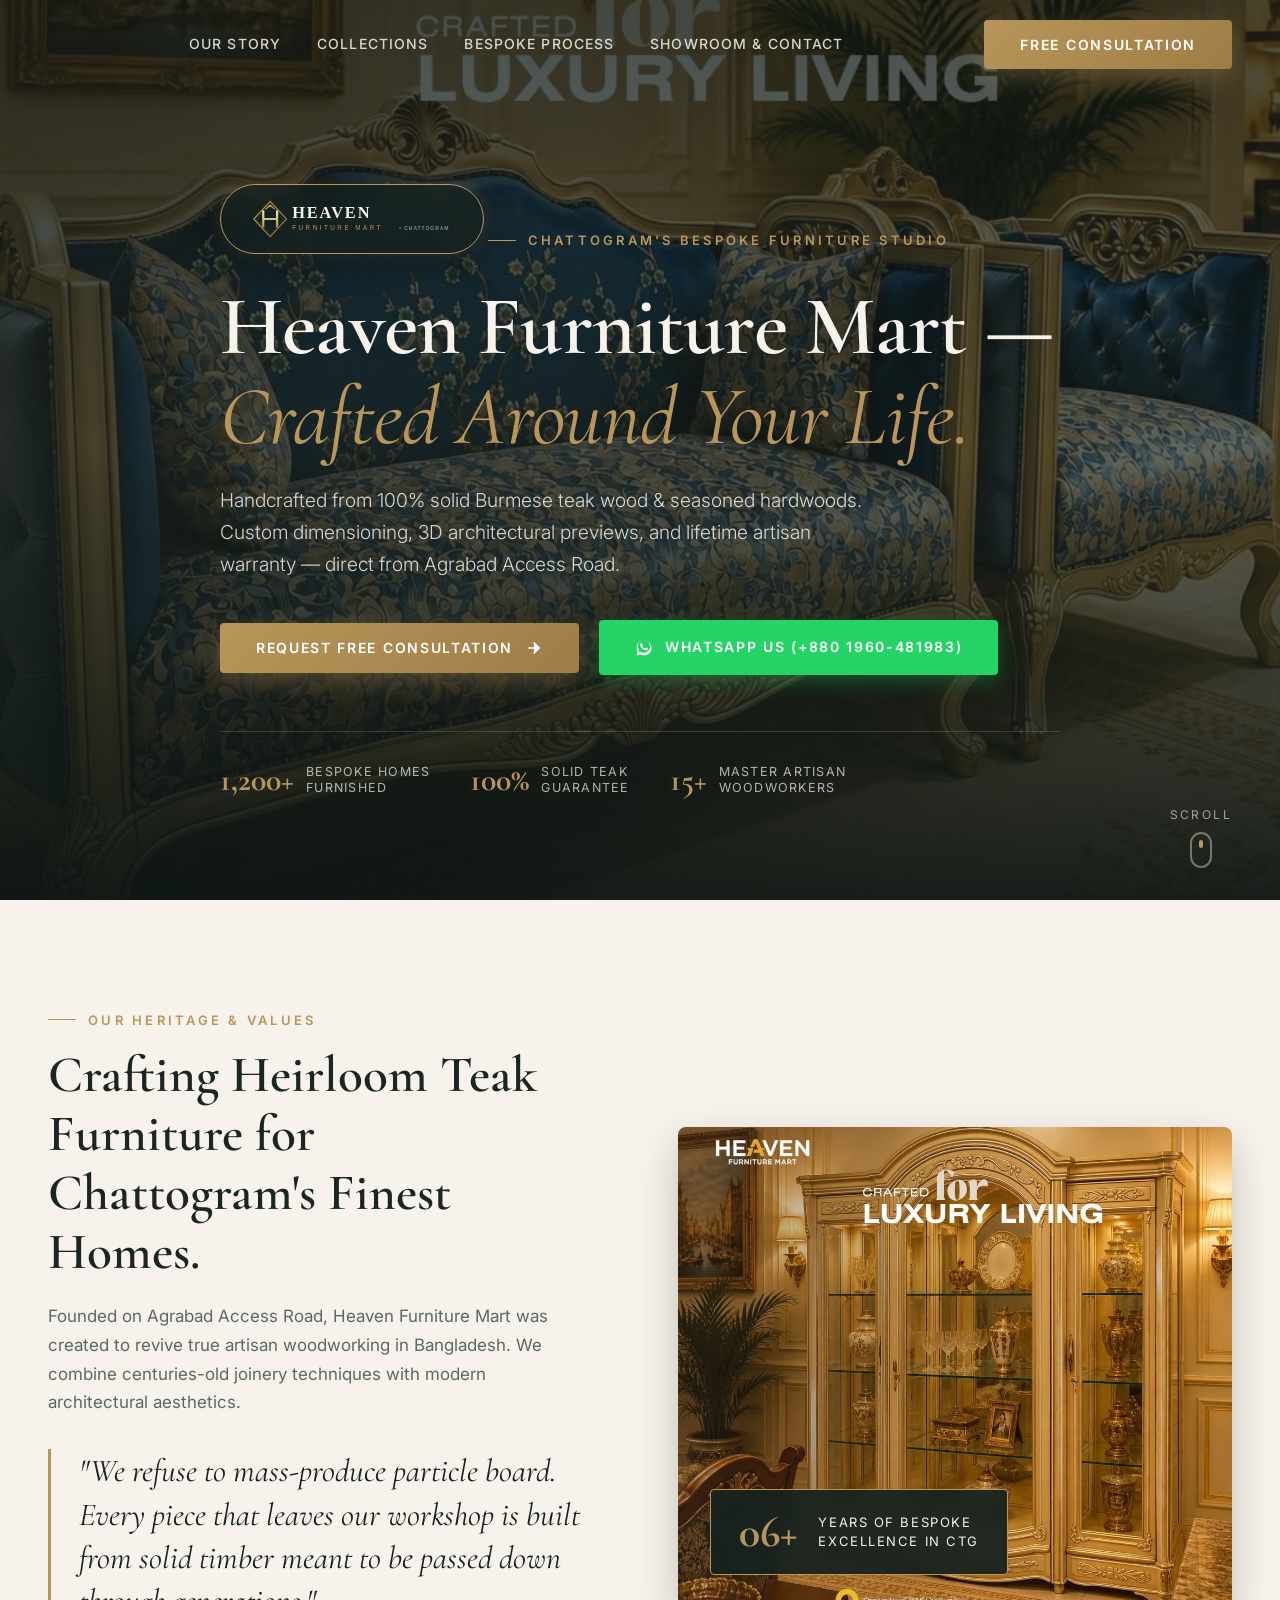
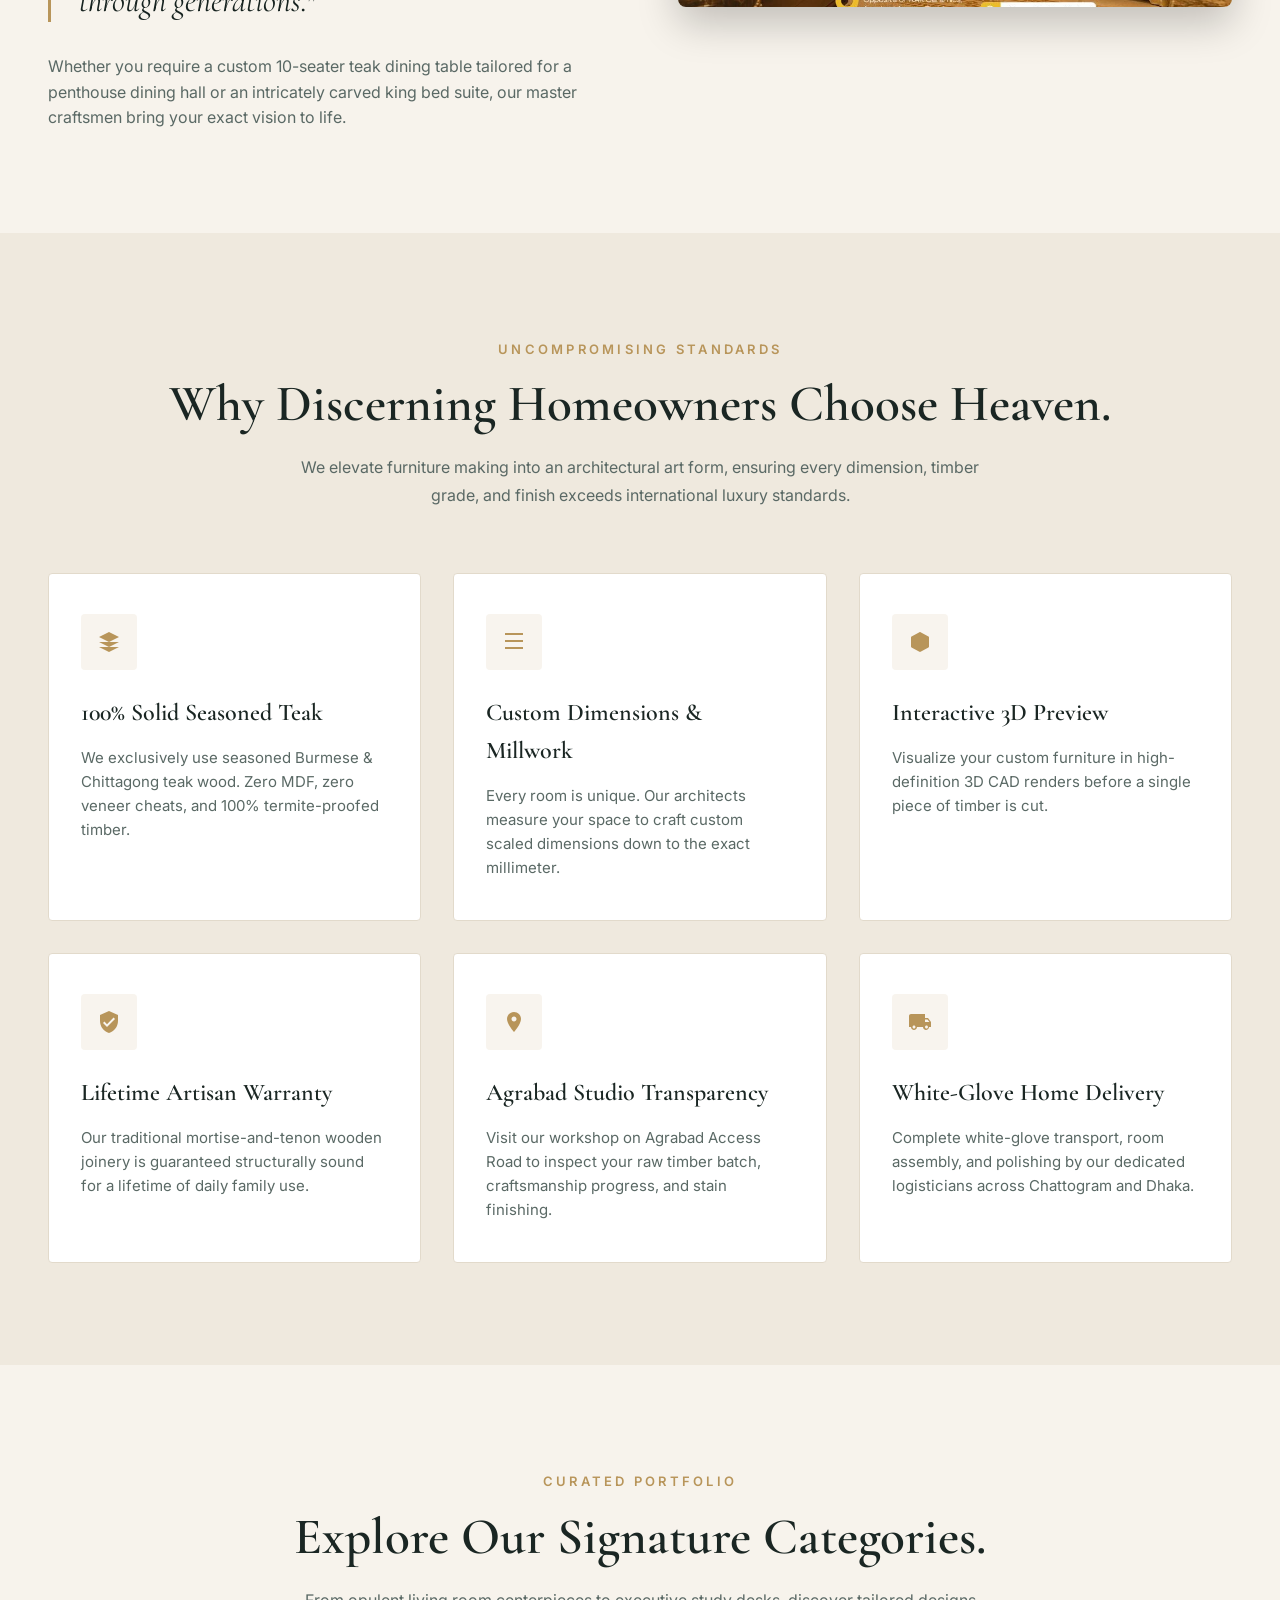
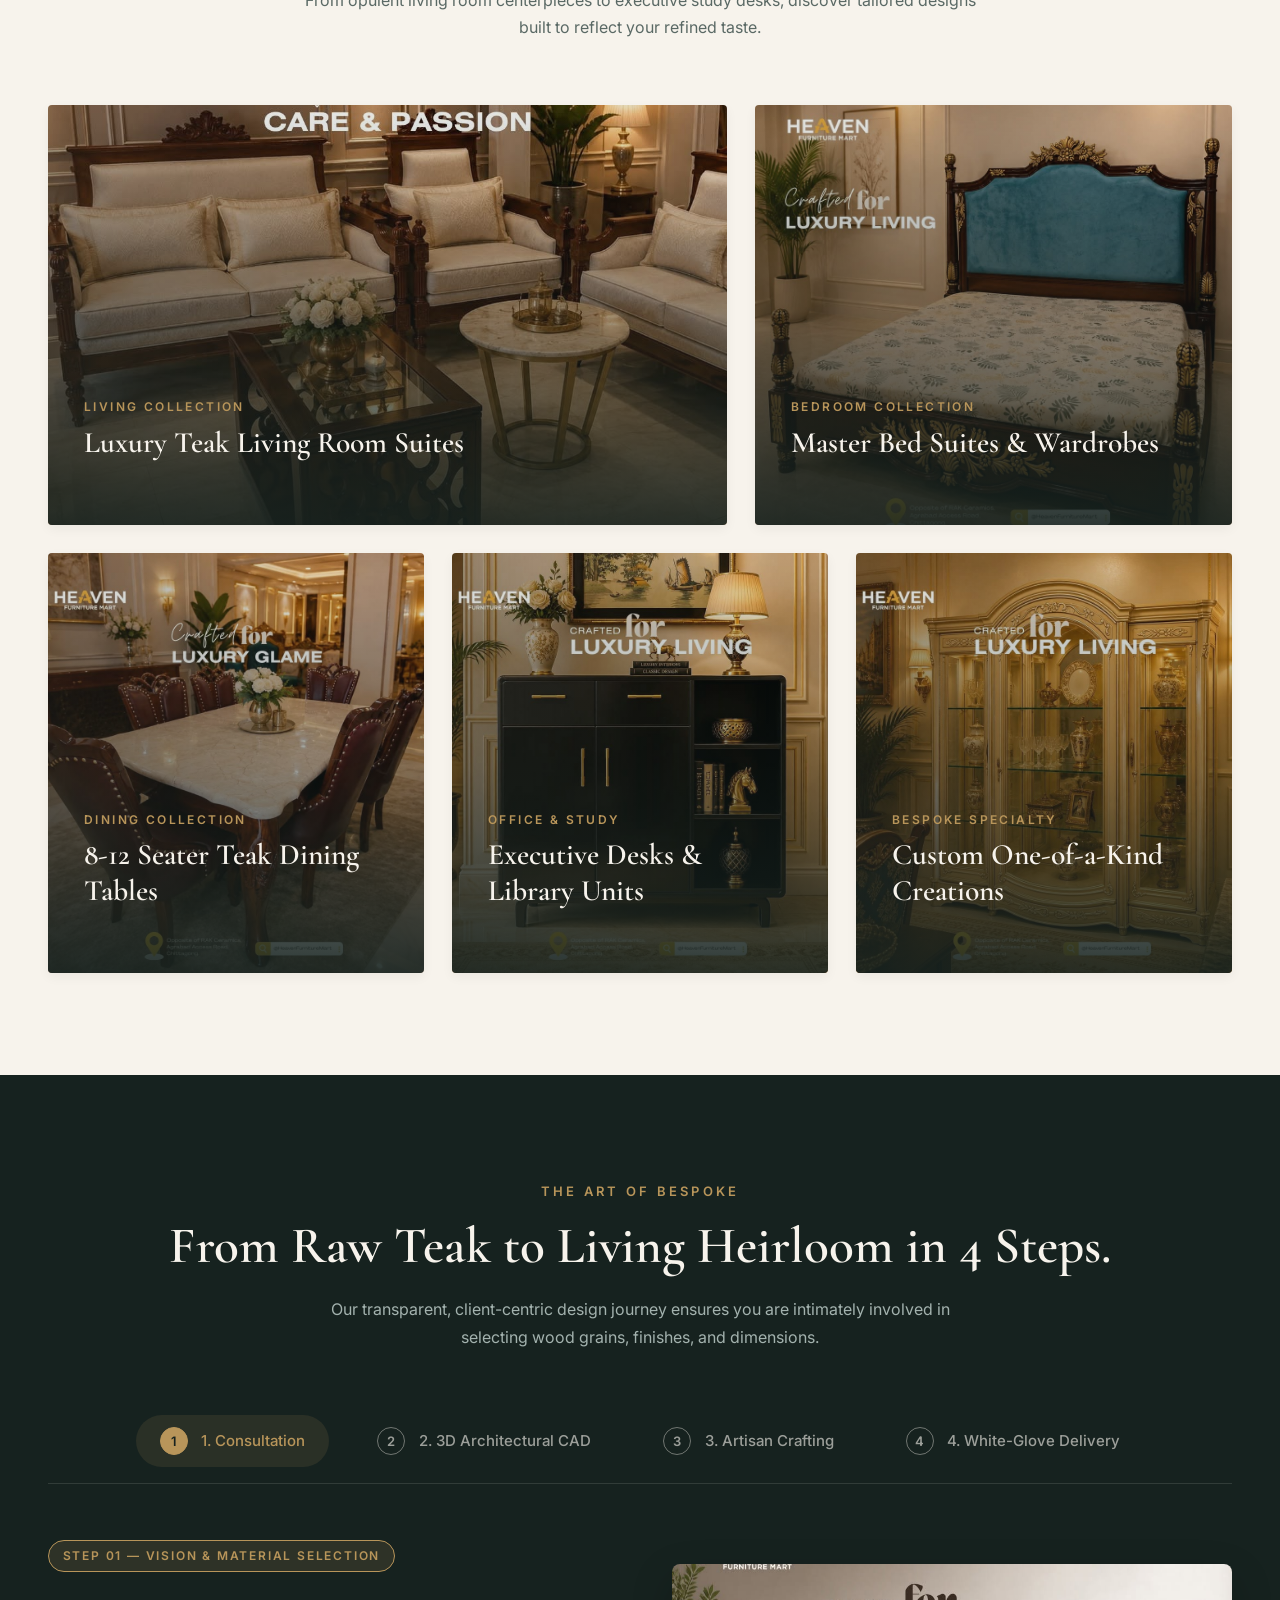
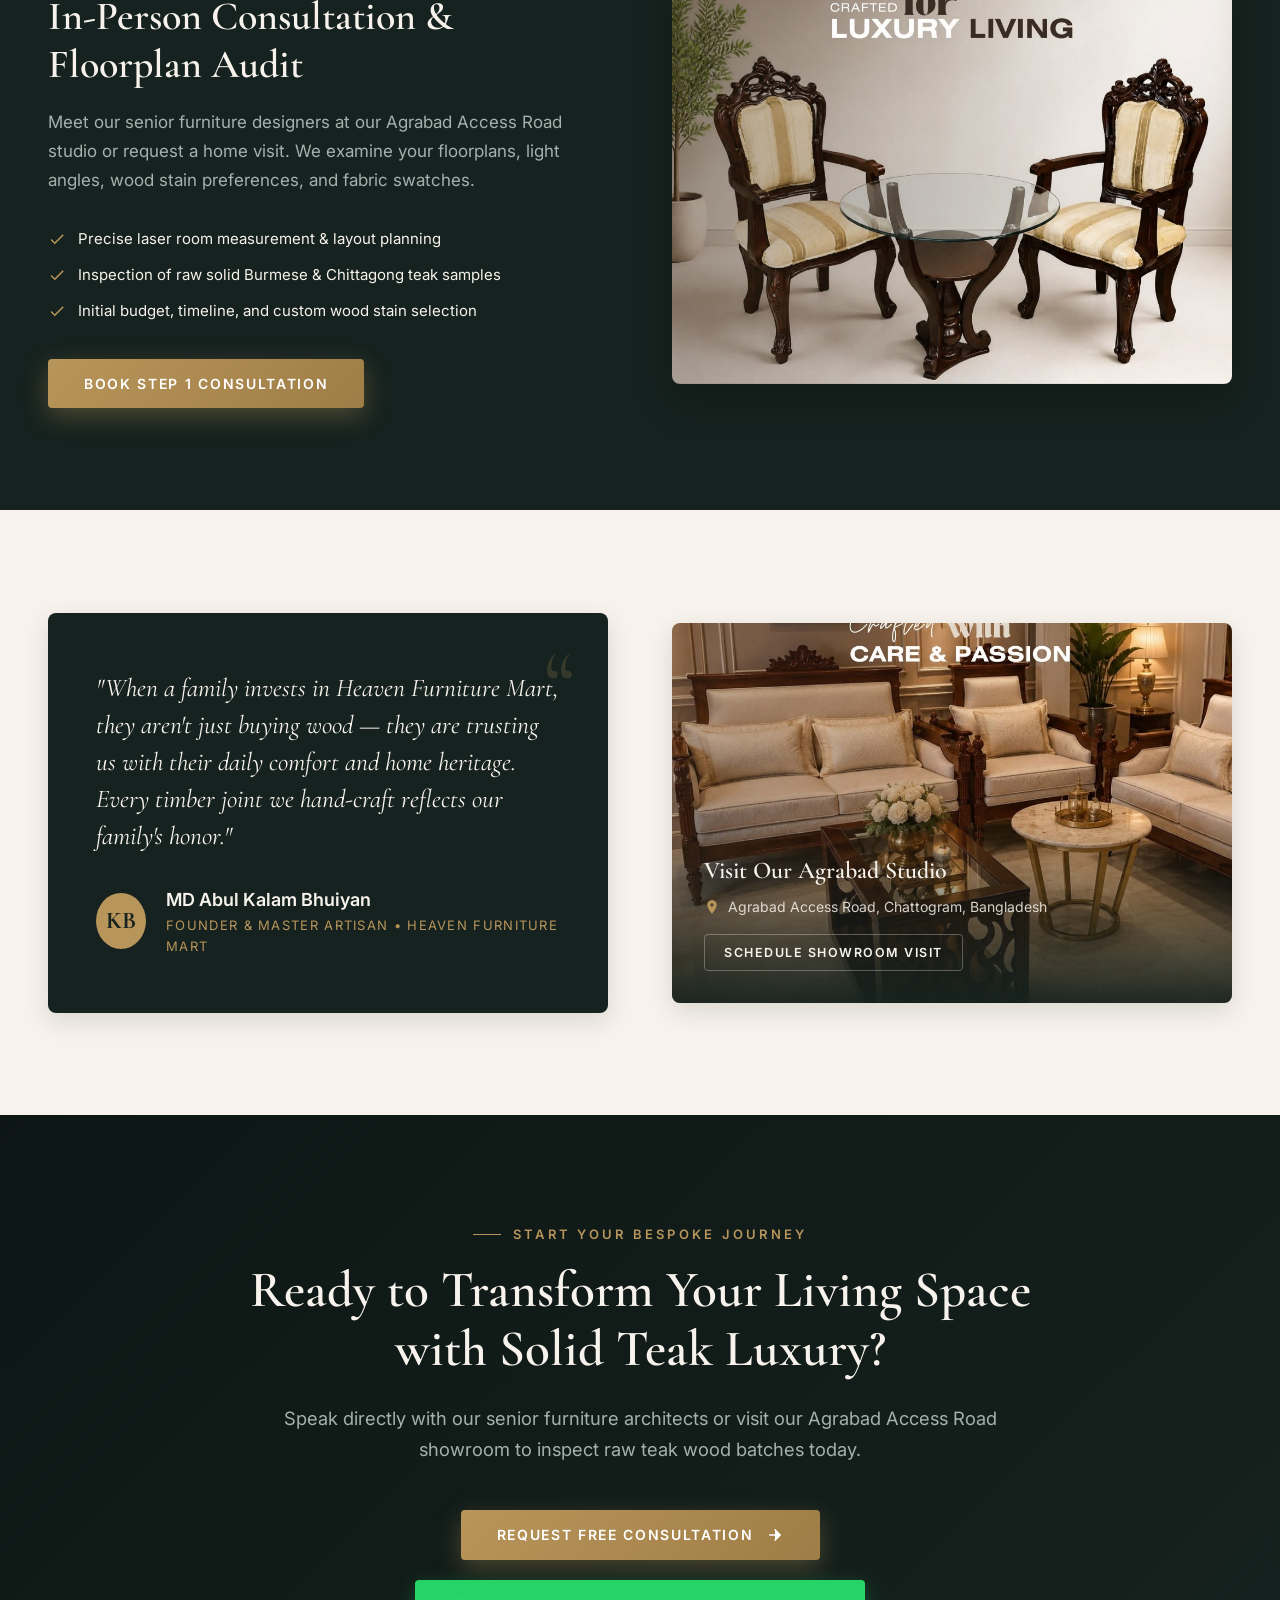
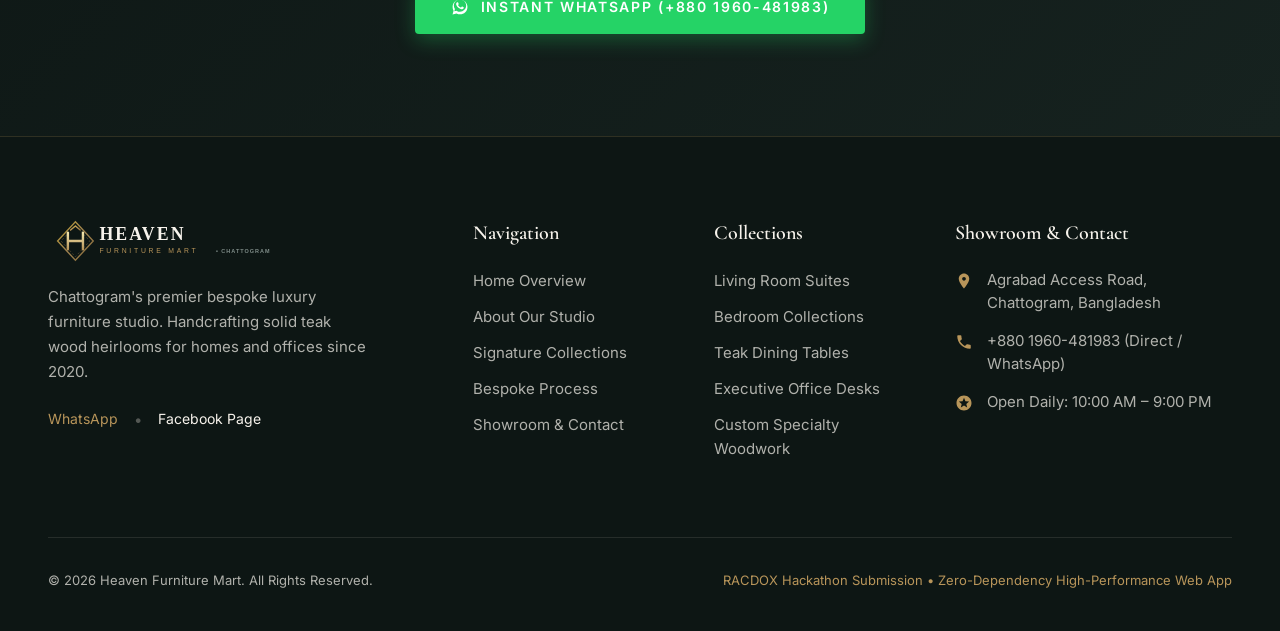
==== index.html @ f179ff38 "Initial commit: Heaven Furniture Mart luxury landing page" ====
<!DOCTYPE html>
<html lang="en">
<head>
  <meta charset="UTF-8">
  <meta name="viewport" content="width=device-width, initial-scale=1.0">
  <meta name="description" content="Heaven Furniture Mart - Chattogram's premier bespoke luxury furniture studio. Handcrafted Burmese solid teak wood furniture, custom 3D design, and lifetime warranty on Agrabad Access Road.">
  <meta name="keywords" content="Heaven Furniture Mart, Chattogram furniture, teak wood furniture, bespoke furniture Agrabad, luxury furniture Bangladesh">
  <meta name="author" content="Heaven Furniture Mart">
  
  <title>Heaven Furniture Mart | Bespoke Teak Luxury Studio Chattogram</title>

  <!-- Favicon -->
  <link rel="icon" href="data:image/svg+xml,<svg xmlns=%22http://www.w3.org/2000/svg%22 viewBox=%220 0 100 100%22><text y=%22.9em%22 font-size=%2290%22>🪑</text></svg>">

  <!-- Stylesheet -->
  <link rel="stylesheet" href="css/style.css">
</head>
<body>

  <!-- ==========================================================================
       Header & Sticky Navigation
       ========================================================================== -->
  <header class="header">
    <div class="container header-container">
      <!-- Logo -->
      <a href="#" class="header-logo" aria-label="Heaven Furniture Mart Home">
        <img src="assets/logo/heaven-furniture-mart-logo.svg" alt="Heaven Furniture Mart Logo">
      </a>

      <!-- Desktop Navigation Links -->
      <nav class="nav-desktop" aria-label="Main Navigation">
        <a href="#about" class="nav-link">Our Story</a>
        <a href="#collections" class="nav-link">Collections</a>
        <a href="#bespoke" class="nav-link">Bespoke Process</a>
        <a href="#contact" class="nav-link">Showroom & Contact</a>
      </nav>

      <!-- Header CTA Buttons -->
      <div class="nav-actions">
        <button class="btn btn-gold header-cta" data-modal-open>
          <span>Free Consultation</span>
        </button>

        <!-- Mobile Hamburger Toggle -->
        <div class="mobile-toggle" aria-label="Toggle Mobile Menu">
          <span></span>
          <span></span>
          <span></span>
        </div>
      </div>
    </div>
  </header>

  <!-- Mobile Menu Drawer Overlay -->
  <div class="mobile-drawer" aria-label="Mobile Drawer Navigation">
    <a href="#about" class="mobile-nav-link">Our Story</a>
    <a href="#collections" class="mobile-nav-link">Collections</a>
    <a href="#bespoke" class="mobile-nav-link">Bespoke Process</a>
    <a href="#contact" class="mobile-nav-link">Showroom & Contact</a>
    <button class="btn btn-gold" data-modal-open style="margin-top: 1rem;">
      Request Consultation
    </button>
  </div>

  <main>
    <!-- ==========================================================================
         Hero Section
         ========================================================================== -->
    <section class="hero" id="hero">
      <div class="hero-bg-wrapper">
        <img src="assets/images/hero/hero-bg.jpg" alt="Luxury bespoke teak living room interior by Heaven Furniture Mart" class="hero-bg-img">
        <div class="hero-overlay"></div>
      </div>

      <div class="container hero-content">
        <!-- Prominent Brand Logo Badge -->
        <div class="hero-brand-badge-box reveal">
          <img src="assets/logo/heaven-furniture-mart-logo.svg" alt="Heaven Furniture Mart Official Logo" class="hero-brand-logo">
        </div>

        <div class="eyebrow hero-eyebrow reveal">
          <span>CHATTOGRAM'S BESPOKE FURNITURE STUDIO</span>
        </div>

        <h1 class="hero-title reveal delay-1">
          Heaven Furniture Mart — <span>Crafted Around Your Life.</span>
        </h1>

        <p class="hero-subline reveal delay-2">
          Handcrafted from 100% solid Burmese teak wood &amp; seasoned hardwoods. Custom dimensioning, 3D architectural previews, and lifetime artisan warranty — direct from Agrabad Access Road.
        </p>

        <div class="hero-ctas reveal delay-3">
          <button class="btn btn-gold" data-modal-open>
            <span>Request Free Consultation</span>
            <svg class="btn-icon" viewBox="0 0 24 24"><path d="M5 12h14M12 5l7 7-7 7" stroke="currentColor" stroke-width="2" stroke-linecap="round" stroke-linejoin="round"/></svg>
          </button>
          
          <a href="https://wa.me/8801960481983" target="_blank" rel="noopener" class="btn btn-whatsapp">
            <svg class="btn-icon" viewBox="0 0 24 24" fill="currentColor"><path d="M12.04 2c-5.46 0-9.91 4.45-9.91 9.91 0 1.75.46 3.45 1.32 4.95L2.05 22l5.25-1.38c1.45.79 3.08 1.21 4.74 1.21 5.46 0 9.91-4.45 9.91-9.91 0-2.65-1.03-5.14-2.9-7.01A9.84 9.84 0 0 0 12.04 2zm0 16.34c-1.48 0-2.93-.4-4.2-1.15l-.3-.18-3.12.82.83-3.04-.2-.32a8.17 8.17 0 0 1-1.26-4.38c0-4.52 3.68-8.2 8.2-8.2 2.19 0 4.25.85 5.8 2.4 1.55 1.55 2.4 3.61 2.4 5.8 0 4.52-3.68 8.2-8.2 8.2zm4.49-6.14c-.25-.12-1.47-.72-1.7-.8-.23-.08-.39-.12-.56.12-.17.25-.66.8-.81.97-.15.17-.3.2-.55.07-.25-.12-1.05-.39-2.01-1.24-.74-.66-1.24-1.48-1.39-1.73-.15-.25-.02-.38.11-.5.11-.11.25-.29.37-.43.12-.14.17-.25.25-.42.08-.17.04-.31-.02-.43s-.56-1.35-.77-1.85c-.2-.48-.41-.42-.56-.43h-.48c-.17 0-.44.06-.67.31-.23.25-.88.86-.88 2.1 0 1.24.9 2.44 1.03 2.61.12.17 1.77 2.71 4.3 3.8.6.26 1.07.41 1.44.53.61.19 1.16.16 1.6.1.49-.07 1.47-.6 1.68-1.18.21-.58.21-1.07.15-1.18-.06-.11-.22-.18-.47-.3z"/></svg>
            <span>WhatsApp Us (+880 1960-481983)</span>
          </a>
        </div>

        <div class="hero-trust-bar reveal delay-4">
          <div class="trust-item">
            <div class="trust-number">1,200+</div>
            <div class="trust-label">Bespoke Homes<br>Furnished</div>
          </div>
          <div class="trust-item">
            <div class="trust-number">100%</div>
            <div class="trust-label">Solid Teak<br>Guarantee</div>
          </div>
          <div class="trust-item">
            <div class="trust-number">15+</div>
            <div class="trust-label">Master Artisan<br>Woodworkers</div>
          </div>
        </div>
      </div>

      <div class="hero-scroll-indicator">
        <span>Scroll</span>
        <div class="scroll-mouse">
          <div class="scroll-wheel"></div>
        </div>
      </div>
    </section>

    <!-- ==========================================================================
         Brand Story Section
         ========================================================================== -->
    <section class="brand-intro section-padding" id="about">
      <div class="container">
        <div class="brand-grid">
          <div class="brand-story-text reveal">
            <div class="eyebrow">OUR HERITAGE &amp; VALUES</div>
            <h2 class="section-title">Crafting Heirloom Teak Furniture for Chattogram's Finest Homes.</h2>
            <p style="color: var(--color-text-muted); font-size: 1.0625rem; line-height: 1.7;">
              Founded on Agrabad Access Road, Heaven Furniture Mart was created to revive true artisan woodworking in Bangladesh. We combine centuries-old joinery techniques with modern architectural aesthetics.
            </p>
            
            <blockquote class="brand-highlight-quote">
              "We refuse to mass-produce particle board. Every piece that leaves our workshop is built from solid timber meant to be passed down through generations."
            </blockquote>

            <p style="color: var(--color-text-muted); font-size: 1rem;">
              Whether you require a custom 10-seater teak dining table tailored for a penthouse dining hall or an intricately carved king bed suite, our master craftsmen bring your exact vision to life.
            </p>
          </div>

          <div class="brand-image-wrapper reveal delay-2">
            <img src="assets/images/collections/bespoke.jpg" alt="Artisan craftsman carving solid teak wood at Heaven Furniture Mart workshop">
            <div class="brand-experience-badge">
              <div class="badge-year">06+</div>
              <div class="badge-text">Years of Bespoke<br>Excellence in CTG</div>
            </div>
          </div>
        </div>
      </div>
    </section>

    <!-- ==========================================================================
         Why Choose Us Pillars
         ========================================================================== -->
    <section class="why-us section-padding">
      <div class="container">
        <div class="section-header-center reveal">
          <div class="eyebrow">UNCOMPROMISING STANDARDS</div>
          <h2 class="section-title">Why Discerning Homeowners Choose Heaven.</h2>
          <p class="section-lead" style="margin: 0 auto;">
            We elevate furniture making into an architectural art form, ensuring every dimension, timber grade, and finish exceeds international luxury standards.
          </p>
        </div>

        <div class="pillars-grid">
          <!-- Pillar 1 -->
          <div class="pillar-card reveal delay-1">
            <div class="pillar-icon-box">
              <svg width="24" height="24" viewBox="0 0 24 24" fill="currentColor"><path d="M12 2L2 7l10 5 10-5-10-5zM2 17l10 5 10-5M2 12l10 5 10-5"/></svg>
            </div>
            <h3 class="pillar-title">100% Solid Seasoned Teak</h3>
            <p class="pillar-desc">
              We exclusively use seasoned Burmese &amp; Chittagong teak wood. Zero MDF, zero veneer cheats, and 100% termite-proofed timber.
            </p>
          </div>

          <!-- Pillar 2 -->
          <div class="pillar-card reveal delay-2">
            <div class="pillar-icon-box">
              <svg width="24" height="24" viewBox="0 0 24 24" fill="currentColor"><path d="M3 17h18v2H3zm0-7h18v2H3zm0-7h18v2H3z"/></svg>
            </div>
            <h3 class="pillar-title">Custom Dimensions &amp; Millwork</h3>
            <p class="pillar-desc">
              Every room is unique. Our architects measure your space to craft custom scaled dimensions down to the exact millimeter.
            </p>
          </div>

          <!-- Pillar 3 -->
          <div class="pillar-card reveal delay-3">
            <div class="pillar-icon-box">
              <svg width="24" height="24" viewBox="0 0 24 24" fill="currentColor"><path d="M21 16.5C21 16.88 20.79 17.21 20.47 17.38L12.57 21.82C12.4 21.92 12.2 21.97 12 21.97C11.8 21.97 11.6 21.92 11.43 21.82L3.53 17.38C3.21 17.21 3 16.88 3 16.5V7.5C3 7.12 3.21 6.79 3.53 6.62L11.43 2.18C11.77 1.99 12.23 1.99 12.57 2.18L20.47 6.62C20.79 6.79 21 7.12 21 7.5V16.5Z"/></svg>
            </div>
            <h3 class="pillar-title">Interactive 3D Preview</h3>
            <p class="pillar-desc">
              Visualize your custom furniture in high-definition 3D CAD renders before a single piece of timber is cut.
            </p>
          </div>

          <!-- Pillar 4 -->
          <div class="pillar-card reveal delay-1">
            <div class="pillar-icon-box">
              <svg width="24" height="24" viewBox="0 0 24 24" fill="currentColor"><path d="M12 1L3 5v6c0 5.55 3.84 10.74 9 12 5.16-1.26 9-6.45 9-12V5l-9-4zm-2 16l-4-4 1.41-1.41L10 14.17l6.59-6.59L18 9l-8 8z"/></svg>
            </div>
            <h3 class="pillar-title">Lifetime Artisan Warranty</h3>
            <p class="pillar-desc">
              Our traditional mortise-and-tenon wooden joinery is guaranteed structurally sound for a lifetime of daily family use.
            </p>
          </div>

          <!-- Pillar 5 -->
          <div class="pillar-card reveal delay-2">
            <div class="pillar-icon-box">
              <svg width="24" height="24" viewBox="0 0 24 24" fill="currentColor"><path d="M12 2C8.13 2 5 5.13 5 9c0 5.25 7 13 7 13s7-7.75 7-13c0-3.87-3.13-7-7-7zm0 9.5c-1.38 0-2.5-1.12-2.5-2.5s1.12-2.5 2.5-2.5 2.5 1.12 2.5 2.5-1.12 2.5-2.5 2.5z"/></svg>
            </div>
            <h3 class="pillar-title">Agrabad Studio Transparency</h3>
            <p class="pillar-desc">
              Visit our workshop on Agrabad Access Road to inspect your raw timber batch, craftsmanship progress, and stain finishing.
            </p>
          </div>

          <!-- Pillar 6 -->
          <div class="pillar-card reveal delay-3">
            <div class="pillar-icon-box">
              <svg width="24" height="24" viewBox="0 0 24 24" fill="currentColor"><path d="M20 8h-3V4H3c-1.1 0-2 .9-2 2v11h2c0 1.66 1.34 3 3 3s3-1.34 3-3h6c0 1.66 1.34 3 3 3s3-1.34 3-3h2v-5l-3-4zM6 18.5c-.83 0-1.5-.67-1.5-1.5s.67-1.5 1.5-1.5 1.5.67 1.5 1.5-.67 1.5-1.5 1.5zm13.5-9l1.96 2.5H17V9.5h2.5zm-1 9c-.83 0-1.5-.67-1.5-1.5s.67-1.5 1.5-1.5 1.5.67 1.5 1.5-.67 1.5-1.5 1.5z"/></svg>
            </div>
            <h3 class="pillar-title">White-Glove Home Delivery</h3>
            <p class="pillar-desc">
              Complete white-glove transport, room assembly, and polishing by our dedicated logisticians across Chattogram and Dhaka.
            </p>
          </div>
        </div>
      </div>
    </section>

    <!-- ==========================================================================
         Collections Showcase
         ========================================================================== -->
    <section class="collections section-padding" id="collections">
      <div class="container">
        <div class="section-header-center reveal">
          <div class="eyebrow">CURATED PORTFOLIO</div>
          <h2 class="section-title">Explore Our Signature Categories.</h2>
          <p class="section-lead" style="margin: 0 auto;">
            From opulent living room centerpieces to executive study desks, discover tailored designs built to reflect your refined taste.
          </p>
        </div>

        <div class="collections-grid">
          <!-- Card 1: Living Room -->
          <div class="collection-card large reveal delay-1" data-modal-open>
            <img src="assets/images/collections/living.jpg" alt="Bespoke Teak Living Room Sofa Collection" class="collection-img">
            <div class="collection-overlay">
              <span class="collection-tag">LIVING COLLECTION</span>
              <h3 class="collection-name">Luxury Teak Living Room Suites</h3>
              <div class="collection-action">
                <span>Enquire Custom Dimensions</span> &rarr;
              </div>
            </div>
          </div>

          <!-- Card 2: Bedroom -->
          <div class="collection-card medium reveal delay-2" data-modal-open>
            <img src="assets/images/collections/bedroom.jpg" alt="Master Bedroom Solid Teak King Suite" class="collection-img">
            <div class="collection-overlay">
              <span class="collection-tag">BEDROOM COLLECTION</span>
              <h3 class="collection-name">Master Bed Suites &amp; Wardrobes</h3>
              <div class="collection-action">
                <span>Enquire Custom Dimensions</span> &rarr;
              </div>
            </div>
          </div>

          <!-- Card 3: Dining -->
          <div class="collection-card third reveal delay-1" data-modal-open>
            <img src="assets/images/collections/dining.jpg" alt="Executive Teak Dining Table Set" class="collection-img">
            <div class="collection-overlay">
              <span class="collection-tag">DINING COLLECTION</span>
              <h3 class="collection-name">8-12 Seater Teak Dining Tables</h3>
              <div class="collection-action">
                <span>Enquire Custom Dimensions</span> &rarr;
              </div>
            </div>
          </div>

          <!-- Card 4: Office -->
          <div class="collection-card third reveal delay-2" data-modal-open>
            <img src="assets/images/collections/office.jpg" alt="Executive Solid Wood Study Desk" class="collection-img">
            <div class="collection-overlay">
              <span class="collection-tag">OFFICE &amp; STUDY</span>
              <h3 class="collection-name">Executive Desks &amp; Library Units</h3>
              <div class="collection-action">
                <span>Enquire Custom Dimensions</span> &rarr;
              </div>
            </div>
          </div>

          <!-- Card 5: Bespoke Custom -->
          <div class="collection-card third reveal delay-3" data-modal-open>
            <img src="assets/images/collections/bespoke.jpg" alt="Custom Bespoke Artisan Furniture Piece" class="collection-img">
            <div class="collection-overlay">
              <span class="collection-tag">BESPOKE SPECIALTY</span>
              <h3 class="collection-name">Custom One-of-a-Kind Creations</h3>
              <div class="collection-action">
                <span>Start Custom Project</span> &rarr;
              </div>
            </div>
          </div>
        </div>
      </div>
    </section>

    <!-- ==========================================================================
         Interactive Bespoke Craftsmanship Section
         ========================================================================== -->
    <section class="bespoke-section section-padding" id="bespoke">
      <div class="container">
        <div class="section-header-center reveal">
          <div class="eyebrow">THE ART OF BESPOKE</div>
          <h2 class="section-title light">From Raw Teak to Living Heirloom in 4 Steps.</h2>
          <p class="section-lead light" style="margin: 0 auto;">
            Our transparent, client-centric design journey ensures you are intimately involved in selecting wood grains, finishes, and dimensions.
          </p>
        </div>

        <!-- Interactive Step Navigation Tabs -->
        <div class="bespoke-nav reveal">
          <button class="bespoke-tab active" data-step="1">
            <span class="bespoke-tab-num">1</span>
            <span>1. Consultation</span>
          </button>
          <button class="bespoke-tab" data-step="2">
            <span class="bespoke-tab-num">2</span>
            <span>2. 3D Architectural CAD</span>
          </button>
          <button class="bespoke-tab" data-step="3">
            <span class="bespoke-tab-num">3</span>
            <span>3. Artisan Crafting</span>
          </button>
          <button class="bespoke-tab" data-step="4">
            <span class="bespoke-tab-num">4</span>
            <span>4. White-Glove Delivery</span>
          </button>
        </div>

        <!-- Interactive Content Panels -->
        <div class="bespoke-display">
          <!-- Text Info Column -->
          <div>
            <!-- Step 1 Panel -->
            <div class="bespoke-info active" data-step="1">
              <span class="step-badge">STEP 01 — VISION &amp; MATERIAL SELECTION</span>
              <h3 class="step-title">In-Person Consultation &amp; Floorplan Audit</h3>
              <p class="step-body">
                Meet our senior furniture designers at our Agrabad Access Road studio or request a home visit. We examine your floorplans, light angles, wood stain preferences, and fabric swatches.
              </p>
              <ul class="step-bullets">
                <li><svg class="bullet-icon" viewBox="0 0 24 24"><path d="M9 16.17L4.83 12l-1.42 1.41L9 19 21 7l-1.41-1.41z"/></svg> Precise laser room measurement &amp; layout planning</li>
                <li><svg class="bullet-icon" viewBox="0 0 24 24"><path d="M9 16.17L4.83 12l-1.42 1.41L9 19 21 7l-1.41-1.41z"/></svg> Inspection of raw solid Burmese &amp; Chittagong teak samples</li>
                <li><svg class="bullet-icon" viewBox="0 0 24 24"><path d="M9 16.17L4.83 12l-1.42 1.41L9 19 21 7l-1.41-1.41z"/></svg> Initial budget, timeline, and custom wood stain selection</li>
              </ul>
              <button class="btn btn-gold" data-modal-open>Book Step 1 Consultation</button>
            </div>

            <!-- Step 2 Panel -->
            <div class="bespoke-info" data-step="2">
              <span class="step-badge">STEP 02 — ARCHITECTURAL PREVIEW</span>
              <h3 class="step-title">High-Definition 3D Renders &amp; Wood Selection</h3>
              <p class="step-body">
                Our CAD architects render photorealistic 3D models showing your proposed furniture inside your actual room dimensions. Make changes to armrest curves, drawer handles, or polish sheen before production begins.
              </p>
              <ul class="step-bullets">
                <li><svg class="bullet-icon" viewBox="0 0 24 24"><path d="M9 16.17L4.83 12l-1.42 1.41L9 19 21 7l-1.41-1.41z"/></svg> Millimeter-accurate 3D CAD visualization</li>
                <li><svg class="bullet-icon" viewBox="0 0 24 24"><path d="M9 16.17L4.83 12l-1.42 1.41L9 19 21 7l-1.41-1.41z"/></svg> Timber grain matching and seasoning verification</li>
                <li><svg class="bullet-icon" viewBox="0 0 24 24"><path d="M9 16.17L4.83 12l-1.42 1.41L9 19 21 7l-1.41-1.41z"/></svg> 100% fixed transparent pricing prior to crafting</li>
              </ul>
              <button class="btn btn-gold" data-modal-open>Request 3D Design Preview</button>
            </div>

            <!-- Step 3 Panel -->
            <div class="bespoke-info" data-step="3">
              <span class="step-badge">STEP 03 — ARTISAN WOODWORKING</span>
              <h3 class="step-title">Master Hand-Carving &amp; Hand-Lapped Finishes</h3>
              <p class="step-body">
                Our master woodworkers cut, shape, and hand-join your furniture using ancient mortise-and-tenon techniques. We invite you to visit our Agrabad Access Road studio during production to touch the raw timber.
              </p>
              <ul class="step-bullets">
                <li><svg class="bullet-icon" viewBox="0 0 24 24"><path d="M9 16.17L4.83 12l-1.42 1.41L9 19 21 7l-1.41-1.41z"/></svg> Traditional screwless wooden joinery for extreme longevity</li>
                <li><svg class="bullet-icon" viewBox="0 0 24 24"><path d="M9 16.17L4.83 12l-1.42 1.41L9 19 21 7l-1.41-1.41z"/></svg> Multi-coat organic lacquer finish (matte, satin, or gloss)</li>
                <li><svg class="bullet-icon" viewBox="0 0 24 24"><path d="M9 16.17L4.83 12l-1.42 1.41L9 19 21 7l-1.41-1.41z"/></svg> Open-door workshop inspection policy for clients</li>
              </ul>
              <button class="btn btn-gold" data-modal-open>Visit Agrabad Workshop</button>
            </div>

            <!-- Step 4 Panel -->
            <div class="bespoke-info" data-step="4">
              <span class="step-badge">STEP 04 — INSTALLATION &amp; WARRANTY</span>
              <h3 class="step-title">White-Glove Delivery &amp; Lifetime Certificate</h3>
              <p class="step-body">
                Our logistics team carefully transports, positions, and hand-polishes your furniture in your home. Receive your official Heaven Furniture Mart Lifetime Structural Warranty certificate.
              </p>
              <ul class="step-bullets">
                <li><svg class="bullet-icon" viewBox="0 0 24 24"><path d="M9 16.17L4.83 12l-1.42 1.41L9 19 21 7l-1.41-1.41z"/></svg> Protective padded white-glove home transport</li>
                <li><svg class="bullet-icon" viewBox="0 0 24 24"><path d="M9 16.17L4.83 12l-1.42 1.41L9 19 21 7l-1.41-1.41z"/></svg> Final in-home inspection &amp; surface buffing</li>
                <li><svg class="bullet-icon" viewBox="0 0 24 24"><path d="M9 16.17L4.83 12l-1.42 1.41L9 19 21 7l-1.41-1.41z"/></svg> Lifetime structural guarantee card issuance</li>
              </ul>
              <button class="btn btn-gold" data-modal-open>Get Your Bespoke Quote</button>
            </div>
          </div>

          <!-- Image Preview Column -->
          <div class="bespoke-image-container">
            <img src="assets/images/bespoke/step1.jpg" alt="Step 1 Design Consultation" class="bespoke-img active" data-step="1">
            <img src="assets/images/bespoke/step2.jpg" alt="Step 2 3D Architectural Render" class="bespoke-img" data-step="2">
            <img src="assets/images/bespoke/step3.jpg" alt="Step 3 Master Woodworking" class="bespoke-img" data-step="3">
            <img src="assets/images/bespoke/step4.jpg" alt="Step 4 White-Glove Installation" class="bespoke-img" data-step="4">
          </div>
        </div>
      </div>
    </section>

    <!-- ==========================================================================
         Social Proof & Showroom Showcase
         ========================================================================== -->
    <section class="social-proof section-padding">
      <div class="container">
        <div class="proof-grid">
          <!-- Founder Quote Card -->
          <div class="founder-card reveal">
            <div class="founder-quote-mark">&ldquo;</div>
            <p class="quote-text">
              "When a family invests in Heaven Furniture Mart, they aren't just buying wood — they are trusting us with their daily comfort and home heritage. Every timber joint we hand-craft reflects our family's honor."
            </p>
            <div class="founder-meta">
              <div class="founder-avatar">KB</div>
              <div>
                <div class="founder-name">MD Abul Kalam Bhuiyan</div>
                <div class="founder-role">Founder &amp; Master Artisan • Heaven Furniture Mart</div>
              </div>
            </div>
          </div>

          <!-- Showroom Location Callout -->
          <div class="showroom-preview reveal delay-2">
            <img src="assets/images/showroom/showroom.jpg" alt="Heaven Furniture Mart Showroom Agrabad Access Road Chattogram">
            <div class="showroom-badge">
              <div style="font-family: var(--font-serif); font-size: 1.5rem; font-weight: 600;">Visit Our Agrabad Studio</div>
              <div class="showroom-address">
                <svg width="16" height="16" viewBox="0 0 24 24" fill="var(--color-gold)"><path d="M12 2C8.13 2 5 5.13 5 9c0 5.25 7 13 7 13s7-7.75 7-13c0-3.87-3.13-7-7-7zm0 9.5c-1.38 0-2.5-1.12-2.5-2.5s1.12-2.5 2.5-2.5 2.5 1.12 2.5 2.5-1.12 2.5-2.5 2.5z"/></svg>
                <span>Agrabad Access Road, Chattogram, Bangladesh</span>
              </div>
              <div style="margin-top: 1rem;">
                <button class="btn btn-outline-light" data-modal-open style="padding: 0.6rem 1.2rem; font-size: 0.78125rem;">
                  Schedule Showroom Visit
                </button>
              </div>
            </div>
          </div>
        </div>
      </div>
    </section>

    <!-- ==========================================================================
         Final CTA Section
         ========================================================================== -->
    <section class="final-cta section-padding" id="contact">
      <div class="container">
        <div class="final-cta-box reveal">
          <div class="eyebrow" style="color: var(--color-gold);">START YOUR BESPOKE JOURNEY</div>
          <h2 class="section-title">Ready to Transform Your Living Space with Solid Teak Luxury?</h2>
          <p class="final-cta-lead">
            Speak directly with our senior furniture architects or visit our Agrabad Access Road showroom to inspect raw teak wood batches today.
          </p>

          <div class="cta-flex-buttons">
            <button class="btn btn-gold" data-modal-open>
              <span>Request Free Consultation</span>
              <svg class="btn-icon" viewBox="0 0 24 24"><path d="M5 12h14M12 5l7 7-7 7" stroke="currentColor" stroke-width="2" stroke-linecap="round" stroke-linejoin="round"/></svg>
            </button>

            <a href="https://wa.me/8801960481983" target="_blank" rel="noopener" class="btn btn-whatsapp">
              <svg class="btn-icon" viewBox="0 0 24 24" fill="currentColor"><path d="M12.04 2c-5.46 0-9.91 4.45-9.91 9.91 0 1.75.46 3.45 1.32 4.95L2.05 22l5.25-1.38c1.45.79 3.08 1.21 4.74 1.21 5.46 0 9.91-4.45 9.91-9.91 0-2.65-1.03-5.14-2.9-7.01A9.84 9.84 0 0 0 12.04 2zm0 16.34c-1.48 0-2.93-.4-4.2-1.15l-.3-.18-3.12.82.83-3.04-.2-.32a8.17 8.17 0 0 1-1.26-4.38c0-4.52 3.68-8.2 8.2-8.2 2.19 0 4.25.85 5.8 2.4 1.55 1.55 2.4 3.61 2.4 5.8 0 4.52-3.68 8.2-8.2 8.2zm4.49-6.14c-.25-.12-1.47-.72-1.7-.8-.23-.08-.39-.12-.56.12-.17.25-.66.8-.81.97-.15.17-.3.2-.55.07-.25-.12-1.05-.39-2.01-1.24-.74-.66-1.24-1.48-1.39-1.73-.15-.25-.02-.38.11-.5.11-.11.25-.29.37-.43.12-.14.17-.25.25-.42.08-.17.04-.31-.02-.43s-.56-1.35-.77-1.85c-.2-.48-.41-.42-.56-.43h-.48c-.17 0-.44.06-.67.31-.23.25-.88.86-.88 2.1 0 1.24.9 2.44 1.03 2.61.12.17 1.77 2.71 4.3 3.8.6.26 1.07.41 1.44.53.61.19 1.16.16 1.6.1.49-.07 1.47-.6 1.68-1.18.21-.58.21-1.07.15-1.18-.06-.11-.22-.18-.47-.3z"/></svg>
              <span>Instant WhatsApp (+880 1960-481983)</span>
            </a>
          </div>
        </div>
      </div>
    </section>
  </main>

  <!-- ==========================================================================
       Footer
       ========================================================================== -->
  <footer class="footer">
    <div class="container">
      <div class="footer-grid">
        <!-- Col 1: Brand Info -->
        <div>
          <img src="assets/logo/heaven-furniture-mart-logo.svg" alt="Heaven Furniture Mart" class="footer-brand-logo">
          <p class="footer-brand-desc">
            Chattogram's premier bespoke luxury furniture studio. Handcrafting solid teak wood heirlooms for homes and offices since 2020.
          </p>
          <div style="display: flex; gap: 1rem;">
            <a href="https://wa.me/8801960481983" target="_blank" rel="noopener" style="color: var(--color-gold); font-size: 0.875rem;">WhatsApp</a>
            <span style="color: rgba(247, 243, 236, 0.3);">•</span>
            <a href="#" style="color: var(--color-ivory); font-size: 0.875rem;">Facebook Page</a>
          </div>
        </div>

        <!-- Col 2: Navigation -->
        <div>
          <h4 class="footer-title">Navigation</h4>
          <ul class="footer-links">
            <li><a href="#hero">Home Overview</a></li>
            <li><a href="#about">About Our Studio</a></li>
            <li><a href="#collections">Signature Collections</a></li>
            <li><a href="#bespoke">Bespoke Process</a></li>
            <li><a href="#contact">Showroom &amp; Contact</a></li>
          </ul>
        </div>

        <!-- Col 3: Collections -->
        <div>
          <h4 class="footer-title">Collections</h4>
          <ul class="footer-links">
            <li><a href="#collections" data-modal-open>Living Room Suites</a></li>
            <li><a href="#collections" data-modal-open>Bedroom Collections</a></li>
            <li><a href="#collections" data-modal-open>Teak Dining Tables</a></li>
            <li><a href="#collections" data-modal-open>Executive Office Desks</a></li>
            <li><a href="#collections" data-modal-open>Custom Specialty Woodwork</a></li>
          </ul>
        </div>

        <!-- Col 4: Contact & Showroom -->
        <div>
          <h4 class="footer-title">Showroom &amp; Contact</h4>
          <div class="footer-contact-item">
            <svg class="footer-icon" viewBox="0 0 24 24"><path d="M12 2C8.13 2 5 5.13 5 9c0 5.25 7 13 7 13s7-7.75 7-13c0-3.87-3.13-7-7-7zm0 9.5c-1.38 0-2.5-1.12-2.5-2.5s1.12-2.5 2.5-2.5 2.5 1.12 2.5 2.5-1.12 2.5-2.5 2.5z"/></svg>
            <div>Agrabad Access Road, Chattogram, Bangladesh</div>
          </div>

          <div class="footer-contact-item">
            <svg class="footer-icon" viewBox="0 0 24 24"><path d="M6.62 10.79c1.44 2.83 3.76 5.14 6.59 6.59l2.2-2.2c.27-.27.67-.36 1.02-.24 1.12.37 2.33.57 3.57.57.55 0 1 .45 1 1V20c0 .55-.45 1-1 1-9.39 0-17-7.61-17-17 0-.55.45-1 1-1h3.5c.55 0 1 .45 1 1 0 1.25.2 2.45.57 3.57.11.35.03.74-.25 1.02l-2.2 2.2z"/></svg>
            <div>+880 1960-481983 (Direct / WhatsApp)</div>
          </div>

          <div class="footer-contact-item">
            <svg class="footer-icon" viewBox="0 0 24 24"><path d="M11.99 2C6.47 2 2 6.48 2 12s4.47 10 9.99 10C17.52 22 22 17.52 22 12S17.52 2 11.99 2zm4.24 16L12 15.45 7.77 18l1.12-4.81-3.73-3.23 4.92-.42L12 5l1.92 4.53 4.92.42-3.73 3.23L16.23 18z"/></svg>
            <div>Open Daily: 10:00 AM – 9:00 PM</div>
          </div>
        </div>
      </div>

      <div class="footer-bottom">
        <div>&copy; 2026 Heaven Furniture Mart. All Rights Reserved.</div>
        <div style="color: var(--color-gold);">RACDOX Hackathon Submission • Zero-Dependency High-Performance Web App</div>
      </div>
    </div>
  </footer>

  <!-- ==========================================================================
       Interactive Consultation Lead Modal
       ========================================================================== -->
  <div class="modal-overlay" id="consultationModal" aria-hidden="true" role="dialog">
    <div class="modal-card">
      <button class="modal-close" data-modal-close aria-label="Close modal">&times;</button>
      <h3 class="modal-title">Request a Free Consultation</h3>
      <p class="modal-subline">Fill in your details below to speak directly with our senior teak furniture designer.</p>

      <form id="leadConsultationForm">
        <div class="form-group">
          <label for="modalName" class="form-label">Full Name</label>
          <input type="text" id="modalName" class="form-input" placeholder="e.g. Tanvir Ahmed" required>
        </div>

        <div class="form-group">
          <label for="modalPhone" class="form-label">Phone / WhatsApp Number</label>
          <input type="tel" id="modalPhone" class="form-input" placeholder="+880 1712-345678" required>
        </div>

        <div class="form-group">
          <label for="modalRoom" class="form-label">Furniture Category</label>
          <select id="modalRoom" class="form-select">
            <option value="Living Room Suite">Living Room Suite</option>
            <option value="Master Bedroom Bed">Master Bedroom &amp; Bed</option>
            <option value="Dining Room Set">Teak Dining Table &amp; Chairs</option>
            <option value="Executive Office Desk">Executive Office Desk &amp; Library</option>
            <option value="Bespoke Specialty Custom">Custom Specialty Woodwork</option>
          </select>
        </div>

        <div class="form-group">
          <label for="modalNotes" class="form-label">Custom Requirements / Dimensions (Optional)</label>
          <textarea id="modalNotes" class="form-textarea" rows="3" placeholder="Tell us about your room size, preferred timber finish, or specific design ideas..."></textarea>
        </div>

        <button type="submit" class="btn btn-gold" style="width: 100%; margin-top: 1rem;">
          <span>Submit &amp; Connect via WhatsApp</span>
          <svg class="btn-icon" viewBox="0 0 24 24"><path d="M5 12h14M12 5l7 7-7 7" stroke="currentColor" stroke-width="2" stroke-linecap="round" stroke-linejoin="round"/></svg>
        </button>
      </form>
    </div>
  </div>

  <!-- ==========================================================================
       Sticky Mobile Action Bar
       ========================================================================== -->
  <div class="mobile-sticky-bar" aria-label="Mobile Sticky Action Bar">
    <div class="mobile-bar-inner">
      <div style="line-height: 1.2;">
        <div style="font-size: 0.75rem; color: var(--color-gold); font-weight: 600; letter-spacing: 0.05em; text-transform: uppercase;">Agrabad Studio</div>
        <div style="font-size: 0.875rem; color: var(--color-ivory); font-weight: 600;">Heaven Furniture</div>
      </div>

      <div style="display: flex; gap: 0.5rem;">
        <button class="btn btn-gold" data-modal-open style="padding: 0.6rem 1rem; font-size: 0.75rem;">
          Book Free Call
        </button>
        <a href="https://wa.me/8801960481983" target="_blank" rel="noopener" class="btn btn-whatsapp" style="padding: 0.6rem 0.8rem;">
          <svg class="btn-icon" viewBox="0 0 24 24" fill="currentColor" style="margin: 0;"><path d="M12.04 2c-5.46 0-9.91 4.45-9.91 9.91 0 1.75.46 3.45 1.32 4.95L2.05 22l5.25-1.38c1.45.79 3.08 1.21 4.74 1.21 5.46 0 9.91-4.45 9.91-9.91 0-2.65-1.03-5.14-2.9-7.01A9.84 9.84 0 0 0 12.04 2zm0 16.34c-1.48 0-2.93-.4-4.2-1.15l-.3-.18-3.12.82.83-3.04-.2-.32a8.17 8.17 0 0 1-1.26-4.38c0-4.52 3.68-8.2 8.2-8.2 2.19 0 4.25.85 5.8 2.4 1.55 1.55 2.4 3.61 2.4 5.8 0 4.52-3.68 8.2-8.2 8.2zm4.49-6.14c-.25-.12-1.47-.72-1.7-.8-.23-.08-.39-.12-.56.12-.17.25-.66.8-.81.97-.15.17-.3.2-.55.07-.25-.12-1.05-.39-2.01-1.24-.74-.66-1.24-1.48-1.39-1.73-.15-.25-.02-.38.11-.5.11-.11.25-.29.37-.43.12-.14.17-.25.25-.42.08-.17.04-.31-.02-.43s-.56-1.35-.77-1.85c-.2-.48-.41-.42-.56-.43h-.48c-.17 0-.44.06-.67.31-.23.25-.88.86-.88 2.1 0 1.24.9 2.44 1.03 2.61.12.17 1.77 2.71 4.3 3.8.6.26 1.07.41 1.44.53.61.19 1.16.16 1.6.1.49-.07 1.47-.6 1.68-1.18.21-.58.21-1.07.15-1.18-.06-.11-.22-.18-.47-.3z"/></svg>
        </a>
      </div>
    </div>
  </div>

  <!-- Main JavaScript Engine -->
  <script src="js/script.js"></script>
</body>
</html>
---- css/style.css ----
/* ==========================================================================
   Heaven Furniture Mart - Ultra Luxury Landing Page Design System
   Stack: Pure Vanilla HTML5 / CSS3 / ES6+
   Theme: Luxury Charcoal-Teal (#16221F), Gold (#B8955A), Warm Ivory (#F7F3EC)
   ========================================================================== */

/* --------------------------------------------------------------------------
   1. Design Tokens & Root Variables
   -------------------------------------------------------------------------- */
@import url('https://fonts.googleapis.com/css2?family=Cormorant+Garamond:ital,wght@0,400;0,500;0,600;0,700;1,400;1,600&family=Inter:wght@300;400;500;600;700&display=swap');

:root {
  /* Color Palette */
  --color-charcoal-teal: #16221F;
  --color-charcoal-dark: #0D1614;
  --color-charcoal-card: #1E2D29;
  
  --color-gold: #B8955A;
  --color-gold-light: #D4AF37;
  --color-gold-hover: #9E7D46;
  --color-gold-glow: rgba(184, 149, 90, 0.25);
  
  --color-ivory: #F7F3EC;
  --color-ivory-card: #FFFFFF;
  --color-ivory-muted: #EDE7DA;
  --color-ivory-border: #E2DACB;
  
  --color-wood-dark: #3B2A20;
  --color-wood-tan: #C9A278;
  
  --color-text-dark: #1A2623;
  --color-text-muted: #5A6965;
  --color-text-light: #F7F3EC;
  --color-text-light-muted: #A3B2AE;
  
  --color-whatsapp: #25D366;
  --color-whatsapp-hover: #1EBE5A;

  /* Typography */
  --font-serif: 'Cormorant Garamond', 'Georgia', serif;
  --font-sans: 'Inter', -apple-system, BlinkMacSystemFont, 'Segoe UI', Roboto, sans-serif;

  /* Elevation & Shadows */
  --shadow-sm: 0 4px 12px rgba(0, 0, 0, 0.05);
  --shadow-md: 0 8px 24px rgba(0, 0, 0, 0.12);
  --shadow-lg: 0 16px 40px rgba(0, 0, 0, 0.22);
  --shadow-gold: 0 8px 25px rgba(184, 149, 90, 0.35);

  /* Transitions */
  --ease-out-cubic: cubic-bezier(0.215, 0.61, 0.355, 1);
  --transition-fast: 0.2s var(--ease-out-cubic);
  --transition-normal: 0.35s var(--ease-out-cubic);
  --transition-slow: 0.6s var(--ease-out-cubic);

  /* Geometry & Spacing */
  --radius-sm: 4px;
  --radius-md: 8px;
  --radius-lg: 16px;
  --radius-full: 9999px;
  --container-max: 1280px;
}

/* --------------------------------------------------------------------------
   2. Reset & Universal Styles
   -------------------------------------------------------------------------- */
*, *::before, *::after {
  box-sizing: border-box;
  margin: 0;
  padding: 0;
}

html {
  scroll-behavior: smooth;
  font-size: 16px;
  -webkit-text-size-adjust: 100%;
}

body {
  font-family: var(--font-sans);
  background-color: var(--color-ivory);
  color: var(--color-text-dark);
  line-height: 1.6;
  overflow-x: hidden;
  -webkit-font-smoothing: antialiased;
}

img, svg {
  display: block;
  max-width: 100%;
  height: auto;
}

a {
  color: inherit;
  text-decoration: none;
}

button {
  cursor: pointer;
  border: none;
  background: none;
  font-family: inherit;
}

/* Scrollbar Styling */
::-webkit-scrollbar {
  width: 10px;
}
::-webkit-scrollbar-track {
  background: var(--color-charcoal-dark);
}
::-webkit-scrollbar-thumb {
  background: var(--color-gold);
  border-radius: var(--radius-sm);
}
::-webkit-scrollbar-thumb:hover {
  background: var(--color-gold-light);
}

/* --------------------------------------------------------------------------
   3. Layout Components & Grid Systems
   -------------------------------------------------------------------------- */
.container {
  width: 100%;
  max-width: var(--container-max);
  margin-left: auto;
  margin-right: auto;
  padding-left: clamp(1.25rem, 4vw, 3rem);
  padding-right: clamp(1.25rem, 4vw, 3rem);
}

.section-padding {
  padding-top: clamp(4.5rem, 8vw, 7.5rem);
  padding-bottom: clamp(4.5rem, 8vw, 7.5rem);
}

/* Eyebrow / Section Subtitles */
.eyebrow {
  display: inline-flex;
  align-items: center;
  gap: 0.75rem;
  font-family: var(--font-sans);
  font-size: 0.8125rem;
  font-weight: 600;
  letter-spacing: 0.25em;
  text-transform: uppercase;
  color: var(--color-gold);
  margin-bottom: 1rem;
}

.eyebrow::before {
  content: '';
  display: inline-block;
  width: 28px;
  height: 1px;
  background-color: var(--color-gold);
}

.section-title {
  font-family: var(--font-serif);
  font-size: clamp(2.25rem, 4vw, 3.5rem);
  font-weight: 600;
  line-height: 1.15;
  color: var(--color-text-dark);
  margin-bottom: 1.25rem;
}

.section-title.light {
  color: var(--color-text-light);
}

.section-lead {
  font-size: clamp(1rem, 1.2vw, 1.15rem);
  color: var(--color-text-muted);
  max-width: 680px;
  line-height: 1.7;
}

.section-lead.light {
  color: var(--color-text-light-muted);
}

/* Section Header Alignment Helpers */
.section-header-center {
  text-align: center;
  margin-bottom: clamp(3rem, 5vw, 4.5rem);
}

.section-header-center .eyebrow::before {
  display: none;
}

/* --------------------------------------------------------------------------
   4. Buttons & CTAs Design System
   -------------------------------------------------------------------------- */
.btn {
  display: inline-flex;
  align-items: center;
  justify-content: center;
  gap: 0.75rem;
  padding: 1rem 2.25rem;
  font-size: 0.875rem;
  font-weight: 600;
  letter-spacing: 0.12em;
  text-transform: uppercase;
  border-radius: var(--radius-sm);
  transition: all var(--transition-normal);
  position: relative;
  overflow: hidden;
  white-space: nowrap;
}

.btn-gold {
  background: linear-gradient(135deg, var(--color-gold) 0%, #9E7D46 100%);
  color: #FFFFFF;
  box-shadow: var(--shadow-gold);
}

.btn-gold:hover {
  background: linear-gradient(135deg, var(--color-gold-light) 0%, var(--color-gold) 100%);
  transform: translateY(-2px);
  box-shadow: 0 12px 30px rgba(184, 149, 90, 0.45);
}

.btn-gold::after {
  content: '';
  position: absolute;
  top: 0; left: -100%;
  width: 50%;
  height: 100%;
  background: linear-gradient(90deg, transparent, rgba(255, 255, 255, 0.3), transparent);
  transition: 0.6s;
}

.btn-gold:hover::after {
  left: 120%;
}

.btn-outline-gold {
  background: transparent;
  color: var(--color-gold);
  border: 1px solid var(--color-gold);
}

.btn-outline-gold:hover {
  background: var(--color-gold);
  color: #FFFFFF;
  transform: translateY(-2px);
}

.btn-outline-light {
  background: transparent;
  color: var(--color-text-light);
  border: 1px solid rgba(247, 243, 236, 0.3);
}

.btn-outline-light:hover {
  border-color: var(--color-gold);
  color: var(--color-gold);
  background: rgba(184, 149, 90, 0.08);
}

.btn-whatsapp {
  background-color: var(--color-whatsapp);
  color: #FFFFFF;
  font-weight: 600;
  box-shadow: 0 6px 20px rgba(37, 211, 102, 0.3);
}

.btn-whatsapp:hover {
  background-color: var(--color-whatsapp-hover);
  transform: translateY(-2px);
  box-shadow: 0 10px 25px rgba(37, 211, 102, 0.4);
}

.btn-icon {
  width: 18px;
  height: 18px;
  fill: currentColor;
}

/* --------------------------------------------------------------------------
   5. Header & Navigation (Sticky & Glassmorphism)
   -------------------------------------------------------------------------- */
.header {
  position: fixed;
  top: 0;
  left: 0;
  width: 100%;
  z-index: 1000;
  padding: 1.25rem 0;
  transition: all var(--transition-normal);
}

.header.scrolled {
  background: rgba(22, 34, 31, 0.94);
  backdrop-filter: blur(12px);
  -webkit-backdrop-filter: blur(12px);
  padding: 0.85rem 0;
  border-bottom: 1px solid rgba(184, 149, 90, 0.2);
  box-shadow: 0 8px 32px rgba(0, 0, 0, 0.3);
}

.header-container {
  display: flex;
  align-items: center;
  justify-content: space-between;
}

.header-logo {
  height: 48px;
  width: auto;
  display: flex;
  align-items: center;
}

.header-logo svg {
  height: 100%;
  width: auto;
}

.nav-desktop {
  display: flex;
  align-items: center;
  gap: 2.25rem;
}

.nav-link {
  font-size: 0.875rem;
  font-weight: 500;
  letter-spacing: 0.08em;
  text-transform: uppercase;
  color: rgba(247, 243, 236, 0.85);
  transition: color var(--transition-fast);
  position: relative;
  padding: 0.35rem 0;
}

.nav-link::after {
  content: '';
  position: absolute;
  bottom: 0;
  left: 0;
  width: 0%;
  height: 2px;
  background-color: var(--color-gold);
  transition: width var(--transition-normal);
}

.nav-link:hover {
  color: var(--color-gold);
}

.nav-link:hover::after {
  width: 100%;
}

.nav-actions {
  display: flex;
  align-items: center;
  gap: 1.25rem;
}

/* Mobile Hamburger Menu Toggle */
.mobile-toggle {
  display: none;
  flex-direction: column;
  justify-content: space-between;
  width: 30px;
  height: 20px;
  cursor: pointer;
  z-index: 1002;
}

.mobile-toggle span {
  display: block;
  width: 100%;
  height: 2px;
  background-color: var(--color-ivory);
  transition: all var(--transition-fast);
}

.mobile-toggle.active span:nth-child(1) {
  transform: translateY(9px) rotate(45deg);
}

.mobile-toggle.active span:nth-child(2) {
  opacity: 0;
}

.mobile-toggle.active span:nth-child(3) {
  transform: translateY(-9px) rotate(-45deg);
}

/* Mobile Drawer Overlay */
.mobile-drawer {
  position: fixed;
  top: 0;
  left: 0;
  width: 100%;
  height: 100vh;
  background-color: var(--color-charcoal-teal);
  z-index: 1001;
  display: flex;
  flex-direction: column;
  justify-content: center;
  align-items: center;
  gap: 2rem;
  opacity: 0;
  visibility: hidden;
  transition: all var(--transition-normal);
  padding: 2rem;
}

.mobile-drawer.active {
  opacity: 1;
  visibility: visible;
}

.mobile-nav-link {
  font-family: var(--font-serif);
  font-size: 2rem;
  color: var(--color-ivory);
  text-align: center;
  transition: color var(--transition-fast);
}

.mobile-nav-link:hover {
  color: var(--color-gold);
}

/* --------------------------------------------------------------------------
   6. Hero Section
   -------------------------------------------------------------------------- */
.hero {
  position: relative;
  min-height: 100vh;
  display: flex;
  align-items: center;
  background: var(--color-charcoal-dark);
  color: var(--color-text-light);
  overflow: hidden;
  padding-top: 5rem;
}

.hero-bg-wrapper {
  position: absolute;
  top: 0;
  left: 0;
  width: 100%;
  height: 100%;
  z-index: 1;
}

.hero-bg-img {
  width: 100%;
  height: 100%;
  object-fit: cover;
  object-position: center;
  transform: scale(1.05);
  animation: heroZoom 20s infinite alternate ease-in-out;
}

@keyframes heroZoom {
  0% { transform: scale(1); }
  100% { transform: scale(1.08); }
}

.hero-overlay {
  position: absolute;
  top: 0;
  left: 0;
  width: 100%;
  height: 100%;
  background: linear-gradient(
    180deg,
    rgba(13, 22, 20, 0.75) 0%,
    rgba(22, 34, 31, 0.65) 50%,
    rgba(13, 22, 20, 0.95) 100%
  );
  z-index: 2;
}

.hero-content {
  position: relative;
  z-index: 3;
  max-width: 840px;
  padding: 3rem 0;
}

.hero-brand-badge-box {
  display: inline-flex;
  align-items: center;
  gap: 1rem;
  background: rgba(22, 34, 31, 0.75);
  backdrop-filter: blur(12px);
  -webkit-backdrop-filter: blur(12px);
  border: 1px solid var(--color-gold);
  padding: 0.75rem 1.5rem;
  border-radius: var(--radius-full);
  margin-bottom: 1.75rem;
  box-shadow: 0 8px 32px rgba(0, 0, 0, 0.4), 0 0 20px rgba(184, 149, 90, 0.25);
}

.hero-brand-logo {
  height: 44px;
  width: auto;
}

.hero-eyebrow {
  color: var(--color-gold);
  margin-bottom: 1.25rem;
  display: inline-flex;
  align-items: center;
  gap: 0.75rem;
}

.hero-title {
  font-family: var(--font-serif);
  font-size: clamp(3rem, 6.5vw, 5.25rem);
  font-weight: 600;
  line-height: 1.08;
  letter-spacing: -0.01em;
  margin-bottom: 1.5rem;
  color: var(--color-ivory);
}

.hero-title span {
  font-style: italic;
  font-weight: 400;
  color: var(--color-gold);
}

.hero-subline {
  font-size: clamp(1.05rem, 1.5vw, 1.3rem);
  line-height: 1.65;
  color: rgba(247, 243, 236, 0.85);
  margin-bottom: 2.5rem;
  max-width: 660px;
  font-weight: 300;
}

.hero-ctas {
  display: flex;
  align-items: center;
  gap: 1.25rem;
  flex-wrap: wrap;
}

.hero-trust-bar {
  margin-top: 3.5rem;
  padding-top: 2rem;
  border-top: 1px solid rgba(247, 243, 236, 0.15);
  display: flex;
  align-items: center;
  gap: 2.5rem;
  flex-wrap: wrap;
}

.trust-item {
  display: flex;
  align-items: center;
  gap: 0.75rem;
}

.trust-number {
  font-family: var(--font-serif);
  font-size: 2rem;
  font-weight: 700;
  color: var(--color-gold);
  line-height: 1;
}

.trust-label {
  font-size: 0.78125rem;
  text-transform: uppercase;
  letter-spacing: 0.1em;
  color: rgba(247, 243, 236, 0.7);
  line-height: 1.3;
}

/* Ambient Scroll Indicator */
.hero-scroll-indicator {
  position: absolute;
  bottom: 2rem;
  right: clamp(1.25rem, 4vw, 3rem);
  z-index: 3;
  display: flex;
  flex-direction: column;
  align-items: center;
  gap: 0.5rem;
  color: rgba(247, 243, 236, 0.6);
  font-size: 0.75rem;
  letter-spacing: 0.2em;
  text-transform: uppercase;
}

.scroll-mouse {
  width: 22px;
  height: 36px;
  border: 2px solid rgba(247, 243, 236, 0.4);
  border-radius: 12px;
  position: relative;
}

.scroll-wheel {
  width: 4px;
  height: 8px;
  background-color: var(--color-gold);
  border-radius: 2px;
  position: absolute;
  top: 6px;
  left: 50%;
  transform: translateX(-50%);
  animation: scrollWheel 1.8s infinite;
}

@keyframes scrollWheel {
  0% { opacity: 1; top: 6px; }
  100% { opacity: 0; top: 20px; }
}

/* --------------------------------------------------------------------------
   7. Brand Story & Intro Section
   -------------------------------------------------------------------------- */
.brand-intro {
  background-color: var(--color-ivory);
  position: relative;
}

.brand-grid {
  display: grid;
  grid-template-columns: 1fr 1fr;
  gap: clamp(2.5rem, 6vw, 5rem);
  align-items: center;
}

.brand-story-text {
  padding-right: 1rem;
}

.brand-highlight-quote {
  font-family: var(--font-serif);
  font-size: clamp(1.5rem, 2.5vw, 2.25rem);
  font-style: italic;
  line-height: 1.35;
  color: var(--color-charcoal-teal);
  border-left: 3px solid var(--color-gold);
  padding-left: 1.75rem;
  margin: 2rem 0;
}

.brand-image-wrapper {
  position: relative;
  border-radius: var(--radius-md);
  overflow: hidden;
  box-shadow: var(--shadow-lg);
}

.brand-image-wrapper img {
  width: 100%;
  height: 480px;
  object-fit: cover;
  transition: transform var(--transition-slow);
}

.brand-image-wrapper:hover img {
  transform: scale(1.04);
}

.brand-experience-badge {
  position: absolute;
  bottom: 2rem;
  left: 2rem;
  background: rgba(22, 34, 31, 0.92);
  backdrop-filter: blur(8px);
  border: 1px solid var(--color-gold);
  padding: 1.25rem 1.75rem;
  border-radius: var(--radius-sm);
  color: var(--color-ivory);
  display: flex;
  align-items: center;
  gap: 1.25rem;
}

.badge-year {
  font-family: var(--font-serif);
  font-size: 2.75rem;
  font-weight: 700;
  color: var(--color-gold);
  line-height: 1;
}

.badge-text {
  font-size: 0.8125rem;
  text-transform: uppercase;
  letter-spacing: 0.12em;
  line-height: 1.4;
}

/* --------------------------------------------------------------------------
   8. Why Choose Us (Pillars Grid)
   -------------------------------------------------------------------------- */
.why-us {
  background-color: #EFE9DE;
  position: relative;
}

.pillars-grid {
  display: grid;
  grid-template-columns: repeat(3, 1fr);
  gap: 2rem;
}

.pillar-card {
  background: var(--color-ivory-card);
  padding: 2.5rem 2rem;
  border-radius: var(--radius-sm);
  border: 1px solid var(--color-ivory-border);
  transition: all var(--transition-normal);
  position: relative;
  display: flex;
  flex-direction: column;
}

.pillar-card::before {
  content: '';
  position: absolute;
  top: 0;
  left: 0;
  width: 100%;
  height: 3px;
  background: var(--color-gold);
  opacity: 0;
  transition: opacity var(--transition-normal);
}

.pillar-card:hover {
  transform: translateY(-6px);
  box-shadow: var(--shadow-md);
  border-color: transparent;
}

.pillar-card:hover::before {
  opacity: 1;
}

.pillar-icon-box {
  width: 56px;
  height: 56px;
  background-color: rgba(184, 149, 90, 0.1);
  border-radius: var(--radius-sm);
  display: flex;
  align-items: center;
  justify-content: center;
  color: var(--color-gold);
  margin-bottom: 1.5rem;
  transition: background-color var(--transition-fast);
}

.pillar-card:hover .pillar-icon-box {
  background-color: var(--color-gold);
  color: #FFFFFF;
}

.pillar-title {
  font-family: var(--font-serif);
  font-size: 1.5rem;
  font-weight: 600;
  margin-bottom: 0.85rem;
  color: var(--color-text-dark);
}

.pillar-desc {
  font-size: 0.9375rem;
  color: var(--color-text-muted);
  line-height: 1.6;
}

/* --------------------------------------------------------------------------
   9. Collections Showcase Section
   -------------------------------------------------------------------------- */
.collections {
  background-color: var(--color-ivory);
}

.collections-grid {
  display: grid;
  grid-template-columns: repeat(12, 1fr);
  gap: 1.75rem;
}

.collection-card {
  position: relative;
  border-radius: var(--radius-sm);
  overflow: hidden;
  height: 420px;
  box-shadow: var(--shadow-sm);
  cursor: pointer;
}

.collection-card.large {
  grid-column: span 7;
}

.collection-card.medium {
  grid-column: span 5;
}

.collection-card.third {
  grid-column: span 4;
}

.collection-img {
  width: 100%;
  height: 100%;
  object-fit: cover;
  transition: transform var(--transition-slow);
}

.collection-card:hover .collection-img {
  transform: scale(1.06);
}

.collection-overlay {
  position: absolute;
  top: 0;
  left: 0;
  width: 100%;
  height: 100%;
  background: linear-gradient(
    180deg,
    rgba(22, 34, 31, 0.1) 0%,
    rgba(22, 34, 31, 0.4) 50%,
    rgba(22, 34, 31, 0.9) 100%
  );
  display: flex;
  flex-direction: column;
  justify-content: flex-end;
  padding: 2.25rem;
  color: var(--color-text-light);
  transition: background var(--transition-normal);
}

.collection-tag {
  font-size: 0.75rem;
  font-weight: 600;
  letter-spacing: 0.2em;
  text-transform: uppercase;
  color: var(--color-gold);
  margin-bottom: 0.5rem;
}

.collection-name {
  font-family: var(--font-serif);
  font-size: 1.85rem;
  font-weight: 600;
  line-height: 1.2;
  margin-bottom: 0.5rem;
}

.collection-action {
  display: inline-flex;
  align-items: center;
  gap: 0.5rem;
  font-size: 0.8125rem;
  font-weight: 600;
  letter-spacing: 0.1em;
  text-transform: uppercase;
  color: var(--color-ivory);
  opacity: 0;
  transform: translateY(10px);
  transition: all var(--transition-normal);
}

.collection-card:hover .collection-action {
  opacity: 1;
  transform: translateY(0);
  color: var(--color-gold);
}

/* --------------------------------------------------------------------------
   10. Bespoke Craftsmanship Section (Interactive 4-Step Timeline)
   -------------------------------------------------------------------------- */
.bespoke-section {
  background-color: var(--color-charcoal-teal);
  color: var(--color-text-light);
  position: relative;
}

.bespoke-nav {
  display: flex;
  justify-content: center;
  gap: 1.5rem;
  margin-bottom: 3.5rem;
  border-bottom: 1px solid rgba(247, 243, 236, 0.12);
  padding-bottom: 1rem;
  flex-wrap: wrap;
}

.bespoke-tab {
  display: flex;
  align-items: center;
  gap: 0.85rem;
  padding: 0.75rem 1.5rem;
  font-family: var(--font-sans);
  font-size: 0.9375rem;
  font-weight: 500;
  color: rgba(247, 243, 236, 0.6);
  border-radius: var(--radius-full);
  transition: all var(--transition-normal);
}

.bespoke-tab-num {
  width: 28px;
  height: 28px;
  border-radius: 50%;
  border: 1px solid rgba(247, 243, 236, 0.4);
  display: flex;
  align-items: center;
  justify-content: center;
  font-size: 0.8125rem;
  font-weight: 600;
  transition: all var(--transition-fast);
}

.bespoke-tab.active {
  color: var(--color-gold);
  background-color: rgba(184, 149, 90, 0.12);
}

.bespoke-tab.active .bespoke-tab-num {
  background-color: var(--color-gold);
  border-color: var(--color-gold);
  color: var(--color-charcoal-teal);
}

/* Interactive Content Panel */
.bespoke-display {
  display: grid;
  grid-template-columns: 1fr 1fr;
  gap: 4rem;
  align-items: center;
  min-height: 440px;
}

.bespoke-info {
  display: none;
  animation: fadeIn 0.5s ease forwards;
}

.bespoke-info.active {
  display: block;
}

@keyframes fadeIn {
  from { opacity: 0; transform: translateY(12px); }
  to { opacity: 1; transform: translateY(0); }
}

.step-badge {
  display: inline-block;
  padding: 0.35rem 0.85rem;
  background-color: rgba(184, 149, 90, 0.15);
  border: 1px solid var(--color-gold);
  border-radius: var(--radius-full);
  font-size: 0.75rem;
  font-weight: 600;
  letter-spacing: 0.15em;
  text-transform: uppercase;
  color: var(--color-gold);
  margin-bottom: 1.25rem;
}

.step-title {
  font-family: var(--font-serif);
  font-size: 2.5rem;
  font-weight: 600;
  line-height: 1.2;
  margin-bottom: 1.25rem;
  color: var(--color-ivory);
}

.step-body {
  font-size: 1.0625rem;
  color: var(--color-text-light-muted);
  line-height: 1.7;
  margin-bottom: 2rem;
}

.step-bullets {
  list-style: none;
  margin-bottom: 2.25rem;
}

.step-bullets li {
  display: flex;
  align-items: center;
  gap: 0.75rem;
  font-size: 0.9375rem;
  color: var(--color-ivory);
  margin-bottom: 0.75rem;
}

.bullet-icon {
  width: 18px;
  height: 18px;
  fill: var(--color-gold);
  flex-shrink: 0;
}

.bespoke-image-container {
  position: relative;
  border-radius: var(--radius-md);
  overflow: hidden;
  box-shadow: var(--shadow-lg);
  height: 420px;
}

.bespoke-img {
  width: 100%;
  height: 100%;
  object-fit: cover;
  display: none;
  animation: fadeIn 0.5s ease forwards;
}

.bespoke-img.active {
  display: block;
}

/* --------------------------------------------------------------------------
   11. Social Proof, Founder Quote & Showroom Section
   -------------------------------------------------------------------------- */
.social-proof {
  background-color: var(--color-ivory);
}

.proof-grid {
  display: grid;
  grid-template-columns: 1fr 1fr;
  gap: 4rem;
  align-items: center;
}

.founder-card {
  background-color: var(--color-charcoal-teal);
  color: var(--color-text-light);
  padding: 3.5rem clamp(2rem, 4vw, 3rem);
  border-radius: var(--radius-md);
  position: relative;
  box-shadow: var(--shadow-md);
}

.founder-quote-mark {
  font-family: var(--font-serif);
  font-size: 6rem;
  color: var(--color-gold);
  line-height: 1;
  position: absolute;
  top: 1.5rem;
  right: 2rem;
  opacity: 0.2;
}

.quote-text {
  font-family: var(--font-serif);
  font-size: clamp(1.25rem, 2vw, 1.65rem);
  font-style: italic;
  line-height: 1.45;
  margin-bottom: 2rem;
  color: var(--color-ivory);
  position: relative;
  z-index: 2;
}

.founder-meta {
  display: flex;
  align-items: center;
  gap: 1.25rem;
}

.founder-avatar {
  width: 56px;
  height: 56px;
  border-radius: 50%;
  background-color: var(--color-gold);
  display: flex;
  align-items: center;
  justify-content: center;
  font-family: var(--font-serif);
  font-size: 1.5rem;
  font-weight: 700;
  color: var(--color-charcoal-teal);
}

.founder-name {
  font-size: 1.125rem;
  font-weight: 600;
  color: var(--color-ivory);
}

.founder-role {
  font-size: 0.8125rem;
  color: var(--color-gold);
  text-transform: uppercase;
  letter-spacing: 0.1em;
}

.showroom-preview {
  position: relative;
  border-radius: var(--radius-md);
  overflow: hidden;
  box-shadow: var(--shadow-md);
}

.showroom-preview img {
  width: 100%;
  height: 380px;
  object-fit: cover;
}

.showroom-badge {
  position: absolute;
  bottom: 0;
  left: 0;
  width: 100%;
  background: linear-gradient(180deg, transparent 0%, rgba(22, 34, 31, 0.95) 100%);
  padding: 2rem;
  color: var(--color-ivory);
}

.showroom-address {
  font-size: 0.875rem;
  color: rgba(247, 243, 236, 0.85);
  display: flex;
  align-items: center;
  gap: 0.5rem;
  margin-top: 0.35rem;
}

/* --------------------------------------------------------------------------
   12. Final High-Impact CTA Banner
   -------------------------------------------------------------------------- */
.final-cta {
  background: linear-gradient(135deg, var(--color-charcoal-dark) 0%, var(--color-charcoal-teal) 100%);
  color: var(--color-text-light);
  text-align: center;
  position: relative;
  overflow: hidden;
}

.final-cta-box {
  max-width: 800px;
  margin: 0 auto;
  position: relative;
  z-index: 2;
}

.final-cta .section-title {
  color: var(--color-ivory);
  margin-bottom: 1.5rem;
}

.final-cta-lead {
  font-size: 1.15rem;
  color: var(--color-text-light-muted);
  margin-bottom: 2.75rem;
  line-height: 1.7;
}

.cta-flex-buttons {
  display: flex;
  justify-content: center;
  align-items: center;
  gap: 1.25rem;
  flex-wrap: wrap;
}

/* --------------------------------------------------------------------------
   13. Footer
   -------------------------------------------------------------------------- */
.footer {
  background-color: var(--color-charcoal-dark);
  color: rgba(247, 243, 236, 0.7);
  padding-top: 5rem;
  padding-bottom: 2.5rem;
  border-top: 1px solid rgba(184, 149, 90, 0.2);
  font-size: 0.9375rem;
}

.footer-grid {
  display: grid;
  grid-template-columns: 2fr 1fr 1fr 1.5fr;
  gap: 3.5rem;
  margin-bottom: 4rem;
}

.footer-brand-logo {
  height: 48px;
  margin-bottom: 1.25rem;
}

.footer-brand-desc {
  line-height: 1.65;
  margin-bottom: 1.5rem;
  max-width: 320px;
}

.footer-title {
  font-family: var(--font-serif);
  font-size: 1.25rem;
  font-weight: 600;
  color: var(--color-ivory);
  margin-bottom: 1.25rem;
  position: relative;
}

.footer-links {
  list-style: none;
}

.footer-links li {
  margin-bottom: 0.75rem;
}

.footer-links a {
  transition: color var(--transition-fast);
}

.footer-links a:hover {
  color: var(--color-gold);
}

.footer-contact-item {
  display: flex;
  align-items: flex-start;
  gap: 0.85rem;
  margin-bottom: 1rem;
  line-height: 1.5;
}

.footer-icon {
  width: 18px;
  height: 18px;
  fill: var(--color-gold);
  margin-top: 3px;
  flex-shrink: 0;
}

.footer-bottom {
  padding-top: 2rem;
  border-top: 1px solid rgba(247, 243, 236, 0.1);
  display: flex;
  justify-content: space-between;
  align-items: center;
  flex-wrap: wrap;
  gap: 1rem;
  font-size: 0.8125rem;
}

/* --------------------------------------------------------------------------
   14. Interactive Lead Consultation Modal
   -------------------------------------------------------------------------- */
.modal-overlay {
  position: fixed;
  top: 0;
  left: 0;
  width: 100%;
  height: 100%;
  background: rgba(13, 22, 20, 0.85);
  backdrop-filter: blur(8px);
  z-index: 2000;
  display: flex;
  align-items: center;
  justify-content: center;
  padding: 1.5rem;
  opacity: 0;
  visibility: hidden;
  transition: all var(--transition-normal);
}

.modal-overlay.active {
  opacity: 1;
  visibility: visible;
}

.modal-card {
  background: var(--color-charcoal-teal);
  border: 1px solid var(--color-gold);
  border-radius: var(--radius-md);
  width: 100%;
  max-width: 580px;
  padding: 2.75rem;
  color: var(--color-ivory);
  position: relative;
  transform: translateY(20px) scale(0.96);
  transition: all var(--transition-normal);
  box-shadow: var(--shadow-lg);
}

.modal-overlay.active .modal-card {
  transform: translateY(0) scale(1);
}

.modal-close {
  position: absolute;
  top: 1.25rem;
  right: 1.25rem;
  width: 36px;
  height: 36px;
  border-radius: 50%;
  background: rgba(247, 243, 236, 0.1);
  color: var(--color-ivory);
  display: flex;
  align-items: center;
  justify-content: center;
  font-size: 1.25rem;
  transition: background var(--transition-fast);
}

.modal-close:hover {
  background: var(--color-gold);
}

.modal-title {
  font-family: var(--font-serif);
  font-size: 2rem;
  font-weight: 600;
  color: var(--color-ivory);
  margin-bottom: 0.5rem;
}

.modal-subline {
  font-size: 0.9375rem;
  color: var(--color-text-light-muted);
  margin-bottom: 2rem;
}

.form-group {
  margin-bottom: 1.25rem;
}

.form-label {
  display: block;
  font-size: 0.8125rem;
  font-weight: 600;
  letter-spacing: 0.08em;
  text-transform: uppercase;
  color: var(--color-gold);
  margin-bottom: 0.5rem;
}

.form-input, .form-select, .form-textarea {
  width: 100%;
  padding: 0.85rem 1.15rem;
  background: rgba(247, 243, 236, 0.06);
  border: 1px solid rgba(247, 243, 236, 0.2);
  border-radius: var(--radius-sm);
  color: var(--color-ivory);
  font-family: var(--font-sans);
  font-size: 0.9375rem;
  transition: border-color var(--transition-fast);
}

.form-input:focus, .form-select:focus, .form-textarea:focus {
  outline: none;
  border-color: var(--color-gold);
  background: rgba(247, 243, 236, 0.1);
}

.form-select option {
  background: var(--color-charcoal-teal);
  color: var(--color-ivory);
}

/* --------------------------------------------------------------------------
   15. Sticky Mobile Action Bar
   -------------------------------------------------------------------------- */
.mobile-sticky-bar {
  display: none;
  position: fixed;
  bottom: 0;
  left: 0;
  width: 100%;
  background: rgba(22, 34, 31, 0.96);
  backdrop-filter: blur(10px);
  padding: 0.85rem 1.25rem;
  border-top: 1px solid rgba(184, 149, 90, 0.3);
  z-index: 999;
  transform: translateY(0);
  transition: transform var(--transition-normal);
  box-shadow: 0 -8px 24px rgba(0, 0, 0, 0.3);
}

.mobile-sticky-bar.hide {
  transform: translateY(100%);
}

.mobile-bar-inner {
  display: flex;
  align-items: center;
  justify-content: space-between;
  gap: 0.85rem;
}

/* --------------------------------------------------------------------------
   16. Scroll Reveal Animations (IntersectionObserver Class)
   -------------------------------------------------------------------------- */
.reveal {
  opacity: 0;
  transform: translateY(24px);
  transition: opacity 0.7s var(--ease-out-cubic), transform 0.7s var(--ease-out-cubic);
}

.reveal.revealed {
  opacity: 1;
  transform: translateY(0);
}

/* Stagger delay helpers */
.delay-1 { transition-delay: 0.1s; }
.delay-2 { transition-delay: 0.2s; }
.delay-3 { transition-delay: 0.3s; }
.delay-4 { transition-delay: 0.4s; }

/* --------------------------------------------------------------------------
   17. Responsive Media Queries
   -------------------------------------------------------------------------- */
@media (max-width: 1024px) {
  .brand-grid, .proof-grid, .bespoke-display {
    grid-template-columns: 1fr;
    gap: 3rem;
  }
  
  .pillars-grid {
    grid-template-columns: repeat(2, 1fr);
  }
  
  .collections-grid {
    grid-template-columns: repeat(2, 1fr);
  }
  
  .collection-card.large, .collection-card.medium, .collection-card.third {
    grid-column: span 1;
  }

  .footer-grid {
    grid-template-columns: 1fr 1fr;
    gap: 2.5rem;
  }
}

@media (max-width: 768px) {
  .nav-desktop, .header-cta {
    display: none;
  }
  
  .mobile-toggle {
    display: flex;
  }
  
  .hero-trust-bar {
    gap: 1.5rem;
  }
  
  .pillars-grid {
    grid-template-columns: 1fr;
  }
  
  .collections-grid {
    grid-template-columns: 1fr;
  }

  .footer-grid {
    grid-template-columns: 1fr;
    gap: 2rem;
  }

  .mobile-sticky-bar {
    display: block;
  }
  
  .footer {
    padding-bottom: 5.5rem; /* space for mobile sticky bar */
  }
}

@media (prefers-reduced-motion: reduce) {
  *, *::before, *::after {
    animation-duration: 0.01ms !important;
    animation-iteration-count: 1 !important;
    transition-duration: 0.01ms !important;
    scroll-behavior: auto !important;
  }
}
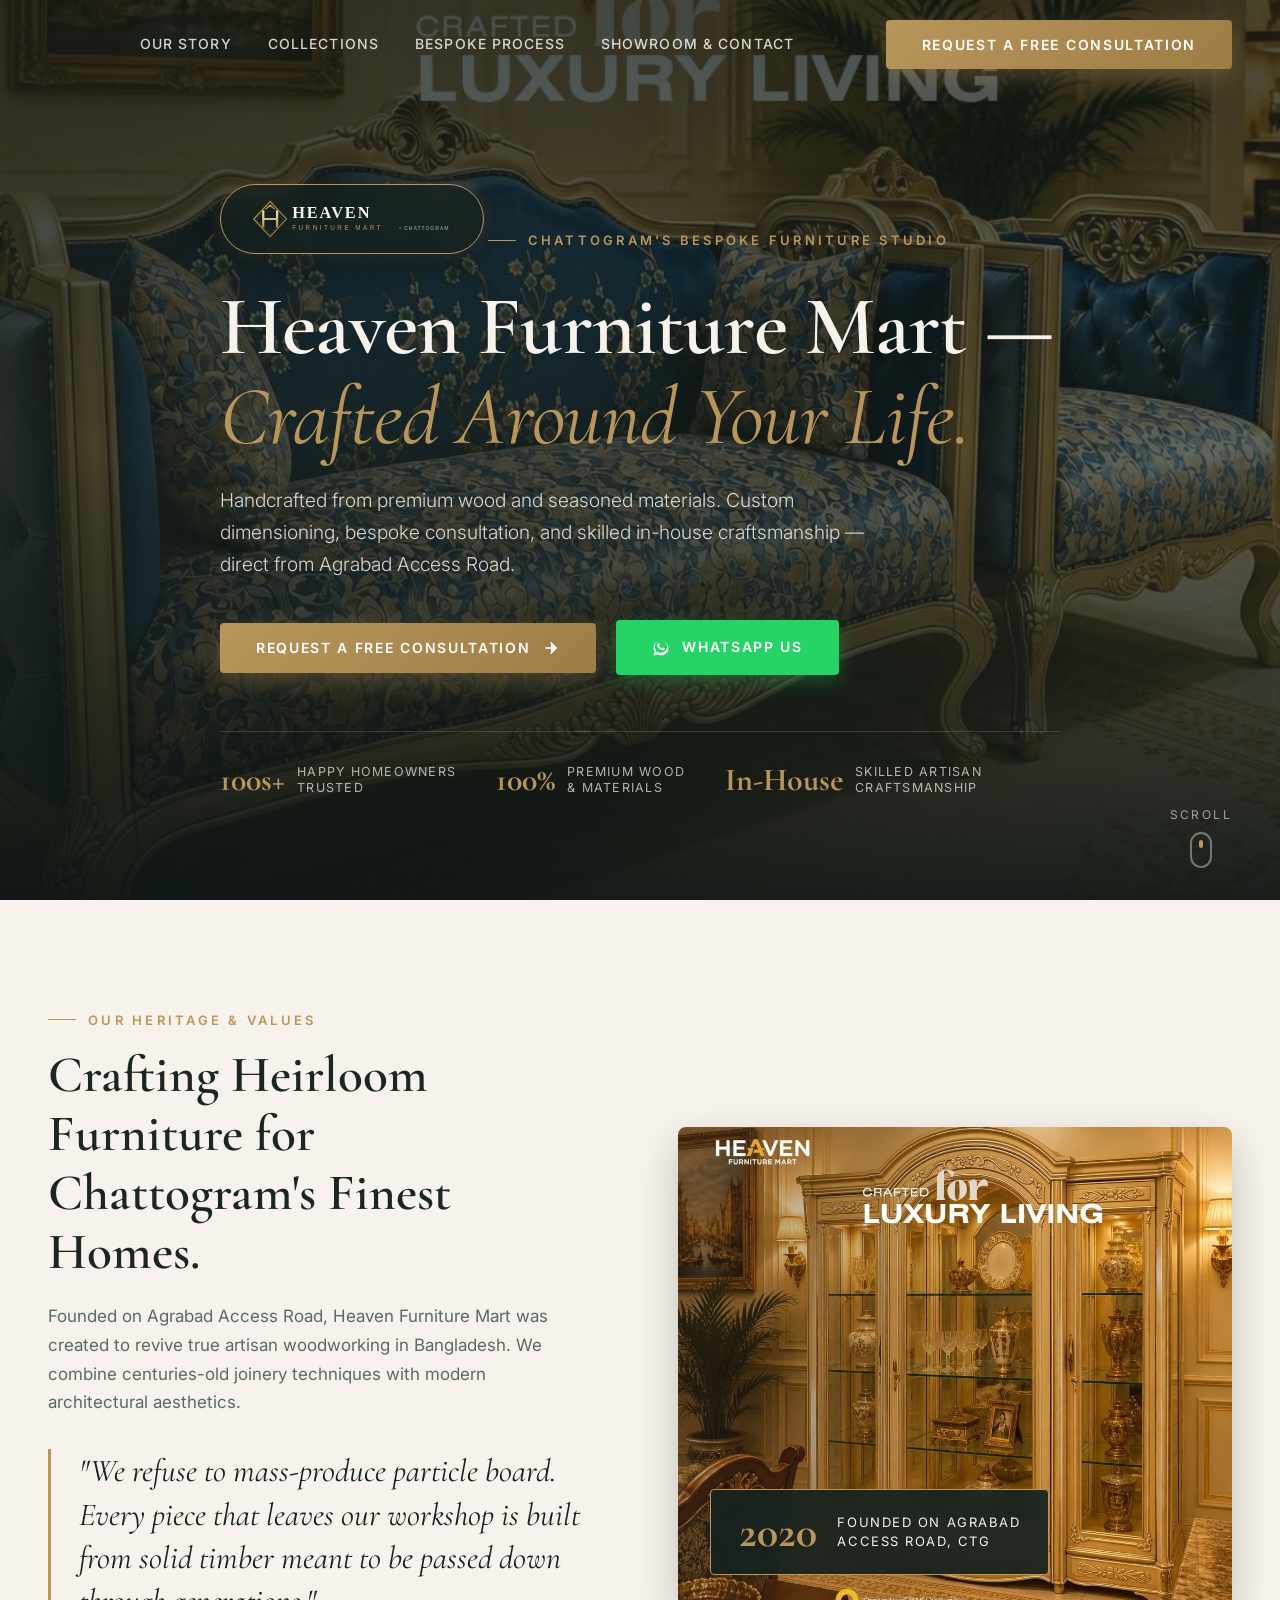
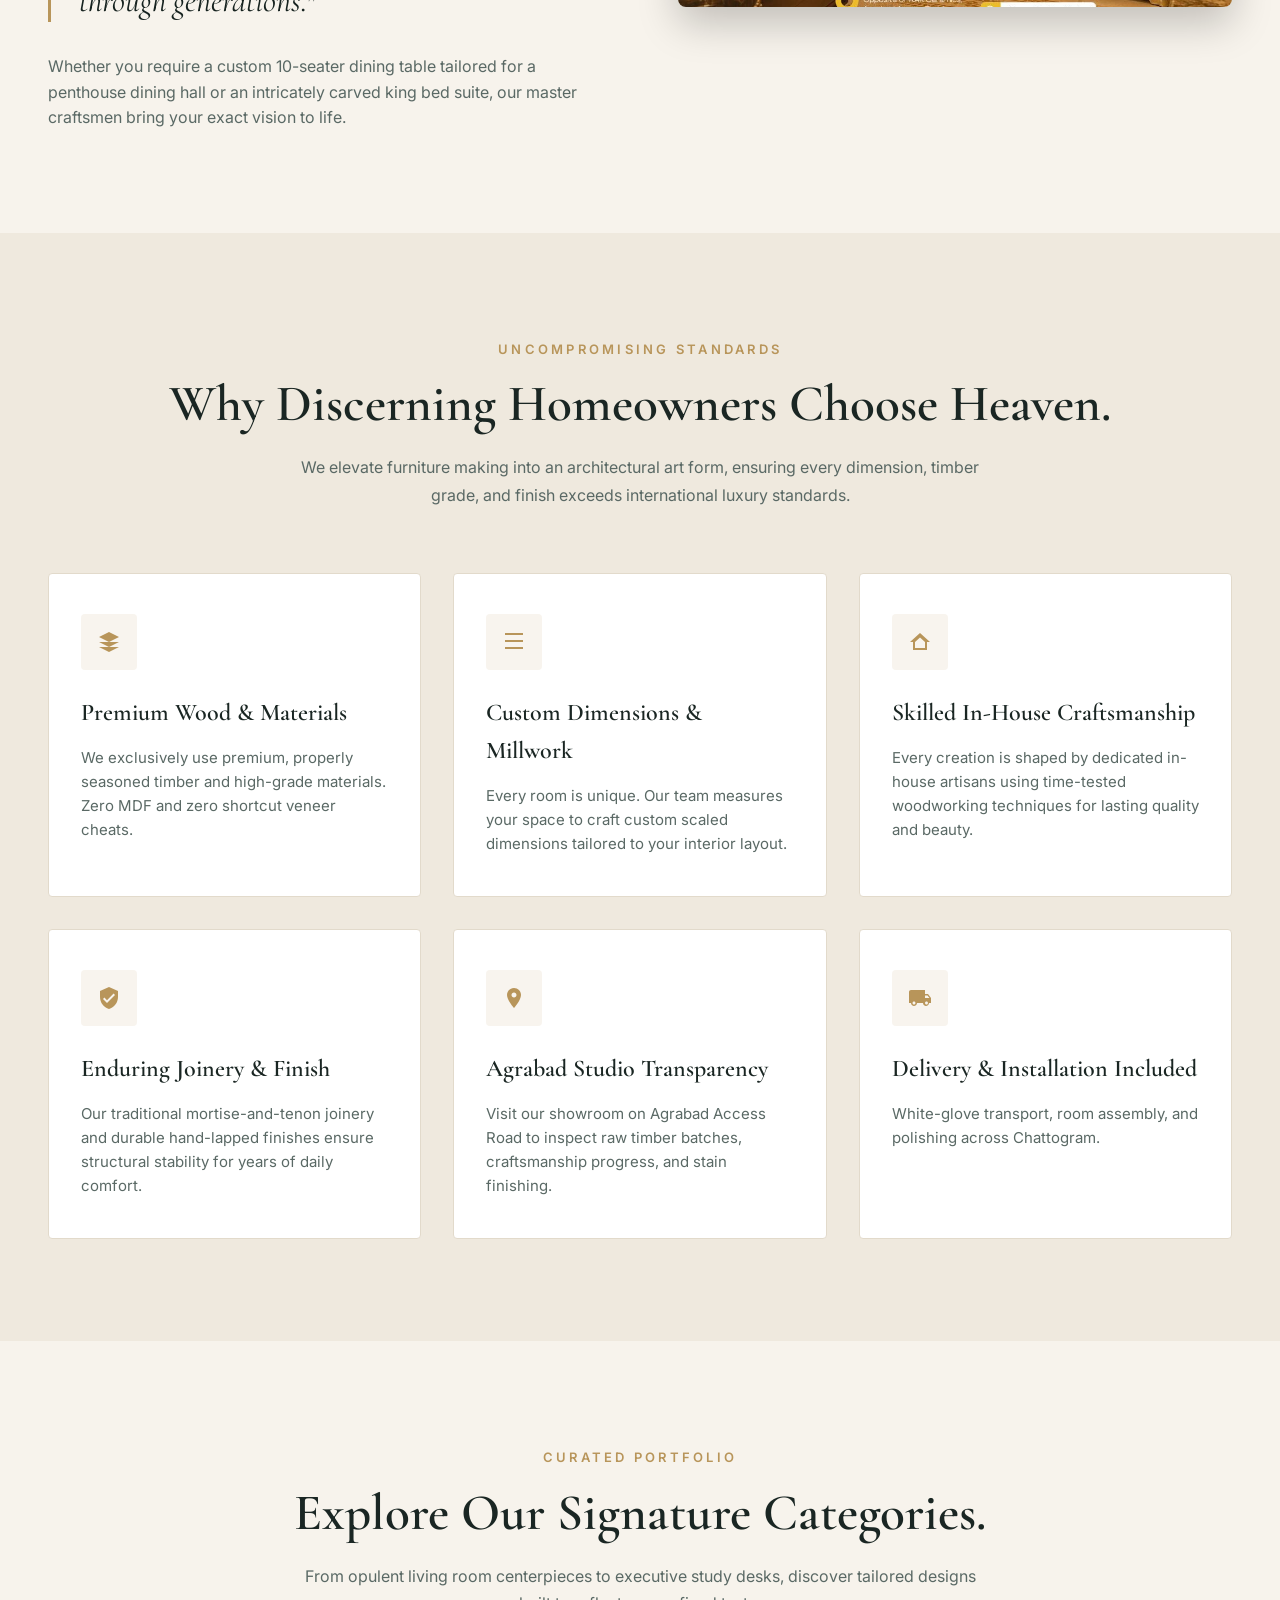
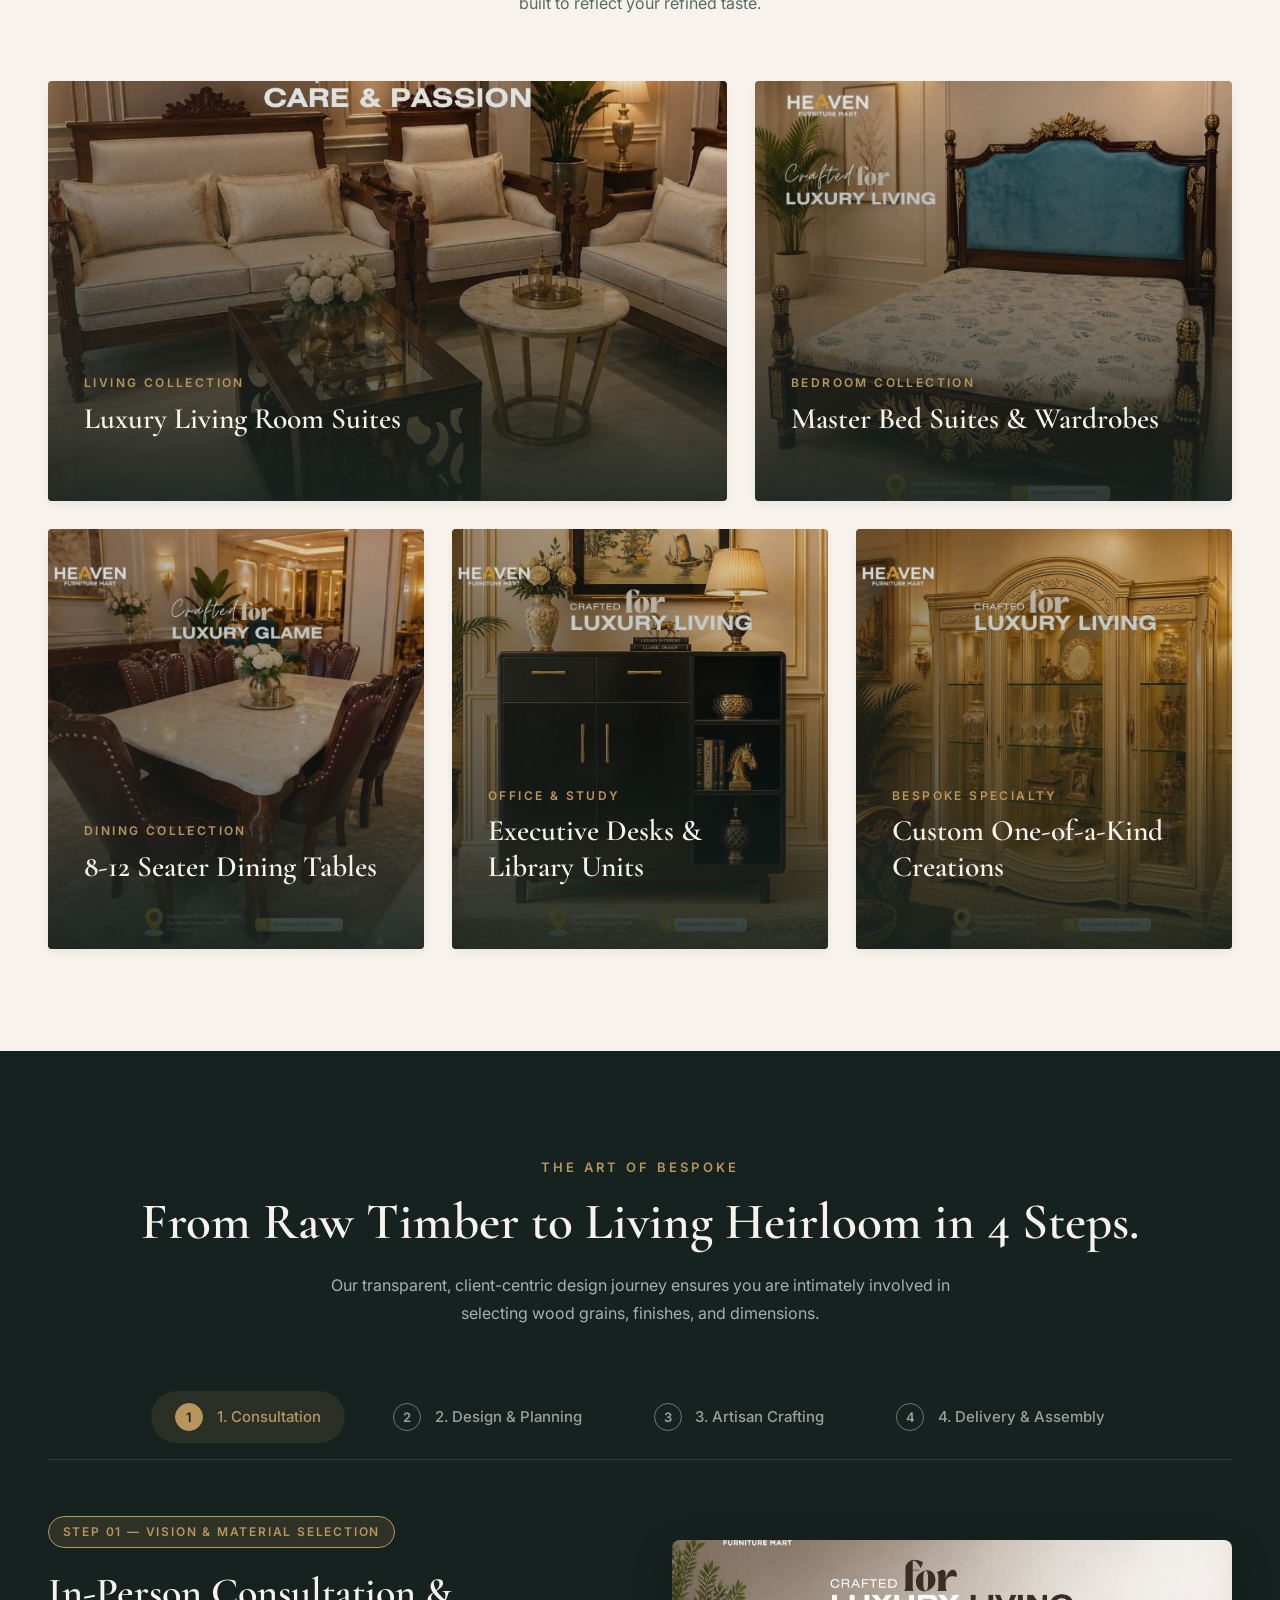
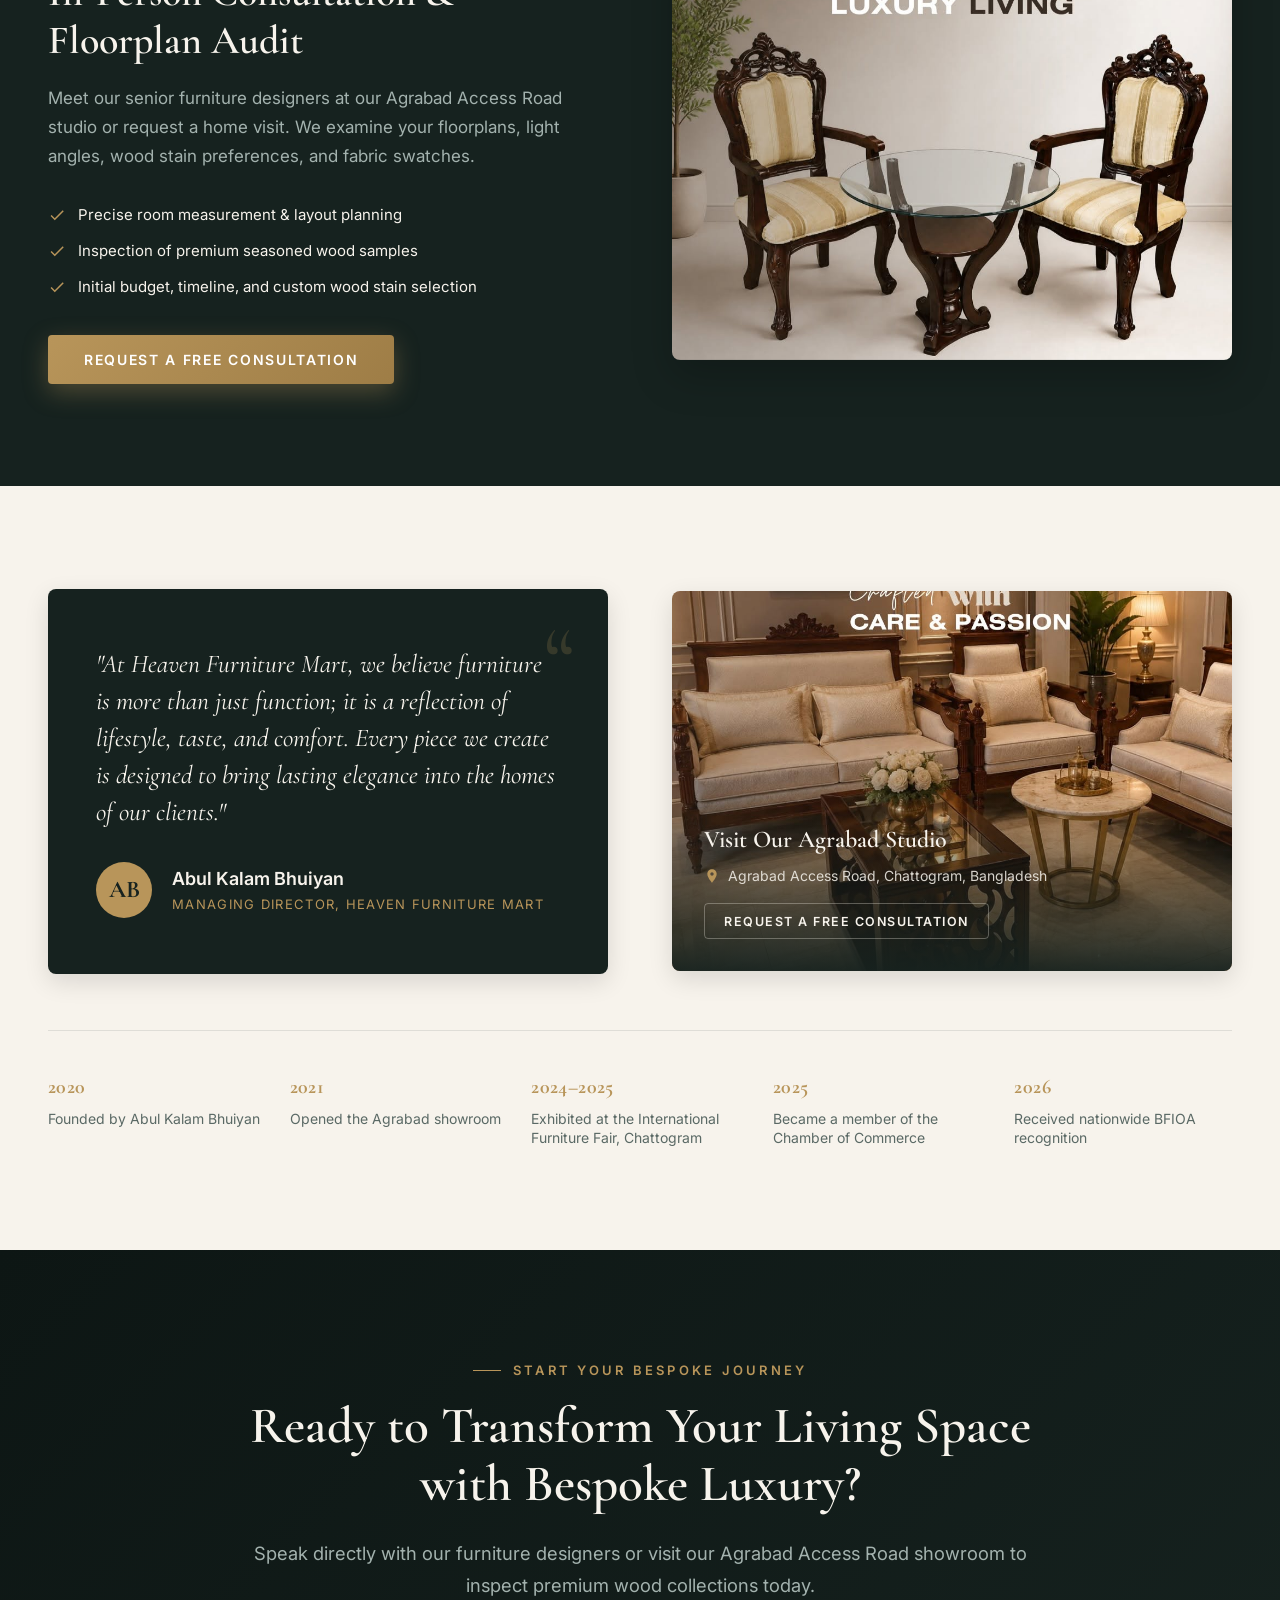
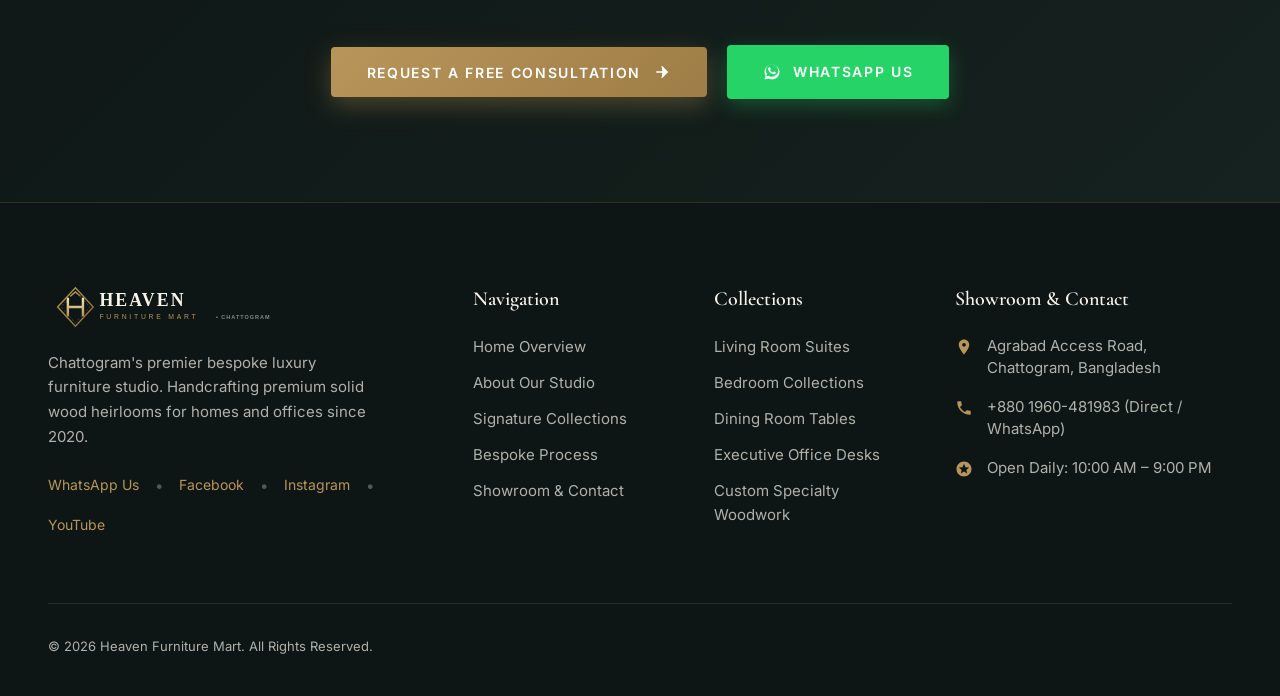
==== commit 5d789eb9: "Fix copy, milestone timeline, CTAs, and verified brief content" ====
--- a/index.html
+++ b/index.html
@@ -3,11 +3,11 @@
 <head>
   <meta charset="UTF-8">
   <meta name="viewport" content="width=device-width, initial-scale=1.0">
-  <meta name="description" content="Heaven Furniture Mart - Chattogram's premier bespoke luxury furniture studio. Handcrafted Burmese solid teak wood furniture, custom 3D design, and lifetime warranty on Agrabad Access Road.">
-  <meta name="keywords" content="Heaven Furniture Mart, Chattogram furniture, teak wood furniture, bespoke furniture Agrabad, luxury furniture Bangladesh">
+  <meta name="description" content="Heaven Furniture Mart - Chattogram's premier bespoke luxury furniture studio. Handcrafted bespoke wood furniture, custom design, and skilled in-house craftsmanship on Agrabad Access Road.">
+  <meta name="keywords" content="Heaven Furniture Mart, Chattogram furniture, bespoke furniture Agrabad, luxury furniture Bangladesh">
   <meta name="author" content="Heaven Furniture Mart">
   
-  <title>Heaven Furniture Mart | Bespoke Teak Luxury Studio Chattogram</title>
+  <title>Heaven Furniture Mart | Bespoke Luxury Furniture Studio Chattogram</title>
 
   <!-- Favicon -->
   <link rel="icon" href="data:image/svg+xml,<svg xmlns=%22http://www.w3.org/2000/svg%22 viewBox=%220 0 100 100%22><text y=%22.9em%22 font-size=%2290%22>🪑</text></svg>">
@@ -38,7 +38,7 @@
       <!-- Header CTA Buttons -->
       <div class="nav-actions">
         <button class="btn btn-gold header-cta" data-modal-open>
-          <span>Free Consultation</span>
+          <span>Request a Free Consultation</span>
         </button>
 
         <!-- Mobile Hamburger Toggle -->
@@ -58,7 +58,7 @@
     <a href="#bespoke" class="mobile-nav-link">Bespoke Process</a>
     <a href="#contact" class="mobile-nav-link">Showroom & Contact</a>
     <button class="btn btn-gold" data-modal-open style="margin-top: 1rem;">
-      Request Consultation
+      Request a Free Consultation
     </button>
   </div>
 
@@ -68,7 +68,7 @@
          ========================================================================== -->
     <section class="hero" id="hero">
       <div class="hero-bg-wrapper">
-        <img src="assets/images/hero/hero-bg.jpg" alt="Luxury bespoke teak living room interior by Heaven Furniture Mart" class="hero-bg-img">
+        <img src="assets/images/hero/hero-bg.jpg" alt="Luxury bespoke living room interior by Heaven Furniture Mart" class="hero-bg-img">
         <div class="hero-overlay"></div>
       </div>
 
@@ -87,33 +87,33 @@
         </h1>
 
         <p class="hero-subline reveal delay-2">
-          Handcrafted from 100% solid Burmese teak wood &amp; seasoned hardwoods. Custom dimensioning, 3D architectural previews, and lifetime artisan warranty — direct from Agrabad Access Road.
+          Handcrafted from premium wood and seasoned materials. Custom dimensioning, bespoke consultation, and skilled in-house craftsmanship — direct from Agrabad Access Road.
         </p>
 
         <div class="hero-ctas reveal delay-3">
           <button class="btn btn-gold" data-modal-open>
-            <span>Request Free Consultation</span>
+            <span>Request a Free Consultation</span>
             <svg class="btn-icon" viewBox="0 0 24 24"><path d="M5 12h14M12 5l7 7-7 7" stroke="currentColor" stroke-width="2" stroke-linecap="round" stroke-linejoin="round"/></svg>
           </button>
           
           <a href="https://wa.me/8801960481983" target="_blank" rel="noopener" class="btn btn-whatsapp">
             <svg class="btn-icon" viewBox="0 0 24 24" fill="currentColor"><path d="M12.04 2c-5.46 0-9.91 4.45-9.91 9.91 0 1.75.46 3.45 1.32 4.95L2.05 22l5.25-1.38c1.45.79 3.08 1.21 4.74 1.21 5.46 0 9.91-4.45 9.91-9.91 0-2.65-1.03-5.14-2.9-7.01A9.84 9.84 0 0 0 12.04 2zm0 16.34c-1.48 0-2.93-.4-4.2-1.15l-.3-.18-3.12.82.83-3.04-.2-.32a8.17 8.17 0 0 1-1.26-4.38c0-4.52 3.68-8.2 8.2-8.2 2.19 0 4.25.85 5.8 2.4 1.55 1.55 2.4 3.61 2.4 5.8 0 4.52-3.68 8.2-8.2 8.2zm4.49-6.14c-.25-.12-1.47-.72-1.7-.8-.23-.08-.39-.12-.56.12-.17.25-.66.8-.81.97-.15.17-.3.2-.55.07-.25-.12-1.05-.39-2.01-1.24-.74-.66-1.24-1.48-1.39-1.73-.15-.25-.02-.38.11-.5.11-.11.25-.29.37-.43.12-.14.17-.25.25-.42.08-.17.04-.31-.02-.43s-.56-1.35-.77-1.85c-.2-.48-.41-.42-.56-.43h-.48c-.17 0-.44.06-.67.31-.23.25-.88.86-.88 2.1 0 1.24.9 2.44 1.03 2.61.12.17 1.77 2.71 4.3 3.8.6.26 1.07.41 1.44.53.61.19 1.16.16 1.6.1.49-.07 1.47-.6 1.68-1.18.21-.58.21-1.07.15-1.18-.06-.11-.22-.18-.47-.3z"/></svg>
-            <span>WhatsApp Us (+880 1960-481983)</span>
+            <span>WhatsApp Us</span>
           </a>
         </div>
 
         <div class="hero-trust-bar reveal delay-4">
           <div class="trust-item">
-            <div class="trust-number">1,200+</div>
-            <div class="trust-label">Bespoke Homes<br>Furnished</div>
+            <div class="trust-number">100s+</div>
+            <div class="trust-label">Happy Homeowners<br>Trusted</div>
           </div>
           <div class="trust-item">
             <div class="trust-number">100%</div>
-            <div class="trust-label">Solid Teak<br>Guarantee</div>
+            <div class="trust-label">Premium Wood<br>&amp; Materials</div>
           </div>
           <div class="trust-item">
-            <div class="trust-number">15+</div>
-            <div class="trust-label">Master Artisan<br>Woodworkers</div>
+            <div class="trust-number">In-House</div>
+            <div class="trust-label">Skilled Artisan<br>Craftsmanship</div>
           </div>
         </div>
       </div>
@@ -134,7 +134,7 @@
         <div class="brand-grid">
           <div class="brand-story-text reveal">
             <div class="eyebrow">OUR HERITAGE &amp; VALUES</div>
-            <h2 class="section-title">Crafting Heirloom Teak Furniture for Chattogram's Finest Homes.</h2>
+            <h2 class="section-title">Crafting Heirloom Furniture for Chattogram's Finest Homes.</h2>
             <p style="color: var(--color-text-muted); font-size: 1.0625rem; line-height: 1.7;">
               Founded on Agrabad Access Road, Heaven Furniture Mart was created to revive true artisan woodworking in Bangladesh. We combine centuries-old joinery techniques with modern architectural aesthetics.
             </p>
@@ -144,15 +144,15 @@
             </blockquote>
 
             <p style="color: var(--color-text-muted); font-size: 1rem;">
-              Whether you require a custom 10-seater teak dining table tailored for a penthouse dining hall or an intricately carved king bed suite, our master craftsmen bring your exact vision to life.
+              Whether you require a custom 10-seater dining table tailored for a penthouse dining hall or an intricately carved king bed suite, our master craftsmen bring your exact vision to life.
             </p>
           </div>
 
           <div class="brand-image-wrapper reveal delay-2">
-            <img src="assets/images/collections/bespoke.jpg" alt="Artisan craftsman carving solid teak wood at Heaven Furniture Mart workshop">
+            <img src="assets/images/collections/bespoke.jpg" alt="Artisan craftsman carving solid wood at Heaven Furniture Mart workshop">
             <div class="brand-experience-badge">
-              <div class="badge-year">06+</div>
-              <div class="badge-text">Years of Bespoke<br>Excellence in CTG</div>
+              <div class="badge-year">2020</div>
+              <div class="badge-text">Founded on Agrabad<br>Access Road, CTG</div>
             </div>
           </div>
         </div>
@@ -178,9 +178,9 @@
             <div class="pillar-icon-box">
               <svg width="24" height="24" viewBox="0 0 24 24" fill="currentColor"><path d="M12 2L2 7l10 5 10-5-10-5zM2 17l10 5 10-5M2 12l10 5 10-5"/></svg>
             </div>
-            <h3 class="pillar-title">100% Solid Seasoned Teak</h3>
+            <h3 class="pillar-title">Premium Wood &amp; Materials</h3>
             <p class="pillar-desc">
-              We exclusively use seasoned Burmese &amp; Chittagong teak wood. Zero MDF, zero veneer cheats, and 100% termite-proofed timber.
+              We exclusively use premium, properly seasoned timber and high-grade materials. Zero MDF and zero shortcut veneer cheats.
             </p>
           </div>
 
@@ -191,18 +191,18 @@
             </div>
             <h3 class="pillar-title">Custom Dimensions &amp; Millwork</h3>
             <p class="pillar-desc">
-              Every room is unique. Our architects measure your space to craft custom scaled dimensions down to the exact millimeter.
+              Every room is unique. Our team measures your space to craft custom scaled dimensions tailored to your interior layout.
             </p>
           </div>
 
           <!-- Pillar 3 -->
           <div class="pillar-card reveal delay-3">
             <div class="pillar-icon-box">
-              <svg width="24" height="24" viewBox="0 0 24 24" fill="currentColor"><path d="M21 16.5C21 16.88 20.79 17.21 20.47 17.38L12.57 21.82C12.4 21.92 12.2 21.97 12 21.97C11.8 21.97 11.6 21.92 11.43 21.82L3.53 17.38C3.21 17.21 3 16.88 3 16.5V7.5C3 7.12 3.21 6.79 3.53 6.62L11.43 2.18C11.77 1.99 12.23 1.99 12.57 2.18L20.47 6.62C20.79 6.79 21 7.12 21 7.5V16.5Z"/></svg>
-            </div>
-            <h3 class="pillar-title">Interactive 3D Preview</h3>
+              <svg width="24" height="24" viewBox="0 0 24 24" fill="currentColor"><path d="M12 3L2 12h3v8h14v-8h3L12 3zm0 4.5l5 4.5v6H7v-6l5-4.5z"/></svg>
+            </div>
+            <h3 class="pillar-title">Skilled In-House Craftsmanship</h3>
             <p class="pillar-desc">
-              Visualize your custom furniture in high-definition 3D CAD renders before a single piece of timber is cut.
+              Every creation is shaped by dedicated in-house artisans using time-tested woodworking techniques for lasting quality and beauty.
             </p>
           </div>
 
@@ -211,9 +211,9 @@
             <div class="pillar-icon-box">
               <svg width="24" height="24" viewBox="0 0 24 24" fill="currentColor"><path d="M12 1L3 5v6c0 5.55 3.84 10.74 9 12 5.16-1.26 9-6.45 9-12V5l-9-4zm-2 16l-4-4 1.41-1.41L10 14.17l6.59-6.59L18 9l-8 8z"/></svg>
             </div>
-            <h3 class="pillar-title">Lifetime Artisan Warranty</h3>
+            <h3 class="pillar-title">Enduring Joinery &amp; Finish</h3>
             <p class="pillar-desc">
-              Our traditional mortise-and-tenon wooden joinery is guaranteed structurally sound for a lifetime of daily family use.
+              Our traditional mortise-and-tenon joinery and durable hand-lapped finishes ensure structural stability for years of daily comfort.
             </p>
           </div>
 
@@ -224,7 +224,7 @@
             </div>
             <h3 class="pillar-title">Agrabad Studio Transparency</h3>
             <p class="pillar-desc">
-              Visit our workshop on Agrabad Access Road to inspect your raw timber batch, craftsmanship progress, and stain finishing.
+              Visit our showroom on Agrabad Access Road to inspect raw timber batches, craftsmanship progress, and stain finishing.
             </p>
           </div>
 
@@ -233,9 +233,9 @@
             <div class="pillar-icon-box">
               <svg width="24" height="24" viewBox="0 0 24 24" fill="currentColor"><path d="M20 8h-3V4H3c-1.1 0-2 .9-2 2v11h2c0 1.66 1.34 3 3 3s3-1.34 3-3h6c0 1.66 1.34 3 3 3s3-1.34 3-3h2v-5l-3-4zM6 18.5c-.83 0-1.5-.67-1.5-1.5s.67-1.5 1.5-1.5 1.5.67 1.5 1.5-.67 1.5-1.5 1.5zm13.5-9l1.96 2.5H17V9.5h2.5zm-1 9c-.83 0-1.5-.67-1.5-1.5s.67-1.5 1.5-1.5 1.5.67 1.5 1.5-.67 1.5-1.5 1.5z"/></svg>
             </div>
-            <h3 class="pillar-title">White-Glove Home Delivery</h3>
+            <h3 class="pillar-title">Delivery &amp; Installation Included</h3>
             <p class="pillar-desc">
-              Complete white-glove transport, room assembly, and polishing by our dedicated logisticians across Chattogram and Dhaka.
+              White-glove transport, room assembly, and polishing across Chattogram.
             </p>
           </div>
         </div>
@@ -258,36 +258,36 @@
         <div class="collections-grid">
           <!-- Card 1: Living Room -->
           <div class="collection-card large reveal delay-1" data-modal-open>
-            <img src="assets/images/collections/living.jpg" alt="Bespoke Teak Living Room Sofa Collection" class="collection-img">
+            <img src="assets/images/collections/living.jpg" alt="Bespoke Living Room Sofa Collection" class="collection-img">
             <div class="collection-overlay">
               <span class="collection-tag">LIVING COLLECTION</span>
-              <h3 class="collection-name">Luxury Teak Living Room Suites</h3>
+              <h3 class="collection-name">Luxury Living Room Suites</h3>
               <div class="collection-action">
-                <span>Enquire Custom Dimensions</span> &rarr;
+                <span>Request a Free Consultation</span> &rarr;
               </div>
             </div>
           </div>
 
           <!-- Card 2: Bedroom -->
           <div class="collection-card medium reveal delay-2" data-modal-open>
-            <img src="assets/images/collections/bedroom.jpg" alt="Master Bedroom Solid Teak King Suite" class="collection-img">
+            <img src="assets/images/collections/bedroom.jpg" alt="Master Bedroom Solid Wood King Suite" class="collection-img">
             <div class="collection-overlay">
               <span class="collection-tag">BEDROOM COLLECTION</span>
               <h3 class="collection-name">Master Bed Suites &amp; Wardrobes</h3>
               <div class="collection-action">
-                <span>Enquire Custom Dimensions</span> &rarr;
+                <span>Request a Free Consultation</span> &rarr;
               </div>
             </div>
           </div>
 
           <!-- Card 3: Dining -->
           <div class="collection-card third reveal delay-1" data-modal-open>
-            <img src="assets/images/collections/dining.jpg" alt="Executive Teak Dining Table Set" class="collection-img">
+            <img src="assets/images/collections/dining.jpg" alt="Executive Dining Table Set" class="collection-img">
             <div class="collection-overlay">
               <span class="collection-tag">DINING COLLECTION</span>
-              <h3 class="collection-name">8-12 Seater Teak Dining Tables</h3>
+              <h3 class="collection-name">8-12 Seater Dining Tables</h3>
               <div class="collection-action">
-                <span>Enquire Custom Dimensions</span> &rarr;
+                <span>Request a Free Consultation</span> &rarr;
               </div>
             </div>
           </div>
@@ -299,7 +299,7 @@
               <span class="collection-tag">OFFICE &amp; STUDY</span>
               <h3 class="collection-name">Executive Desks &amp; Library Units</h3>
               <div class="collection-action">
-                <span>Enquire Custom Dimensions</span> &rarr;
+                <span>Request a Free Consultation</span> &rarr;
               </div>
             </div>
           </div>
@@ -311,7 +311,7 @@
               <span class="collection-tag">BESPOKE SPECIALTY</span>
               <h3 class="collection-name">Custom One-of-a-Kind Creations</h3>
               <div class="collection-action">
-                <span>Start Custom Project</span> &rarr;
+                <span>Request a Free Consultation</span> &rarr;
               </div>
             </div>
           </div>
@@ -326,7 +326,7 @@
       <div class="container">
         <div class="section-header-center reveal">
           <div class="eyebrow">THE ART OF BESPOKE</div>
-          <h2 class="section-title light">From Raw Teak to Living Heirloom in 4 Steps.</h2>
+          <h2 class="section-title light">From Raw Timber to Living Heirloom in 4 Steps.</h2>
           <p class="section-lead light" style="margin: 0 auto;">
             Our transparent, client-centric design journey ensures you are intimately involved in selecting wood grains, finishes, and dimensions.
           </p>
@@ -340,7 +340,7 @@
           </button>
           <button class="bespoke-tab" data-step="2">
             <span class="bespoke-tab-num">2</span>
-            <span>2. 3D Architectural CAD</span>
+            <span>2. Design &amp; Planning</span>
           </button>
           <button class="bespoke-tab" data-step="3">
             <span class="bespoke-tab-num">3</span>
@@ -348,7 +348,7 @@
           </button>
           <button class="bespoke-tab" data-step="4">
             <span class="bespoke-tab-num">4</span>
-            <span>4. White-Glove Delivery</span>
+            <span>4. Delivery &amp; Assembly</span>
           </button>
         </div>
 
@@ -364,26 +364,26 @@
                 Meet our senior furniture designers at our Agrabad Access Road studio or request a home visit. We examine your floorplans, light angles, wood stain preferences, and fabric swatches.
               </p>
               <ul class="step-bullets">
-                <li><svg class="bullet-icon" viewBox="0 0 24 24"><path d="M9 16.17L4.83 12l-1.42 1.41L9 19 21 7l-1.41-1.41z"/></svg> Precise laser room measurement &amp; layout planning</li>
-                <li><svg class="bullet-icon" viewBox="0 0 24 24"><path d="M9 16.17L4.83 12l-1.42 1.41L9 19 21 7l-1.41-1.41z"/></svg> Inspection of raw solid Burmese &amp; Chittagong teak samples</li>
+                <li><svg class="bullet-icon" viewBox="0 0 24 24"><path d="M9 16.17L4.83 12l-1.42 1.41L9 19 21 7l-1.41-1.41z"/></svg> Precise room measurement &amp; layout planning</li>
+                <li><svg class="bullet-icon" viewBox="0 0 24 24"><path d="M9 16.17L4.83 12l-1.42 1.41L9 19 21 7l-1.41-1.41z"/></svg> Inspection of premium seasoned wood samples</li>
                 <li><svg class="bullet-icon" viewBox="0 0 24 24"><path d="M9 16.17L4.83 12l-1.42 1.41L9 19 21 7l-1.41-1.41z"/></svg> Initial budget, timeline, and custom wood stain selection</li>
               </ul>
-              <button class="btn btn-gold" data-modal-open>Book Step 1 Consultation</button>
+              <button class="btn btn-gold" data-modal-open>Request a Free Consultation</button>
             </div>
 
             <!-- Step 2 Panel -->
             <div class="bespoke-info" data-step="2">
-              <span class="step-badge">STEP 02 — ARCHITECTURAL PREVIEW</span>
-              <h3 class="step-title">High-Definition 3D Renders &amp; Wood Selection</h3>
+              <span class="step-badge">STEP 02 — DESIGN &amp; PLANNING</span>
+              <h3 class="step-title">Detailed Layout &amp; Wood Selection</h3>
               <p class="step-body">
-                Our CAD architects render photorealistic 3D models showing your proposed furniture inside your actual room dimensions. Make changes to armrest curves, drawer handles, or polish sheen before production begins.
+                Our furniture designers collaborate with you on tailored layouts, proportions, and wood grain matching to ensure each piece fits your home architecture seamlessly.
               </p>
               <ul class="step-bullets">
-                <li><svg class="bullet-icon" viewBox="0 0 24 24"><path d="M9 16.17L4.83 12l-1.42 1.41L9 19 21 7l-1.41-1.41z"/></svg> Millimeter-accurate 3D CAD visualization</li>
+                <li><svg class="bullet-icon" viewBox="0 0 24 24"><path d="M9 16.17L4.83 12l-1.42 1.41L9 19 21 7l-1.41-1.41z"/></svg> Tailored dimensioning and proportional space planning</li>
                 <li><svg class="bullet-icon" viewBox="0 0 24 24"><path d="M9 16.17L4.83 12l-1.42 1.41L9 19 21 7l-1.41-1.41z"/></svg> Timber grain matching and seasoning verification</li>
                 <li><svg class="bullet-icon" viewBox="0 0 24 24"><path d="M9 16.17L4.83 12l-1.42 1.41L9 19 21 7l-1.41-1.41z"/></svg> 100% fixed transparent pricing prior to crafting</li>
               </ul>
-              <button class="btn btn-gold" data-modal-open>Request 3D Design Preview</button>
+              <button class="btn btn-gold" data-modal-open>Request a Free Consultation</button>
             </div>
 
             <!-- Step 3 Panel -->
@@ -391,36 +391,36 @@
               <span class="step-badge">STEP 03 — ARTISAN WOODWORKING</span>
               <h3 class="step-title">Master Hand-Carving &amp; Hand-Lapped Finishes</h3>
               <p class="step-body">
-                Our master woodworkers cut, shape, and hand-join your furniture using ancient mortise-and-tenon techniques. We invite you to visit our Agrabad Access Road studio during production to touch the raw timber.
+                Our master woodworkers cut, shape, and hand-join your furniture using ancient mortise-and-tenon techniques. We invite you to visit our Agrabad Access Road studio during production to inspect the craftsmanship.
               </p>
               <ul class="step-bullets">
-                <li><svg class="bullet-icon" viewBox="0 0 24 24"><path d="M9 16.17L4.83 12l-1.42 1.41L9 19 21 7l-1.41-1.41z"/></svg> Traditional screwless wooden joinery for extreme longevity</li>
+                <li><svg class="bullet-icon" viewBox="0 0 24 24"><path d="M9 16.17L4.83 12l-1.42 1.41L9 19 21 7l-1.41-1.41z"/></svg> Traditional wooden joinery for enduring longevity</li>
                 <li><svg class="bullet-icon" viewBox="0 0 24 24"><path d="M9 16.17L4.83 12l-1.42 1.41L9 19 21 7l-1.41-1.41z"/></svg> Multi-coat organic lacquer finish (matte, satin, or gloss)</li>
-                <li><svg class="bullet-icon" viewBox="0 0 24 24"><path d="M9 16.17L4.83 12l-1.42 1.41L9 19 21 7l-1.41-1.41z"/></svg> Open-door workshop inspection policy for clients</li>
+                <li><svg class="bullet-icon" viewBox="0 0 24 24"><path d="M9 16.17L4.83 12l-1.42 1.41L9 19 21 7l-1.41-1.41z"/></svg> Open-door showroom &amp; workshop inspection policy</li>
               </ul>
-              <button class="btn btn-gold" data-modal-open>Visit Agrabad Workshop</button>
+              <button class="btn btn-gold" data-modal-open>Request a Free Consultation</button>
             </div>
 
             <!-- Step 4 Panel -->
             <div class="bespoke-info" data-step="4">
-              <span class="step-badge">STEP 04 — INSTALLATION &amp; WARRANTY</span>
-              <h3 class="step-title">White-Glove Delivery &amp; Lifetime Certificate</h3>
+              <span class="step-badge">STEP 04 — DELIVERY &amp; INSTALLATION</span>
+              <h3 class="step-title">White-Glove Delivery &amp; Setup</h3>
               <p class="step-body">
-                Our logistics team carefully transports, positions, and hand-polishes your furniture in your home. Receive your official Heaven Furniture Mart Lifetime Structural Warranty certificate.
+                Our logistics team carefully transports, positions, and hand-polishes your furniture in your home across Chattogram.
               </p>
               <ul class="step-bullets">
                 <li><svg class="bullet-icon" viewBox="0 0 24 24"><path d="M9 16.17L4.83 12l-1.42 1.41L9 19 21 7l-1.41-1.41z"/></svg> Protective padded white-glove home transport</li>
                 <li><svg class="bullet-icon" viewBox="0 0 24 24"><path d="M9 16.17L4.83 12l-1.42 1.41L9 19 21 7l-1.41-1.41z"/></svg> Final in-home inspection &amp; surface buffing</li>
-                <li><svg class="bullet-icon" viewBox="0 0 24 24"><path d="M9 16.17L4.83 12l-1.42 1.41L9 19 21 7l-1.41-1.41z"/></svg> Lifetime structural guarantee card issuance</li>
+                <li><svg class="bullet-icon" viewBox="0 0 24 24"><path d="M9 16.17L4.83 12l-1.42 1.41L9 19 21 7l-1.41-1.41z"/></svg> Complete setup and care guidance provided</li>
               </ul>
-              <button class="btn btn-gold" data-modal-open>Get Your Bespoke Quote</button>
+              <button class="btn btn-gold" data-modal-open>Request a Free Consultation</button>
             </div>
           </div>
 
           <!-- Image Preview Column -->
           <div class="bespoke-image-container">
             <img src="assets/images/bespoke/step1.jpg" alt="Step 1 Design Consultation" class="bespoke-img active" data-step="1">
-            <img src="assets/images/bespoke/step2.jpg" alt="Step 2 3D Architectural Render" class="bespoke-img" data-step="2">
+            <img src="assets/images/bespoke/step2.jpg" alt="Step 2 Custom Design and Planning" class="bespoke-img" data-step="2">
             <img src="assets/images/bespoke/step3.jpg" alt="Step 3 Master Woodworking" class="bespoke-img" data-step="3">
             <img src="assets/images/bespoke/step4.jpg" alt="Step 4 White-Glove Installation" class="bespoke-img" data-step="4">
           </div>
@@ -438,13 +438,13 @@
           <div class="founder-card reveal">
             <div class="founder-quote-mark">&ldquo;</div>
             <p class="quote-text">
-              "When a family invests in Heaven Furniture Mart, they aren't just buying wood — they are trusting us with their daily comfort and home heritage. Every timber joint we hand-craft reflects our family's honor."
+              "At Heaven Furniture Mart, we believe furniture is more than just function; it is a reflection of lifestyle, taste, and comfort. Every piece we create is designed to bring lasting elegance into the homes of our clients."
             </p>
             <div class="founder-meta">
-              <div class="founder-avatar">KB</div>
+              <div class="founder-avatar">AB</div>
               <div>
-                <div class="founder-name">MD Abul Kalam Bhuiyan</div>
-                <div class="founder-role">Founder &amp; Master Artisan • Heaven Furniture Mart</div>
+                <div class="founder-name">Abul Kalam Bhuiyan</div>
+                <div class="founder-role">Managing Director, Heaven Furniture Mart</div>
               </div>
             </div>
           </div>
@@ -460,10 +460,34 @@
               </div>
               <div style="margin-top: 1rem;">
                 <button class="btn btn-outline-light" data-modal-open style="padding: 0.6rem 1.2rem; font-size: 0.78125rem;">
-                  Schedule Showroom Visit
+                  Request a Free Consultation
                 </button>
               </div>
             </div>
+          </div>
+        </div>
+
+        <!-- Milestone Timeline Strip (FIX 3) -->
+        <div class="milestones-strip reveal delay-1">
+          <div class="milestone-item">
+            <span class="milestone-year">2020</span>
+            <p class="milestone-text">Founded by Abul Kalam Bhuiyan</p>
+          </div>
+          <div class="milestone-item">
+            <span class="milestone-year">2021</span>
+            <p class="milestone-text">Opened the Agrabad showroom</p>
+          </div>
+          <div class="milestone-item">
+            <span class="milestone-year">2024–2025</span>
+            <p class="milestone-text">Exhibited at the International Furniture Fair, Chattogram</p>
+          </div>
+          <div class="milestone-item">
+            <span class="milestone-year">2025</span>
+            <p class="milestone-text">Became a member of the Chamber of Commerce</p>
+          </div>
+          <div class="milestone-item">
+            <span class="milestone-year">2026</span>
+            <p class="milestone-text">Received nationwide BFIOA recognition</p>
           </div>
         </div>
       </div>
@@ -476,20 +500,20 @@
       <div class="container">
         <div class="final-cta-box reveal">
           <div class="eyebrow" style="color: var(--color-gold);">START YOUR BESPOKE JOURNEY</div>
-          <h2 class="section-title">Ready to Transform Your Living Space with Solid Teak Luxury?</h2>
+          <h2 class="section-title">Ready to Transform Your Living Space with Bespoke Luxury?</h2>
           <p class="final-cta-lead">
-            Speak directly with our senior furniture architects or visit our Agrabad Access Road showroom to inspect raw teak wood batches today.
+            Speak directly with our furniture designers or visit our Agrabad Access Road showroom to inspect premium wood collections today.
           </p>
 
           <div class="cta-flex-buttons">
             <button class="btn btn-gold" data-modal-open>
-              <span>Request Free Consultation</span>
+              <span>Request a Free Consultation</span>
               <svg class="btn-icon" viewBox="0 0 24 24"><path d="M5 12h14M12 5l7 7-7 7" stroke="currentColor" stroke-width="2" stroke-linecap="round" stroke-linejoin="round"/></svg>
             </button>
 
             <a href="https://wa.me/8801960481983" target="_blank" rel="noopener" class="btn btn-whatsapp">
               <svg class="btn-icon" viewBox="0 0 24 24" fill="currentColor"><path d="M12.04 2c-5.46 0-9.91 4.45-9.91 9.91 0 1.75.46 3.45 1.32 4.95L2.05 22l5.25-1.38c1.45.79 3.08 1.21 4.74 1.21 5.46 0 9.91-4.45 9.91-9.91 0-2.65-1.03-5.14-2.9-7.01A9.84 9.84 0 0 0 12.04 2zm0 16.34c-1.48 0-2.93-.4-4.2-1.15l-.3-.18-3.12.82.83-3.04-.2-.32a8.17 8.17 0 0 1-1.26-4.38c0-4.52 3.68-8.2 8.2-8.2 2.19 0 4.25.85 5.8 2.4 1.55 1.55 2.4 3.61 2.4 5.8 0 4.52-3.68 8.2-8.2 8.2zm4.49-6.14c-.25-.12-1.47-.72-1.7-.8-.23-.08-.39-.12-.56.12-.17.25-.66.8-.81.97-.15.17-.3.2-.55.07-.25-.12-1.05-.39-2.01-1.24-.74-.66-1.24-1.48-1.39-1.73-.15-.25-.02-.38.11-.5.11-.11.25-.29.37-.43.12-.14.17-.25.25-.42.08-.17.04-.31-.02-.43s-.56-1.35-.77-1.85c-.2-.48-.41-.42-.56-.43h-.48c-.17 0-.44.06-.67.31-.23.25-.88.86-.88 2.1 0 1.24.9 2.44 1.03 2.61.12.17 1.77 2.71 4.3 3.8.6.26 1.07.41 1.44.53.61.19 1.16.16 1.6.1.49-.07 1.47-.6 1.68-1.18.21-.58.21-1.07.15-1.18-.06-.11-.22-.18-.47-.3z"/></svg>
-              <span>Instant WhatsApp (+880 1960-481983)</span>
+              <span>WhatsApp Us</span>
             </a>
           </div>
         </div>
@@ -507,12 +531,16 @@
         <div>
           <img src="assets/logo/heaven-furniture-mart-logo.svg" alt="Heaven Furniture Mart" class="footer-brand-logo">
           <p class="footer-brand-desc">
-            Chattogram's premier bespoke luxury furniture studio. Handcrafting solid teak wood heirlooms for homes and offices since 2020.
+            Chattogram's premier bespoke luxury furniture studio. Handcrafting premium solid wood heirlooms for homes and offices since 2020.
           </p>
-          <div style="display: flex; gap: 1rem;">
-            <a href="https://wa.me/8801960481983" target="_blank" rel="noopener" style="color: var(--color-gold); font-size: 0.875rem;">WhatsApp</a>
+          <div style="display: flex; gap: 1rem; margin-top: 1rem; flex-wrap: wrap;">
+            <a href="https://wa.me/8801960481983" target="_blank" rel="noopener noreferrer" style="color: var(--color-gold); font-size: 0.875rem;">WhatsApp Us</a>
             <span style="color: rgba(247, 243, 236, 0.3);">•</span>
-            <a href="#" style="color: var(--color-ivory); font-size: 0.875rem;">Facebook Page</a>
+            <a href="https://facebook.com/HeavenFurnitureMart" target="_blank" rel="noopener noreferrer" style="color: var(--color-gold); font-size: 0.875rem;">Facebook</a>
+            <span style="color: rgba(247, 243, 236, 0.3);">•</span>
+            <a href="https://instagram.com/heaven_furniture_ltd" target="_blank" rel="noopener noreferrer" style="color: var(--color-gold); font-size: 0.875rem;">Instagram</a>
+            <span style="color: rgba(247, 243, 236, 0.3);">•</span>
+            <a href="https://youtube.com/@HeavenFurnitureMart" target="_blank" rel="noopener noreferrer" style="color: var(--color-gold); font-size: 0.875rem;">YouTube</a>
           </div>
         </div>
 
@@ -534,7 +562,7 @@
           <ul class="footer-links">
             <li><a href="#collections" data-modal-open>Living Room Suites</a></li>
             <li><a href="#collections" data-modal-open>Bedroom Collections</a></li>
-            <li><a href="#collections" data-modal-open>Teak Dining Tables</a></li>
+            <li><a href="#collections" data-modal-open>Dining Room Tables</a></li>
             <li><a href="#collections" data-modal-open>Executive Office Desks</a></li>
             <li><a href="#collections" data-modal-open>Custom Specialty Woodwork</a></li>
           </ul>
@@ -562,7 +590,7 @@
 
       <div class="footer-bottom">
         <div>&copy; 2026 Heaven Furniture Mart. All Rights Reserved.</div>
-        <div style="color: var(--color-gold);">RACDOX Hackathon Submission • Zero-Dependency High-Performance Web App</div>
+        <!-- RACDOX Hackathon Submission — Zero-Dependency Build -->
       </div>
     </div>
   </footer>
@@ -574,7 +602,7 @@
     <div class="modal-card">
       <button class="modal-close" data-modal-close aria-label="Close modal">&times;</button>
       <h3 class="modal-title">Request a Free Consultation</h3>
-      <p class="modal-subline">Fill in your details below to speak directly with our senior teak furniture designer.</p>
+      <p class="modal-subline">Fill in your details below to speak directly with our senior furniture designer.</p>
 
       <form id="leadConsultationForm">
         <div class="form-group">
@@ -592,7 +620,7 @@
           <select id="modalRoom" class="form-select">
             <option value="Living Room Suite">Living Room Suite</option>
             <option value="Master Bedroom Bed">Master Bedroom &amp; Bed</option>
-            <option value="Dining Room Set">Teak Dining Table &amp; Chairs</option>
+            <option value="Dining Room Set">Dining Table &amp; Chairs</option>
             <option value="Executive Office Desk">Executive Office Desk &amp; Library</option>
             <option value="Bespoke Specialty Custom">Custom Specialty Woodwork</option>
           </select>
@@ -604,7 +632,7 @@
         </div>
 
         <button type="submit" class="btn btn-gold" style="width: 100%; margin-top: 1rem;">
-          <span>Submit &amp; Connect via WhatsApp</span>
+          <span>Request a Free Consultation</span>
           <svg class="btn-icon" viewBox="0 0 24 24"><path d="M5 12h14M12 5l7 7-7 7" stroke="currentColor" stroke-width="2" stroke-linecap="round" stroke-linejoin="round"/></svg>
         </button>
       </form>
@@ -623,9 +651,9 @@
 
       <div style="display: flex; gap: 0.5rem;">
         <button class="btn btn-gold" data-modal-open style="padding: 0.6rem 1rem; font-size: 0.75rem;">
-          Book Free Call
+          Request a Free Consultation
         </button>
-        <a href="https://wa.me/8801960481983" target="_blank" rel="noopener" class="btn btn-whatsapp" style="padding: 0.6rem 0.8rem;">
+        <a href="https://wa.me/8801960481983" target="_blank" rel="noopener" class="btn btn-whatsapp" style="padding: 0.6rem 0.8rem;" aria-label="WhatsApp Us">
           <svg class="btn-icon" viewBox="0 0 24 24" fill="currentColor" style="margin: 0;"><path d="M12.04 2c-5.46 0-9.91 4.45-9.91 9.91 0 1.75.46 3.45 1.32 4.95L2.05 22l5.25-1.38c1.45.79 3.08 1.21 4.74 1.21 5.46 0 9.91-4.45 9.91-9.91 0-2.65-1.03-5.14-2.9-7.01A9.84 9.84 0 0 0 12.04 2zm0 16.34c-1.48 0-2.93-.4-4.2-1.15l-.3-.18-3.12.82.83-3.04-.2-.32a8.17 8.17 0 0 1-1.26-4.38c0-4.52 3.68-8.2 8.2-8.2 2.19 0 4.25.85 5.8 2.4 1.55 1.55 2.4 3.61 2.4 5.8 0 4.52-3.68 8.2-8.2 8.2zm4.49-6.14c-.25-.12-1.47-.72-1.7-.8-.23-.08-.39-.12-.56.12-.17.25-.66.8-.81.97-.15.17-.3.2-.55.07-.25-.12-1.05-.39-2.01-1.24-.74-.66-1.24-1.48-1.39-1.73-.15-.25-.02-.38.11-.5.11-.11.25-.29.37-.43.12-.14.17-.25.25-.42.08-.17.04-.31-.02-.43s-.56-1.35-.77-1.85c-.2-.48-.41-.42-.56-.43h-.48c-.17 0-.44.06-.67.31-.23.25-.88.86-.88 2.1 0 1.24.9 2.44 1.03 2.61.12.17 1.77 2.71 4.3 3.8.6.26 1.07.41 1.44.53.61.19 1.16.16 1.6.1.49-.07 1.47-.6 1.68-1.18.21-.58.21-1.07.15-1.18-.06-.11-.22-.18-.47-.3z"/></svg>
         </a>
       </div>
--- a/css/style.css
+++ b/css/style.css
@@ -1139,6 +1139,37 @@
   margin-top: 0.35rem;
 }
 
+/* Milestone Timeline Strip */
+.milestones-strip {
+  display: grid;
+  grid-template-columns: repeat(auto-fit, minmax(180px, 1fr));
+  gap: 1.5rem;
+  margin-top: 3.5rem;
+  padding-top: 2.5rem;
+  border-top: 1px solid rgba(22, 34, 31, 0.1);
+}
+
+.milestone-item {
+  display: flex;
+  flex-direction: column;
+  gap: 0.35rem;
+}
+
+.milestone-year {
+  font-family: var(--font-serif);
+  font-size: 1.25rem;
+  font-weight: 700;
+  color: var(--color-gold);
+  letter-spacing: 0.02em;
+}
+
+.milestone-text {
+  font-size: 0.875rem;
+  color: var(--color-text-muted);
+  line-height: 1.4;
+  margin: 0;
+}
+
 /* --------------------------------------------------------------------------
    12. Final High-Impact CTA Banner
    -------------------------------------------------------------------------- */
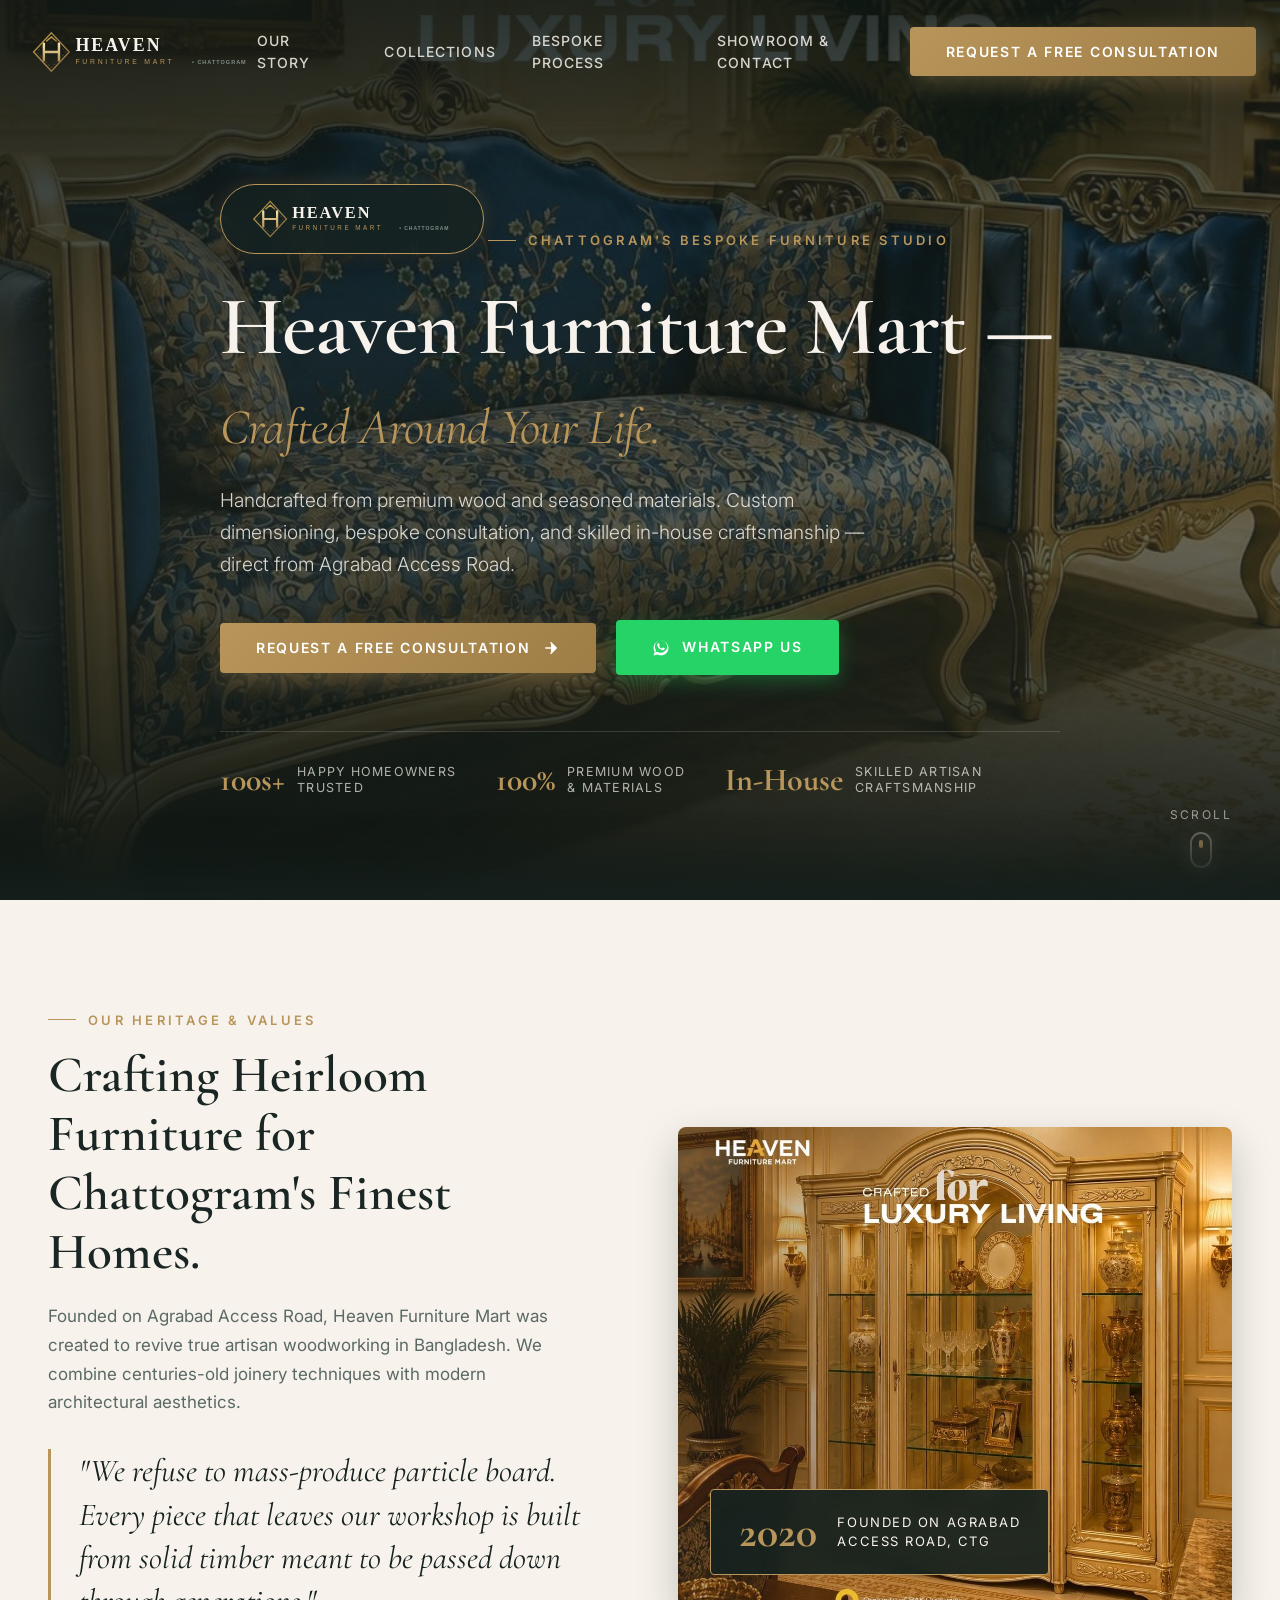
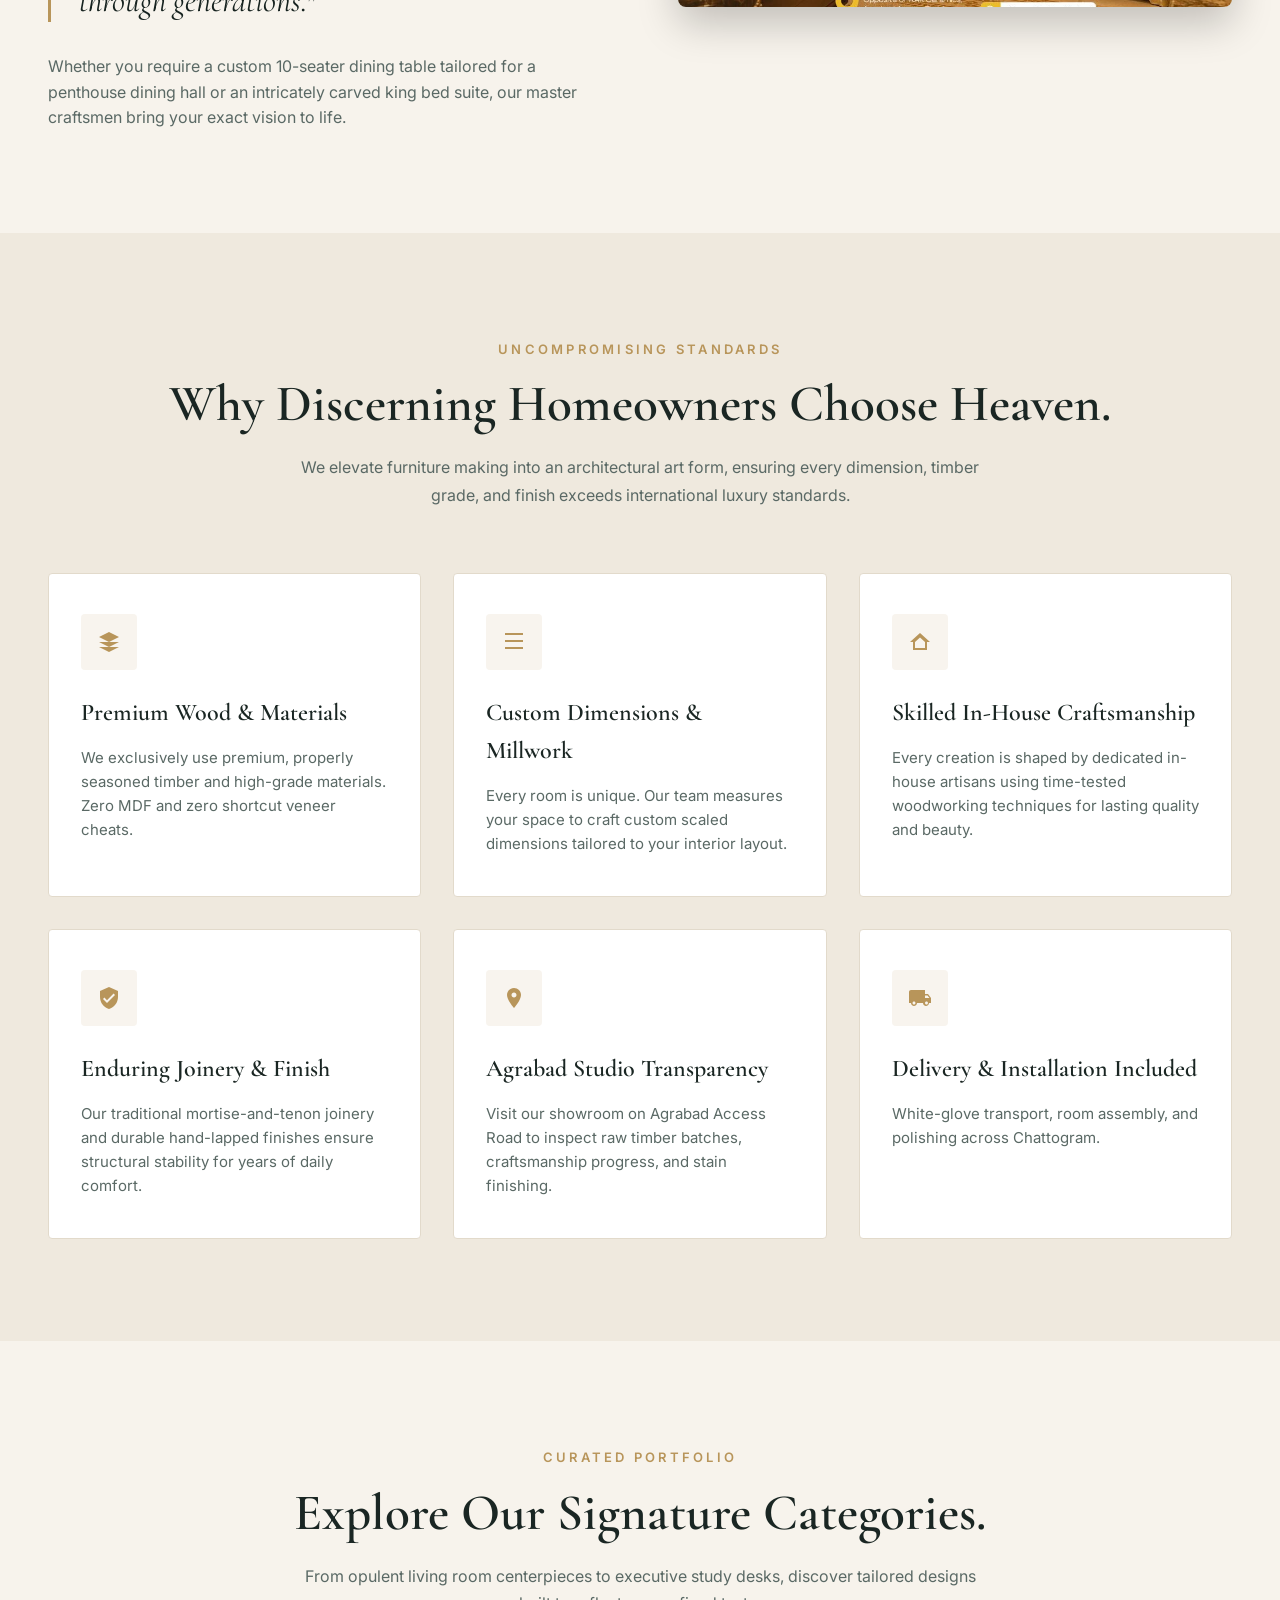
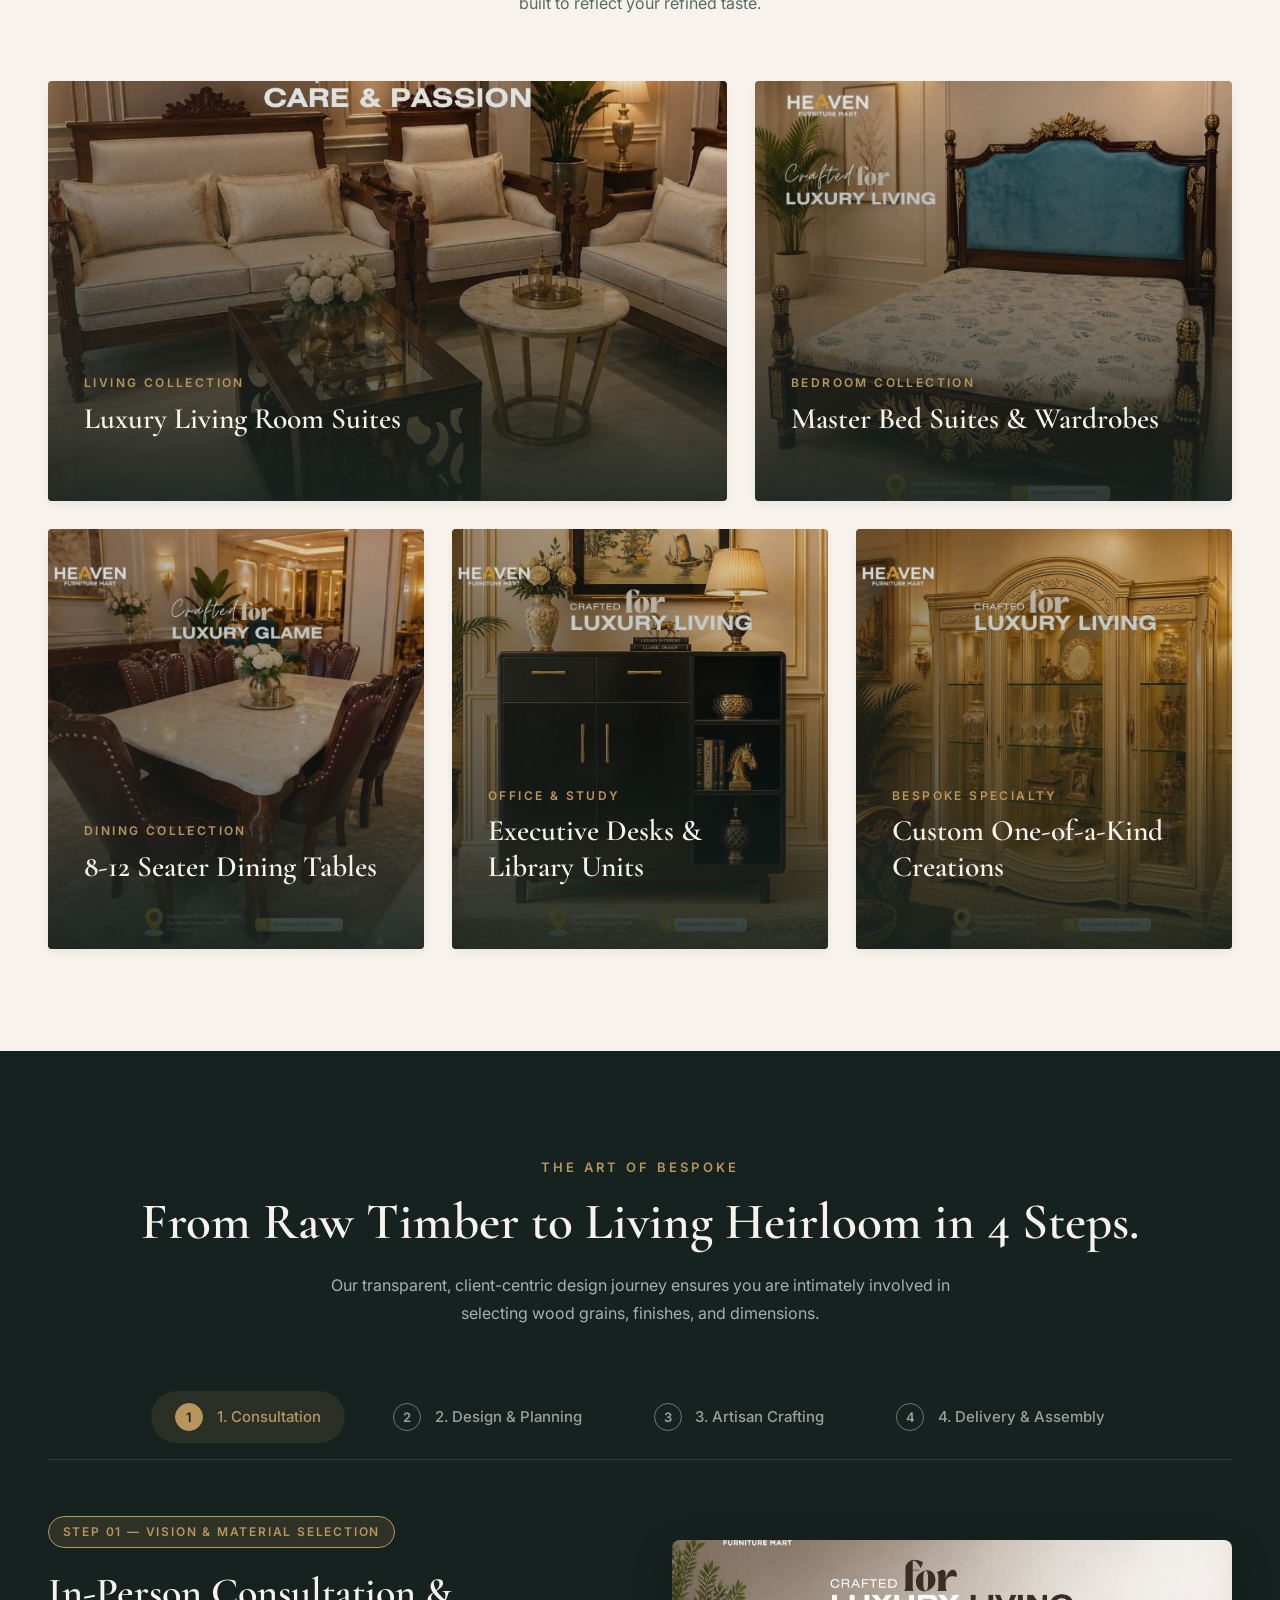
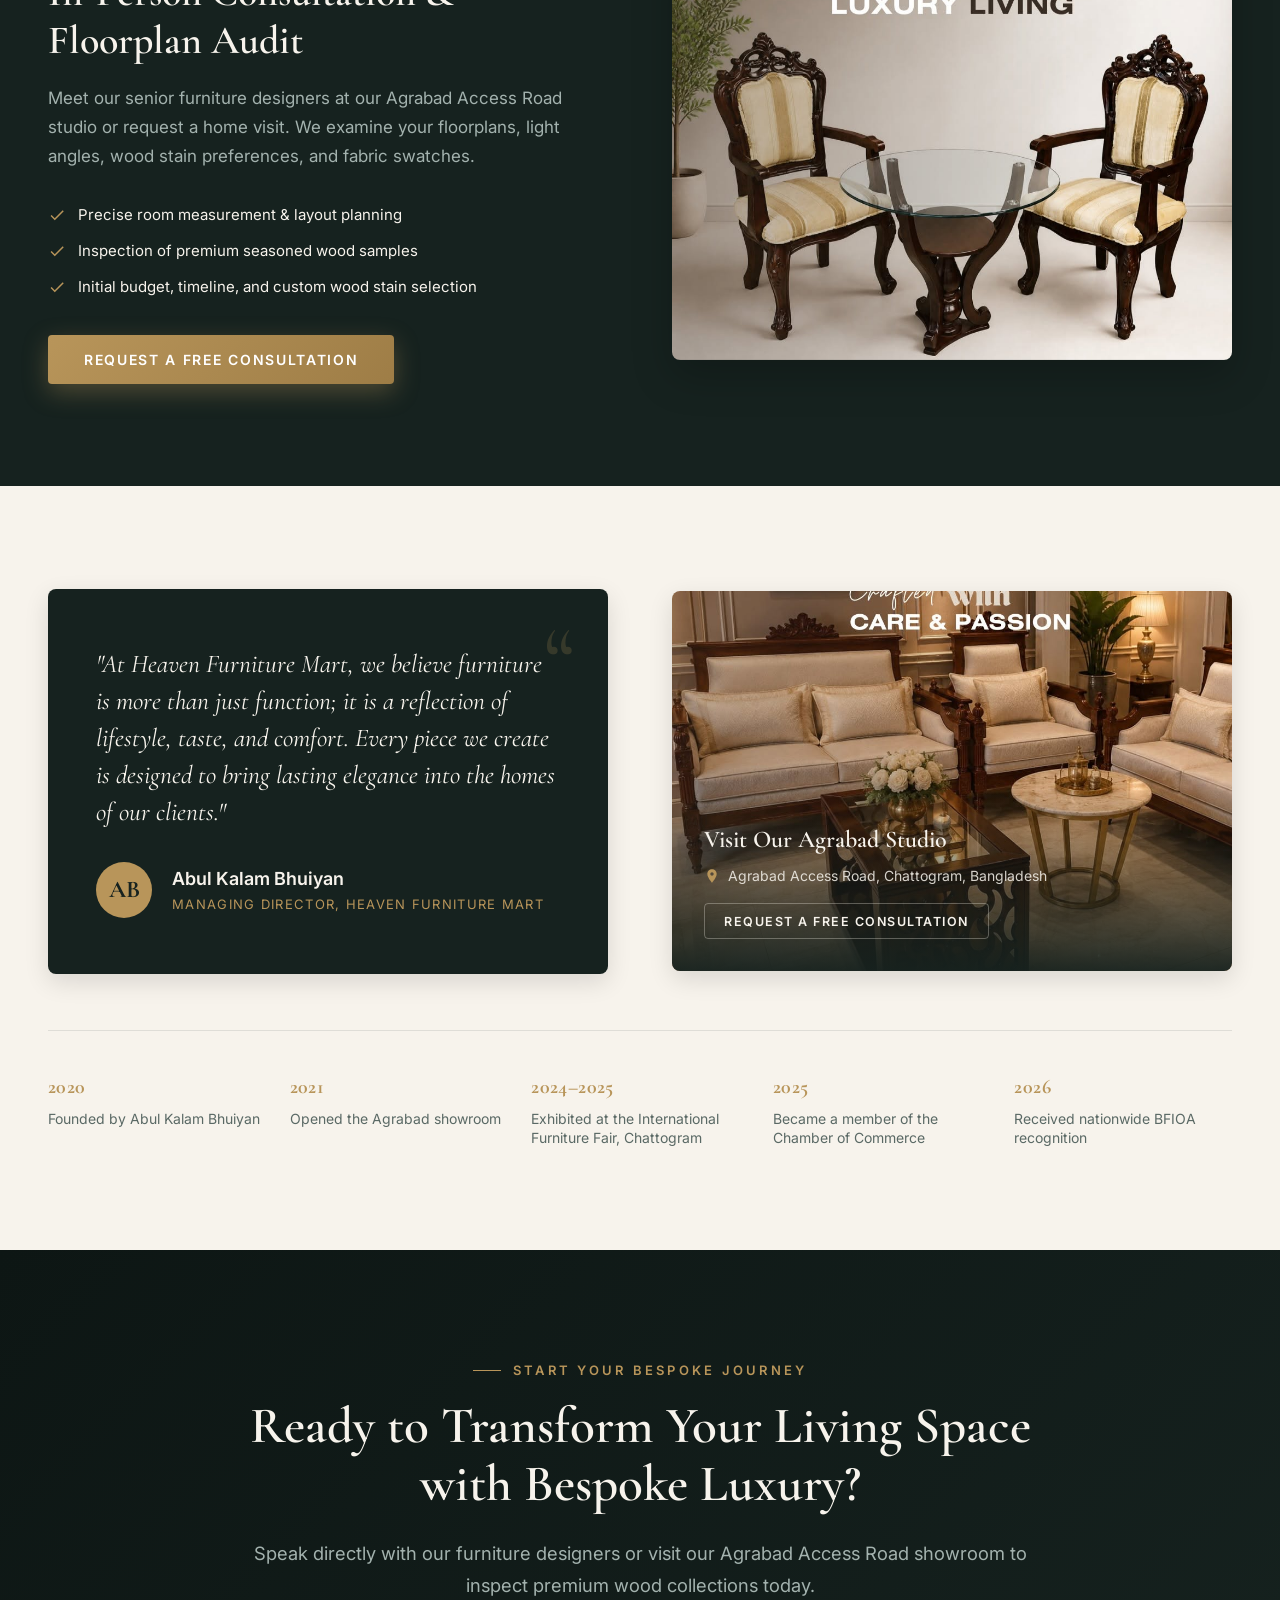
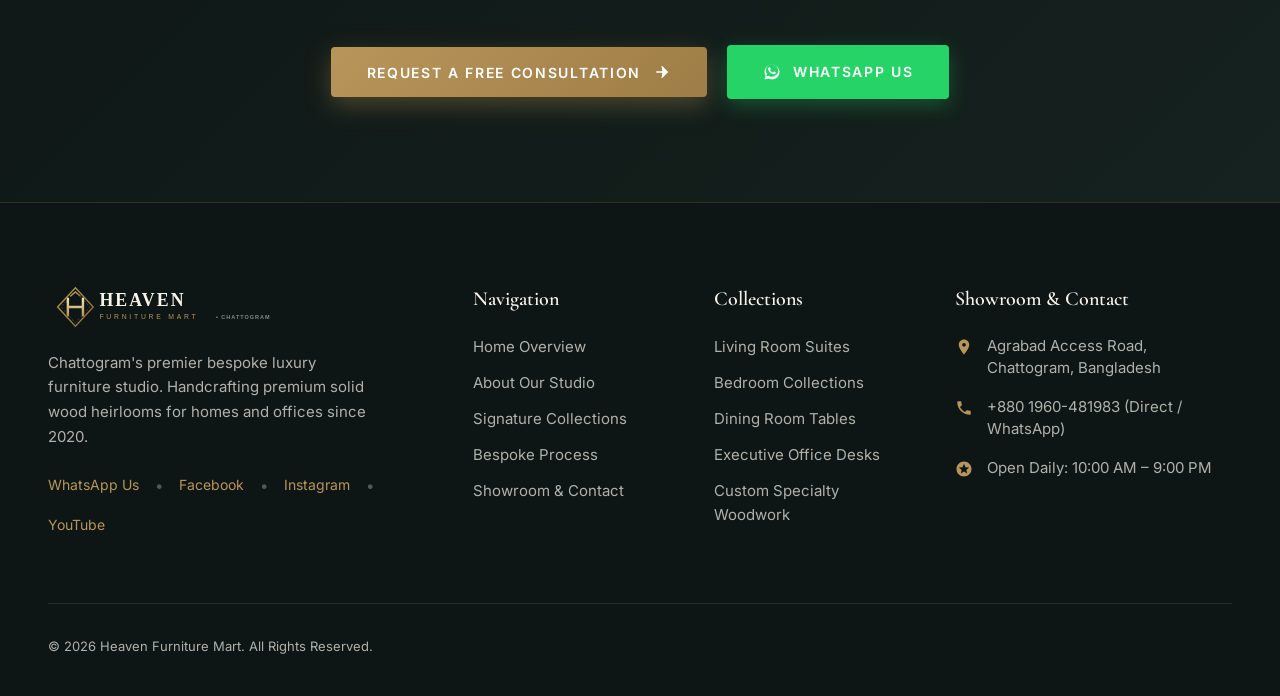
==== commit 279fe281: "Add RacDox-style ambient bottom viewport frosted blur fade overlay" ====
--- a/index.html
+++ b/index.html
@@ -3,11 +3,11 @@
 <head>
   <meta charset="UTF-8">
   <meta name="viewport" content="width=device-width, initial-scale=1.0">
-  <meta name="description" content="Heaven Furniture Mart - Chattogram's premier bespoke luxury furniture studio. Handcrafted bespoke wood furniture, custom design, and skilled in-house craftsmanship on Agrabad Access Road.">
-  <meta name="keywords" content="Heaven Furniture Mart, Chattogram furniture, bespoke furniture Agrabad, luxury furniture Bangladesh">
+  <meta name="description" content="Heaven Furniture Mart - Chattogram's premier bespoke luxury furniture and interior styling studio. Designed, crafted, and customized furniture for living, bedroom, dining, and office spaces at Agrabad Access Road.">
+  <meta name="keywords" content="Heaven Furniture Mart, Chattogram furniture, bespoke furniture Agrabad, custom furniture Bangladesh, luxury interior styling">
   <meta name="author" content="Heaven Furniture Mart">
   
-  <title>Heaven Furniture Mart | Bespoke Luxury Furniture Studio Chattogram</title>
+  <title>Heaven Furniture Mart | Bespoke Luxury Furniture Studio, Chattogram</title>
 
   <!-- Favicon -->
   <link rel="icon" href="data:image/svg+xml,<svg xmlns=%22http://www.w3.org/2000/svg%22 viewBox=%220 0 100 100%22><text y=%22.9em%22 font-size=%2290%22>🪑</text></svg>">
@@ -660,6 +660,9 @@
     </div>
   </div>
 
+  <!-- Ambient Bottom Viewport Frosted Blur Fade (RacDox Style) -->
+  <div class="viewport-bottom-fade" aria-hidden="true"></div>
+
   <!-- Main JavaScript Engine -->
   <script src="js/script.js"></script>
 </body>
--- a/css/style.css
+++ b/css/style.css
@@ -14,25 +14,25 @@
   --color-charcoal-teal: #16221F;
   --color-charcoal-dark: #0D1614;
   --color-charcoal-card: #1E2D29;
-  
+
   --color-gold: #B8955A;
   --color-gold-light: #D4AF37;
   --color-gold-hover: #9E7D46;
   --color-gold-glow: rgba(184, 149, 90, 0.25);
-  
+
   --color-ivory: #F7F3EC;
   --color-ivory-card: #FFFFFF;
   --color-ivory-muted: #EDE7DA;
   --color-ivory-border: #E2DACB;
-  
+
   --color-wood-dark: #3B2A20;
   --color-wood-tan: #C9A278;
-  
+
   --color-text-dark: #1A2623;
   --color-text-muted: #5A6965;
   --color-text-light: #F7F3EC;
   --color-text-light-muted: #A3B2AE;
-  
+
   --color-whatsapp: #25D366;
   --color-whatsapp-hover: #1EBE5A;
 
@@ -63,7 +63,9 @@
 /* --------------------------------------------------------------------------
    2. Reset & Universal Styles
    -------------------------------------------------------------------------- */
-*, *::before, *::after {
+*,
+*::before,
+*::after {
   box-sizing: border-box;
   margin: 0;
   padding: 0;
@@ -84,7 +86,8 @@
   -webkit-font-smoothing: antialiased;
 }
 
-img, svg {
+img,
+svg {
   display: block;
   max-width: 100%;
   height: auto;
@@ -106,13 +109,16 @@
 ::-webkit-scrollbar {
   width: 10px;
 }
+
 ::-webkit-scrollbar-track {
   background: var(--color-charcoal-dark);
 }
+
 ::-webkit-scrollbar-thumb {
   background: var(--color-gold);
   border-radius: var(--radius-sm);
 }
+
 ::-webkit-scrollbar-thumb:hover {
   background: var(--color-gold-light);
 }
@@ -225,7 +231,8 @@
 .btn-gold::after {
   content: '';
   position: absolute;
-  top: 0; left: -100%;
+  top: 0;
+  left: -100%;
   width: 50%;
   height: 100%;
   background: linear-gradient(90deg, transparent, rgba(255, 255, 255, 0.3), transparent);
@@ -280,7 +287,7 @@
 }
 
 /* --------------------------------------------------------------------------
-   5. Header & Navigation (Sticky & Glassmorphism)
+   5. Header & Navigation (Floating Dynamic Island Sticky Bar)
    -------------------------------------------------------------------------- */
 .header {
   position: fixed;
@@ -288,23 +295,60 @@
   left: 0;
   width: 100%;
   z-index: 1000;
-  padding: 1.25rem 0;
-  transition: all var(--transition-normal);
-}
-
+  padding: 1.5rem 0;
+  transition: all 0.4s cubic-bezier(0.16, 1, 0.3, 1);
+  pointer-events: none;
+}
+
+.header-container {
+  pointer-events: auto;
+  display: flex;
+  align-items: center;
+  justify-content: space-between;
+  width: 100%;
+  max-width: var(--container-max);
+  margin: 0 auto;
+  padding: 0 1.5rem;
+  transition: all 0.4s cubic-bezier(0.16, 1, 0.3, 1);
+}
+
+/* Floating Island Scrolled State */
 .header.scrolled {
-  background: rgba(22, 34, 31, 0.94);
-  backdrop-filter: blur(12px);
-  -webkit-backdrop-filter: blur(12px);
-  padding: 0.85rem 0;
-  border-bottom: 1px solid rgba(184, 149, 90, 0.2);
-  box-shadow: 0 8px 32px rgba(0, 0, 0, 0.3);
-}
-
-.header-container {
-  display: flex;
-  align-items: center;
-  justify-content: space-between;
+  top: 1rem;
+  padding: 0;
+  animation: navDropIn 0.45s cubic-bezier(0.16, 1, 0.3, 1) forwards;
+}
+
+@keyframes navDropIn {
+  0% {
+    opacity: 0;
+    transform: translateY(-25px) scale(0.96);
+  }
+  100% {
+    opacity: 1;
+    transform: translateY(0) scale(1);
+  }
+}
+
+.header.scrolled .header-container {
+  background: rgba(22, 34, 31, 0.90);
+  backdrop-filter: blur(16px);
+  -webkit-backdrop-filter: blur(16px);
+  border: 1px solid rgba(184, 149, 90, 0.35);
+  border-radius: var(--radius-full);
+  padding: 0.65rem 1.75rem;
+  max-width: 1100px;
+  width: calc(100% - 2rem);
+  box-shadow: 0 15px 35px -5px rgba(0, 0, 0, 0.5), 0 0 25px rgba(184, 149, 90, 0.15);
+}
+
+.header.scrolled .header-logo {
+  height: 40px;
+}
+
+.header.scrolled .header-cta {
+  padding: 0.65rem 1.4rem;
+  font-size: 0.78125rem;
 }
 
 .header-logo {
@@ -312,9 +356,10 @@
   width: auto;
   display: flex;
   align-items: center;
-}
-
-.header-logo svg {
+  transition: height var(--transition-normal);
+}
+
+.header-logo img {
   height: 100%;
   width: auto;
 }
@@ -456,14 +501,19 @@
   width: 100%;
   height: 100%;
   object-fit: cover;
-  object-position: center;
+  object-position: center 60%;
   transform: scale(1.05);
-  animation: heroZoom 20s infinite alternate ease-in-out;
+  animation: heroZoom 10s infinite alternate ease-in-out;
 }
 
 @keyframes heroZoom {
-  0% { transform: scale(1); }
-  100% { transform: scale(1.08); }
+  0% {
+    transform: scale(1.02);
+  }
+
+  100% {
+    transform: scale(1.10);
+  }
 }
 
 .hero-overlay {
@@ -474,8 +524,9 @@
   height: 100%;
   background: linear-gradient(
     180deg,
-    rgba(13, 22, 20, 0.75) 0%,
-    rgba(22, 34, 31, 0.65) 50%,
+    rgba(13, 22, 20, 0.88) 0%,
+    rgba(22, 34, 31, 0.60) 40%,
+    rgba(22, 34, 31, 0.65) 60%,
     rgba(13, 22, 20, 0.95) 100%
   );
   z-index: 2;
@@ -526,6 +577,7 @@
 }
 
 .hero-title span {
+  font-size: 0.60em;
   font-style: italic;
   font-weight: 400;
   color: var(--color-gold);
@@ -616,8 +668,15 @@
 }
 
 @keyframes scrollWheel {
-  0% { opacity: 1; top: 6px; }
-  100% { opacity: 0; top: 20px; }
+  0% {
+    opacity: 1;
+    top: 6px;
+  }
+
+  100% {
+    opacity: 0;
+    top: 20px;
+  }
 }
 
 /* --------------------------------------------------------------------------
@@ -828,12 +887,10 @@
   left: 0;
   width: 100%;
   height: 100%;
-  background: linear-gradient(
-    180deg,
-    rgba(22, 34, 31, 0.1) 0%,
-    rgba(22, 34, 31, 0.4) 50%,
-    rgba(22, 34, 31, 0.9) 100%
-  );
+  background: linear-gradient(180deg,
+      rgba(22, 34, 31, 0.1) 0%,
+      rgba(22, 34, 31, 0.4) 50%,
+      rgba(22, 34, 31, 0.9) 100%);
   display: flex;
   flex-direction: column;
   justify-content: flex-end;
@@ -954,8 +1011,15 @@
 }
 
 @keyframes fadeIn {
-  from { opacity: 0; transform: translateY(12px); }
-  to { opacity: 1; transform: translateY(0); }
+  from {
+    opacity: 0;
+    transform: translateY(12px);
+  }
+
+  to {
+    opacity: 1;
+    transform: translateY(0);
+  }
 }
 
 .step-badge {
@@ -1382,7 +1446,9 @@
   margin-bottom: 0.5rem;
 }
 
-.form-input, .form-select, .form-textarea {
+.form-input,
+.form-select,
+.form-textarea {
   width: 100%;
   padding: 0.85rem 1.15rem;
   background: rgba(247, 243, 236, 0.06);
@@ -1394,7 +1460,9 @@
   transition: border-color var(--transition-fast);
 }
 
-.form-input:focus, .form-select:focus, .form-textarea:focus {
+.form-input:focus,
+.form-select:focus,
+.form-textarea:focus {
   outline: none;
   border-color: var(--color-gold);
   background: rgba(247, 243, 236, 0.1);
@@ -1450,29 +1518,45 @@
 }
 
 /* Stagger delay helpers */
-.delay-1 { transition-delay: 0.1s; }
-.delay-2 { transition-delay: 0.2s; }
-.delay-3 { transition-delay: 0.3s; }
-.delay-4 { transition-delay: 0.4s; }
+.delay-1 {
+  transition-delay: 0.1s;
+}
+
+.delay-2 {
+  transition-delay: 0.2s;
+}
+
+.delay-3 {
+  transition-delay: 0.3s;
+}
+
+.delay-4 {
+  transition-delay: 0.4s;
+}
 
 /* --------------------------------------------------------------------------
    17. Responsive Media Queries
    -------------------------------------------------------------------------- */
 @media (max-width: 1024px) {
-  .brand-grid, .proof-grid, .bespoke-display {
+
+  .brand-grid,
+  .proof-grid,
+  .bespoke-display {
     grid-template-columns: 1fr;
     gap: 3rem;
   }
-  
+
   .pillars-grid {
     grid-template-columns: repeat(2, 1fr);
   }
-  
+
   .collections-grid {
     grid-template-columns: repeat(2, 1fr);
   }
-  
-  .collection-card.large, .collection-card.medium, .collection-card.third {
+
+  .collection-card.large,
+  .collection-card.medium,
+  .collection-card.third {
     grid-column: span 1;
   }
 
@@ -1483,22 +1567,24 @@
 }
 
 @media (max-width: 768px) {
-  .nav-desktop, .header-cta {
+
+  .nav-desktop,
+  .header-cta {
     display: none;
   }
-  
+
   .mobile-toggle {
     display: flex;
   }
-  
+
   .hero-trust-bar {
     gap: 1.5rem;
   }
-  
+
   .pillars-grid {
     grid-template-columns: 1fr;
   }
-  
+
   .collections-grid {
     grid-template-columns: 1fr;
   }
@@ -1511,17 +1597,44 @@
   .mobile-sticky-bar {
     display: block;
   }
-  
+
   .footer {
-    padding-bottom: 5.5rem; /* space for mobile sticky bar */
-  }
+    padding-bottom: 5.5rem;
+    /* space for mobile sticky bar */
+  }
+}
+
+/* --------------------------------------------------------------------------
+   18. Viewport Ambient Bottom Frosted Fade (RacDox Style)
+   -------------------------------------------------------------------------- */
+.viewport-bottom-fade {
+  position: fixed;
+  bottom: 0;
+  left: 0;
+  width: 100%;
+  height: 90px;
+  background: linear-gradient(
+    to top,
+    rgba(22, 34, 31, 0.75) 0%,
+    rgba(22, 34, 31, 0.25) 50%,
+    transparent 100%
+  );
+  backdrop-filter: blur(8px);
+  -webkit-backdrop-filter: blur(8px);
+  pointer-events: none;
+  z-index: 950;
+  -webkit-mask-image: linear-gradient(to top, rgba(0, 0, 0, 1) 0%, rgba(0, 0, 0, 0.7) 40%, rgba(0, 0, 0, 0) 100%);
+  mask-image: linear-gradient(to top, rgba(0, 0, 0, 1) 0%, rgba(0, 0, 0, 0.7) 40%, rgba(0, 0, 0, 0) 100%);
 }
 
 @media (prefers-reduced-motion: reduce) {
-  *, *::before, *::after {
+
+  *,
+  *::before,
+  *::after {
     animation-duration: 0.01ms !important;
     animation-iteration-count: 1 !important;
     transition-duration: 0.01ms !important;
     scroll-behavior: auto !important;
   }
-}
+}
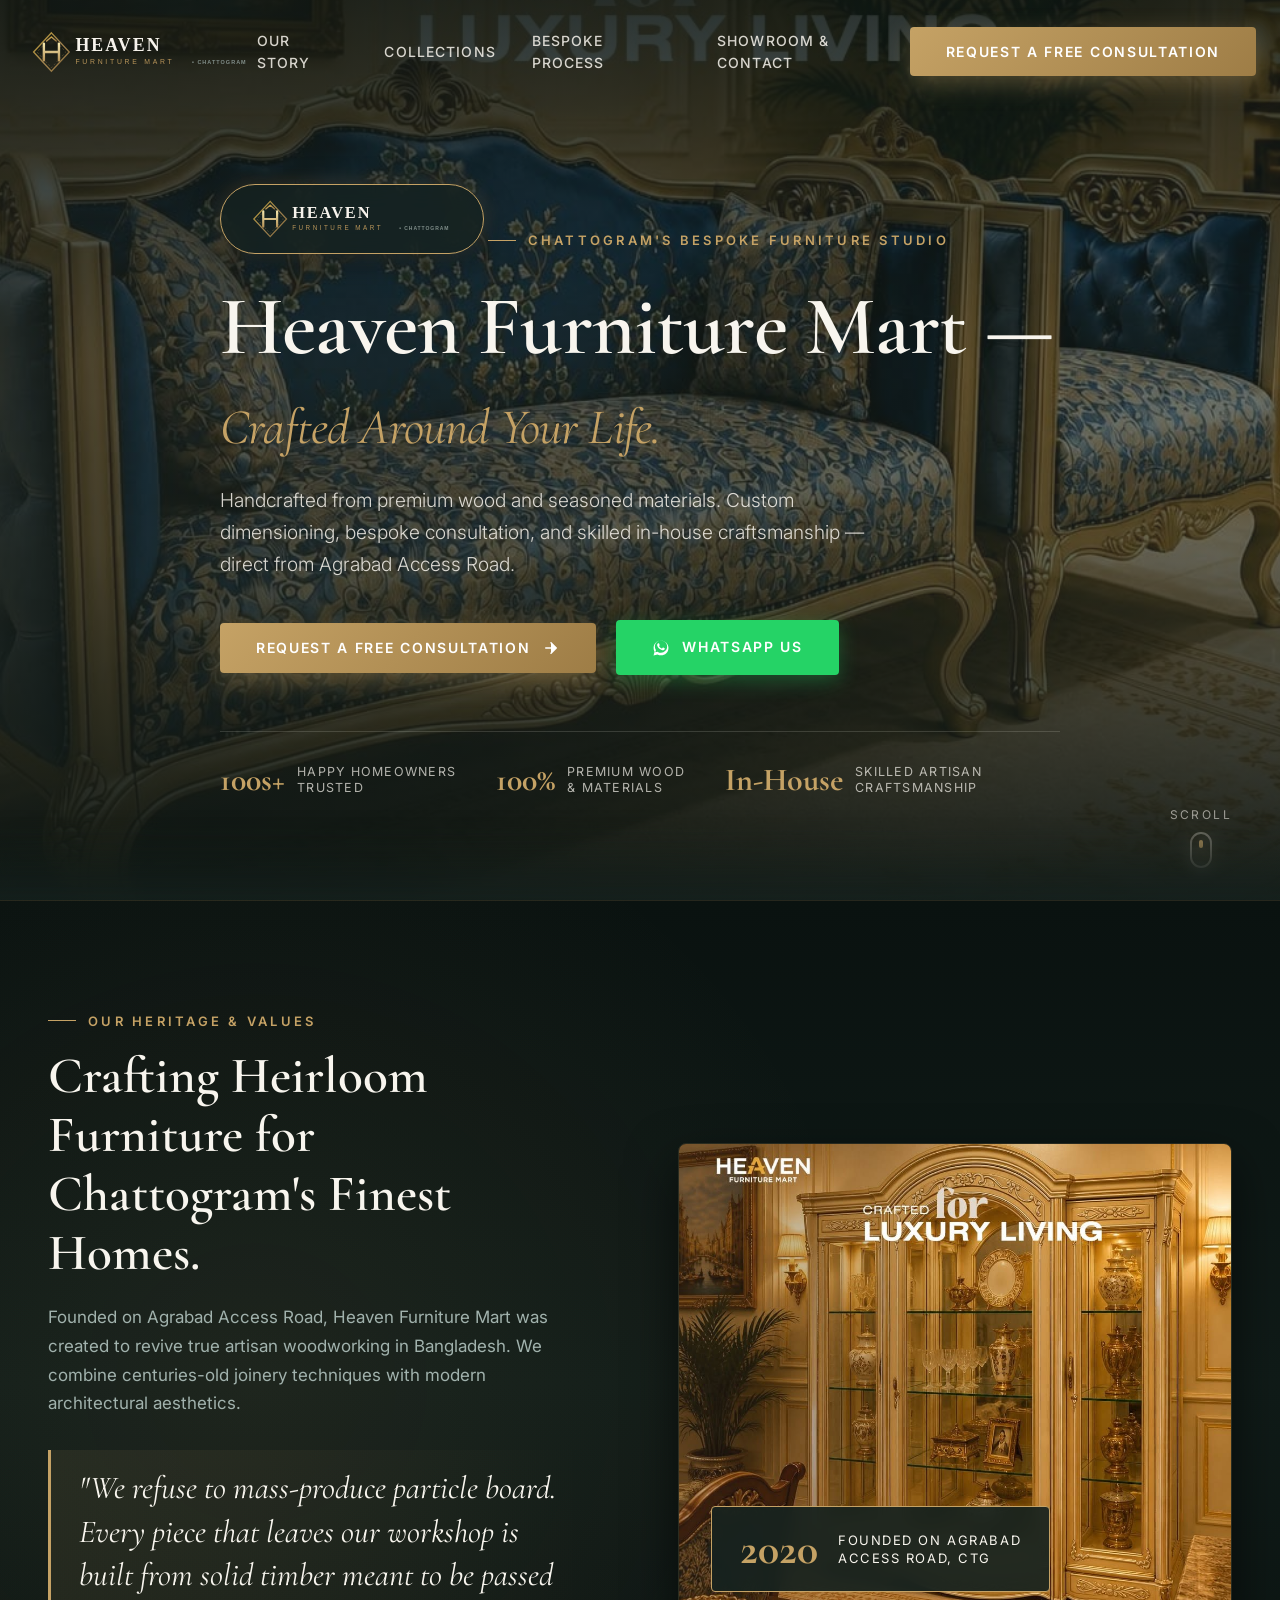
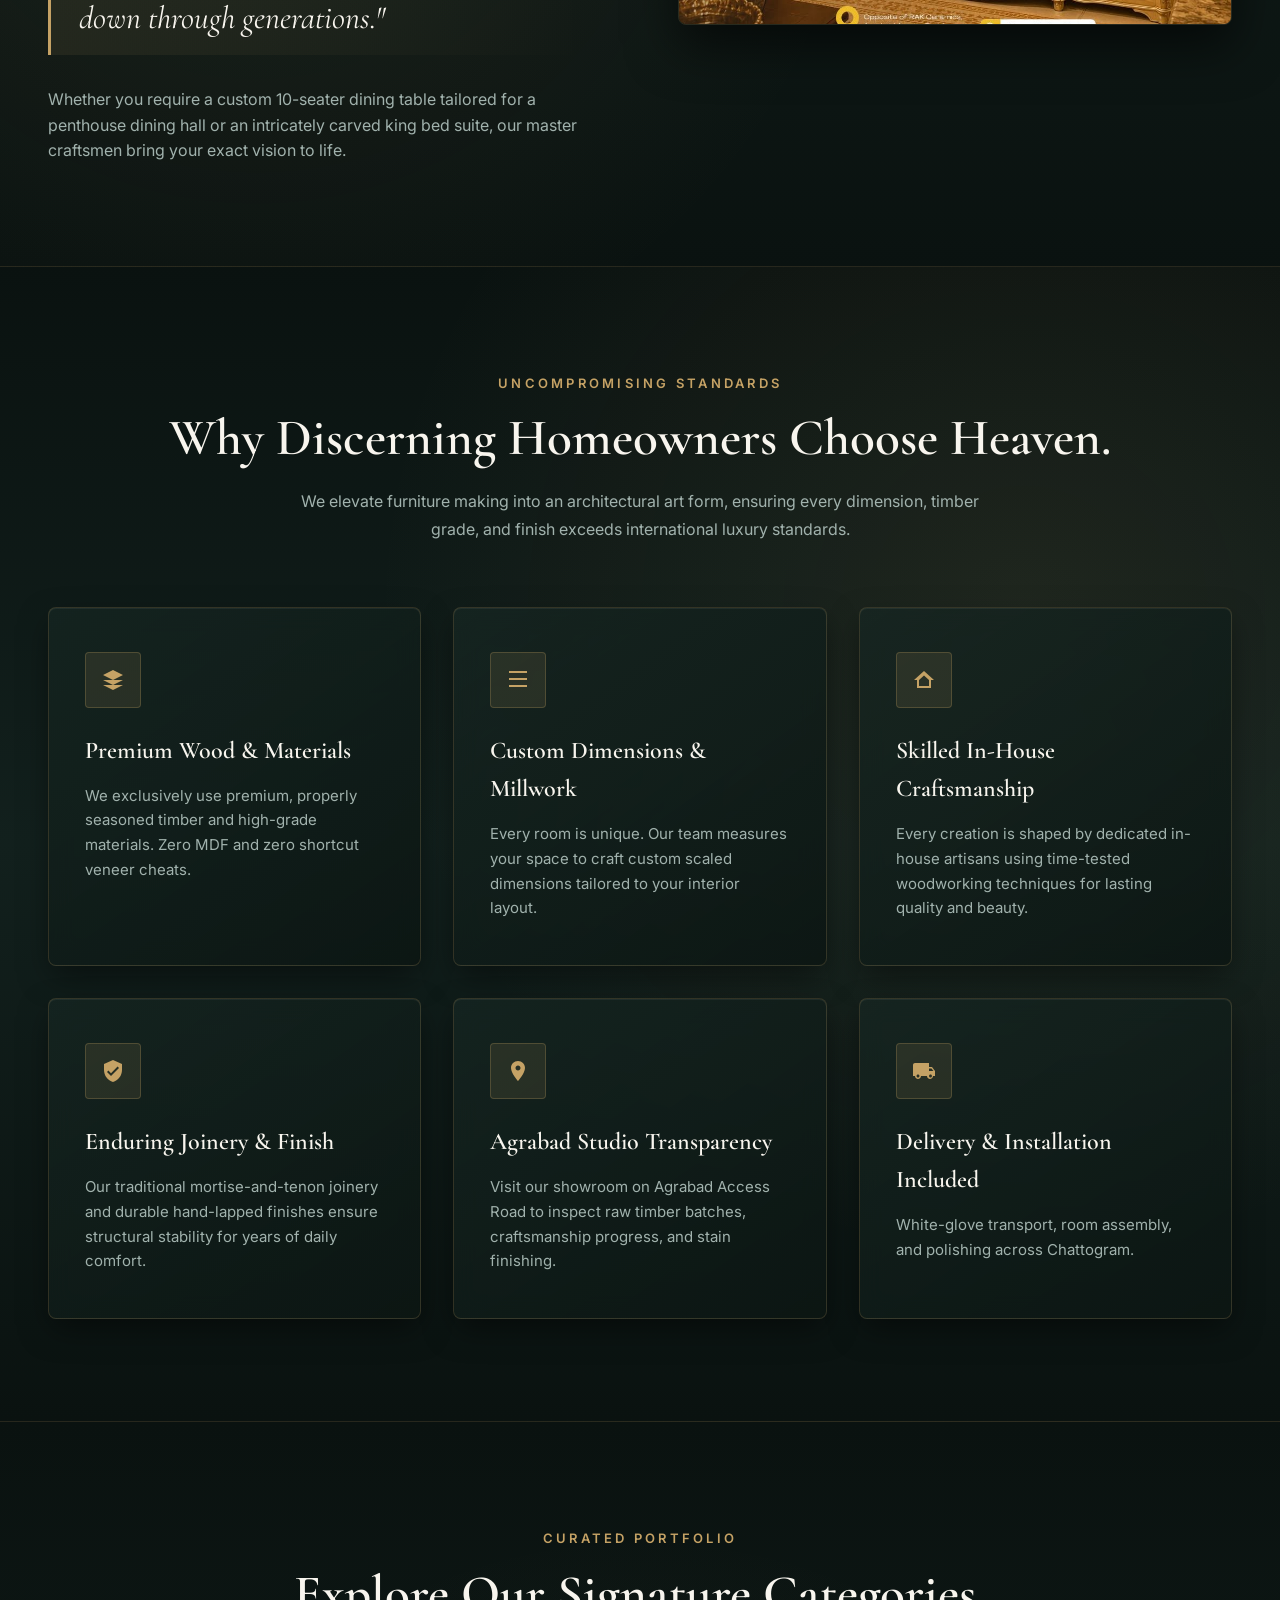
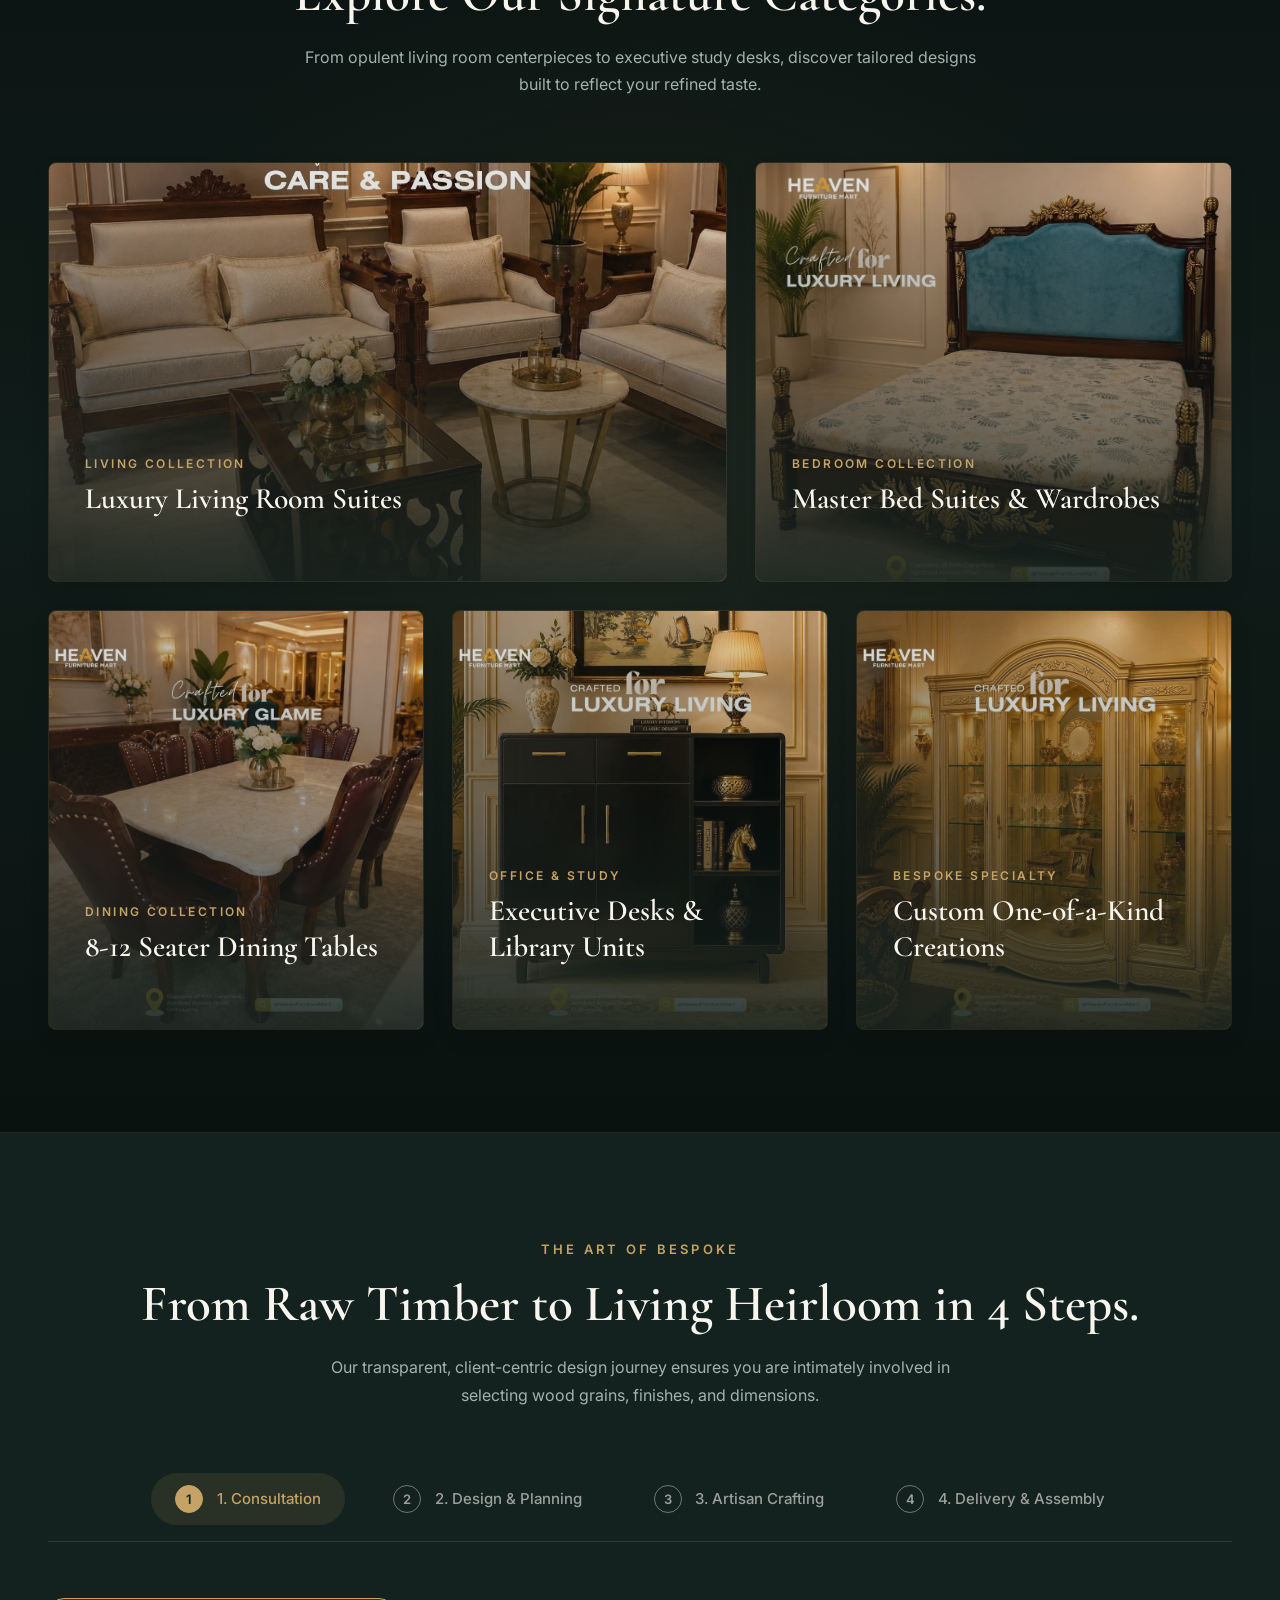
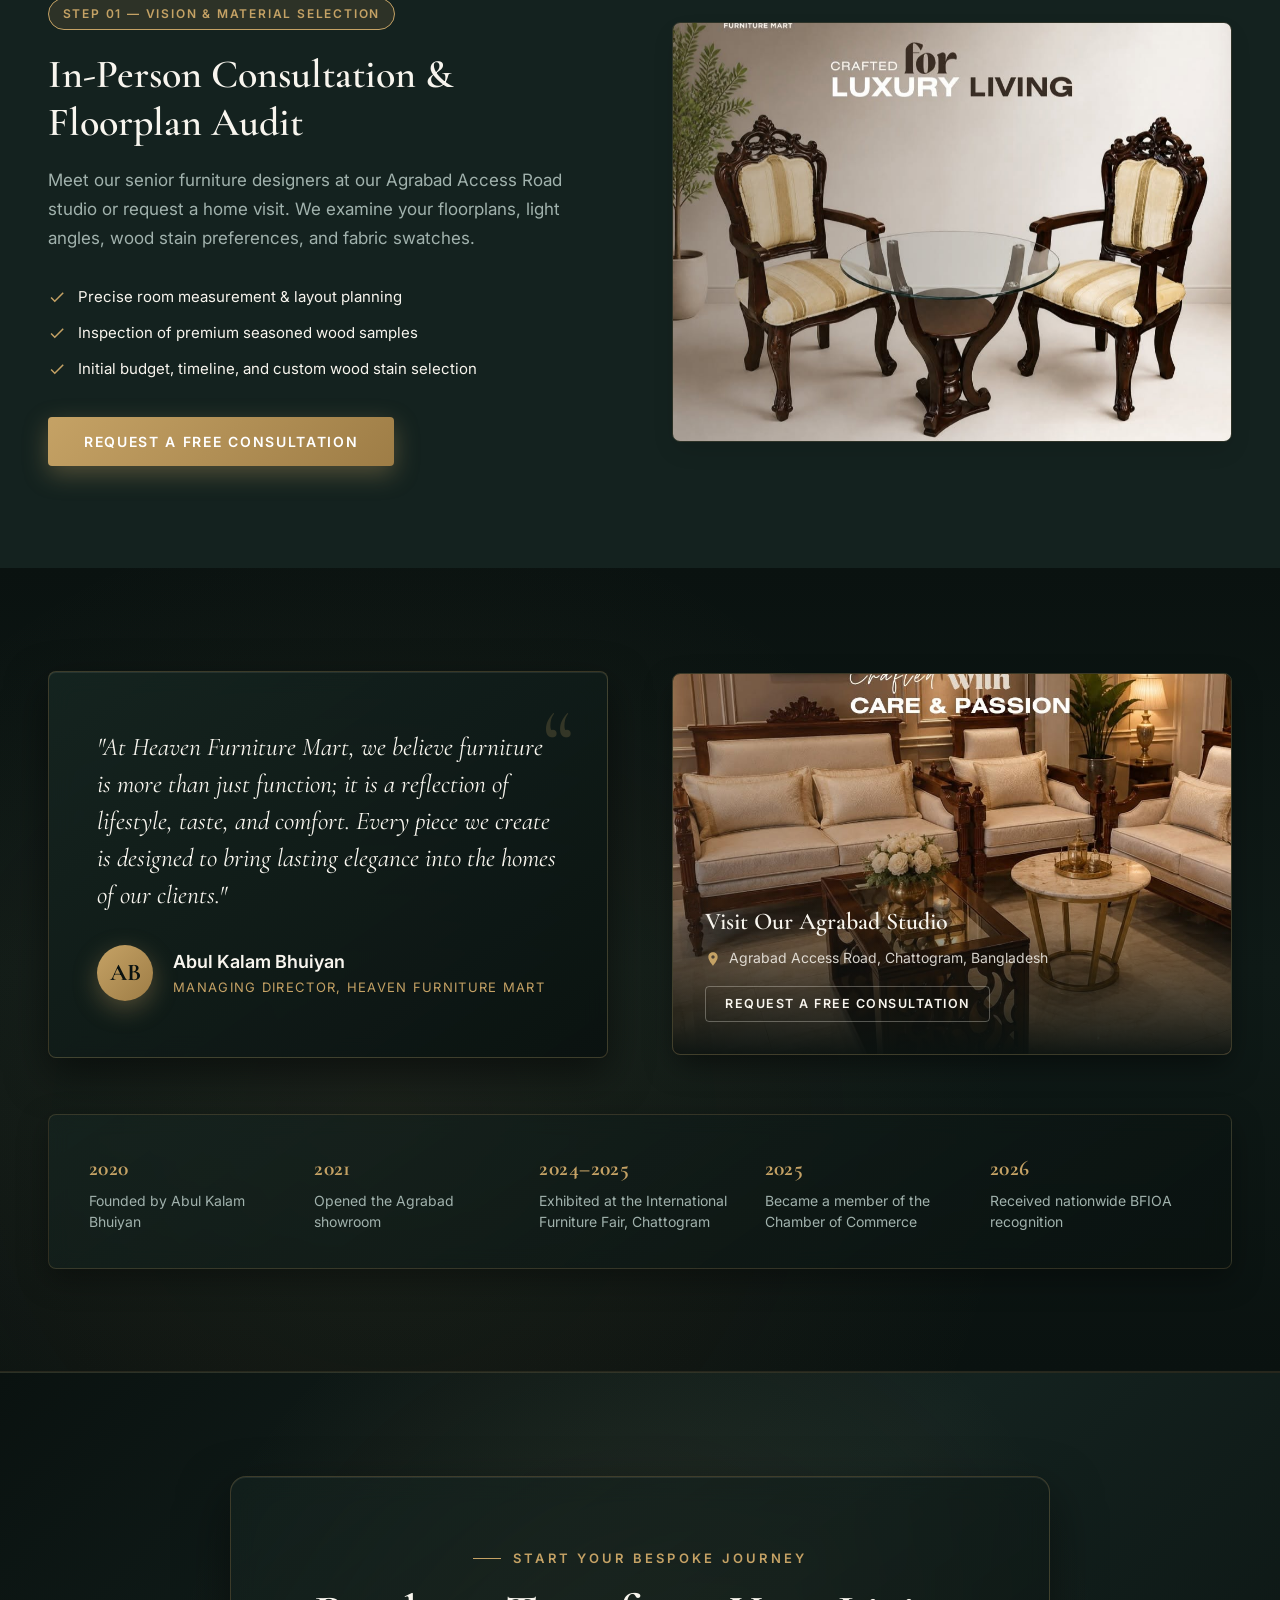
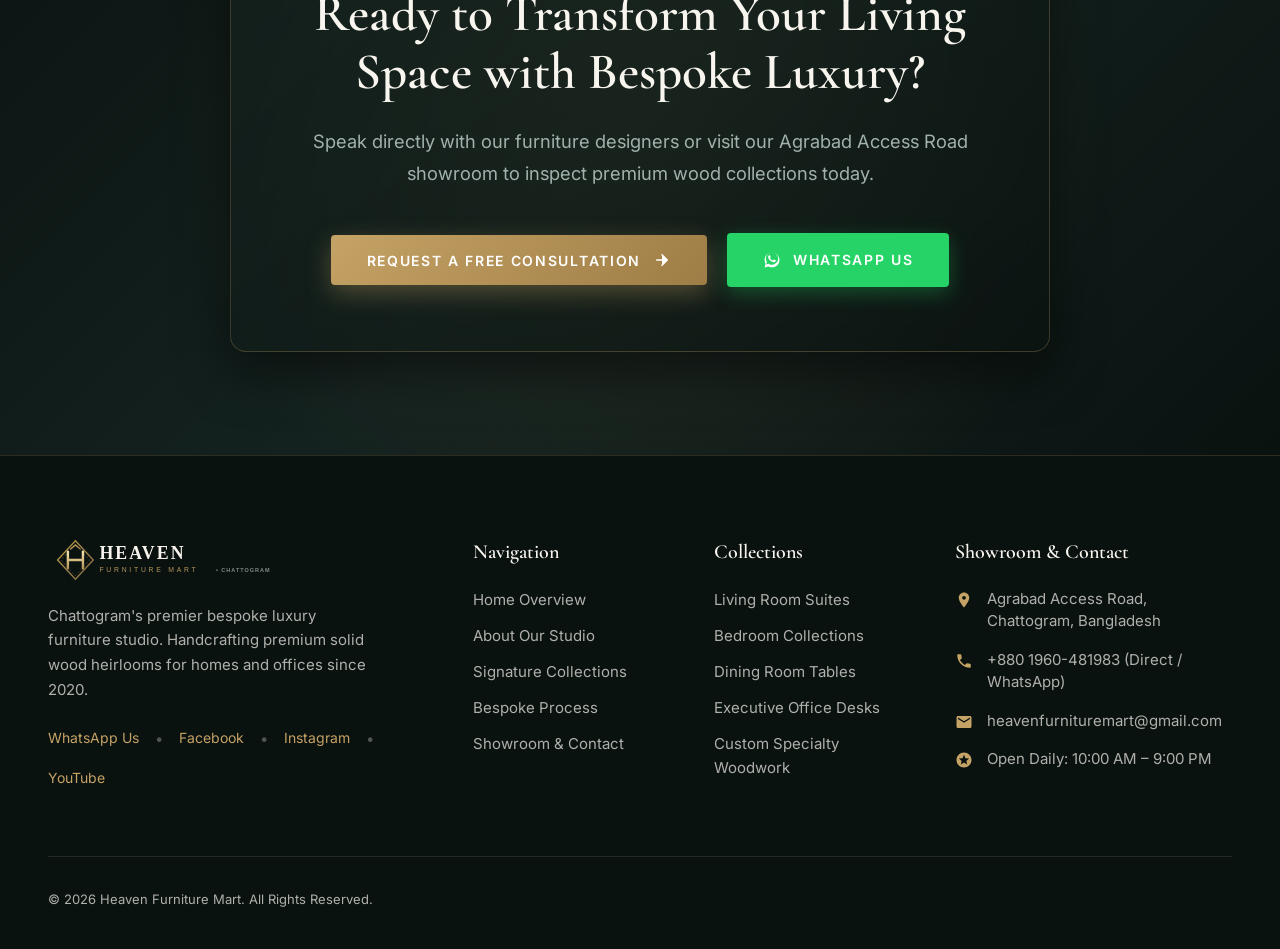
==== commit 6b031d12: "feat: upgrade to ultra-luxury dark-emerald and gold theme with clean codebase" ====
--- a/index.html
+++ b/index.html
@@ -467,7 +467,7 @@
           </div>
         </div>
 
-        <!-- Milestone Timeline Strip (FIX 3) -->
+        <!-- Milestone Timeline Strip -->
         <div class="milestones-strip reveal delay-1">
           <div class="milestone-item">
             <span class="milestone-year">2020</span>
@@ -582,6 +582,11 @@
           </div>
 
           <div class="footer-contact-item">
+            <svg class="footer-icon" viewBox="0 0 24 24"><path d="M20 4H4c-1.1 0-1.99.9-1.99 2L2 18c0 1.1.9 2 2 2h16c1.1 0 2-.9 2-2V6c0-1.1-.9-2-2-2zm0 4l-8 5-8-5V6l8 5 8-5v2z"/></svg>
+            <div>heavenfurnituremart@gmail.com</div>
+          </div>
+
+          <div class="footer-contact-item">
             <svg class="footer-icon" viewBox="0 0 24 24"><path d="M11.99 2C6.47 2 2 6.48 2 12s4.47 10 9.99 10C17.52 22 22 17.52 22 12S17.52 2 11.99 2zm4.24 16L12 15.45 7.77 18l1.12-4.81-3.73-3.23 4.92-.42L12 5l1.92 4.53 4.92.42-3.73 3.23L16.23 18z"/></svg>
             <div>Open Daily: 10:00 AM – 9:00 PM</div>
           </div>
@@ -590,7 +595,6 @@
 
       <div class="footer-bottom">
         <div>&copy; 2026 Heaven Furniture Mart. All Rights Reserved.</div>
-        <!-- RACDOX Hackathon Submission — Zero-Dependency Build -->
       </div>
     </div>
   </footer>
@@ -660,7 +664,7 @@
     </div>
   </div>
 
-  <!-- Ambient Bottom Viewport Frosted Blur Fade (RacDox Style) -->
+  <!-- Ambient Bottom Viewport Frosted Blur Fade -->
   <div class="viewport-bottom-fade" aria-hidden="true"></div>
 
   <!-- Main JavaScript Engine -->
--- a/css/style.css
+++ b/css/style.css
@@ -10,28 +10,31 @@
 @import url('https://fonts.googleapis.com/css2?family=Cormorant+Garamond:ital,wght@0,400;0,500;0,600;0,700;1,400;1,600&family=Inter:wght@300;400;500;600;700&display=swap');
 
 :root {
-  /* Color Palette */
-  --color-charcoal-teal: #16221F;
-  --color-charcoal-dark: #0D1614;
-  --color-charcoal-card: #1E2D29;
-
-  --color-gold: #B8955A;
-  --color-gold-light: #D4AF37;
-  --color-gold-hover: #9E7D46;
-  --color-gold-glow: rgba(184, 149, 90, 0.25);
-
-  --color-ivory: #F7F3EC;
-  --color-ivory-card: #FFFFFF;
-  --color-ivory-muted: #EDE7DA;
-  --color-ivory-border: #E2DACB;
-
-  --color-wood-dark: #3B2A20;
+  /* Color Palette - Ultra Luxury Midnight Emerald & Burnished Gold */
+  --color-charcoal-teal: #14221F;
+  --color-charcoal-dark: #0A1210;
+  --color-charcoal-card: #162622;
+  --color-charcoal-surface: #101B18;
+  --color-charcoal-border: rgba(197, 162, 101, 0.22);
+
+  --color-gold: #C5A265;
+  --color-gold-light: #E5C384;
+  --color-gold-hover: #A88448;
+  --color-gold-glow: rgba(197, 162, 101, 0.25);
+  --color-gold-subtle: rgba(197, 162, 101, 0.08);
+
+  --color-ivory: #F8F5EE;
+  --color-ivory-card: #162622;
+  --color-ivory-muted: #A1B2AD;
+  --color-ivory-border: rgba(197, 162, 101, 0.2);
+
+  --color-wood-dark: #2A1D16;
   --color-wood-tan: #C9A278;
 
-  --color-text-dark: #1A2623;
-  --color-text-muted: #5A6965;
-  --color-text-light: #F7F3EC;
-  --color-text-light-muted: #A3B2AE;
+  --color-text-dark: #F8F5EE;
+  --color-text-muted: #A1B2AD;
+  --color-text-light: #F8F5EE;
+  --color-text-light-muted: #A1B2AD;
 
   --color-whatsapp: #25D366;
   --color-whatsapp-hover: #1EBE5A;
@@ -41,10 +44,11 @@
   --font-sans: 'Inter', -apple-system, BlinkMacSystemFont, 'Segoe UI', Roboto, sans-serif;
 
   /* Elevation & Shadows */
-  --shadow-sm: 0 4px 12px rgba(0, 0, 0, 0.05);
-  --shadow-md: 0 8px 24px rgba(0, 0, 0, 0.12);
-  --shadow-lg: 0 16px 40px rgba(0, 0, 0, 0.22);
-  --shadow-gold: 0 8px 25px rgba(184, 149, 90, 0.35);
+  --shadow-sm: 0 4px 16px rgba(0, 0, 0, 0.25);
+  --shadow-md: 0 8px 30px rgba(0, 0, 0, 0.4);
+  --shadow-lg: 0 20px 50px rgba(0, 0, 0, 0.6);
+  --shadow-gold: 0 8px 25px rgba(197, 162, 101, 0.35);
+  --shadow-gold-glow: 0 0 35px rgba(197, 162, 101, 0.22);
 
   /* Transitions */
   --ease-out-cubic: cubic-bezier(0.215, 0.61, 0.355, 1);
@@ -79,8 +83,13 @@
 
 body {
   font-family: var(--font-sans);
-  background-color: var(--color-ivory);
-  color: var(--color-text-dark);
+  background-color: var(--color-charcoal-dark);
+  background-image: 
+    radial-gradient(circle at 15% 15%, rgba(197, 162, 101, 0.07) 0%, transparent 40%),
+    radial-gradient(circle at 85% 45%, rgba(20, 34, 31, 0.8) 0%, transparent 50%),
+    radial-gradient(circle at 50% 85%, rgba(197, 162, 101, 0.05) 0%, transparent 50%);
+  background-attachment: fixed;
+  color: var(--color-text-light);
   line-height: 1.6;
   overflow-x: hidden;
   -webkit-font-smoothing: antialiased;
@@ -324,6 +333,7 @@
     opacity: 0;
     transform: translateY(-25px) scale(0.96);
   }
+
   100% {
     opacity: 1;
     transform: translateY(0) scale(1);
@@ -522,13 +532,11 @@
   left: 0;
   width: 100%;
   height: 100%;
-  background: linear-gradient(
-    180deg,
-    rgba(13, 22, 20, 0.88) 0%,
-    rgba(22, 34, 31, 0.60) 40%,
-    rgba(22, 34, 31, 0.65) 60%,
-    rgba(13, 22, 20, 0.95) 100%
-  );
+  background: linear-gradient(180deg,
+      rgba(13, 22, 20, 0.88) 0%,
+      rgba(22, 34, 31, 0.60) 40%,
+      rgba(22, 34, 31, 0.65) 60%,
+      rgba(13, 22, 20, 0.95) 100%);
   z-index: 2;
 }
 
@@ -683,8 +691,12 @@
    7. Brand Story & Intro Section
    -------------------------------------------------------------------------- */
 .brand-intro {
-  background-color: var(--color-ivory);
-  position: relative;
+  background: 
+    radial-gradient(circle at 20% 50%, rgba(197, 162, 101, 0.08) 0%, transparent 55%),
+    linear-gradient(180deg, #0A1210 0%, #101B18 50%, #0A1210 100%);
+  position: relative;
+  border-top: 1px solid rgba(197, 162, 101, 0.15);
+  border-bottom: 1px solid rgba(197, 162, 101, 0.15);
 }
 
 .brand-grid {
@@ -703,10 +715,12 @@
   font-size: clamp(1.5rem, 2.5vw, 2.25rem);
   font-style: italic;
   line-height: 1.35;
-  color: var(--color-charcoal-teal);
+  color: var(--color-ivory);
   border-left: 3px solid var(--color-gold);
-  padding-left: 1.75rem;
+  padding: 1rem 1.75rem;
   margin: 2rem 0;
+  background: linear-gradient(90deg, rgba(197, 162, 101, 0.09) 0%, transparent 100%);
+  border-radius: 0 var(--radius-sm) var(--radius-sm) 0;
 }
 
 .brand-image-wrapper {
@@ -714,17 +728,27 @@
   border-radius: var(--radius-md);
   overflow: hidden;
   box-shadow: var(--shadow-lg);
+  border: 1px solid rgba(184, 149, 90, 0.15);
+  transition: transform 0.45s cubic-bezier(0.16, 1, 0.3, 1), box-shadow 0.45s cubic-bezier(0.16, 1, 0.3, 1), border-color 0.4s ease;
+  cursor: pointer;
+  will-change: transform, box-shadow;
+}
+
+.brand-image-wrapper:hover {
+  transform: translateY(-14px) scale(1.02);
+  border-color: rgba(184, 149, 90, 0.6);
+  box-shadow: 0 25px 50px -12px rgba(0, 0, 0, 0.35), 0 0 30px rgba(184, 149, 90, 0.25);
 }
 
 .brand-image-wrapper img {
   width: 100%;
   height: 480px;
   object-fit: cover;
-  transition: transform var(--transition-slow);
+  transition: transform 0.55s cubic-bezier(0.16, 1, 0.3, 1);
 }
 
 .brand-image-wrapper:hover img {
-  transform: scale(1.04);
+  transform: scale(1.06);
 }
 
 .brand-experience-badge {
@@ -761,8 +785,11 @@
    8. Why Choose Us (Pillars Grid)
    -------------------------------------------------------------------------- */
 .why-us {
-  background-color: #EFE9DE;
-  position: relative;
+  background: 
+    radial-gradient(circle at 80% 30%, rgba(197, 162, 101, 0.09) 0%, transparent 50%),
+    linear-gradient(180deg, #0A1210 0%, #12201D 50%, #0A1210 100%);
+  position: relative;
+  border-bottom: 1px solid rgba(197, 162, 101, 0.15);
 }
 
 .pillars-grid {
@@ -772,11 +799,14 @@
 }
 
 .pillar-card {
-  background: var(--color-ivory-card);
-  padding: 2.5rem 2rem;
-  border-radius: var(--radius-sm);
-  border: 1px solid var(--color-ivory-border);
-  transition: all var(--transition-normal);
+  background: linear-gradient(145deg, rgba(22, 38, 34, 0.75) 0%, rgba(12, 22, 19, 0.9) 100%);
+  backdrop-filter: blur(12px);
+  -webkit-backdrop-filter: blur(12px);
+  padding: 2.75rem 2.25rem;
+  border-radius: var(--radius-md);
+  border: 1px solid rgba(197, 162, 101, 0.2);
+  box-shadow: 0 12px 32px -5px rgba(0, 0, 0, 0.5), inset 0 1px 0 rgba(255, 255, 255, 0.06);
+  transition: transform 0.45s cubic-bezier(0.16, 1, 0.3, 1), box-shadow 0.45s cubic-bezier(0.16, 1, 0.3, 1), border-color 0.45s cubic-bezier(0.16, 1, 0.3, 1);
   position: relative;
   display: flex;
   flex-direction: column;
@@ -789,15 +819,15 @@
   left: 0;
   width: 100%;
   height: 3px;
-  background: var(--color-gold);
+  background: linear-gradient(90deg, transparent, var(--color-gold), transparent);
   opacity: 0;
   transition: opacity var(--transition-normal);
 }
 
 .pillar-card:hover {
-  transform: translateY(-6px);
-  box-shadow: var(--shadow-md);
-  border-color: transparent;
+  transform: translateY(-12px) scale(1.015);
+  box-shadow: 0 24px 50px -10px rgba(0, 0, 0, 0.6), 0 0 30px rgba(197, 162, 101, 0.25);
+  border-color: rgba(229, 195, 132, 0.5);
 }
 
 .pillar-card:hover::before {
@@ -807,19 +837,22 @@
 .pillar-icon-box {
   width: 56px;
   height: 56px;
-  background-color: rgba(184, 149, 90, 0.1);
+  background: rgba(197, 162, 101, 0.12);
+  border: 1px solid rgba(197, 162, 101, 0.25);
   border-radius: var(--radius-sm);
   display: flex;
   align-items: center;
   justify-content: center;
   color: var(--color-gold);
   margin-bottom: 1.5rem;
-  transition: background-color var(--transition-fast);
+  transition: all var(--transition-fast);
 }
 
 .pillar-card:hover .pillar-icon-box {
-  background-color: var(--color-gold);
+  background: linear-gradient(135deg, var(--color-gold) 0%, #9E7D46 100%);
   color: #FFFFFF;
+  box-shadow: var(--shadow-gold);
+  border-color: transparent;
 }
 
 .pillar-title {
@@ -827,20 +860,23 @@
   font-size: 1.5rem;
   font-weight: 600;
   margin-bottom: 0.85rem;
-  color: var(--color-text-dark);
+  color: var(--color-ivory);
 }
 
 .pillar-desc {
   font-size: 0.9375rem;
   color: var(--color-text-muted);
-  line-height: 1.6;
+  line-height: 1.65;
 }
 
 /* --------------------------------------------------------------------------
    9. Collections Showcase Section
    -------------------------------------------------------------------------- */
 .collections {
-  background-color: var(--color-ivory);
+  background: 
+    radial-gradient(circle at 50% 50%, rgba(197, 162, 101, 0.07) 0%, transparent 60%),
+    linear-gradient(180deg, #0A1210 0%, #101C19 50%, #0A1210 100%);
+  border-bottom: 1px solid rgba(197, 162, 101, 0.15);
 }
 
 .collections-grid {
@@ -851,11 +887,62 @@
 
 .collection-card {
   position: relative;
-  border-radius: var(--radius-sm);
+  border-radius: var(--radius-md);
   overflow: hidden;
   height: 420px;
-  box-shadow: var(--shadow-sm);
+  box-shadow: 0 10px 25px -5px rgba(0, 0, 0, 0.15);
   cursor: pointer;
+  border: 1px solid rgba(184, 149, 90, 0.15);
+  transition: transform 0.45s cubic-bezier(0.16, 1, 0.3, 1), box-shadow 0.45s cubic-bezier(0.16, 1, 0.3, 1), border-color 0.45s cubic-bezier(0.16, 1, 0.3, 1);
+  animation: bubbleFloat 6s ease-in-out infinite;
+  will-change: transform, box-shadow;
+}
+
+/* Staggered Floating / Bubble Bobbing for each card */
+.collections-grid .collection-card:nth-child(1) {
+  animation-duration: 5.5s;
+  animation-delay: 0s;
+}
+
+.collections-grid .collection-card:nth-child(2) {
+  animation-duration: 6.5s;
+  animation-delay: 0.9s;
+}
+
+.collections-grid .collection-card:nth-child(3) {
+  animation-duration: 5.8s;
+  animation-delay: 1.8s;
+}
+
+.collections-grid .collection-card:nth-child(4) {
+  animation-duration: 6.2s;
+  animation-delay: 2.5s;
+}
+
+.collections-grid .collection-card:nth-child(5) {
+  animation-duration: 5.4s;
+  animation-delay: 1.2s;
+}
+
+@keyframes bubbleFloat {
+  0% {
+    transform: translateY(0px);
+  }
+
+  50% {
+    transform: translateY(-9px);
+  }
+
+  100% {
+    transform: translateY(0px);
+  }
+}
+
+.collection-card:hover {
+  animation-play-state: paused;
+  transform: translateY(-18px) scale(1.025);
+  border-color: rgba(184, 149, 90, 0.6);
+  box-shadow: 0 30px 60px -15px rgba(0, 0, 0, 0.35), 0 0 35px rgba(184, 149, 90, 0.25);
 }
 
 .collection-card.large {
@@ -1077,8 +1164,18 @@
   position: relative;
   border-radius: var(--radius-md);
   overflow: hidden;
-  box-shadow: var(--shadow-lg);
+  box-shadow: 0 10px 25px -5px rgba(0, 0, 0, 0.15);
   height: 420px;
+  cursor: pointer;
+  border: 1px solid rgba(184, 149, 90, 0.15);
+  transition: transform 0.45s cubic-bezier(0.16, 1, 0.3, 1), box-shadow 0.45s cubic-bezier(0.16, 1, 0.3, 1), border-color 0.4s ease;
+  will-change: transform, box-shadow;
+}
+
+.bespoke-image-container:hover {
+  transform: translateY(-14px) scale(1.02);
+  border-color: rgba(184, 149, 90, 0.6);
+  box-shadow: 0 25px 50px -12px rgba(0, 0, 0, 0.35), 0 0 30px rgba(184, 149, 90, 0.25);
 }
 
 .bespoke-img {
@@ -1087,6 +1184,11 @@
   object-fit: cover;
   display: none;
   animation: fadeIn 0.5s ease forwards;
+  transition: transform 0.55s cubic-bezier(0.16, 1, 0.3, 1);
+}
+
+.bespoke-image-container:hover .bespoke-img.active {
+  transform: scale(1.06);
 }
 
 .bespoke-img.active {
@@ -1097,7 +1199,10 @@
    11. Social Proof, Founder Quote & Showroom Section
    -------------------------------------------------------------------------- */
 .social-proof {
-  background-color: var(--color-ivory);
+  background: 
+    radial-gradient(circle at 30% 70%, rgba(197, 162, 101, 0.08) 0%, transparent 60%),
+    linear-gradient(180deg, #0A1210 0%, #0F1A17 50%, #0A1210 100%);
+  border-bottom: 1px solid rgba(197, 162, 101, 0.15);
 }
 
 .proof-grid {
@@ -1108,12 +1213,22 @@
 }
 
 .founder-card {
-  background-color: var(--color-charcoal-teal);
+  background: linear-gradient(145deg, rgba(22, 38, 34, 0.85) 0%, rgba(10, 18, 16, 0.95) 100%);
+  backdrop-filter: blur(12px);
+  -webkit-backdrop-filter: blur(12px);
   color: var(--color-text-light);
   padding: 3.5rem clamp(2rem, 4vw, 3rem);
   border-radius: var(--radius-md);
   position: relative;
-  box-shadow: var(--shadow-md);
+  box-shadow: 0 16px 40px rgba(0, 0, 0, 0.5), inset 0 1px 0 rgba(255, 255, 255, 0.08);
+  border: 1px solid rgba(197, 162, 101, 0.25);
+  transition: transform 0.45s cubic-bezier(0.16, 1, 0.3, 1), box-shadow 0.45s cubic-bezier(0.16, 1, 0.3, 1), border-color 0.4s ease;
+}
+
+.founder-card:hover {
+  transform: translateY(-8px);
+  box-shadow: 0 24px 50px -10px rgba(0, 0, 0, 0.6), 0 0 30px rgba(197, 162, 101, 0.2);
+  border-color: rgba(229, 195, 132, 0.5);
 }
 
 .founder-quote-mark {
@@ -1148,14 +1263,15 @@
   width: 56px;
   height: 56px;
   border-radius: 50%;
-  background-color: var(--color-gold);
+  background: linear-gradient(135deg, var(--color-gold) 0%, #9E7D46 100%);
   display: flex;
   align-items: center;
   justify-content: center;
   font-family: var(--font-serif);
   font-size: 1.5rem;
   font-weight: 700;
-  color: var(--color-charcoal-teal);
+  color: #0A1210;
+  box-shadow: var(--shadow-gold);
 }
 
 .founder-name {
@@ -1175,13 +1291,28 @@
   position: relative;
   border-radius: var(--radius-md);
   overflow: hidden;
-  box-shadow: var(--shadow-md);
+  box-shadow: 0 12px 30px -5px rgba(0, 0, 0, 0.5);
+  cursor: pointer;
+  border: 1px solid rgba(197, 162, 101, 0.25);
+  transition: transform 0.45s cubic-bezier(0.16, 1, 0.3, 1), box-shadow 0.45s cubic-bezier(0.16, 1, 0.3, 1), border-color 0.4s ease;
+  will-change: transform, box-shadow;
+}
+
+.showroom-preview:hover {
+  transform: translateY(-14px) scale(1.02);
+  border-color: rgba(229, 195, 132, 0.6);
+  box-shadow: 0 25px 50px -12px rgba(0, 0, 0, 0.6), 0 0 30px rgba(197, 162, 101, 0.25);
 }
 
 .showroom-preview img {
   width: 100%;
   height: 380px;
   object-fit: cover;
+  transition: transform 0.55s cubic-bezier(0.16, 1, 0.3, 1);
+}
+
+.showroom-preview:hover img {
+  transform: scale(1.06);
 }
 
 .showroom-badge {
@@ -1189,7 +1320,7 @@
   bottom: 0;
   left: 0;
   width: 100%;
-  background: linear-gradient(180deg, transparent 0%, rgba(22, 34, 31, 0.95) 100%);
+  background: linear-gradient(180deg, transparent 0%, rgba(10, 18, 16, 0.96) 100%);
   padding: 2rem;
   color: var(--color-ivory);
 }
@@ -1209,8 +1340,13 @@
   grid-template-columns: repeat(auto-fit, minmax(180px, 1fr));
   gap: 1.5rem;
   margin-top: 3.5rem;
-  padding-top: 2.5rem;
-  border-top: 1px solid rgba(22, 34, 31, 0.1);
+  padding: 2.25rem 2.5rem;
+  background: linear-gradient(145deg, rgba(22, 38, 34, 0.6) 0%, rgba(10, 18, 16, 0.8) 100%);
+  backdrop-filter: blur(10px);
+  -webkit-backdrop-filter: blur(10px);
+  border: 1px solid rgba(197, 162, 101, 0.2);
+  border-radius: var(--radius-md);
+  box-shadow: 0 10px 30px rgba(0, 0, 0, 0.35);
 }
 
 .milestone-item {
@@ -1221,7 +1357,7 @@
 
 .milestone-year {
   font-family: var(--font-serif);
-  font-size: 1.25rem;
+  font-size: 1.35rem;
   font-weight: 700;
   color: var(--color-gold);
   letter-spacing: 0.02em;
@@ -1230,7 +1366,7 @@
 .milestone-text {
   font-size: 0.875rem;
   color: var(--color-text-muted);
-  line-height: 1.4;
+  line-height: 1.45;
   margin: 0;
 }
 
@@ -1238,18 +1374,28 @@
    12. Final High-Impact CTA Banner
    -------------------------------------------------------------------------- */
 .final-cta {
-  background: linear-gradient(135deg, var(--color-charcoal-dark) 0%, var(--color-charcoal-teal) 100%);
+  background: 
+    radial-gradient(circle at 50% 50%, rgba(197, 162, 101, 0.12) 0%, transparent 65%),
+    linear-gradient(135deg, #0A1210 0%, #14221F 50%, #0A1210 100%);
   color: var(--color-text-light);
   text-align: center;
   position: relative;
   overflow: hidden;
+  border-top: 1px solid rgba(197, 162, 101, 0.15);
 }
 
 .final-cta-box {
-  max-width: 800px;
+  max-width: 820px;
   margin: 0 auto;
   position: relative;
   z-index: 2;
+  background: linear-gradient(145deg, rgba(22, 38, 34, 0.5) 0%, rgba(10, 18, 16, 0.7) 100%);
+  border: 1px solid rgba(197, 162, 101, 0.25);
+  border-radius: var(--radius-lg);
+  padding: clamp(2.5rem, 5vw, 4rem) clamp(1.5rem, 4vw, 3rem);
+  box-shadow: 0 20px 50px rgba(0, 0, 0, 0.5), inset 0 1px 0 rgba(255, 255, 255, 0.08);
+  backdrop-filter: blur(12px);
+  -webkit-backdrop-filter: blur(12px);
 }
 
 .final-cta .section-title {
@@ -1382,16 +1528,18 @@
 
 .modal-card {
   background: var(--color-charcoal-teal);
-  border: 1px solid var(--color-gold);
+  border: 1px solid rgba(184, 149, 90, 0.4);
   border-radius: var(--radius-md);
   width: 100%;
-  max-width: 580px;
-  padding: 2.75rem;
+  max-width: 480px;
+  max-height: calc(100vh - 2.5rem);
+  overflow-y: auto;
+  padding: 1.75rem 2rem;
   color: var(--color-ivory);
   position: relative;
   transform: translateY(20px) scale(0.96);
   transition: all var(--transition-normal);
-  box-shadow: var(--shadow-lg);
+  box-shadow: 0 25px 60px -10px rgba(0, 0, 0, 0.6), 0 0 30px rgba(184, 149, 90, 0.2);
 }
 
 .modal-overlay.active .modal-card {
@@ -1400,17 +1548,17 @@
 
 .modal-close {
   position: absolute;
-  top: 1.25rem;
-  right: 1.25rem;
-  width: 36px;
-  height: 36px;
+  top: 1rem;
+  right: 1rem;
+  width: 32px;
+  height: 32px;
   border-radius: 50%;
   background: rgba(247, 243, 236, 0.1);
   color: var(--color-ivory);
   display: flex;
   align-items: center;
   justify-content: center;
-  font-size: 1.25rem;
+  font-size: 1.15rem;
   transition: background var(--transition-fast);
 }
 
@@ -1420,43 +1568,45 @@
 
 .modal-title {
   font-family: var(--font-serif);
-  font-size: 2rem;
+  font-size: 1.5rem;
   font-weight: 600;
   color: var(--color-ivory);
-  margin-bottom: 0.5rem;
+  margin-bottom: 0.35rem;
+  padding-right: 1.5rem;
 }
 
 .modal-subline {
-  font-size: 0.9375rem;
-  color: var(--color-text-light-muted);
-  margin-bottom: 2rem;
+  font-size: 0.84375rem;
+  color: rgba(247, 243, 236, 0.75);
+  margin-bottom: 1.25rem;
+  line-height: 1.45;
 }
 
 .form-group {
-  margin-bottom: 1.25rem;
+  margin-bottom: 0.85rem;
 }
 
 .form-label {
   display: block;
-  font-size: 0.8125rem;
+  font-size: 0.75rem;
   font-weight: 600;
-  letter-spacing: 0.08em;
+  letter-spacing: 0.06em;
   text-transform: uppercase;
   color: var(--color-gold);
-  margin-bottom: 0.5rem;
+  margin-bottom: 0.3rem;
 }
 
 .form-input,
 .form-select,
 .form-textarea {
   width: 100%;
-  padding: 0.85rem 1.15rem;
+  padding: 0.65rem 0.95rem;
   background: rgba(247, 243, 236, 0.06);
-  border: 1px solid rgba(247, 243, 236, 0.2);
+  border: 1px solid rgba(247, 243, 236, 0.18);
   border-radius: var(--radius-sm);
   color: var(--color-ivory);
   font-family: var(--font-sans);
-  font-size: 0.9375rem;
+  font-size: 0.875rem;
   transition: border-color var(--transition-fast);
 }
 
@@ -1605,7 +1755,7 @@
 }
 
 /* --------------------------------------------------------------------------
-   18. Viewport Ambient Bottom Frosted Fade (RacDox Style)
+   18. Viewport Ambient Bottom Frosted Fade
    -------------------------------------------------------------------------- */
 .viewport-bottom-fade {
   position: fixed;
@@ -1613,12 +1763,10 @@
   left: 0;
   width: 100%;
   height: 90px;
-  background: linear-gradient(
-    to top,
-    rgba(22, 34, 31, 0.75) 0%,
-    rgba(22, 34, 31, 0.25) 50%,
-    transparent 100%
-  );
+  background: linear-gradient(to top,
+      rgba(22, 34, 31, 0.75) 0%,
+      rgba(22, 34, 31, 0.25) 50%,
+      transparent 100%);
   backdrop-filter: blur(8px);
   -webkit-backdrop-filter: blur(8px);
   pointer-events: none;
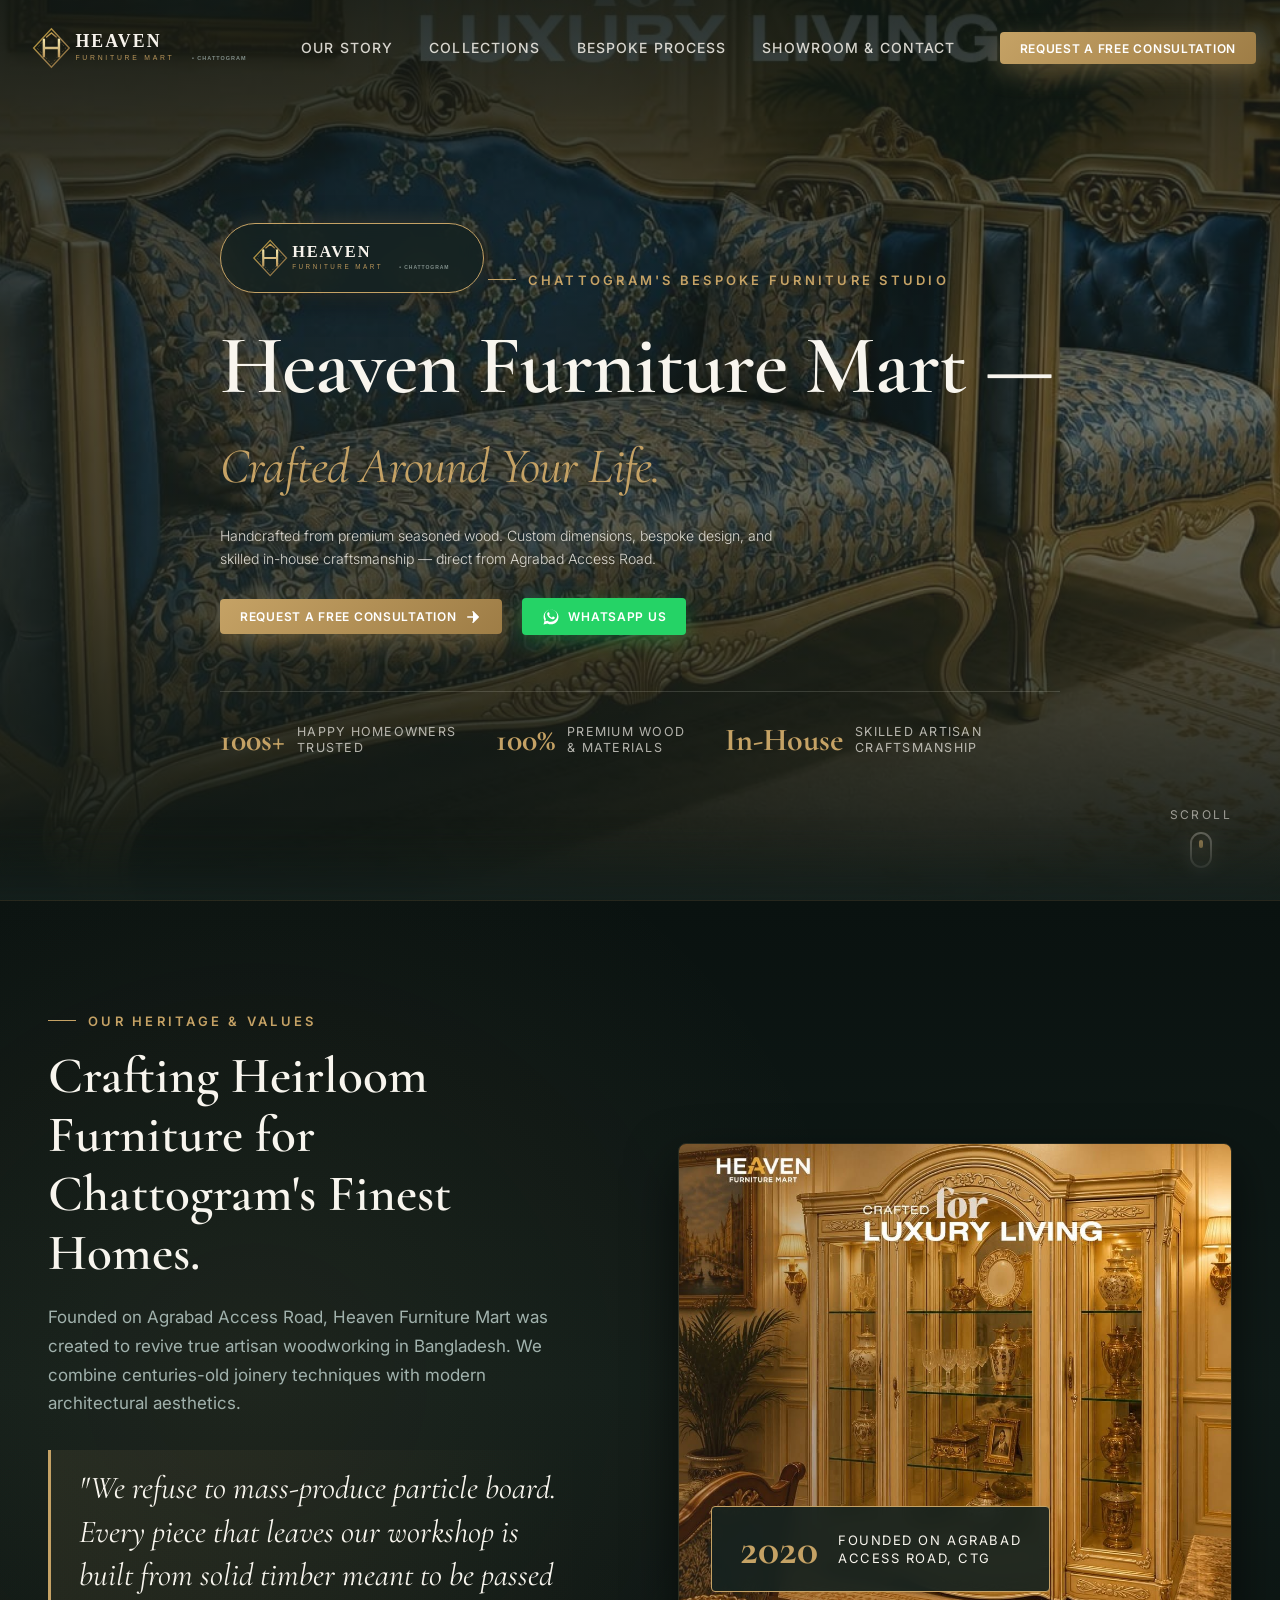
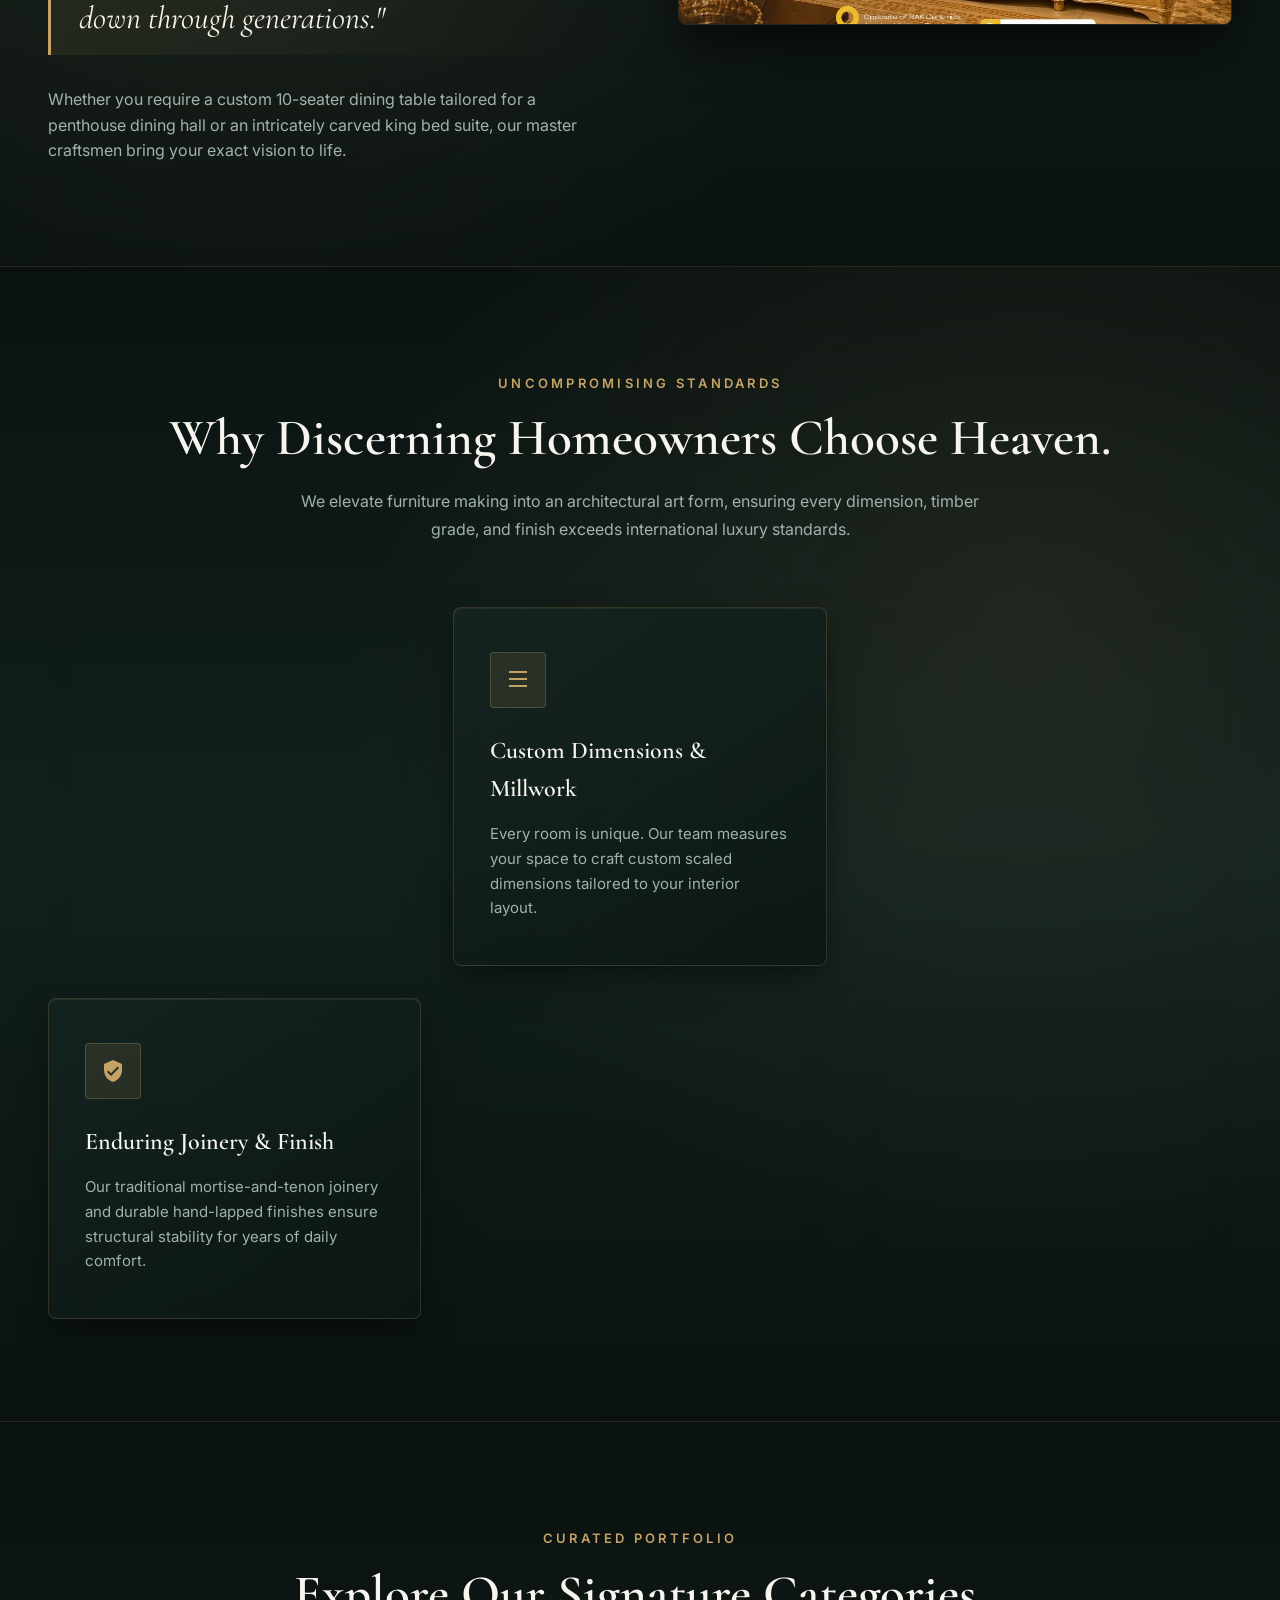
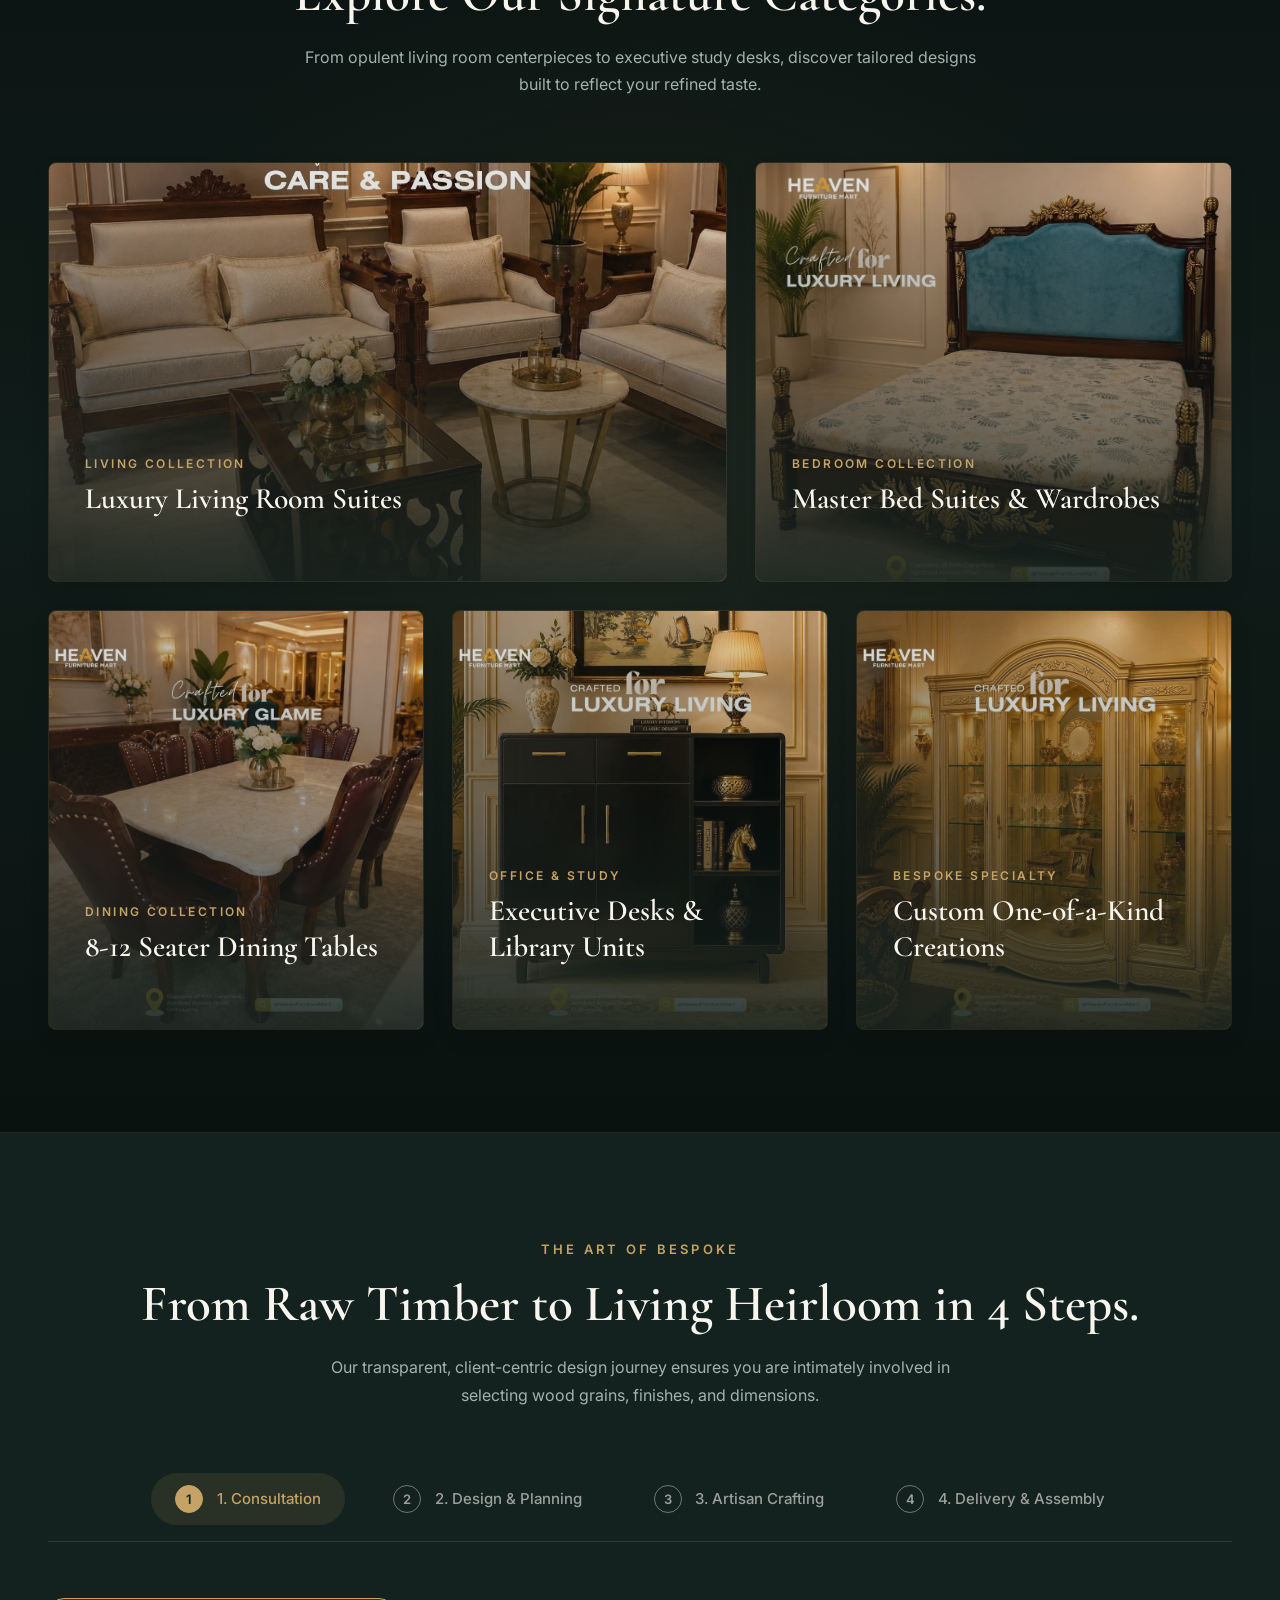
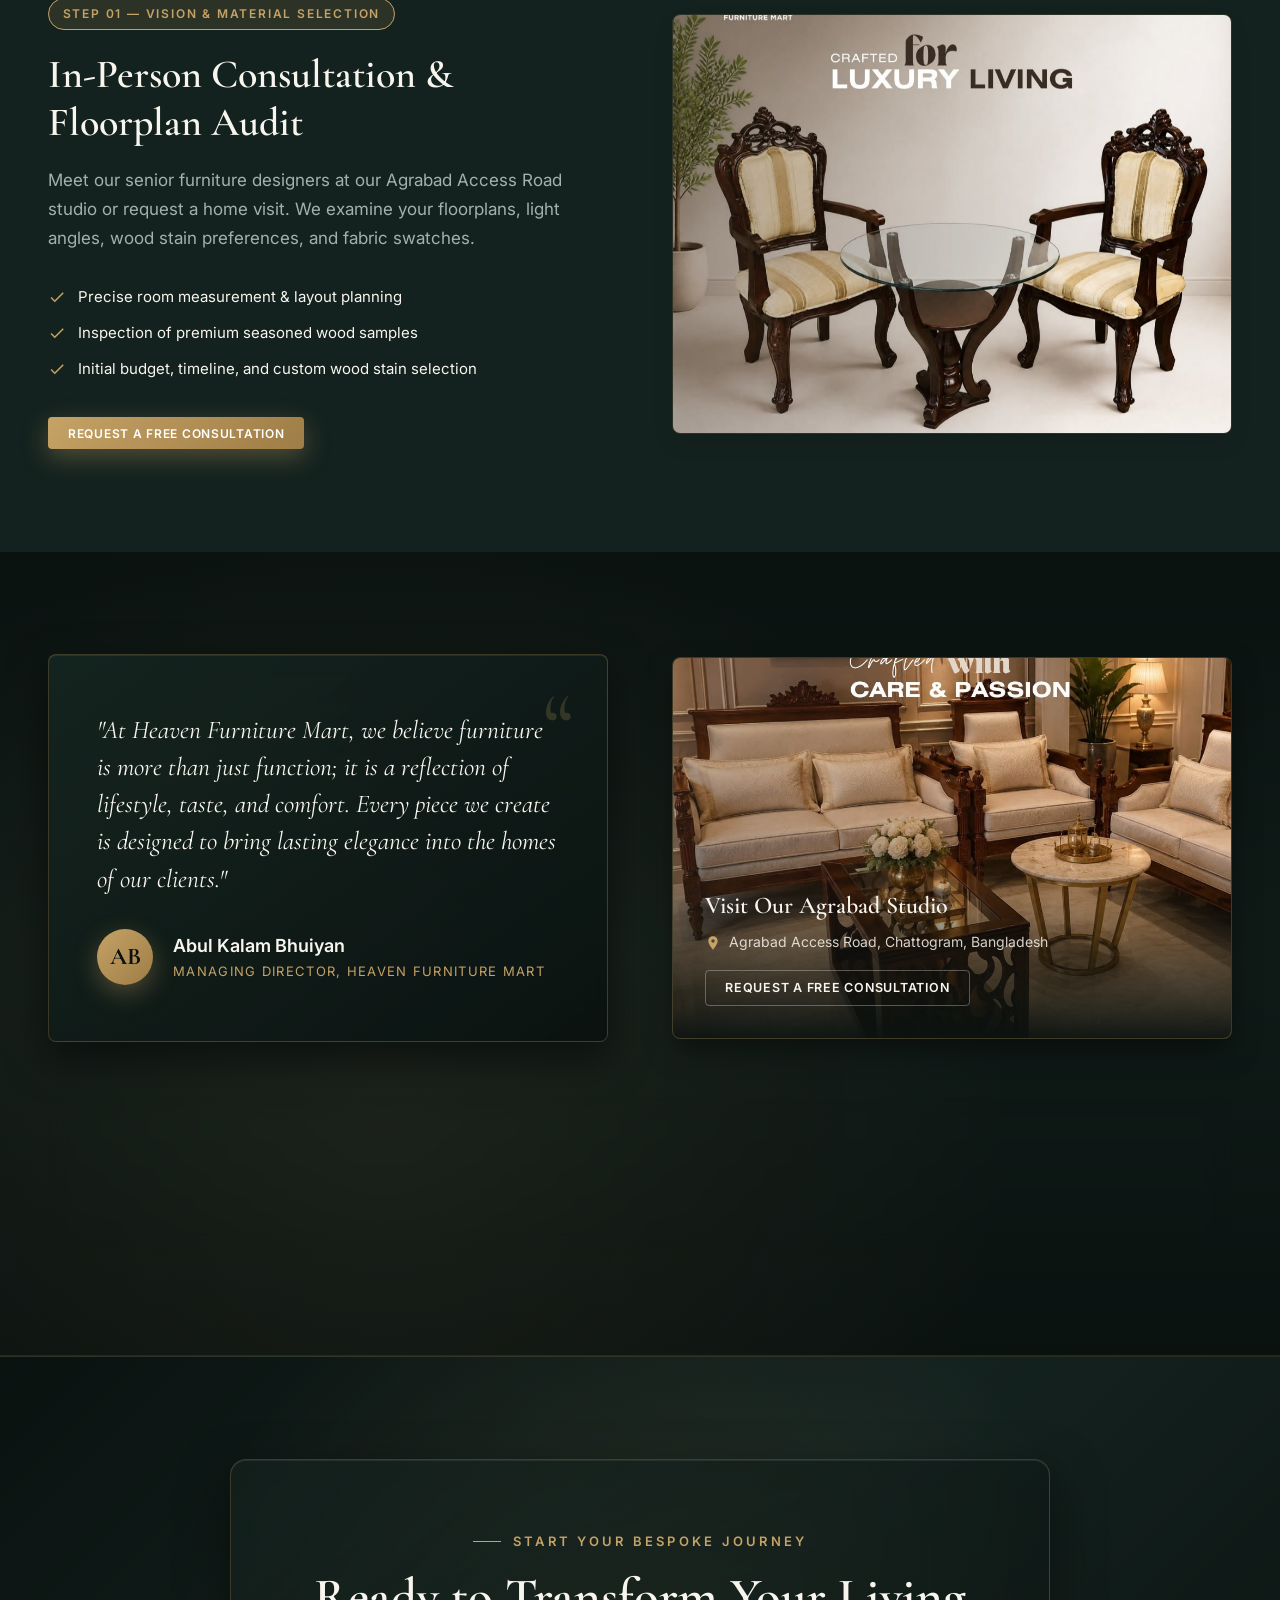
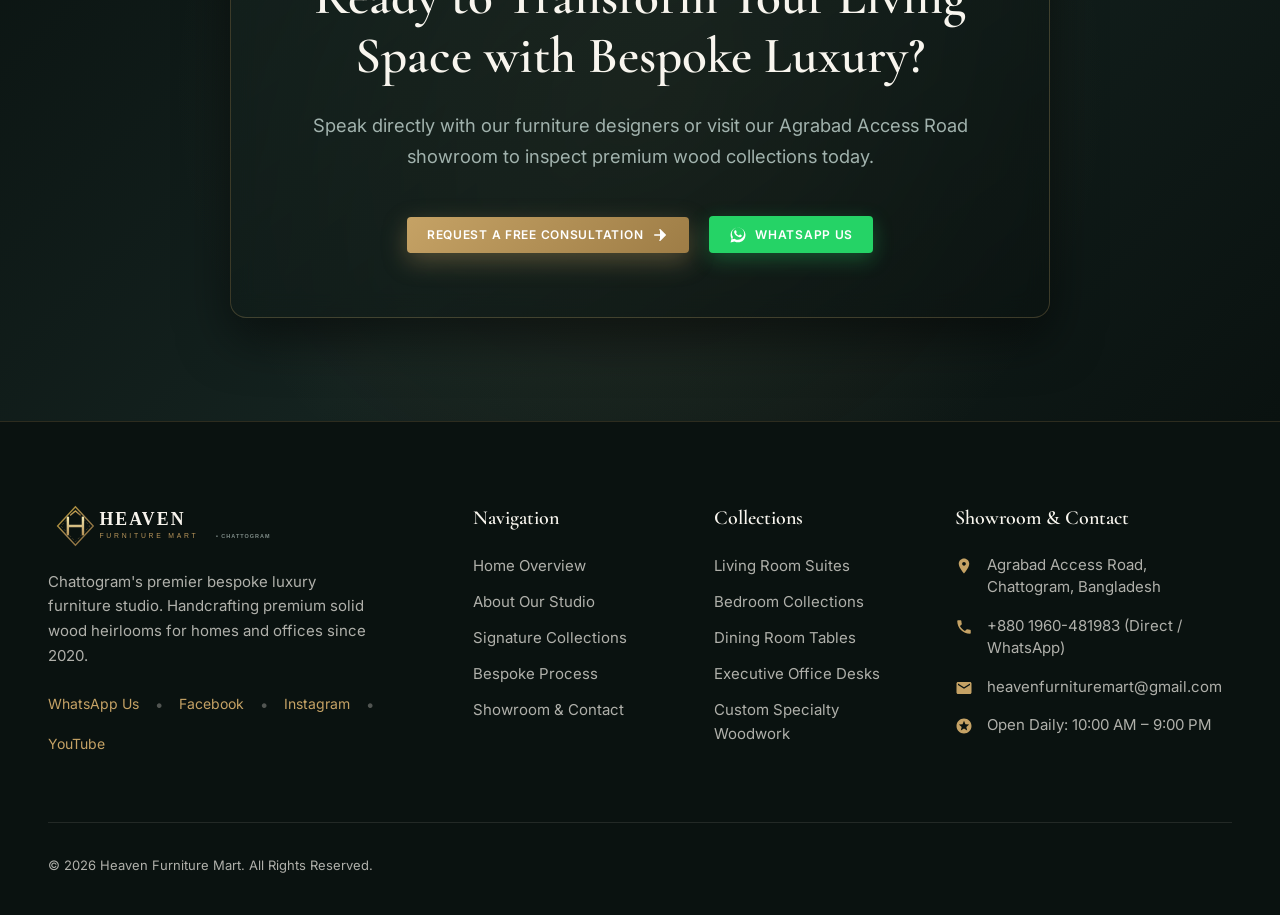
==== commit 249344e4: "style: refine hero subline text and font size for clean visual balance" ====
--- a/index.html
+++ b/index.html
@@ -87,7 +87,7 @@
         </h1>
 
         <p class="hero-subline reveal delay-2">
-          Handcrafted from premium wood and seasoned materials. Custom dimensioning, bespoke consultation, and skilled in-house craftsmanship — direct from Agrabad Access Road.
+          Handcrafted from premium seasoned wood. Custom dimensions, bespoke design, and skilled in-house craftsmanship — direct from Agrabad Access Road.
         </p>
 
         <div class="hero-ctas reveal delay-3">
--- a/css/style.css
+++ b/css/style.css
@@ -212,17 +212,24 @@
   display: inline-flex;
   align-items: center;
   justify-content: center;
-  gap: 0.75rem;
-  padding: 1rem 2.25rem;
-  font-size: 0.875rem;
+  gap: 0.5rem;
+  padding: 0.55rem 1.25rem;
+  font-size: 0.75rem;
   font-weight: 600;
-  letter-spacing: 0.12em;
+  letter-spacing: 0.06em;
   text-transform: uppercase;
   border-radius: var(--radius-sm);
   transition: all var(--transition-normal);
   position: relative;
   overflow: hidden;
   white-space: nowrap;
+}
+
+.btn-icon {
+  width: 14px;
+  height: 14px;
+  fill: currentColor;
+  flex-shrink: 0;
 }
 
 .btn-gold {
@@ -592,11 +599,11 @@
 }
 
 .hero-subline {
-  font-size: clamp(1.05rem, 1.5vw, 1.3rem);
-  line-height: 1.65;
+  font-size: clamp(0.875rem, 1.1vw, 1.05rem);
+  line-height: 1.6;
   color: rgba(247, 243, 236, 0.85);
-  margin-bottom: 2.5rem;
-  max-width: 660px;
+  margin-bottom: 1.75rem;
+  max-width: 580px;
   font-weight: 300;
 }
 
@@ -1717,6 +1724,31 @@
 }
 
 @media (max-width: 768px) {
+  .hero-subline {
+    font-size: 0.8125rem;
+    line-height: 1.5;
+    margin-bottom: 1.25rem;
+  }
+
+  .btn {
+    padding: 0.45rem 0.95rem;
+    font-size: 0.6875rem;
+    letter-spacing: 0.04em;
+    gap: 0.35rem;
+  }
+
+  .btn-icon {
+    width: 12px;
+    height: 12px;
+  }
+
+  .hero-ctas {
+    gap: 0.5rem;
+  }
+
+  .cta-flex-buttons {
+    gap: 0.5rem;
+  }
 
   .nav-desktop,
   .header-cta {
@@ -1751,6 +1783,42 @@
   .footer {
     padding-bottom: 5.5rem;
     /* space for mobile sticky bar */
+  }
+}
+
+@media (max-width: 480px) {
+  .btn {
+    padding: 0.4rem 0.75rem;
+    font-size: 0.625rem;
+    letter-spacing: 0.02em;
+    gap: 0.3rem;
+  }
+
+  .btn-icon {
+    width: 11px;
+    height: 11px;
+  }
+
+  .hero-ctas {
+    flex-direction: row;
+    flex-wrap: wrap;
+    gap: 0.5rem;
+    justify-content: flex-start;
+  }
+
+  .hero-ctas .btn {
+    flex: 1 1 auto;
+  }
+
+  .cta-flex-buttons {
+    flex-direction: row;
+    flex-wrap: wrap;
+    gap: 0.5rem;
+    justify-content: center;
+  }
+
+  .cta-flex-buttons .btn {
+    flex: 1 1 auto;
   }
 }
 
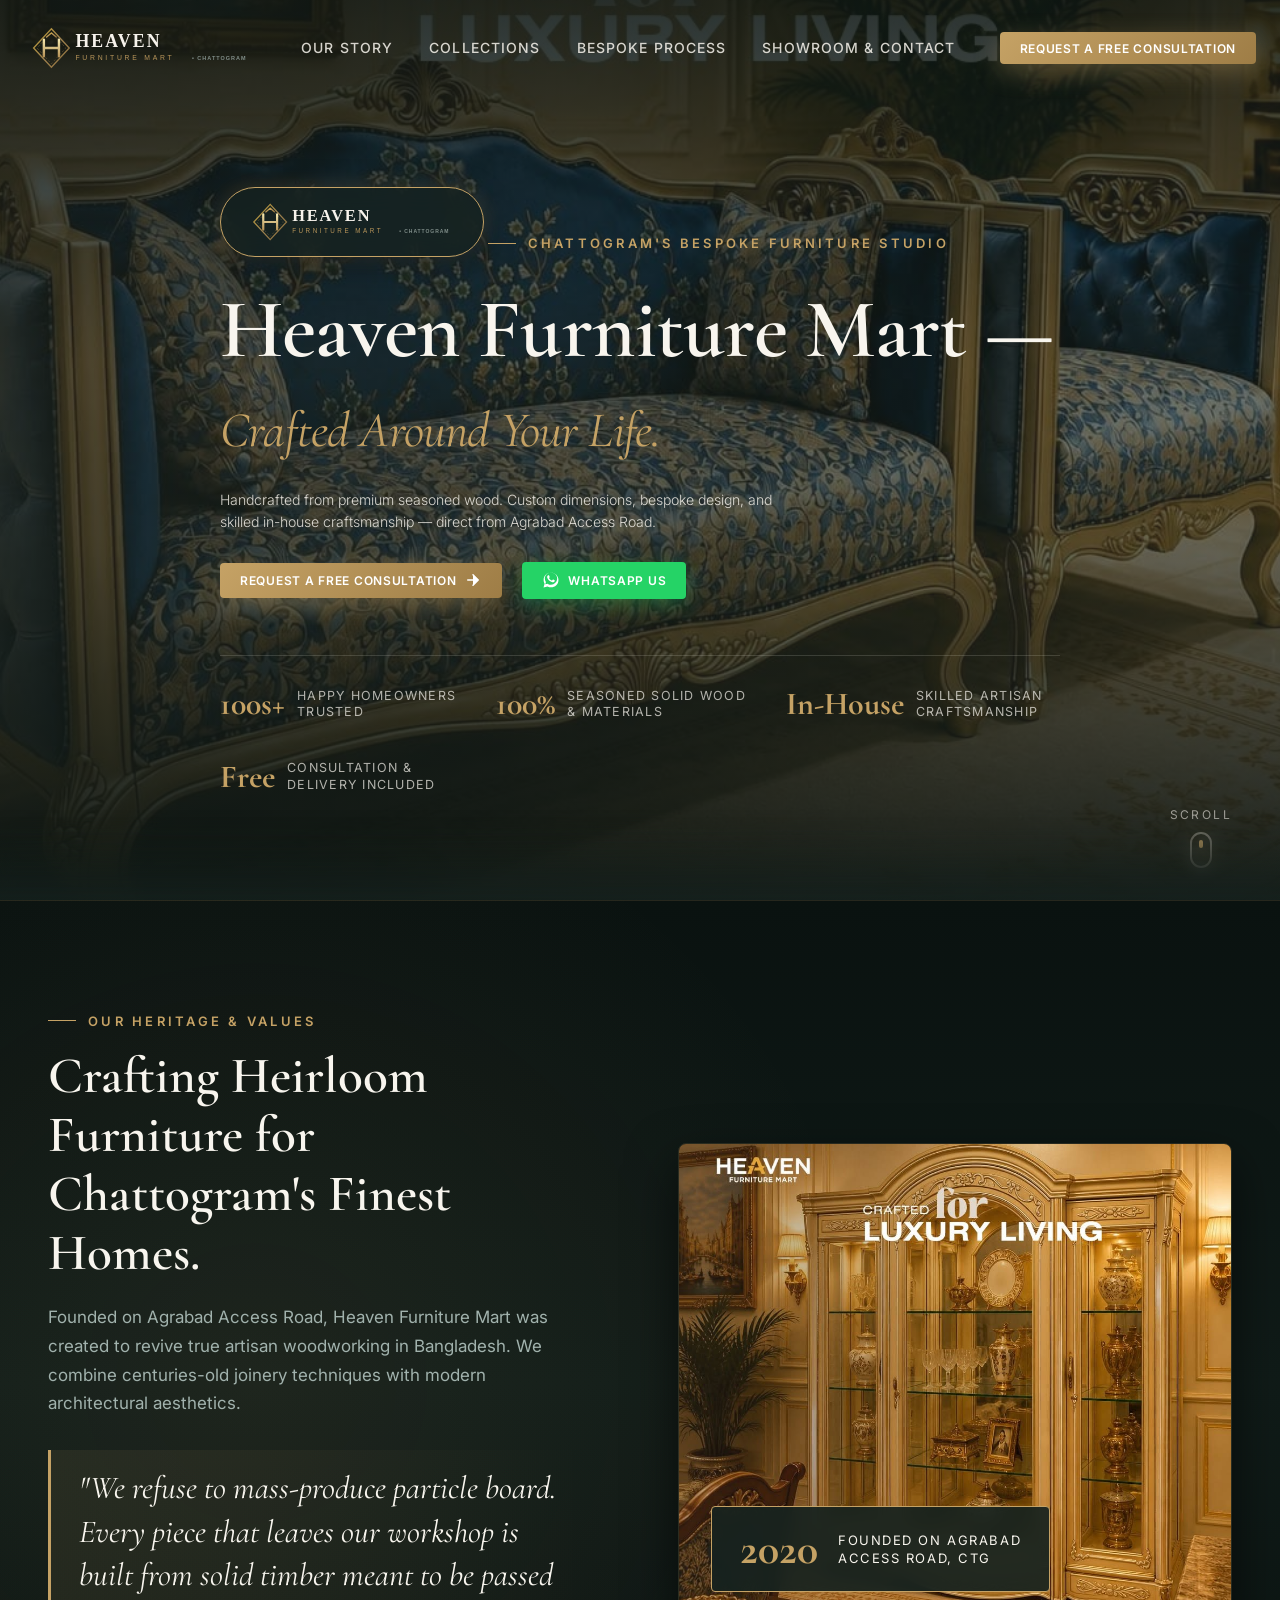
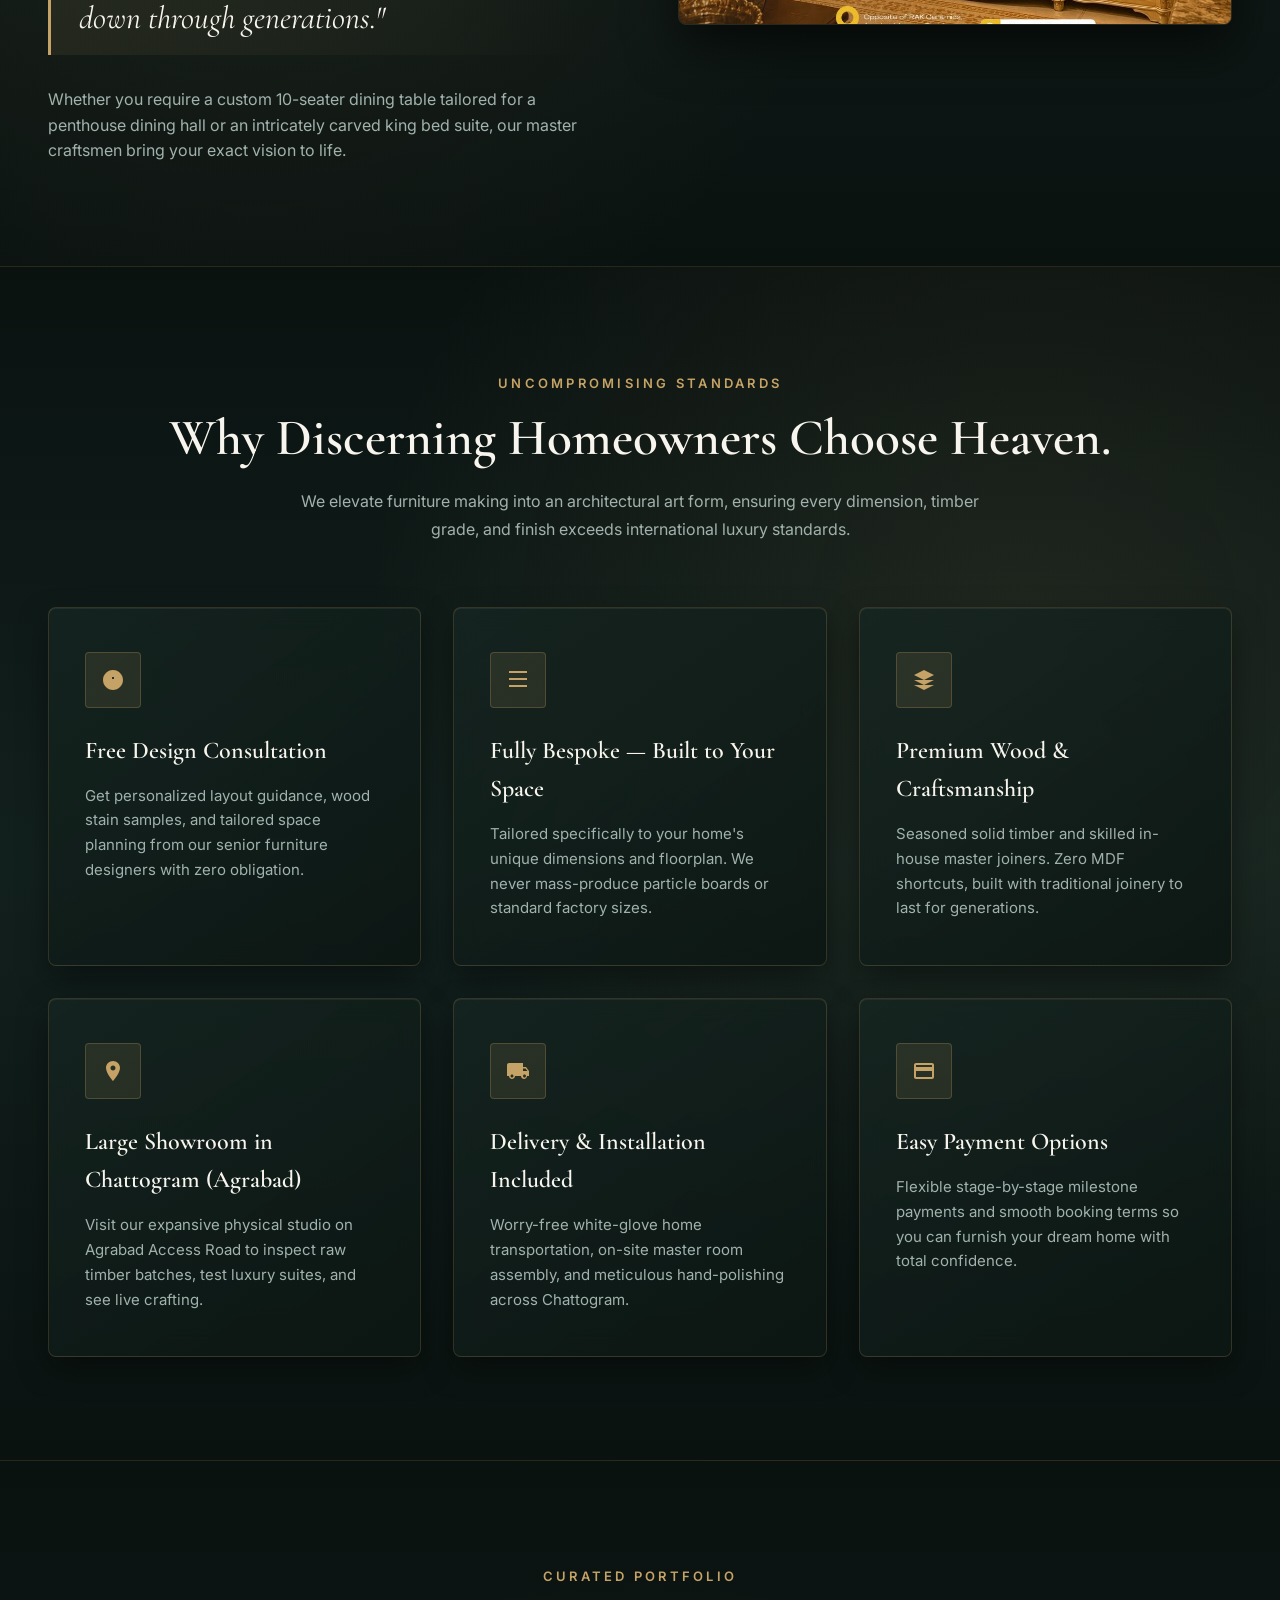
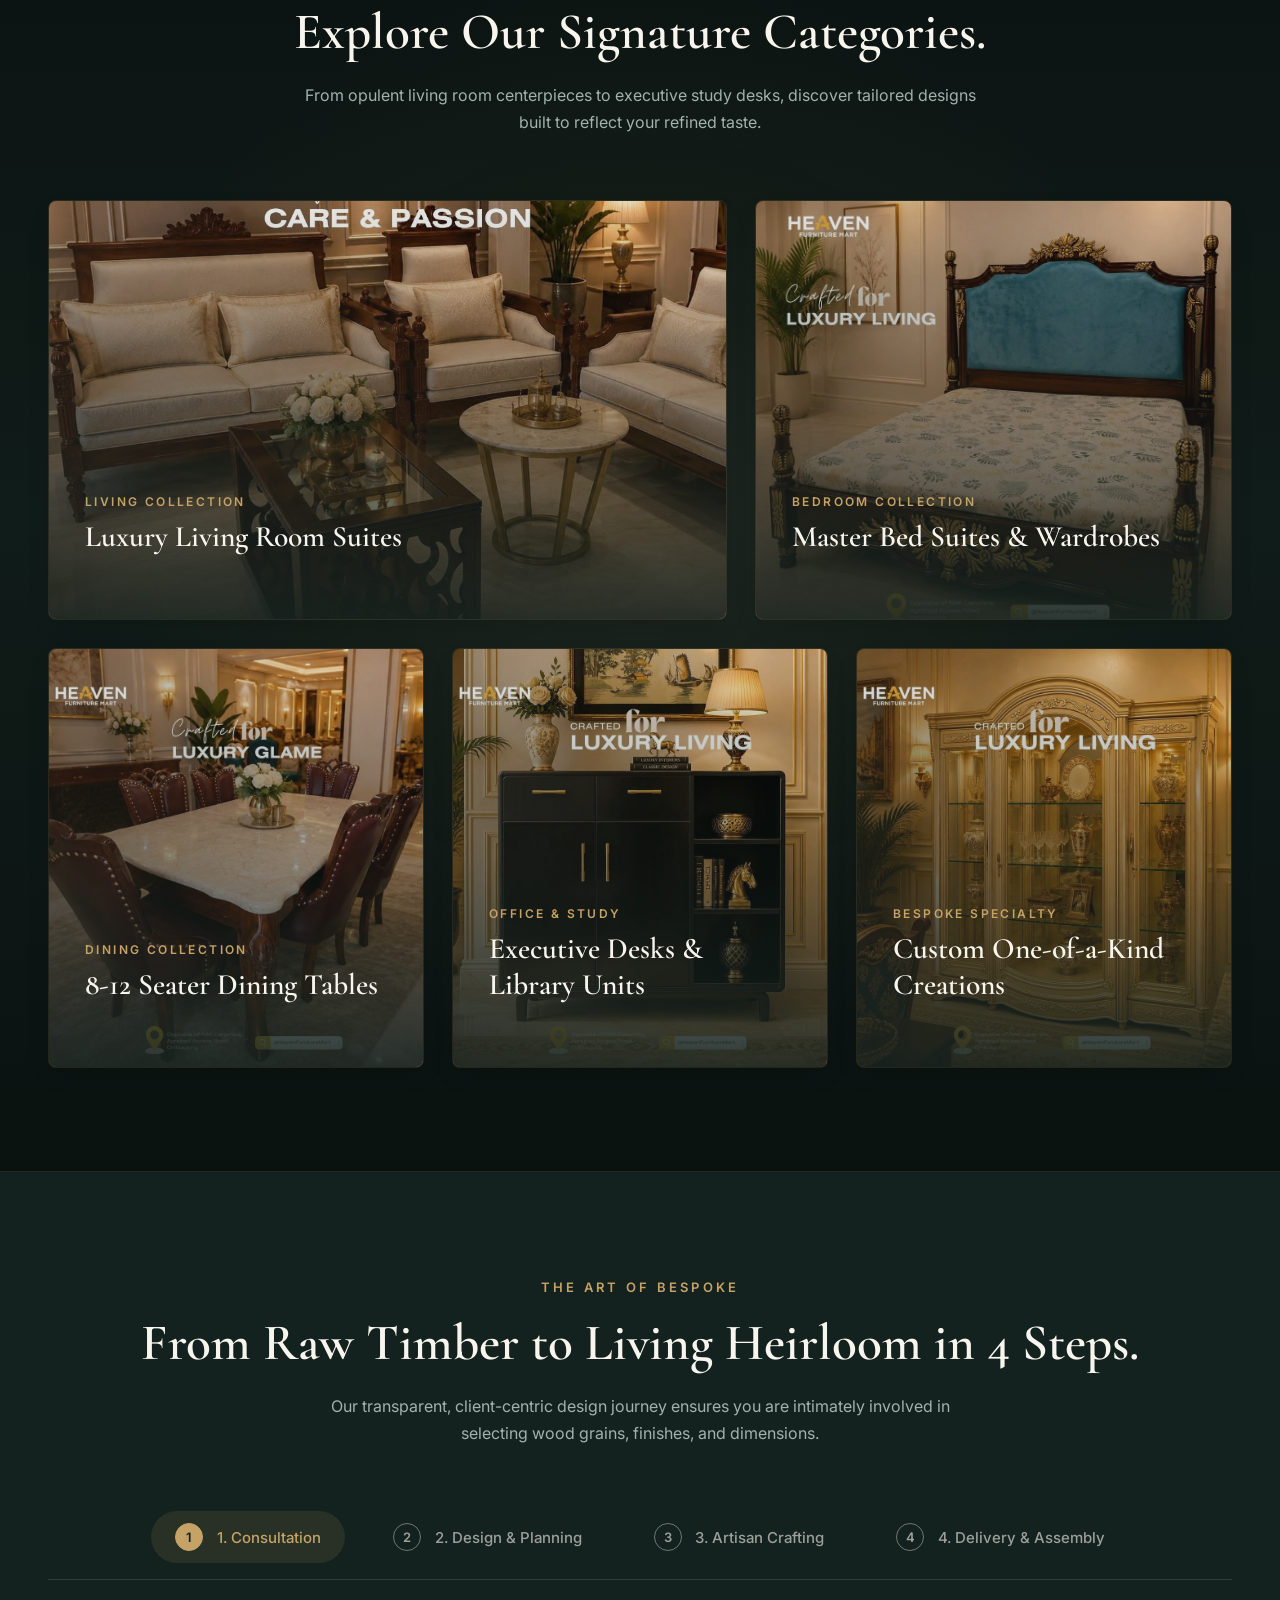
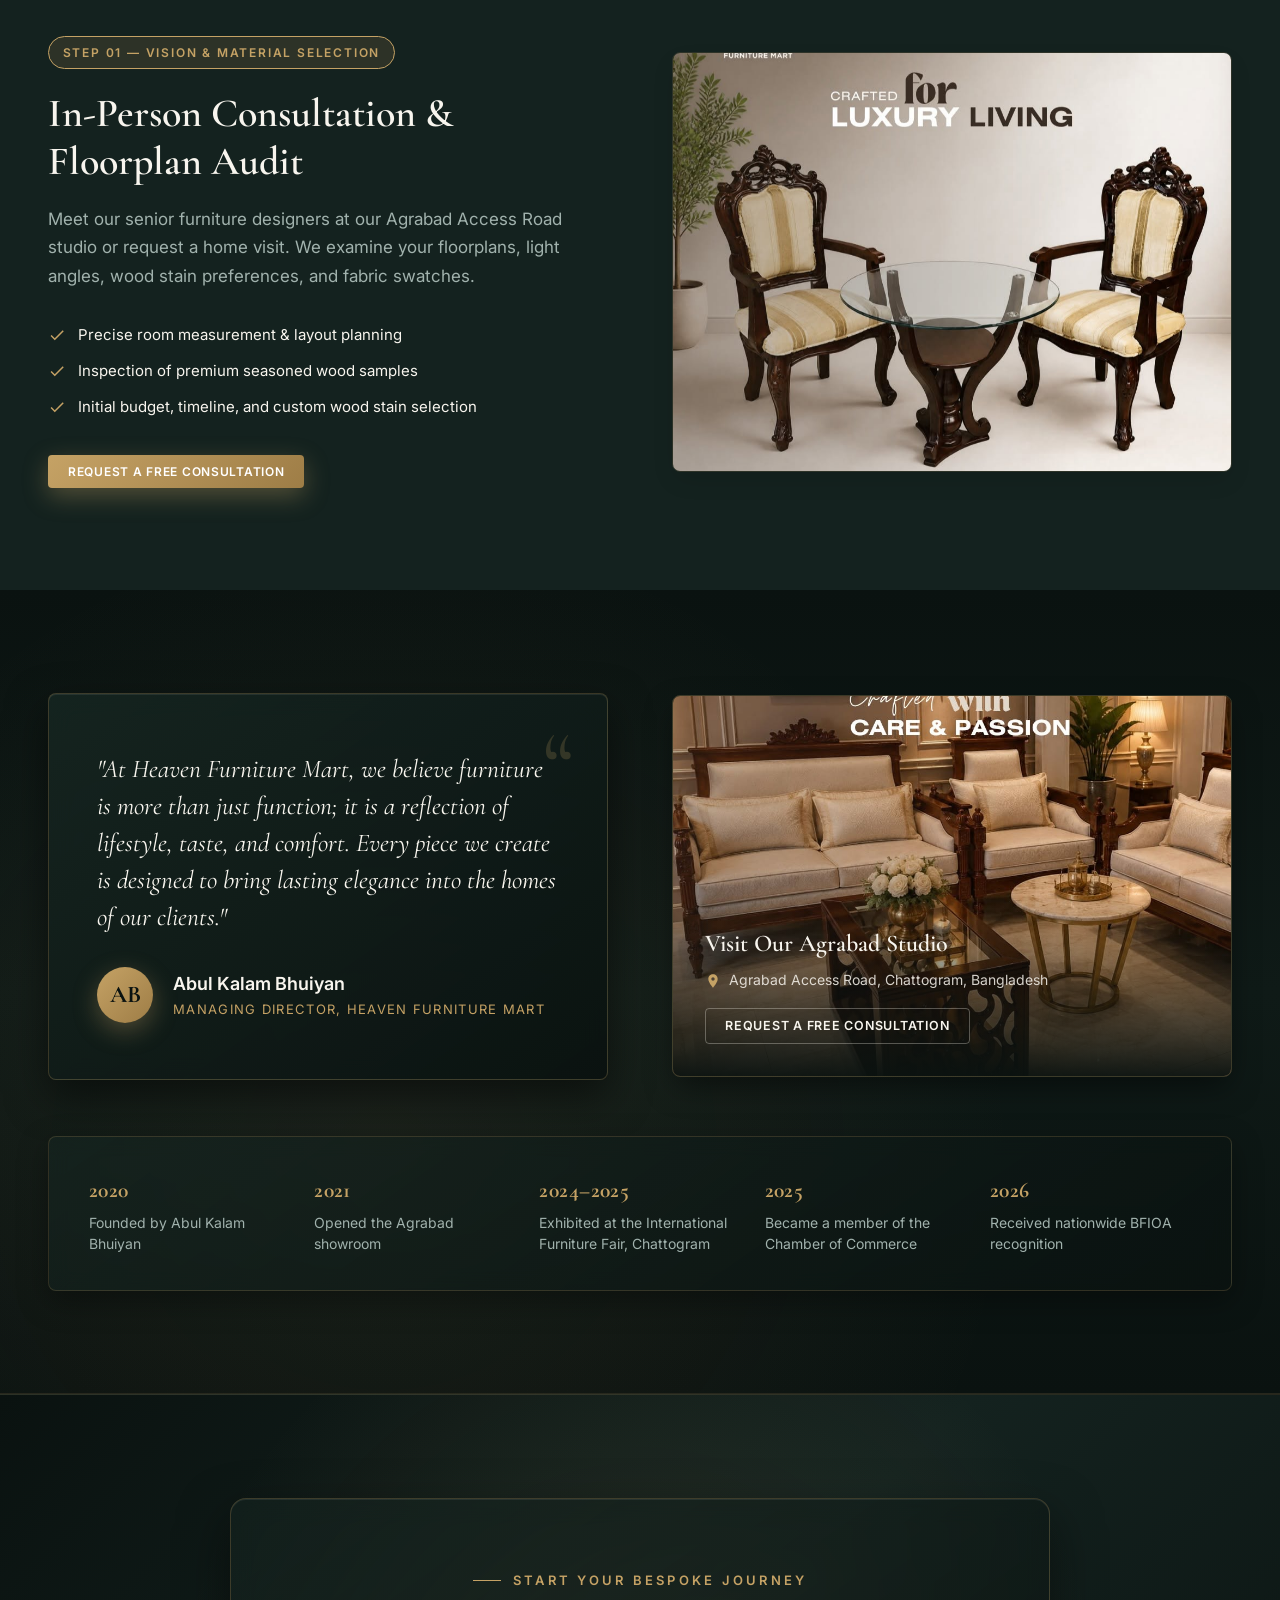
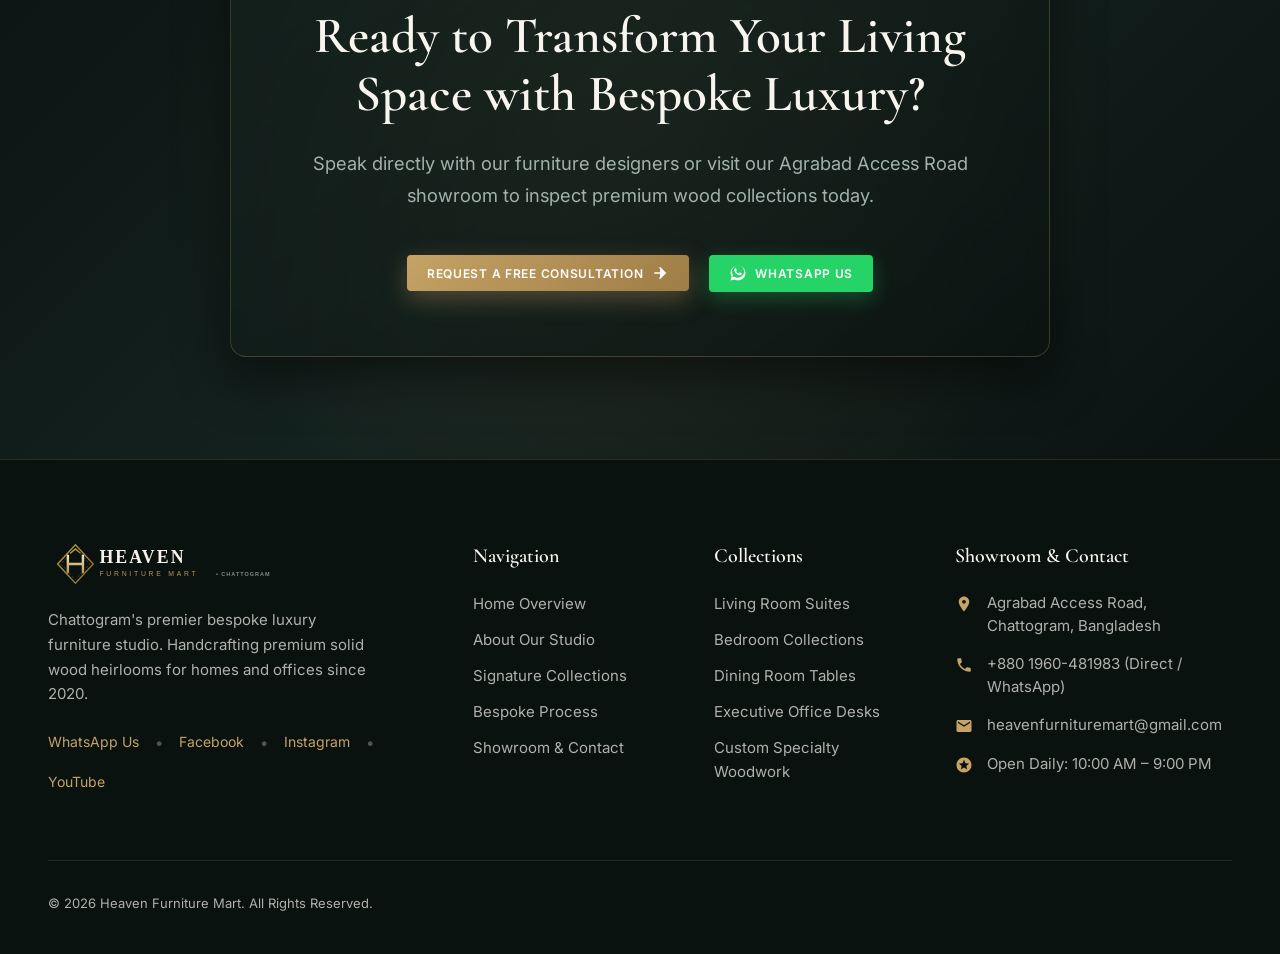
==== commit ea3a69eb: "Update trust points: add easy payment options, free design consultation, and enhanced hero trust bad" ====
--- a/index.html
+++ b/index.html
@@ -109,11 +109,15 @@
           </div>
           <div class="trust-item">
             <div class="trust-number">100%</div>
-            <div class="trust-label">Premium Wood<br>&amp; Materials</div>
+            <div class="trust-label">Seasoned Solid Wood<br>&amp; Materials</div>
           </div>
           <div class="trust-item">
             <div class="trust-number">In-House</div>
             <div class="trust-label">Skilled Artisan<br>Craftsmanship</div>
+          </div>
+          <div class="trust-item">
+            <div class="trust-number">Free</div>
+            <div class="trust-label">Consultation &amp;<br>Delivery Included</div>
           </div>
         </div>
       </div>
@@ -173,69 +177,69 @@
         </div>
 
         <div class="pillars-grid">
-          <!-- Pillar 1 -->
+          <!-- Pillar 1: Free Design Consultation -->
           <div class="pillar-card reveal delay-1">
             <div class="pillar-icon-box">
-              <svg width="24" height="24" viewBox="0 0 24 24" fill="currentColor"><path d="M12 2L2 7l10 5 10-5-10-5zM2 17l10 5 10-5M2 12l10 5 10-5"/></svg>
-            </div>
-            <h3 class="pillar-title">Premium Wood &amp; Materials</h3>
+              <svg width="24" height="24" viewBox="0 0 24 24" fill="currentColor"><path d="M12 2C6.48 2 2 6.48 2 12s4.48 10 10 10 10-4.48 10-10S17.52 2 12 2zm1 15h-2v-2h2v2zm0-4h-2V7h2v6z"/><path d="M19.07 4.93a10 10 0 0 0-14.14 0l1.41 1.41a8 8 0 0 1 11.32 0l1.41-1.41z" opacity="0.3"/><path d="M9 11h6v2H9zM11 7h2v2h-2zM11 15h2v2h-2z"/></svg>
+            </div>
+            <h3 class="pillar-title">Free Design Consultation</h3>
             <p class="pillar-desc">
-              We exclusively use premium, properly seasoned timber and high-grade materials. Zero MDF and zero shortcut veneer cheats.
-            </p>
-          </div>
-
-          <!-- Pillar 2 -->
+              Get personalized layout guidance, wood stain samples, and tailored space planning from our senior furniture designers with zero obligation.
+            </p>
+          </div>
+
+          <!-- Pillar 2: Fully Bespoke — Not Mass-Produced -->
           <div class="pillar-card reveal delay-2">
             <div class="pillar-icon-box">
               <svg width="24" height="24" viewBox="0 0 24 24" fill="currentColor"><path d="M3 17h18v2H3zm0-7h18v2H3zm0-7h18v2H3z"/></svg>
             </div>
-            <h3 class="pillar-title">Custom Dimensions &amp; Millwork</h3>
+            <h3 class="pillar-title">Fully Bespoke — Built to Your Space</h3>
             <p class="pillar-desc">
-              Every room is unique. Our team measures your space to craft custom scaled dimensions tailored to your interior layout.
-            </p>
-          </div>
-
-          <!-- Pillar 3 -->
+              Tailored specifically to your home's unique dimensions and floorplan. We never mass-produce particle boards or standard factory sizes.
+            </p>
+          </div>
+
+          <!-- Pillar 3: Premium Wood & Materials + Craftsmanship -->
           <div class="pillar-card reveal delay-3">
             <div class="pillar-icon-box">
-              <svg width="24" height="24" viewBox="0 0 24 24" fill="currentColor"><path d="M12 3L2 12h3v8h14v-8h3L12 3zm0 4.5l5 4.5v6H7v-6l5-4.5z"/></svg>
-            </div>
-            <h3 class="pillar-title">Skilled In-House Craftsmanship</h3>
+              <svg width="24" height="24" viewBox="0 0 24 24" fill="currentColor"><path d="M12 2L2 7l10 5 10-5-10-5zM2 17l10 5 10-5M2 12l10 5 10-5"/></svg>
+            </div>
+            <h3 class="pillar-title">Premium Wood &amp; Craftsmanship</h3>
             <p class="pillar-desc">
-              Every creation is shaped by dedicated in-house artisans using time-tested woodworking techniques for lasting quality and beauty.
-            </p>
-          </div>
-
-          <!-- Pillar 4 -->
+              Seasoned solid timber and skilled in-house master joiners. Zero MDF shortcuts, built with traditional joinery to last for generations.
+            </p>
+          </div>
+
+          <!-- Pillar 4: Large Physical Showroom in Chattogram -->
           <div class="pillar-card reveal delay-1">
             <div class="pillar-icon-box">
-              <svg width="24" height="24" viewBox="0 0 24 24" fill="currentColor"><path d="M12 1L3 5v6c0 5.55 3.84 10.74 9 12 5.16-1.26 9-6.45 9-12V5l-9-4zm-2 16l-4-4 1.41-1.41L10 14.17l6.59-6.59L18 9l-8 8z"/></svg>
-            </div>
-            <h3 class="pillar-title">Enduring Joinery &amp; Finish</h3>
+              <svg width="24" height="24" viewBox="0 0 24 24" fill="currentColor"><path d="M12 2C8.13 2 5 5.13 5 9c0 5.25 7 13 7 13s7-7.75 7-13c0-3.87-3.13-7-7-7zm0 9.5c-1.38 0-2.5-1.12-2.5-2.5s1.12-2.5 2.5-2.5 2.5 1.12 2.5 2.5-1.12 2.5-2.5 2.5z"/></svg>
+            </div>
+            <h3 class="pillar-title">Large Showroom in Chattogram (Agrabad)</h3>
             <p class="pillar-desc">
-              Our traditional mortise-and-tenon joinery and durable hand-lapped finishes ensure structural stability for years of daily comfort.
-            </p>
-          </div>
-
-          <!-- Pillar 5 -->
+              Visit our expansive physical studio on Agrabad Access Road to inspect raw timber batches, test luxury suites, and see live crafting.
+            </p>
+          </div>
+
+          <!-- Pillar 5: Delivery & Installation Included -->
           <div class="pillar-card reveal delay-2">
             <div class="pillar-icon-box">
-              <svg width="24" height="24" viewBox="0 0 24 24" fill="currentColor"><path d="M12 2C8.13 2 5 5.13 5 9c0 5.25 7 13 7 13s7-7.75 7-13c0-3.87-3.13-7-7-7zm0 9.5c-1.38 0-2.5-1.12-2.5-2.5s1.12-2.5 2.5-2.5 2.5 1.12 2.5 2.5-1.12 2.5-2.5 2.5z"/></svg>
-            </div>
-            <h3 class="pillar-title">Agrabad Studio Transparency</h3>
+              <svg width="24" height="24" viewBox="0 0 24 24" fill="currentColor"><path d="M20 8h-3V4H3c-1.1 0-2 .9-2 2v11h2c0 1.66 1.34 3 3 3s3-1.34 3-3h6c0 1.66 1.34 3 3 3s3-1.34 3-3h2v-5l-3-4zM6 18.5c-.83 0-1.5-.67-1.5-1.5s.67-1.5 1.5-1.5 1.5.67 1.5 1.5-.67 1.5-1.5 1.5zm13.5-9l1.96 2.5H17V9.5h2.5zm-1 9c-.83 0-1.5-.67-1.5-1.5s.67-1.5 1.5-1.5 1.5.67 1.5 1.5-.67 1.5-1.5 1.5z"/></svg>
+            </div>
+            <h3 class="pillar-title">Delivery &amp; Installation Included</h3>
             <p class="pillar-desc">
-              Visit our showroom on Agrabad Access Road to inspect raw timber batches, craftsmanship progress, and stain finishing.
-            </p>
-          </div>
-
-          <!-- Pillar 6 -->
+              Worry-free white-glove home transportation, on-site master room assembly, and meticulous hand-polishing across Chattogram.
+            </p>
+          </div>
+
+          <!-- Pillar 6: Easy Payment Options -->
           <div class="pillar-card reveal delay-3">
             <div class="pillar-icon-box">
-              <svg width="24" height="24" viewBox="0 0 24 24" fill="currentColor"><path d="M20 8h-3V4H3c-1.1 0-2 .9-2 2v11h2c0 1.66 1.34 3 3 3s3-1.34 3-3h6c0 1.66 1.34 3 3 3s3-1.34 3-3h2v-5l-3-4zM6 18.5c-.83 0-1.5-.67-1.5-1.5s.67-1.5 1.5-1.5 1.5.67 1.5 1.5-.67 1.5-1.5 1.5zm13.5-9l1.96 2.5H17V9.5h2.5zm-1 9c-.83 0-1.5-.67-1.5-1.5s.67-1.5 1.5-1.5 1.5.67 1.5 1.5-.67 1.5-1.5 1.5z"/></svg>
-            </div>
-            <h3 class="pillar-title">Delivery &amp; Installation Included</h3>
+              <svg width="24" height="24" viewBox="0 0 24 24" fill="currentColor"><path d="M20 4H4c-1.11 0-1.99.89-1.99 2L2 18c0 1.11.89 2 2 2h16c1.11 0 2-.89 2-2V6c0-1.11-.89-2-2-2zm0 14H4v-6h16v6zm0-10H4V6h16v2z"/></svg>
+            </div>
+            <h3 class="pillar-title">Easy Payment Options</h3>
             <p class="pillar-desc">
-              White-glove transport, room assembly, and polishing across Chattogram.
+              Flexible stage-by-stage milestone payments and smooth booking terms so you can furnish your dream home with total confidence.
             </p>
           </div>
         </div>
@@ -639,6 +643,11 @@
           <span>Request a Free Consultation</span>
           <svg class="btn-icon" viewBox="0 0 24 24"><path d="M5 12h14M12 5l7 7-7 7" stroke="currentColor" stroke-width="2" stroke-linecap="round" stroke-linejoin="round"/></svg>
         </button>
+        <div style="margin-top: 0.85rem; font-size: 0.75rem; color: var(--color-gold); text-align: center; display: flex; justify-content: center; gap: 0.75rem; flex-wrap: wrap;">
+          <span>✓ Free Design Consultation</span>
+          <span>✓ Easy Payment Options</span>
+          <span>✓ Delivery &amp; Setup Included</span>
+        </div>
       </form>
     </div>
   </div>
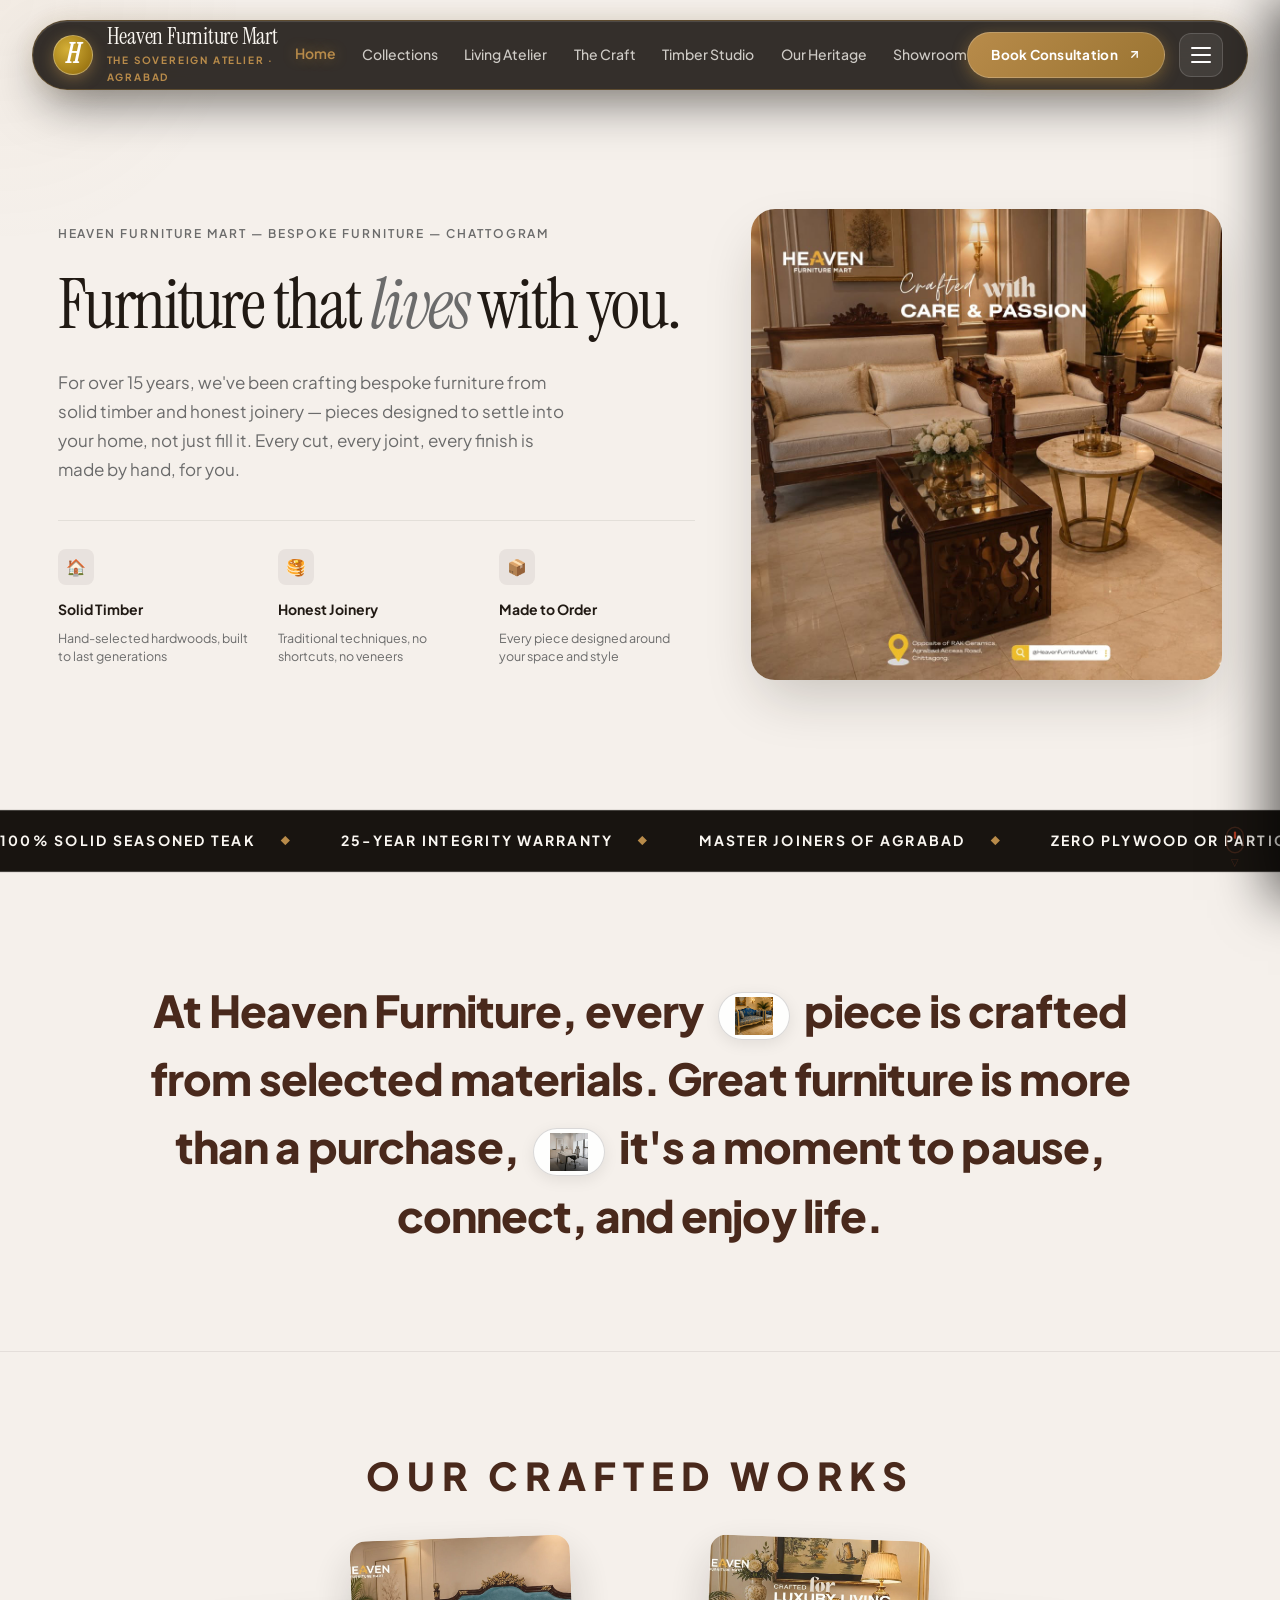
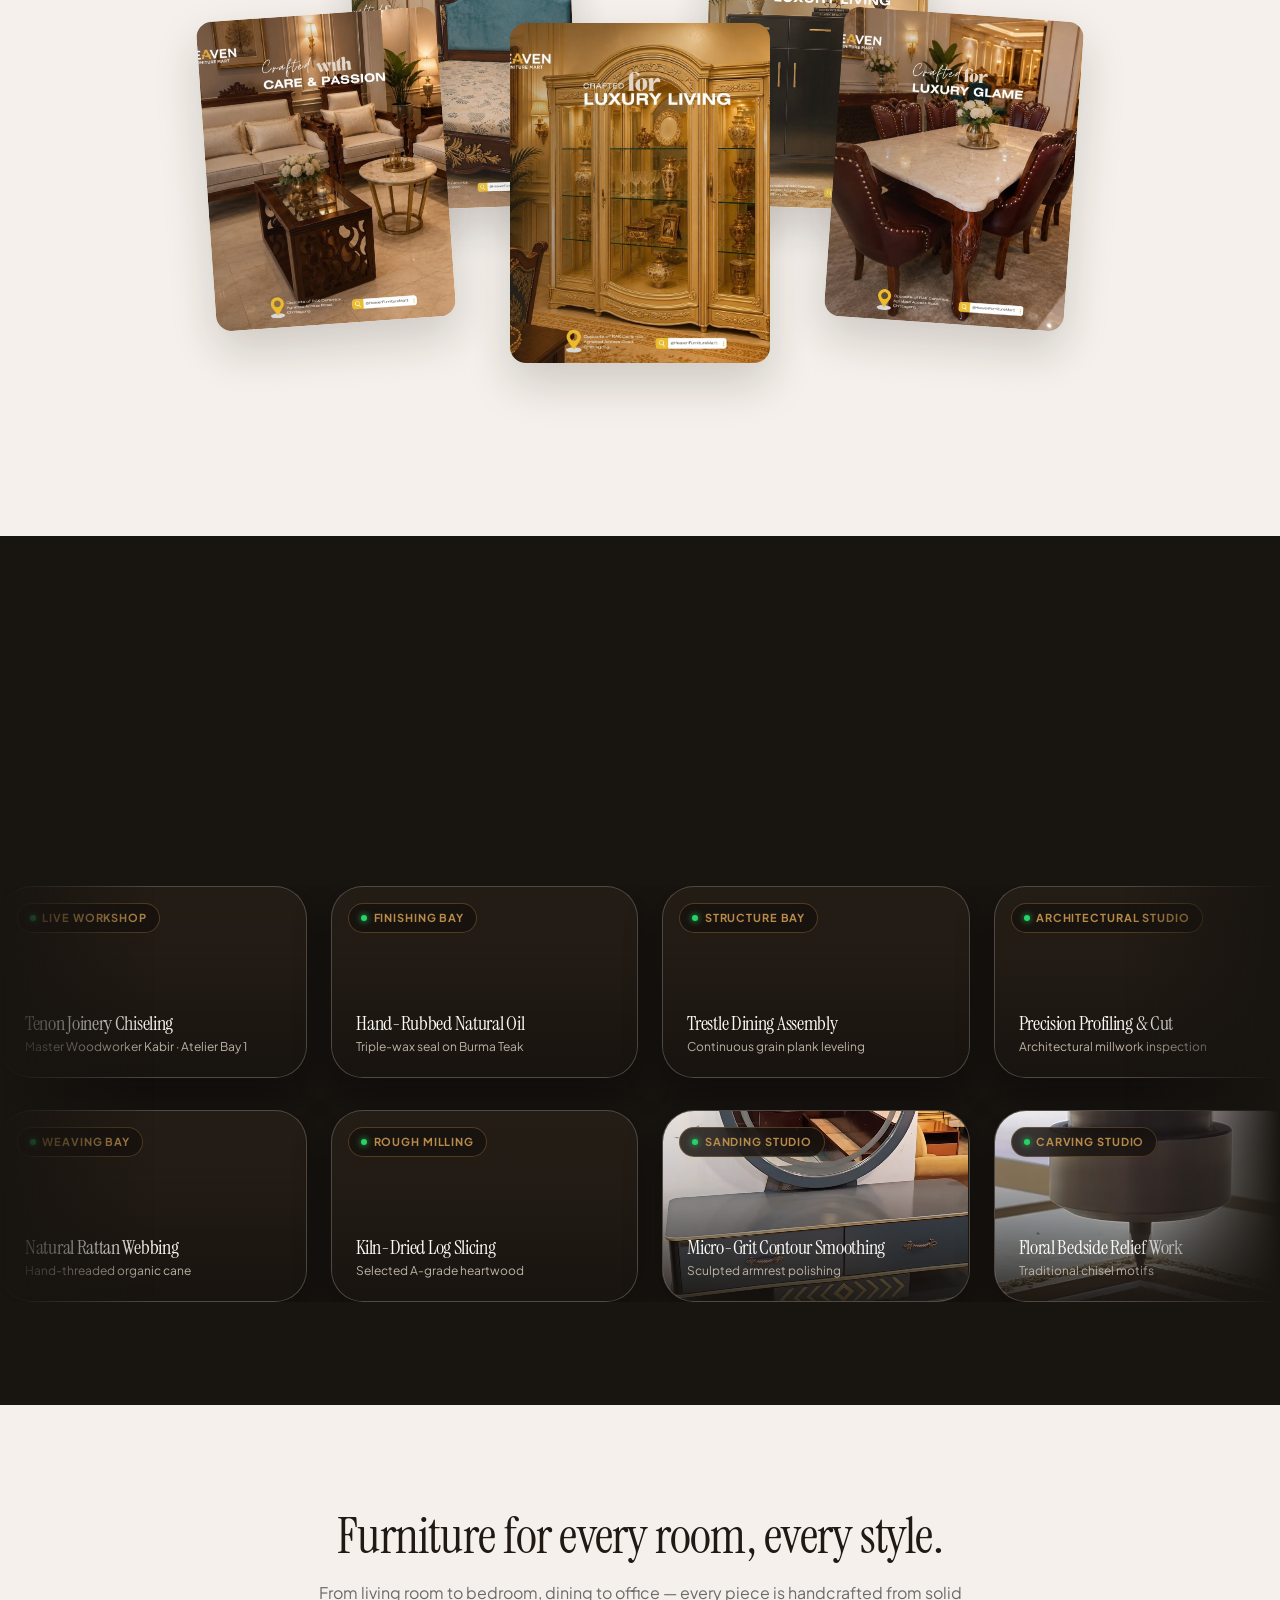
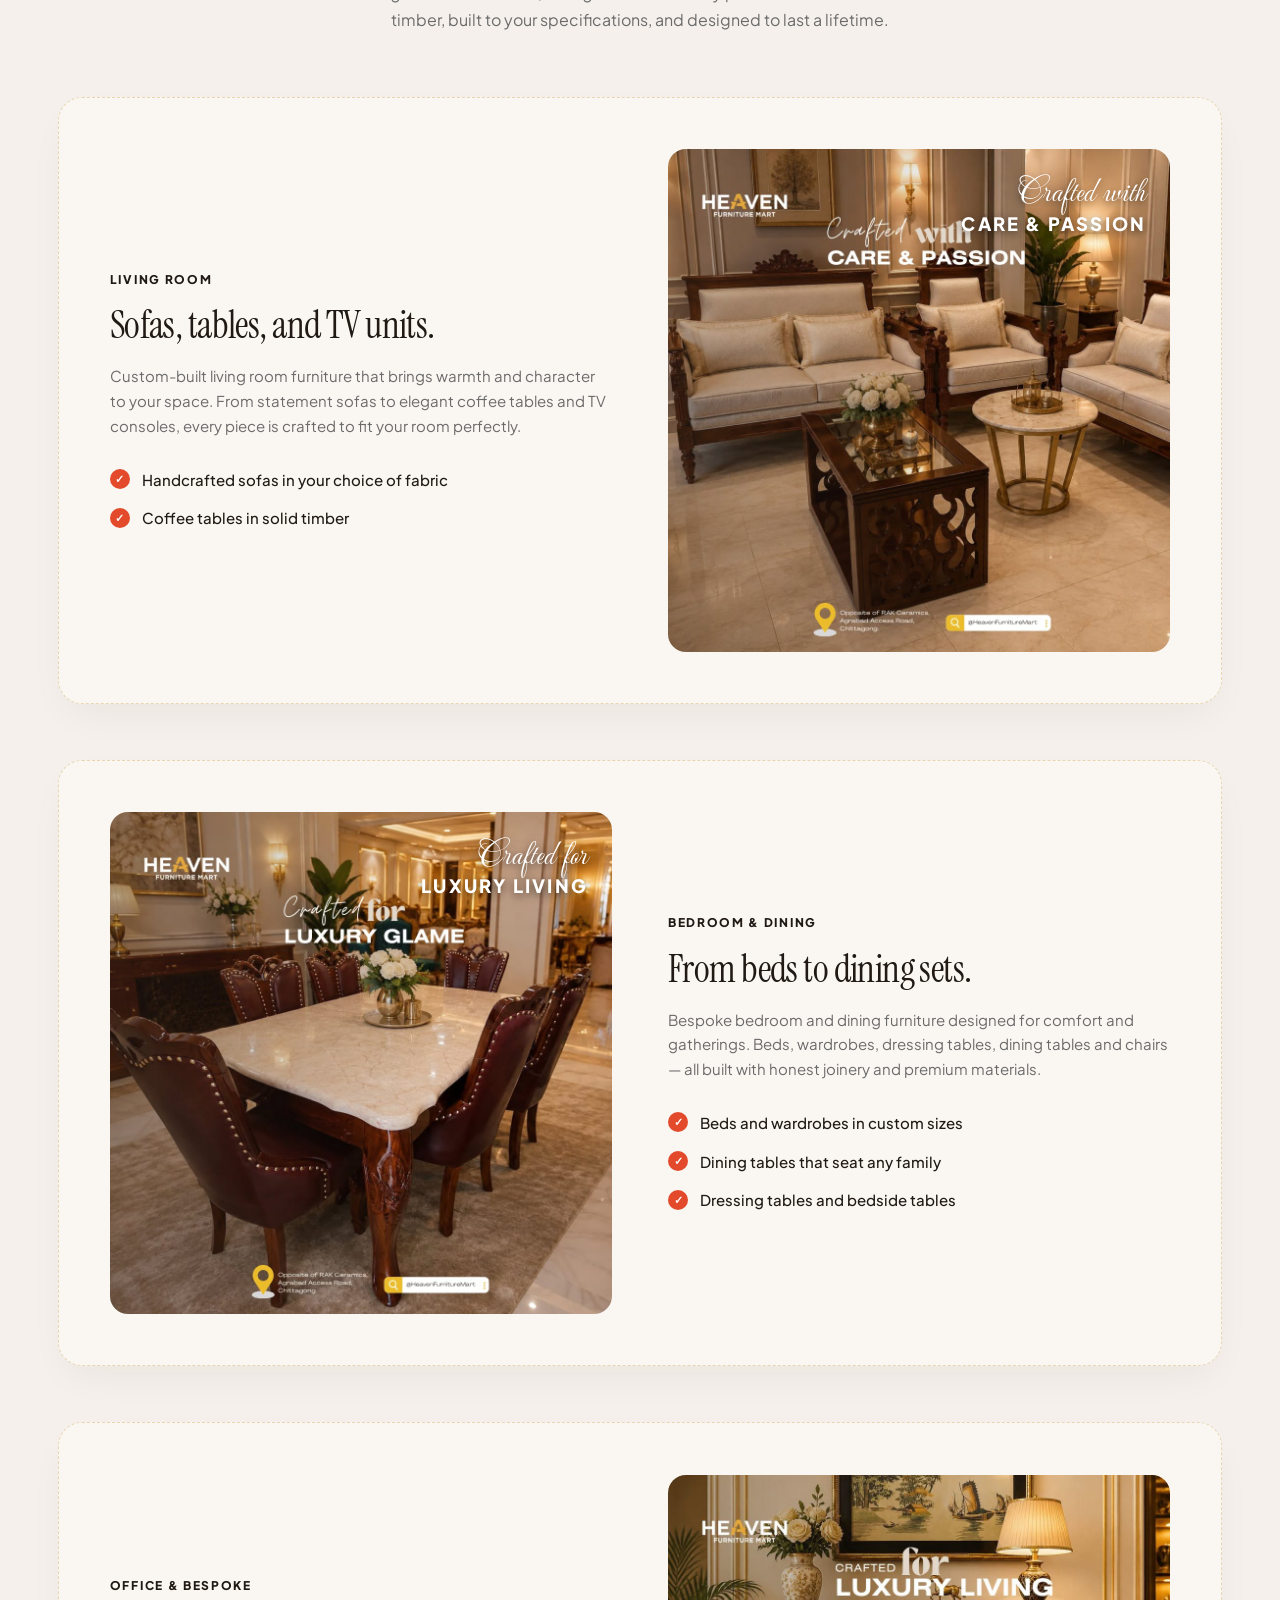
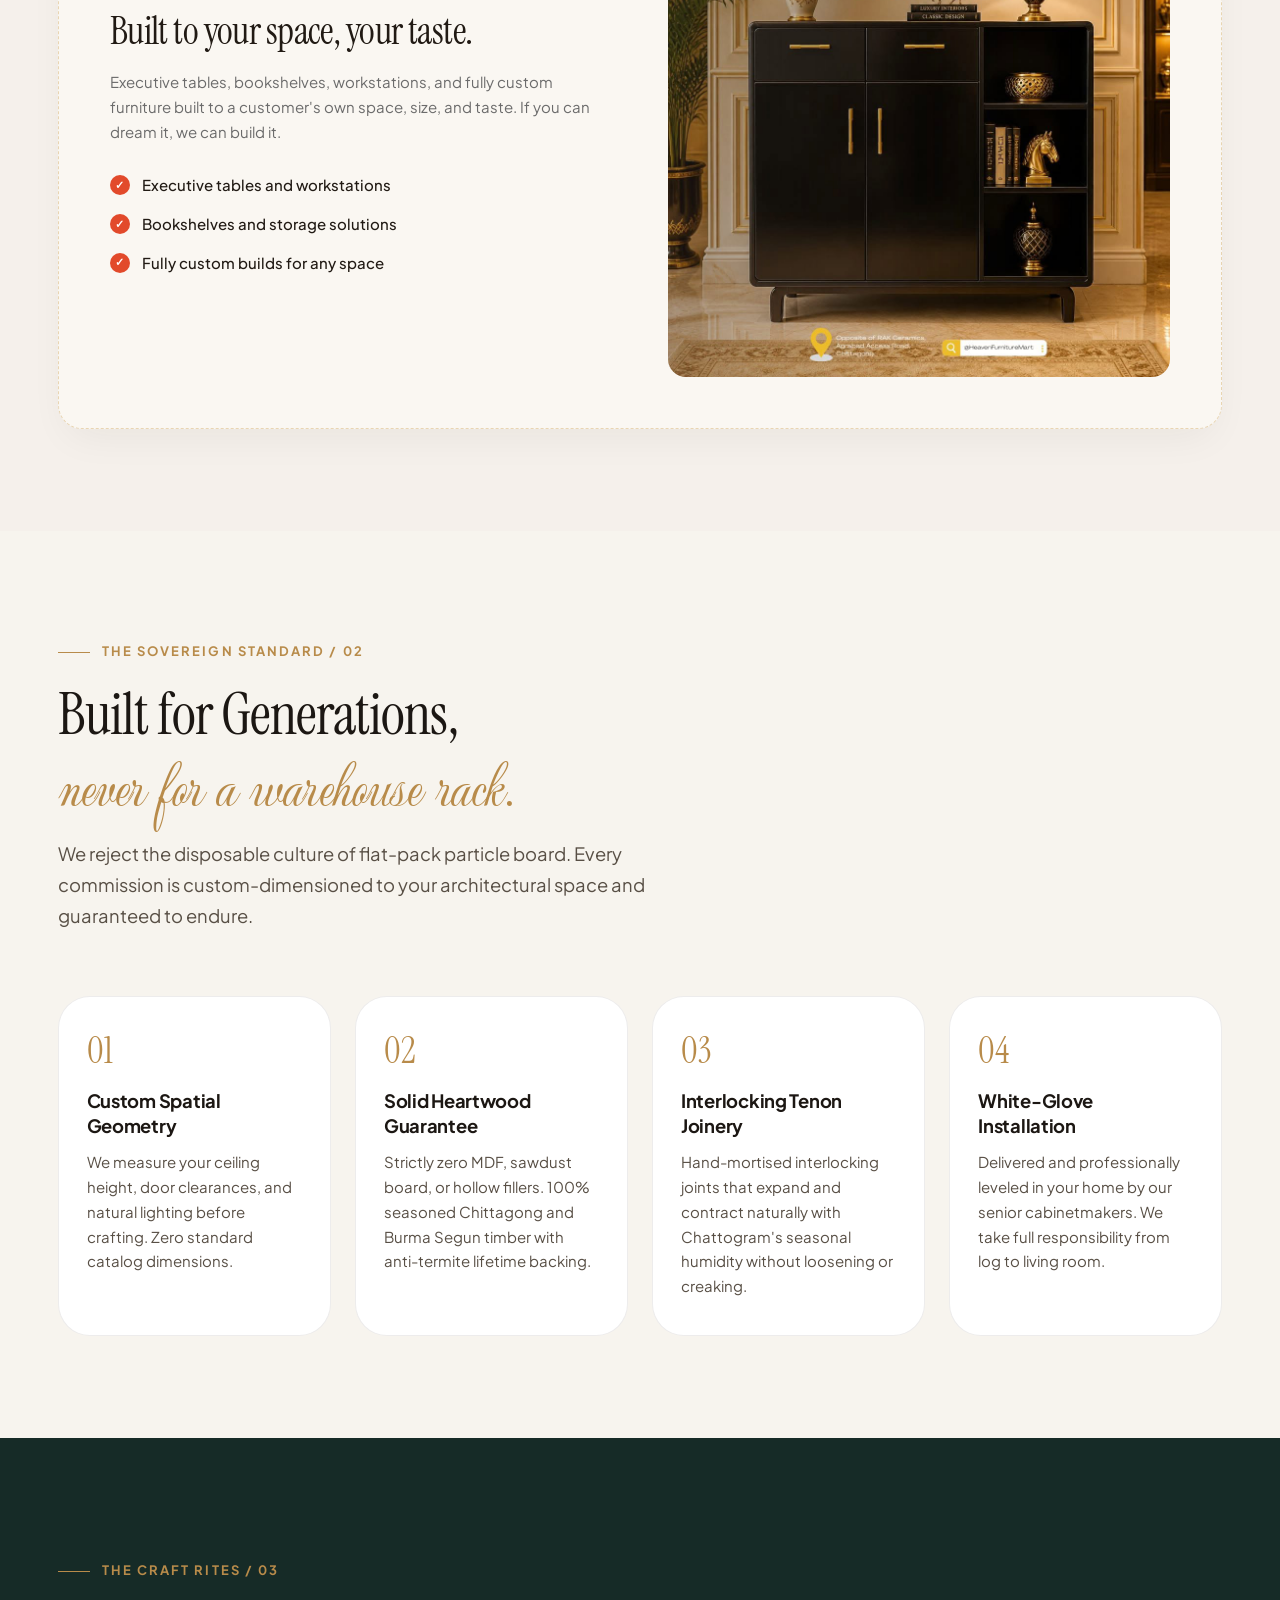
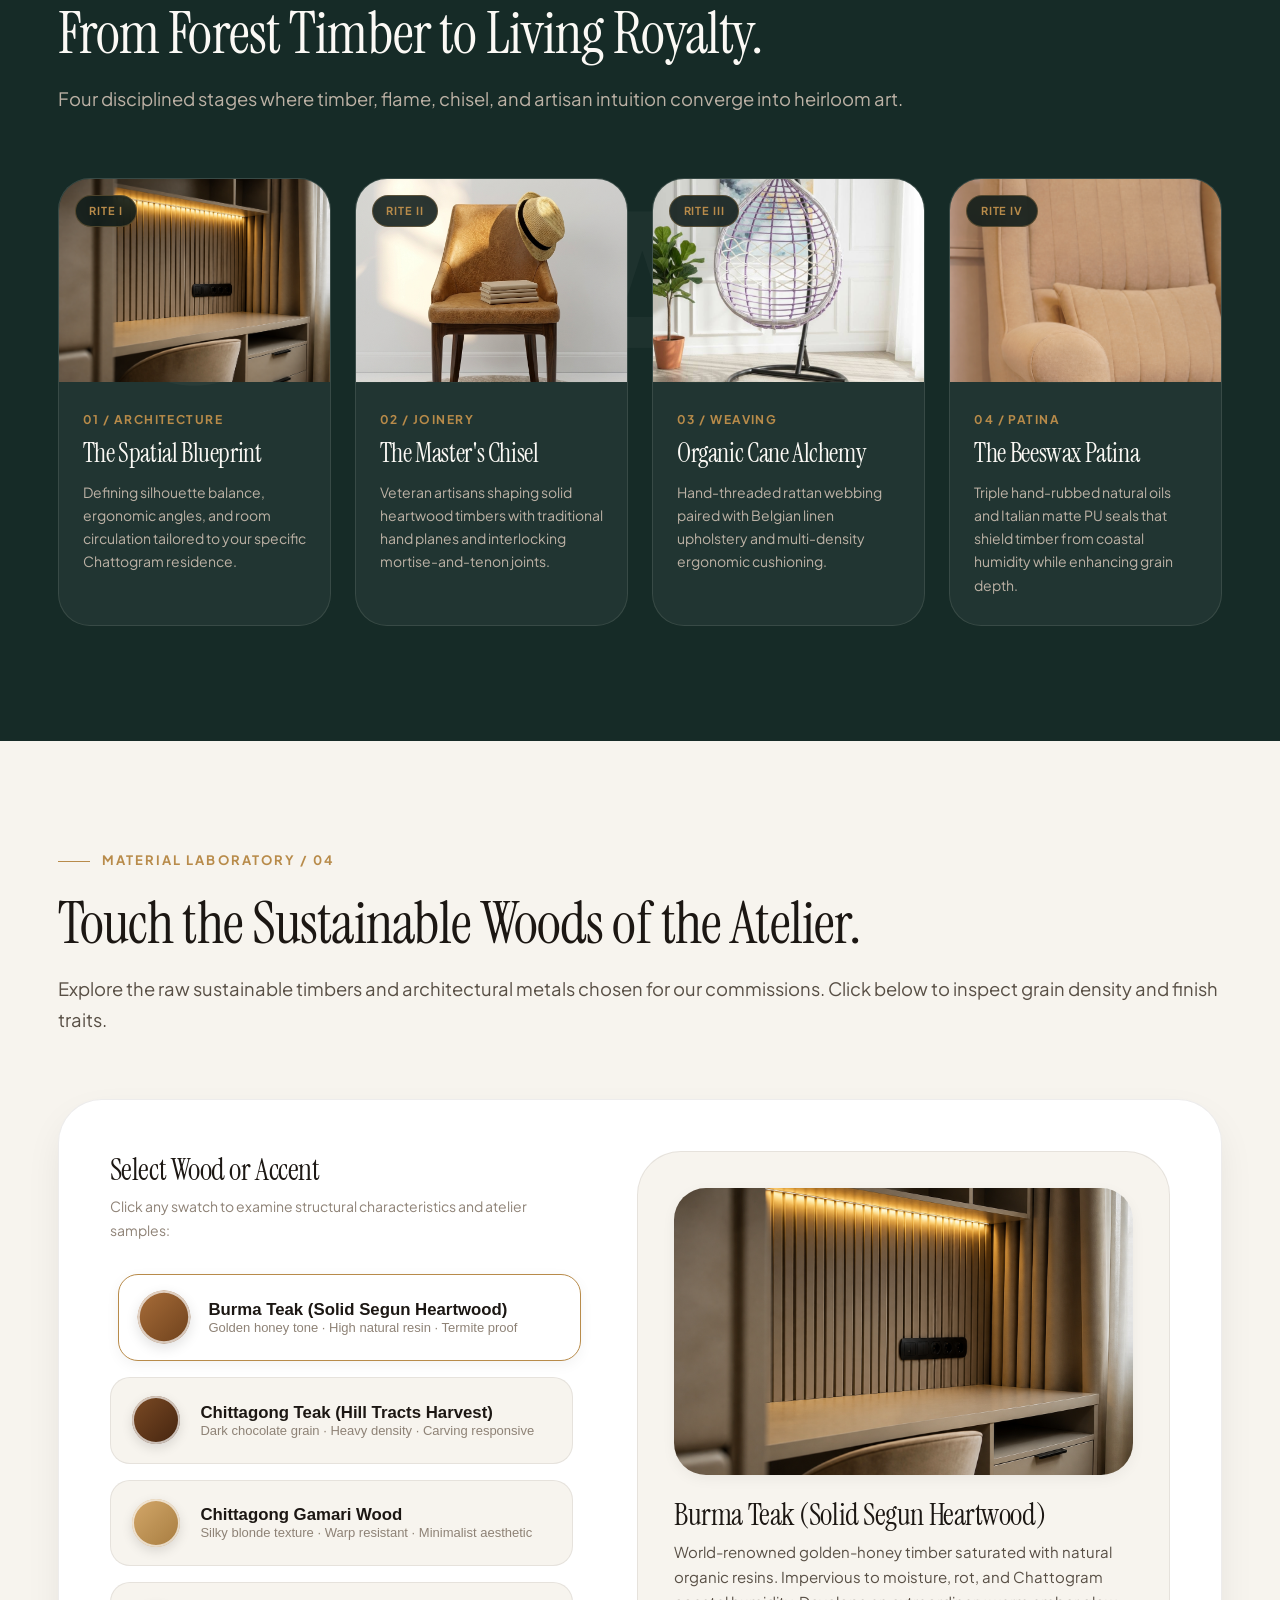
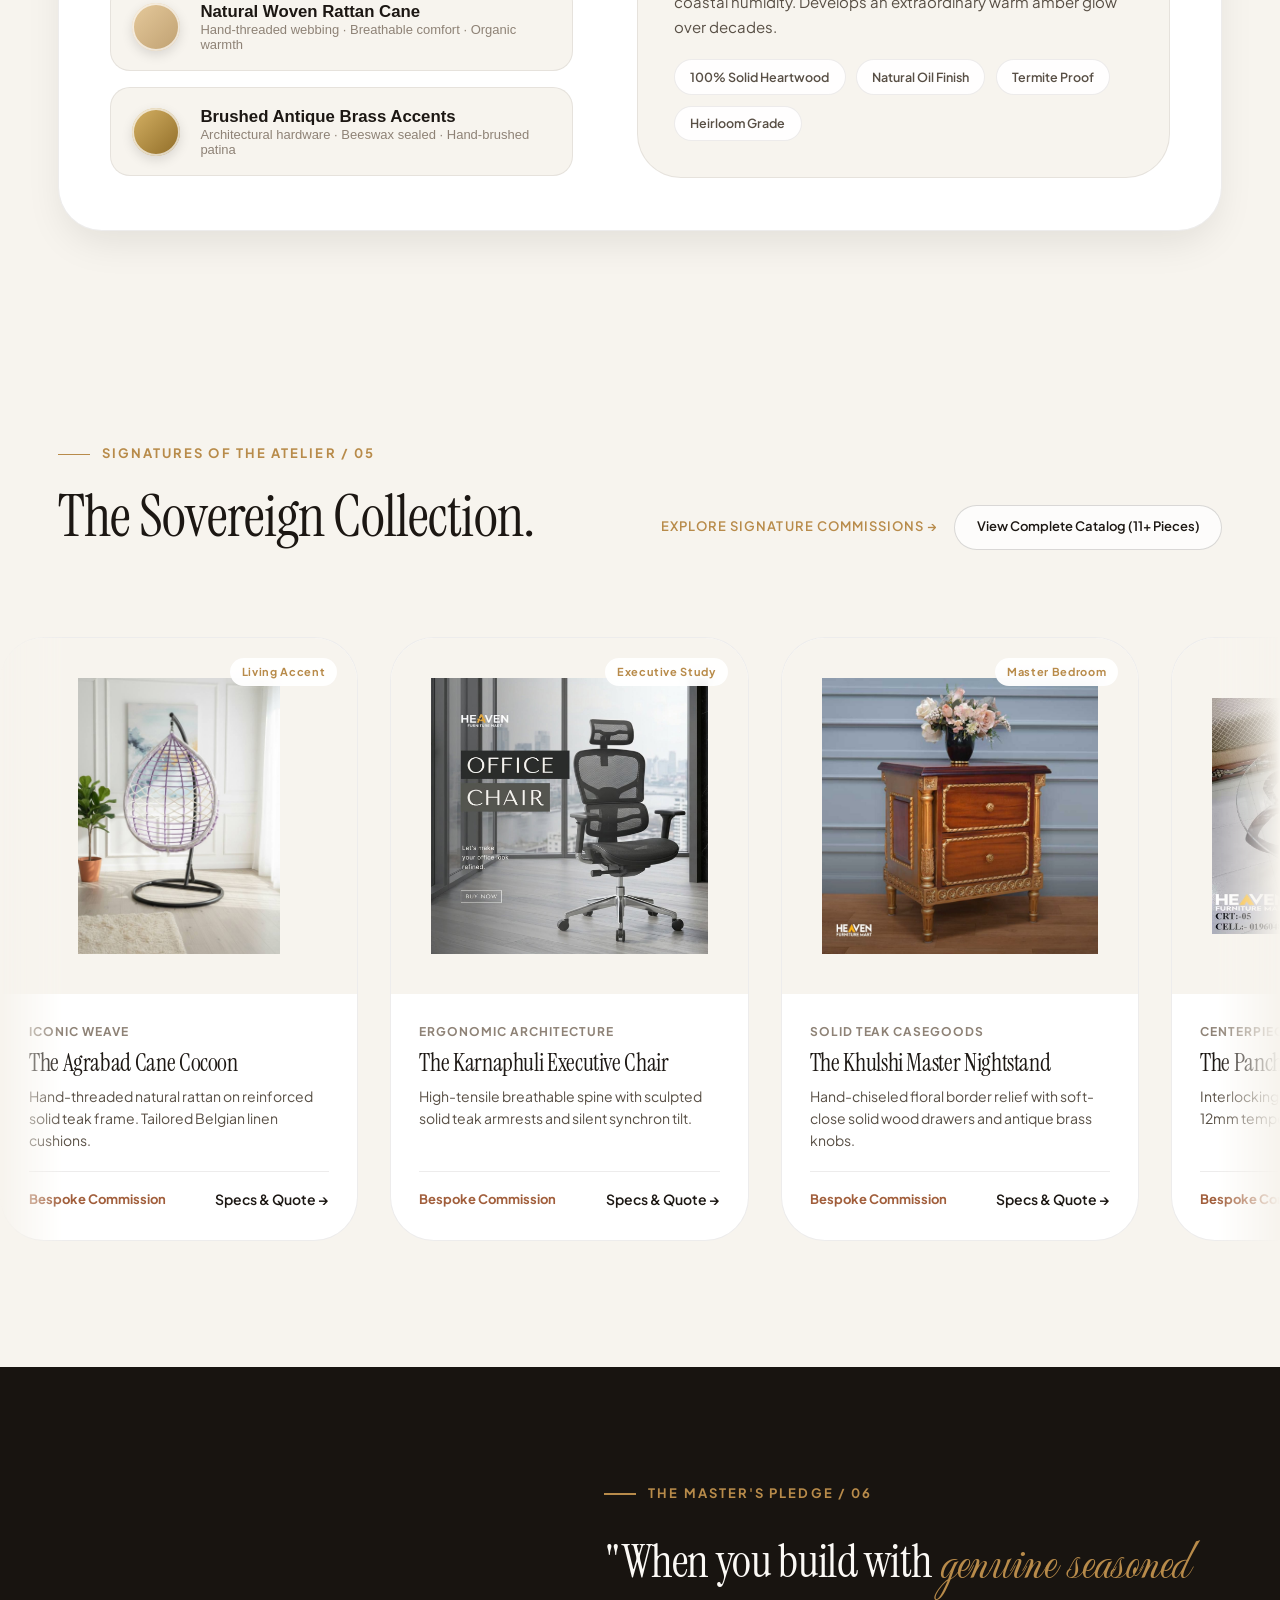
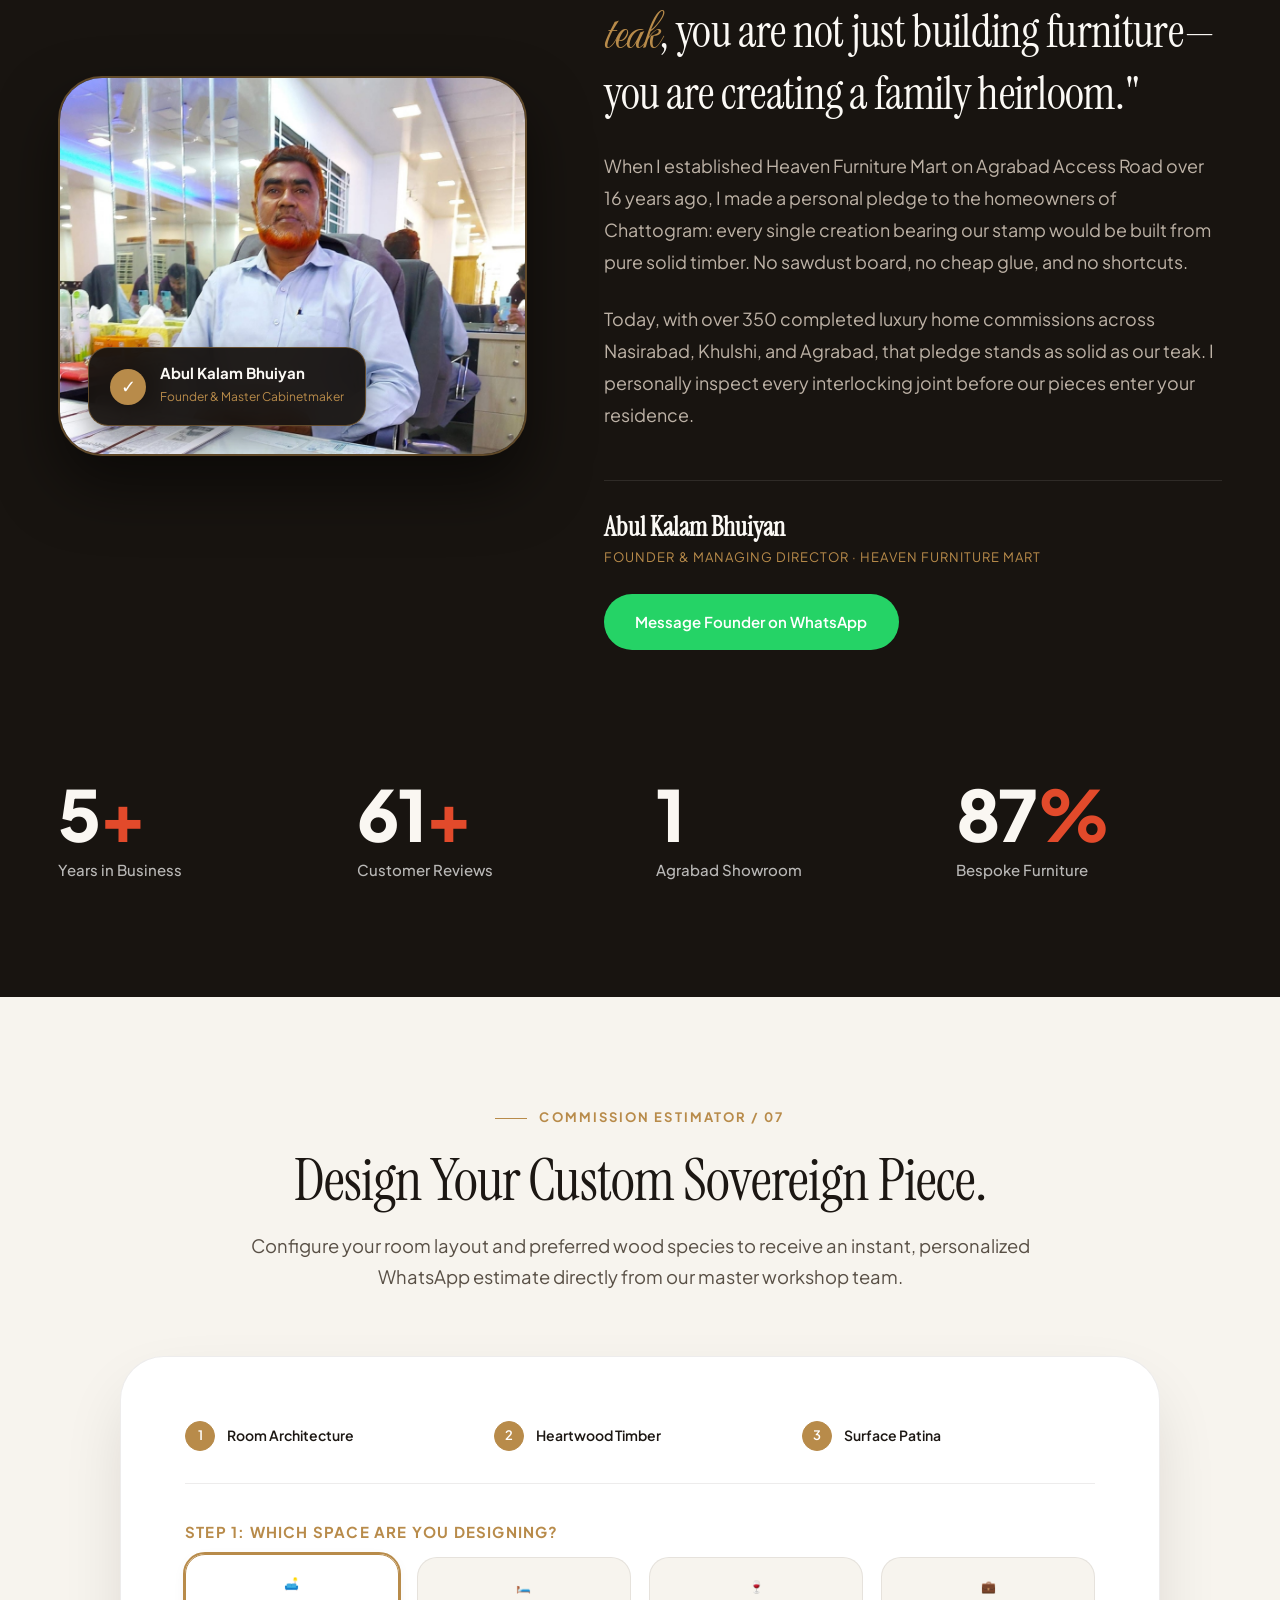
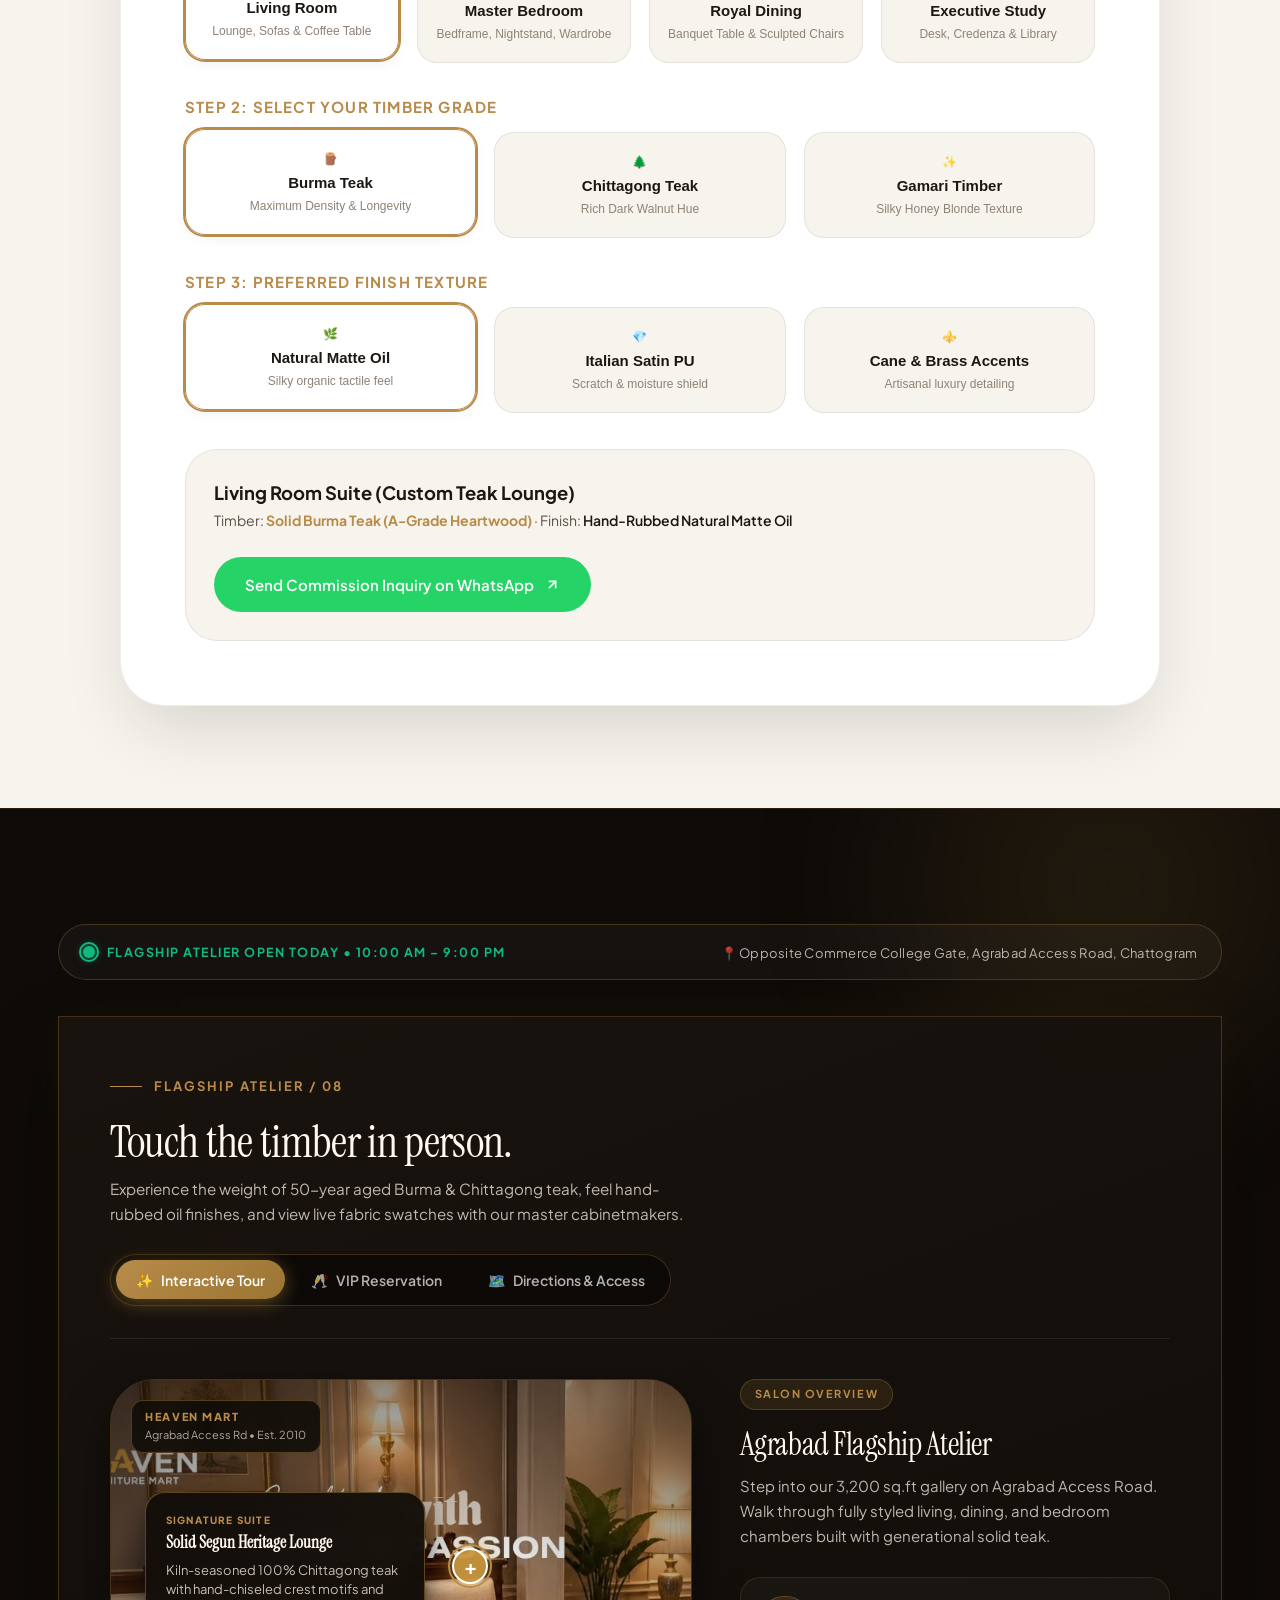
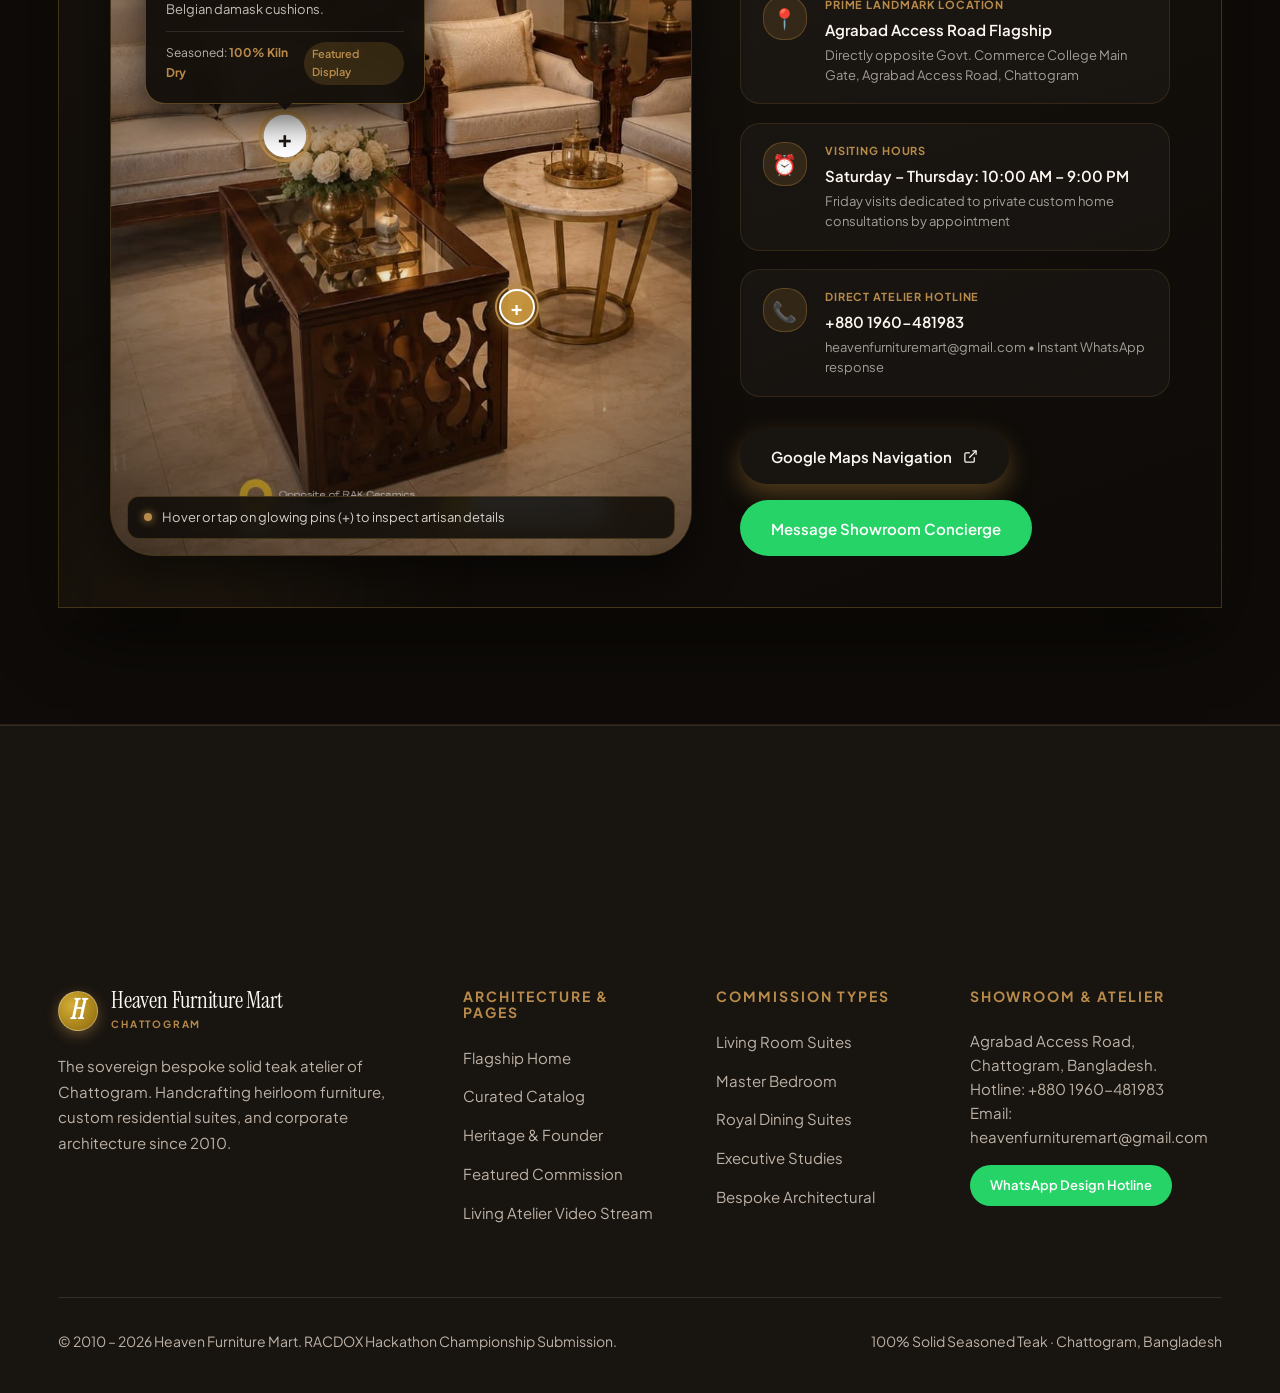
==== commit f94ad45b: "feat: complete luxury redesign, curated product glide rail, and remove duplicated sections" ====
--- a/index.html
+++ b/index.html
@@ -3,522 +3,1353 @@
 <head>
   <meta charset="UTF-8">
   <meta name="viewport" content="width=device-width, initial-scale=1.0">
-  <meta name="description" content="Heaven Furniture Mart - Chattogram's premier bespoke luxury furniture and interior styling studio. Designed, crafted, and customized furniture for living, bedroom, dining, and office spaces at Agrabad Access Road.">
-  <meta name="keywords" content="Heaven Furniture Mart, Chattogram furniture, bespoke furniture Agrabad, custom furniture Bangladesh, luxury interior styling">
+  <meta name="description" content="Heaven Furniture Mart — The Sovereign Atelier of Chattogram. Bespoke solid teak, architectural joinery, and custom luxury commissions for distinguished residences on Agrabad Access Road.">
+  <meta name="keywords" content="Heaven Furniture Mart, bespoke teak furniture Chattogram, luxury interior styling Agrabad, solid wood furniture Bangladesh, Abul Kalam Bhuiyan">
   <meta name="author" content="Heaven Furniture Mart">
   
-  <title>Heaven Furniture Mart | Bespoke Luxury Furniture Studio, Chattogram</title>
+  <title>Heaven Furniture Mart — The Sovereign Atelier of Chattogram</title>
 
   <!-- Favicon -->
   <link rel="icon" href="data:image/svg+xml,<svg xmlns=%22http://www.w3.org/2000/svg%22 viewBox=%220 0 100 100%22><text y=%22.9em%22 font-size=%2290%22>🪑</text></svg>">
 
-  <!-- Stylesheet -->
+  <!-- Core & Component Stylesheets -->
   <link rel="stylesheet" href="css/style.css">
+  <link rel="stylesheet" href="css/components.css">
 </head>
 <body>
 
+  <!-- Ambient Mouse Glow Follower -->
+  <div class="ambient-mouse-glow" aria-hidden="true"></div>
+
   <!-- ==========================================================================
-       Header & Sticky Navigation
+       FLOATING ARCHITECTURAL PILL HEADER
        ========================================================================== -->
-  <header class="header">
-    <div class="container header-container">
-      <!-- Logo -->
-      <a href="#" class="header-logo" aria-label="Heaven Furniture Mart Home">
-        <img src="assets/logo/heaven-furniture-mart-logo.svg" alt="Heaven Furniture Mart Logo">
+  <header class="site-header" id="header">
+    <div class="header-inner">
+      <a href="index.html" class="header-brand" aria-label="Heaven Furniture Mart Home">
+        <div class="brand-monogram">H</div>
+        <div class="brand-text">
+          <span class="brand-title">Heaven Furniture Mart</span>
+          <span class="brand-subtitle">The Sovereign Atelier · Agrabad</span>
+        </div>
       </a>
 
-      <!-- Desktop Navigation Links -->
-      <nav class="nav-desktop" aria-label="Main Navigation">
-        <a href="#about" class="nav-link">Our Story</a>
-        <a href="#collections" class="nav-link">Collections</a>
-        <a href="#bespoke" class="nav-link">Bespoke Process</a>
-        <a href="#contact" class="nav-link">Showroom & Contact</a>
+      <!-- Desktop Navigation -->
+      <nav class="nav-links" aria-label="Primary Navigation">
+        <a href="index.html" class="nav-item active">Home</a>
+        <a href="shop.html" class="nav-item">Collections</a>
+        <a href="#video-stream" class="nav-item">Living Atelier</a>
+        <a href="#rites" class="nav-item">The Craft</a>
+        <a href="#materials" class="nav-item">Timber Studio</a>
+        <a href="about.html" class="nav-item">Our Heritage</a>
+        <a href="#showroom" class="nav-item">Showroom</a>
       </nav>
 
-      <!-- Header CTA Buttons -->
-      <div class="nav-actions">
-        <button class="btn btn-gold header-cta" data-modal-open>
-          <span>Request a Free Consultation</span>
+      <!-- Action Buttons -->
+      <div class="header-actions">
+        <a href="https://wa.me/8801960481983?text=Hello%20Heaven%20Furniture%20Mart%2C%20I%20would%20like%20to%20schedule%20a%20private%20design%20consultation." target="_blank" rel="noopener noreferrer" class="btn btn-gold header-cta">
+          <span>Book Consultation</span>
+          <svg width="13" height="13" viewBox="0 0 24 24" fill="none" stroke="currentColor" stroke-width="2.5" stroke-linecap="round" stroke-linejoin="round"><line x1="7" y1="17" x2="17" y2="7"></line><polyline points="7 7 17 7 17 17"></polyline></svg>
+        </a>
+
+        <!-- Mobile Toggle Button -->
+        <button class="mobile-toggle-btn" aria-label="Toggle Mobile Navigation Drawer">
+          <span></span><span></span><span></span>
         </button>
-
-        <!-- Mobile Hamburger Toggle -->
-        <div class="mobile-toggle" aria-label="Toggle Mobile Menu">
-          <span></span>
-          <span></span>
-          <span></span>
-        </div>
       </div>
     </div>
   </header>
 
-  <!-- Mobile Menu Drawer Overlay -->
-  <div class="mobile-drawer" aria-label="Mobile Drawer Navigation">
-    <a href="#about" class="mobile-nav-link">Our Story</a>
-    <a href="#collections" class="mobile-nav-link">Collections</a>
-    <a href="#bespoke" class="mobile-nav-link">Bespoke Process</a>
-    <a href="#contact" class="mobile-nav-link">Showroom & Contact</a>
-    <button class="btn btn-gold" data-modal-open style="margin-top: 1rem;">
-      Request a Free Consultation
-    </button>
-  </div>
+  <!-- Mobile Drawer -->
+  <div class="mobile-drawer-backdrop"></div>
+  <aside class="mobile-menu-drawer" aria-label="Navigation Menu">
+    <div class="mobile-drawer-header">
+      <div class="header-brand">
+        <div class="brand-monogram">H</div>
+        <div class="brand-text">
+          <span class="brand-title" style="color:#FAF7F2;">Heaven Furniture</span>
+          <span class="brand-subtitle">Agrabad · Chattogram</span>
+        </div>
+      </div>
+      <button class="mobile-drawer-close" aria-label="Close Navigation Menu">✕</button>
+    </div>
+    <nav class="mobile-drawer-links">
+      <a href="index.html" class="mobile-nav-link active">Home</a>
+      <a href="shop.html" class="mobile-nav-link">Collection</a>
+      <a href="#video-stream" class="mobile-nav-link">Living Atelier</a>
+      <a href="about.html" class="mobile-nav-link">About</a>
+      <a href="#showroom" class="mobile-nav-link">Contact</a>
+    </nav>
+    <div class="mobile-drawer-footer">
+      <div class="drawer-meta-section">
+        <span class="drawer-meta-label">(EMAIL)</span>
+        <a href="mailto:heavenfurnituremart@gmail.com" class="drawer-email-link">heavenfurnituremart@gmail.com</a>
+      </div>
+      <div class="drawer-meta-section">
+        <span class="drawer-meta-label">(SOCIALS)</span>
+        <div class="drawer-socials-grid">
+          <a href="https://instagram.com" target="_blank" rel="noopener" class="drawer-social-item">INSTAGRAM ↗</a>
+          <a href="https://facebook.com" target="_blank" rel="noopener" class="drawer-social-item">FACEBOOK ↗</a>
+          <a href="https://wa.me/8801960481983" target="_blank" rel="noopener" class="drawer-social-item">WHATSAPP ↗</a>
+          <a href="https://youtube.com" target="_blank" rel="noopener" class="drawer-social-item">YOUTUBE ↗</a>
+        </div>
+      </div>
+    </div>
+  </aside>
 
   <main>
     <!-- ==========================================================================
-         Hero Section
+         HERO SECTION WITH GIANT WATERMARK & 3D ATELIER VIDEO PORTAL
          ========================================================================== -->
-    <section class="hero" id="hero">
-      <div class="hero-bg-wrapper">
-        <img src="assets/images/hero/hero-bg.jpg" alt="Luxury bespoke living room interior by Heaven Furniture Mart" class="hero-bg-img">
-        <div class="hero-overlay"></div>
-      </div>
-
-      <div class="container hero-content">
-        <!-- Prominent Brand Logo Badge -->
-        <div class="hero-brand-badge-box reveal">
-          <img src="assets/logo/heaven-furniture-mart-logo.svg" alt="Heaven Furniture Mart Official Logo" class="hero-brand-logo">
-        </div>
-
-        <div class="eyebrow hero-eyebrow reveal">
-          <span>CHATTOGRAM'S BESPOKE FURNITURE STUDIO</span>
-        </div>
-
-        <h1 class="hero-title reveal delay-1">
-          Heaven Furniture Mart — <span>Crafted Around Your Life.</span>
-        </h1>
-
-        <p class="hero-subline reveal delay-2">
-          Handcrafted from premium seasoned wood. Custom dimensions, bespoke design, and skilled in-house craftsmanship — direct from Agrabad Access Road.
-        </p>
-
-        <div class="hero-ctas reveal delay-3">
-          <button class="btn btn-gold" data-modal-open>
-            <span>Request a Free Consultation</span>
-            <svg class="btn-icon" viewBox="0 0 24 24"><path d="M5 12h14M12 5l7 7-7 7" stroke="currentColor" stroke-width="2" stroke-linecap="round" stroke-linejoin="round"/></svg>
-          </button>
-          
-          <a href="https://wa.me/8801960481983" target="_blank" rel="noopener" class="btn btn-whatsapp">
-            <svg class="btn-icon" viewBox="0 0 24 24" fill="currentColor"><path d="M12.04 2c-5.46 0-9.91 4.45-9.91 9.91 0 1.75.46 3.45 1.32 4.95L2.05 22l5.25-1.38c1.45.79 3.08 1.21 4.74 1.21 5.46 0 9.91-4.45 9.91-9.91 0-2.65-1.03-5.14-2.9-7.01A9.84 9.84 0 0 0 12.04 2zm0 16.34c-1.48 0-2.93-.4-4.2-1.15l-.3-.18-3.12.82.83-3.04-.2-.32a8.17 8.17 0 0 1-1.26-4.38c0-4.52 3.68-8.2 8.2-8.2 2.19 0 4.25.85 5.8 2.4 1.55 1.55 2.4 3.61 2.4 5.8 0 4.52-3.68 8.2-8.2 8.2zm4.49-6.14c-.25-.12-1.47-.72-1.7-.8-.23-.08-.39-.12-.56.12-.17.25-.66.8-.81.97-.15.17-.3.2-.55.07-.25-.12-1.05-.39-2.01-1.24-.74-.66-1.24-1.48-1.39-1.73-.15-.25-.02-.38.11-.5.11-.11.25-.29.37-.43.12-.14.17-.25.25-.42.08-.17.04-.31-.02-.43s-.56-1.35-.77-1.85c-.2-.48-.41-.42-.56-.43h-.48c-.17 0-.44.06-.67.31-.23.25-.88.86-.88 2.1 0 1.24.9 2.44 1.03 2.61.12.17 1.77 2.71 4.3 3.8.6.26 1.07.41 1.44.53.61.19 1.16.16 1.6.1.49-.07 1.47-.6 1.68-1.18.21-.58.21-1.07.15-1.18-.06-.11-.22-.18-.47-.3z"/></svg>
-            <span>WhatsApp Us</span>
-          </a>
-        </div>
-
-        <div class="hero-trust-bar reveal delay-4">
-          <div class="trust-item">
-            <div class="trust-number">100s+</div>
-            <div class="trust-label">Happy Homeowners<br>Trusted</div>
-          </div>
-          <div class="trust-item">
-            <div class="trust-number">100%</div>
-            <div class="trust-label">Seasoned Solid Wood<br>&amp; Materials</div>
-          </div>
-          <div class="trust-item">
-            <div class="trust-number">In-House</div>
-            <div class="trust-label">Skilled Artisan<br>Craftsmanship</div>
-          </div>
-          <div class="trust-item">
-            <div class="trust-number">Free</div>
-            <div class="trust-label">Consultation &amp;<br>Delivery Included</div>
-          </div>
-        </div>
-      </div>
-
-      <div class="hero-scroll-indicator">
-        <span>Scroll</span>
-        <div class="scroll-mouse">
-          <div class="scroll-wheel"></div>
+    <!-- ==========================================================================
+         ABSTRACT HERO SECTION (LINK 1 REFINED EDITORIAL SIGNATURE)
+         ========================================================================== -->
+    <section class="abstract-hero-section" id="hero">
+      <div class="container reveal">
+        <div class="abstract-hero-grid">
+          <!-- Text Content -->
+          <div class="abstract-hero-left">
+            <span class="abstract-hero-tag">HEAVEN FURNITURE MART &mdash; BESPOKE FURNITURE &mdash; CHATTOGRAM</span>
+            
+            <h1 class="abstract-hero-heading">
+              Furniture that <span class="italic-serif">lives</span> with you.
+            </h1>
+
+            <p class="abstract-hero-lead">
+              For over 15 years, we've been crafting bespoke furniture from solid timber and honest joinery &mdash; pieces designed to settle into your home, not just fill it. Every cut, every joint, every finish is made by hand, for you.
+            </p>
+
+            <div class="abstract-hero-features">
+              <div class="hero-feature-item">
+                <div class="hero-feature-icon">🏠</div>
+                <strong class="hero-feature-title">Solid Timber</strong>
+                <span class="hero-feature-desc">Hand-selected hardwoods, built to last generations</span>
+              </div>
+              <div class="hero-feature-item">
+                <div class="hero-feature-icon">🥞</div>
+                <strong class="hero-feature-title">Honest Joinery</strong>
+                <span class="hero-feature-desc">Traditional techniques, no shortcuts, no veneers</span>
+              </div>
+              <div class="hero-feature-item">
+                <div class="hero-feature-icon">📦</div>
+                <strong class="hero-feature-title">Made to Order</strong>
+                <span class="hero-feature-desc">Every piece designed around your space and style</span>
+              </div>
+            </div>
+          </div>
+
+          <!-- Hero Visual: Authentic High-Res Showroom Facade -->
+          <div class="abstract-hero-visual">
+            <img src="assets/images/showroom/showroom.jpg" alt="Heaven Furniture Mart Flagship Showroom in Agrabad">
+          </div>
         </div>
       </div>
     </section>
 
+    <!-- Luxury Infinite Crest Ribbon -->
+    <div class="marquee-ribbon-strip" aria-hidden="true">
+      <div class="marquee-ribbon-track">
+        <div class="ribbon-item"><span>100% Solid Seasoned Teak</span><span class="diamond">◆</span></div>
+        <div class="ribbon-item"><span>25-Year Integrity Warranty</span><span class="diamond">◆</span></div>
+        <div class="ribbon-item"><span>Master Joiners of Agrabad</span><span class="diamond">◆</span></div>
+        <div class="ribbon-item"><span>Zero Plywood or Particle Boards</span><span class="diamond">◆</span></div>
+        <div class="ribbon-item"><span>Architectural Spatial Measurement</span><span class="diamond">◆</span></div>
+        <div class="ribbon-item"><span>350+ Completed Residences in Chattogram</span><span class="diamond">◆</span></div>
+        <!-- Repeat for seamless scroll -->
+        <div class="ribbon-item"><span>100% Solid Seasoned Teak</span><span class="diamond">◆</span></div>
+        <div class="ribbon-item"><span>25-Year Integrity Warranty</span><span class="diamond">◆</span></div>
+        <div class="ribbon-item"><span>Master Joiners of Agrabad</span><span class="diamond">◆</span></div>
+        <div class="ribbon-item"><span>Zero Plywood or Particle Boards</span><span class="diamond">◆</span></div>
+        <div class="ribbon-item"><span>Architectural Spatial Measurement</span><span class="diamond">◆</span></div>
+        <div class="ribbon-item"><span>350+ Completed Residences in Chattogram</span><span class="diamond">◆</span></div>
+      </div>
+    </div>
+
     <!-- ==========================================================================
-         Brand Story Section
+         INLINE CUTOUT FURNITURE STATEMENT (SIGNATURE LINK 1 FEATURE)
          ========================================================================== -->
-    <section class="brand-intro section-padding" id="about">
+    <section class="statement-quote-section" style="padding: clamp(5rem, 8vw, 7.5rem) 0; background-color: #F5F0EB;">
       <div class="container">
-        <div class="brand-grid">
-          <div class="brand-story-text reveal">
-            <div class="eyebrow">OUR HERITAGE &amp; VALUES</div>
-            <h2 class="section-title">Crafting Heirloom Furniture for Chattogram's Finest Homes.</h2>
-            <p style="color: var(--color-text-muted); font-size: 1.0625rem; line-height: 1.7;">
-              Founded on Agrabad Access Road, Heaven Furniture Mart was created to revive true artisan woodworking in Bangladesh. We combine centuries-old joinery techniques with modern architectural aesthetics.
+        <div class="statement-quote-wrap reveal" style="max-width: 980px; margin: 0 auto; text-align: center;">
+          <p class="statement-quote-text" style="font-family: var(--font-sans); font-size: clamp(1.65rem, 3.5vw, 2.75rem); font-weight: 800; color: #49291C; line-height: 1.55; letter-spacing: -0.02em;">
+            At Heaven Furniture, every <span class="inline-word-img" style="width: 72px; height: 48px; border-radius: 9999px; background: rgba(255,255,255,0.9); display: inline-flex; align-items: center; justify-content: center; vertical-align: middle; box-shadow: 0 4px 15px rgba(0,0,0,0.08); padding: 4px;"><img src="assets/images/products/lounge-armchair.png" alt="Chair" style="max-height: 100%; object-fit: contain;"></span> piece is crafted from selected materials. Great furniture is more than a purchase, <span class="inline-word-img" style="width: 72px; height: 48px; border-radius: 9999px; background: rgba(255,255,255,0.9); display: inline-flex; align-items: center; justify-content: center; vertical-align: middle; box-shadow: 0 4px 15px rgba(0,0,0,0.08); padding: 4px;"><img src="assets/images/products/royal-sofa-set.png" alt="Sofa" style="max-height: 100%; object-fit: contain;"></span> it's a moment to pause, connect, and enjoy life.
+          </p>
+        </div>
+      </div>
+    </section>
+
+    <!-- ==========================================================================
+         OUR CRAFTED WORKS: 5-IMAGE 3D OVERLAPPING COLLAGE (SIGNATURE LINK 1 FEATURE)
+         ========================================================================== -->
+    <section class="crafted-works-section">
+      <div class="container reveal">
+        <h2 class="crafted-works-title">Our Crafted Works</h2>
+        
+        <div class="crafted-works-collage" aria-label="Overlapping Portfolio Gallery">
+          <div class="collage-card collage-top-left">
+            <img src="assets/images/collections/bedroom.jpg" alt="Crafted Bedroom Suite">
+          </div>
+          <div class="collage-card collage-top-right">
+            <img src="assets/images/collections/office.jpg" alt="Bespoke Executive Desk">
+          </div>
+          <div class="collage-card collage-left">
+            <img src="assets/images/collections/living.jpg" alt="Solid Teak Lounge">
+          </div>
+          <div class="collage-card collage-right">
+            <img src="assets/images/collections/dining.jpg" alt="Architectural Dining Table">
+          </div>
+          <div class="collage-card collage-center">
+            <img src="assets/images/collections/bespoke.jpg" alt="Master Carved Signature Suite">
+          </div>
+        </div>
+      </div>
+    </section>
+
+    <!-- ==========================================================================
+         THE LIVING ATELIER: 24/7 CONTINUOUS MOVING VIDEO STREAM (12 LIVE CLIPS)
+         ========================================================================== -->
+    <section class="video-stream-section" id="video-stream">
+      <div class="container reveal">
+        <div class="section-header center" style="margin-bottom: 3.5rem;">
+          <span class="eyebrow" style="color: var(--accent-gold);">The Living Atelier / 01</span>
+          <h2 class="section-title" style="color: var(--text-light);">Craftsmanship in Continuous Motion.</h2>
+          <p class="section-subtitle" style="color: var(--text-light-muted);">
+            Glimpses of unhurried handcraft, chisel precision, and grain finishing inside our sovereign Chattogram workshop.
+          </p>
+        </div>
+      </div>
+
+      <!-- Infinite Marquee Stream (Dual Tracks: Glide Left & Glide Right) -->
+      <div class="marquee-container">
+        <!-- Track 1: Glides Slowly Left -->
+        <div class="marquee-row glide-left">
+          <div class="stream-video-card">
+            <video muted loop playsinline preload="metadata">
+              <source src="assets/videos/reel1.mp4" type="video/mp4">
+            </video>
+            <div class="stream-card-overlay">
+              <div class="stream-card-badge">Live Workshop</div>
+              <h3 class="stream-card-title">Tenon Joinery Chiseling</h3>
+              <span class="stream-card-meta">Master Woodworker Kabir · Atelier Bay 1</span>
+            </div>
+          </div>
+
+          <div class="stream-video-card">
+            <video muted loop playsinline preload="metadata">
+              <source src="assets/videos/reel2.mp4" type="video/mp4">
+            </video>
+            <div class="stream-card-overlay">
+              <div class="stream-card-badge">Finishing Bay</div>
+              <h3 class="stream-card-title">Hand-Rubbed Natural Oil</h3>
+              <span class="stream-card-meta">Triple-wax seal on Burma Teak</span>
+            </div>
+          </div>
+
+          <div class="stream-video-card">
+            <video muted loop playsinline preload="metadata">
+              <source src="assets/videos/reel3.mp4" type="video/mp4">
+            </video>
+            <div class="stream-card-overlay">
+              <div class="stream-card-badge">Structure Bay</div>
+              <h3 class="stream-card-title">Trestle Dining Assembly</h3>
+              <span class="stream-card-meta">Continuous grain plank leveling</span>
+            </div>
+          </div>
+
+          <div class="stream-video-card">
+            <video muted loop playsinline preload="metadata">
+              <source src="assets/videos/hero-video.mp4" type="video/mp4">
+            </video>
+            <div class="stream-card-overlay">
+              <div class="stream-card-badge">Architectural Studio</div>
+              <h3 class="stream-card-title">Precision Profiling & Cut</h3>
+              <span class="stream-card-meta">Architectural millwork inspection</span>
+            </div>
+          </div>
+
+          <div class="stream-video-card">
+            <video muted loop playsinline preload="metadata">
+              <source src="assets/videos/reel1.mp4" type="video/mp4">
+            </video>
+            <div class="stream-card-overlay">
+              <div class="stream-card-badge">Joinery Bay</div>
+              <h3 class="stream-card-title">Dovetail Drawer Fitting</h3>
+              <span class="stream-card-meta">Zero synthetic nail assembly</span>
+            </div>
+          </div>
+
+          <div class="stream-video-card">
+            <video muted loop playsinline preload="metadata">
+              <source src="assets/videos/reel2.mp4" type="video/mp4">
+            </video>
+            <div class="stream-card-overlay">
+              <div class="stream-card-badge">Inspection Bay</div>
+              <h3 class="stream-card-title">Final Moisture & Termite Seal</h3>
+              <span class="stream-card-meta">Founder quality sign-off</span>
+            </div>
+          </div>
+        </div>
+
+        <!-- Track 2: Glides Slowly Right -->
+        <div class="marquee-row glide-right">
+          <div class="stream-video-card">
+            <video muted loop playsinline preload="metadata">
+              <source src="assets/videos/reel3.mp4" type="video/mp4">
+            </video>
+            <div class="stream-card-overlay">
+              <div class="stream-card-badge">Weaving Bay</div>
+              <h3 class="stream-card-title">Natural Rattan Webbing</h3>
+              <span class="stream-card-meta">Hand-threaded organic cane</span>
+            </div>
+          </div>
+
+          <div class="stream-video-card">
+            <video muted loop playsinline preload="metadata">
+              <source src="assets/videos/hero-video.mp4" type="video/mp4">
+            </video>
+            <div class="stream-card-overlay">
+              <div class="stream-card-badge">Rough Milling</div>
+              <h3 class="stream-card-title">Kiln-Dried Log Slicing</h3>
+              <span class="stream-card-meta">Selected A-grade heartwood</span>
+            </div>
+          </div>
+
+          <div class="stream-video-card">
+            <video muted loop playsinline preload="metadata">
+              <source src="assets/videos/reel2.mp4" type="video/mp4">
+            </video>
+            <div class="stream-card-overlay">
+              <div class="stream-card-badge">Sanding Studio</div>
+              <h3 class="stream-card-title">Micro-Grit Contour Smoothing</h3>
+              <span class="stream-card-meta">Sculpted armrest polishing</span>
+            </div>
+          </div>
+
+          <div class="stream-video-card">
+            <video muted loop playsinline preload="metadata">
+              <source src="assets/videos/reel1.mp4" type="video/mp4">
+            </video>
+            <div class="stream-card-overlay">
+              <div class="stream-card-badge">Carving Studio</div>
+              <h3 class="stream-card-title">Floral Bedside Relief Work</h3>
+              <span class="stream-card-meta">Traditional chisel motifs</span>
+            </div>
+          </div>
+
+          <div class="stream-video-card">
+            <video muted loop playsinline preload="metadata">
+              <source src="assets/videos/reel3.mp4" type="video/mp4">
+            </video>
+            <div class="stream-card-overlay">
+              <div class="stream-card-badge">Metal Studio</div>
+              <h3 class="stream-card-title">Brushed Antique Brass Inlay</h3>
+              <span class="stream-card-meta">Beeswax sealed architectural hardware</span>
+            </div>
+          </div>
+
+          <div class="stream-video-card">
+            <video muted loop playsinline preload="metadata">
+              <source src="assets/videos/hero-video.mp4" type="video/mp4">
+            </video>
+            <div class="stream-card-overlay">
+              <div class="stream-card-badge">Master Review</div>
+              <h3 class="stream-card-title">Pre-Dispatch White Glove Inspection</h3>
+              <span class="stream-card-meta">Ready for residence installation</span>
+            </div>
+          </div>
+        </div>
+      </div>
+    </section>
+
+    <!-- ==========================================================================
+         SIGNATURE ALTERNATING CATEGORY CARDS (THE LINK 1 RHYTHM)
+         ========================================================================== -->
+    <section class="editorial-categories-section" id="curated-categories">
+      <div class="container reveal">
+        <div class="editorial-categories-header">
+          <h2>Furniture for every room, every style.</h2>
+          <p>
+            From living room to bedroom, dining to office &mdash; every piece is handcrafted from solid timber, built to your specifications, and designed to last a lifetime.
+          </p>
+        </div>
+
+        <div class="editorial-card-wrapper">
+          <!-- Card 1: Living Room (Text Left, Photo Right) -->
+          <article class="editorial-category-card">
+            <div class="category-content-side">
+              <span class="category-tag">LIVING ROOM</span>
+              <h3 class="category-title">Sofas, tables, and TV units.</h3>
+              <p class="category-desc">
+                Custom-built living room furniture that brings warmth and character to your space. From statement sofas to elegant coffee tables and TV consoles, every piece is crafted to fit your room perfectly.
+              </p>
+              <div class="category-checklist">
+                <div class="category-check-item">
+                  <span class="check-icon-orange">&#10003;</span>
+                  <span>Handcrafted sofas in your choice of fabric</span>
+                </div>
+                <div class="category-check-item">
+                  <span class="check-icon-orange">&#10003;</span>
+                  <span>Coffee tables in solid timber</span>
+                </div>
+              </div>
+            </div>
+            <div class="category-visual-side">
+              <img src="assets/images/collections/living.jpg" alt="Living Room Suite">
+              <div class="category-photo-script-badge">
+                <span class="script-sub">Crafted with</span>
+                <span class="script-main">CARE &amp; PASSION</span>
+              </div>
+            </div>
+          </article>
+
+          <!-- Card 2: Bedroom & Dining (Photo Left, Text Right - FLIPPED) -->
+          <article class="editorial-category-card flipped">
+            <div class="category-content-side">
+              <span class="category-tag">BEDROOM &amp; DINING</span>
+              <h3 class="category-title">From beds to dining sets.</h3>
+              <p class="category-desc">
+                Bespoke bedroom and dining furniture designed for comfort and gatherings. Beds, wardrobes, dressing tables, dining tables and chairs &mdash; all built with honest joinery and premium materials.
+              </p>
+              <div class="category-checklist">
+                <div class="category-check-item">
+                  <span class="check-icon-orange">&#10003;</span>
+                  <span>Beds and wardrobes in custom sizes</span>
+                </div>
+                <div class="category-check-item">
+                  <span class="check-icon-orange">&#10003;</span>
+                  <span>Dining tables that seat any family</span>
+                </div>
+                <div class="category-check-item">
+                  <span class="check-icon-orange">&#10003;</span>
+                  <span>Dressing tables and bedside tables</span>
+                </div>
+              </div>
+            </div>
+            <div class="category-visual-side">
+              <img src="assets/images/collections/dining.jpg" alt="Dining Room Suite">
+              <div class="category-photo-script-badge">
+                <span class="script-sub">Crafted for</span>
+                <span class="script-main">LUXURY LIVING</span>
+              </div>
+            </div>
+          </article>
+
+          <!-- Card 3: Office & Bespoke (Text Left, Photo Right) -->
+          <article class="editorial-category-card">
+            <div class="category-content-side">
+              <span class="category-tag">OFFICE &amp; BESPOKE</span>
+              <h3 class="category-title">Built to your space, your taste.</h3>
+              <p class="category-desc">
+                Executive tables, bookshelves, workstations, and fully custom furniture built to a customer's own space, size, and taste. If you can dream it, we can build it.
+              </p>
+              <div class="category-checklist">
+                <div class="category-check-item">
+                  <span class="check-icon-orange">&#10003;</span>
+                  <span>Executive tables and workstations</span>
+                </div>
+                <div class="category-check-item">
+                  <span class="check-icon-orange">&#10003;</span>
+                  <span>Bookshelves and storage solutions</span>
+                </div>
+                <div class="category-check-item">
+                  <span class="check-icon-orange">&#10003;</span>
+                  <span>Fully custom builds for any space</span>
+                </div>
+              </div>
+            </div>
+            <div class="category-visual-side">
+              <img src="assets/images/collections/office.jpg" alt="Executive Office Suite">
+            </div>
+          </article>
+        </div>
+      </div>
+    </section>
+
+    <!-- ==========================================================================
+         THE SOVEREIGN WOODCRAFT CREED
+         ========================================================================== -->
+    <section class="page-gutter" style="padding: clamp(5rem, 8vw, 7rem) 0;" id="creed">
+      <div class="container reveal">
+        <div class="section-header">
+          <span class="eyebrow">The Sovereign Standard / 02</span>
+          <h2 class="section-title">Built for Generations, <br><span class="font-script" style="font-size: 1.15em;">never for a warehouse rack.</span></h2>
+          <p class="section-subtitle" style="max-width: 660px;">
+            We reject the disposable culture of flat-pack particle board. Every commission is custom-dimensioned to your architectural space and guaranteed to endure.
+          </p>
+        </div>
+
+        <div class="heirloom-pillars-grid reveal-stagger">
+          <article class="pillar-card card-3d-tilt">
+            <span class="pillar-number">01</span>
+            <h3 class="pillar-title">Custom Spatial Geometry</h3>
+            <p class="pillar-text">We measure your ceiling height, door clearances, and natural lighting before crafting. Zero standard catalog dimensions.</p>
+          </article>
+
+          <article class="pillar-card card-3d-tilt">
+            <span class="pillar-number">02</span>
+            <h3 class="pillar-title">Solid Heartwood Guarantee</h3>
+            <p class="pillar-text">Strictly zero MDF, sawdust board, or hollow fillers. 100% seasoned Chittagong and Burma Segun timber with anti-termite lifetime backing.</p>
+          </article>
+
+          <article class="pillar-card card-3d-tilt">
+            <span class="pillar-number">03</span>
+            <h3 class="pillar-title">Interlocking Tenon Joinery</h3>
+            <p class="pillar-text">Hand-mortised interlocking joints that expand and contract naturally with Chattogram's seasonal humidity without loosening or creaking.</p>
+          </article>
+
+          <article class="pillar-card card-3d-tilt">
+            <span class="pillar-number">04</span>
+            <h3 class="pillar-title">White-Glove Installation</h3>
+            <p class="pillar-text">Delivered and professionally leveled in your home by our senior cabinetmakers. We take full responsibility from log to living room.</p>
+          </article>
+        </div>
+      </div>
+    </section>
+
+    <!-- ==========================================================================
+         FROM RAW LOG TO ROYALTY: FOUR RITES OF CRAFT (Deep Emerald Section)
+         ========================================================================== -->
+    <section class="atelier-section section-emerald" id="rites">
+      <div class="giant-watermark-text light" aria-hidden="true">CRAFT</div>
+
+      <div class="container reveal">
+        <div class="section-header">
+          <span class="eyebrow">The Craft Rites / 03</span>
+          <h2 class="section-title">From Forest Timber to Living Royalty.</h2>
+          <p class="section-subtitle">
+            Four disciplined stages where timber, flame, chisel, and artisan intuition converge into heirloom art.
+          </p>
+        </div>
+
+        <div class="atelier-grid reveal-stagger">
+          <!-- Rite I -->
+          <article class="movement-card card-3d-tilt">
+            <div class="movement-media-frame">
+              <img src="assets/images/atelier/study-desk-closeup.png" alt="Architectural drafting and proportion">
+              <span class="movement-step-tag">Rite I</span>
+            </div>
+            <div class="movement-content">
+              <span class="movement-index">01 / Architecture</span>
+              <h3 class="movement-title">The Spatial Blueprint</h3>
+              <p class="movement-desc">Defining silhouette balance, ergonomic angles, and room circulation tailored to your specific Chattogram residence.</p>
+            </div>
+          </article>
+
+          <!-- Rite II -->
+          <article class="movement-card card-3d-tilt">
+            <div class="movement-media-frame">
+              <img src="assets/images/atelier/workshop-main.jpg" alt="Artisan hand chiseling raw teak">
+              <span class="movement-step-tag">Rite II</span>
+            </div>
+            <div class="movement-content">
+              <span class="movement-index">02 / Joinery</span>
+              <h3 class="movement-title">The Master's Chisel</h3>
+              <p class="movement-desc">Veteran artisans shaping solid heartwood timbers with traditional hand planes and interlocking mortise-and-tenon joints.</p>
+            </div>
+          </article>
+
+          <!-- Rite III -->
+          <article class="movement-card card-3d-tilt">
+            <div class="movement-media-frame">
+              <img src="assets/images/products/woven-egg-chair.png" alt="Artisanal cane weaving">
+              <span class="movement-step-tag">Rite III</span>
+            </div>
+            <div class="movement-content">
+              <span class="movement-index">03 / Weaving</span>
+              <h3 class="movement-title">Organic Cane Alchemy</h3>
+              <p class="movement-desc">Hand-threaded rattan webbing paired with Belgian linen upholstery and multi-density ergonomic cushioning.</p>
+            </div>
+          </article>
+
+          <!-- Rite IV -->
+          <article class="movement-card card-3d-tilt">
+            <div class="movement-media-frame">
+              <img src="assets/images/atelier/chair-crafting.png" alt="Hand rubbed beeswax and oil patina">
+              <span class="movement-step-tag">Rite IV</span>
+            </div>
+            <div class="movement-content">
+              <span class="movement-index">04 / Patina</span>
+              <h3 class="movement-title">The Beeswax Patina</h3>
+              <p class="movement-desc">Triple hand-rubbed natural oils and Italian matte PU seals that shield timber from coastal humidity while enhancing grain depth.</p>
+            </div>
+          </article>
+        </div>
+      </div>
+    </section>
+
+    <!-- ==========================================================================
+         INTERACTIVE TIMBER & HARDWARE LABORATORY
+         ========================================================================== -->
+    <section class="wood-studio-section" id="materials">
+      <div class="container reveal">
+        <div class="section-header">
+          <span class="eyebrow">Material Laboratory / 04</span>
+          <h2 class="section-title">Touch the Sustainable Woods of the Atelier.</h2>
+          <p class="section-subtitle">
+            Explore the raw sustainable timbers and architectural metals chosen for our commissions. Click below to inspect grain density and finish traits.
+          </p>
+        </div>
+
+        <div class="studio-wrapper card-3d-tilt">
+          <!-- Swatches -->
+          <div class="studio-controls">
+            <h3 style="font-family: var(--font-serif); font-size: 1.85rem; margin-bottom: 0.5rem;">Select Wood or Accent</h3>
+            <p style="font-size: 0.875rem; color: var(--text-muted); margin-bottom: 1.5rem;">
+              Click any swatch to examine structural characteristics and atelier samples:
             </p>
-            
-            <blockquote class="brand-highlight-quote">
-              "We refuse to mass-produce particle board. Every piece that leaves our workshop is built from solid timber meant to be passed down through generations."
-            </blockquote>
-
-            <p style="color: var(--color-text-muted); font-size: 1rem;">
-              Whether you require a custom 10-seater dining table tailored for a penthouse dining hall or an intricately carved king bed suite, our master craftsmen bring your exact vision to life.
+
+            <div class="swatch-selector-list">
+              <button type="button" class="swatch-btn active" data-swatch="burma-teak">
+                <div class="swatch-color-disc burma-teak"></div>
+                <div class="swatch-meta">
+                  <strong>Burma Teak (Solid Segun Heartwood)</strong>
+                  <span>Golden honey tone · High natural resin · Termite proof</span>
+                </div>
+              </button>
+
+              <button type="button" class="swatch-btn" data-swatch="chittagong-teak">
+                <div class="swatch-color-disc chittagong-teak"></div>
+                <div class="swatch-meta">
+                  <strong>Chittagong Teak (Hill Tracts Harvest)</strong>
+                  <span>Dark chocolate grain · Heavy density · Carving responsive</span>
+                </div>
+              </button>
+
+              <button type="button" class="swatch-btn" data-swatch="gamari-blonde">
+                <div class="swatch-color-disc gamari-blonde"></div>
+                <div class="swatch-meta">
+                  <strong>Chittagong Gamari Wood</strong>
+                  <span>Silky blonde texture · Warp resistant · Minimalist aesthetic</span>
+                </div>
+              </button>
+
+              <button type="button" class="swatch-btn" data-swatch="cane-weave">
+                <div class="swatch-color-disc cane-weave"></div>
+                <div class="swatch-meta">
+                  <strong>Natural Woven Rattan Cane</strong>
+                  <span>Hand-threaded webbing · Breathable comfort · Organic warmth</span>
+                </div>
+              </button>
+
+              <button type="button" class="swatch-btn" data-swatch="antique-brass">
+                <div class="swatch-color-disc antique-brass"></div>
+                <div class="swatch-meta">
+                  <strong>Brushed Antique Brass Accents</strong>
+                  <span>Architectural hardware · Beeswax sealed · Hand-brushed patina</span>
+                </div>
+              </button>
+            </div>
+          </div>
+
+          <!-- Preview Display Card -->
+          <div class="studio-preview-display">
+            <div class="preview-media-box">
+              <img id="studioPreviewImg" src="assets/images/atelier/study-desk-closeup.png" alt="Burma Teak Wood Preview">
+            </div>
+            <div class="preview-details">
+              <h3 id="studioPreviewTitle">Burma Teak (Solid Segun Heartwood)</h3>
+              <p id="studioPreviewDesc" class="characteristics">
+                World-renowned golden-honey timber saturated with natural organic resins. Impervious to moisture, rot, and Chattogram coastal humidity. Develops an extraordinary warm amber glow over decades.
+              </p>
+              <div id="studioPreviewPills" class="spec-pills-row">
+                <span class="spec-pill">100% Solid Heartwood</span>
+                <span class="spec-pill">Natural Oil Finish</span>
+                <span class="spec-pill">Termite Proof</span>
+                <span class="spec-pill">Heirloom Grade</span>
+              </div>
+            </div>
+          </div>
+        </div>
+      </div>
+    </section>
+
+    <!-- ==========================================================================
+         DRAGGABLE CURATED PIECES RAIL
+         ========================================================================== -->
+    <section class="product-rail-section" id="collections">
+      <div class="container reveal">
+        <div class="section-header" style="display: flex; flex-wrap: wrap; justify-content: space-between; align-items: flex-end; gap: 1.5rem;">
+          <div>
+            <span class="eyebrow">Signatures of the Atelier / 05</span>
+            <h2 class="section-title">The Sovereign Collection.</h2>
+          </div>
+          <div style="display: flex; align-items: center; gap: 1rem;">
+            <span style="font-size: 0.8125rem; letter-spacing: 0.08em; text-transform: uppercase; color: var(--accent-gold); font-weight: 600;">Explore Signature Commissions →</span>
+            <a href="shop.html" class="btn btn-outline" style="padding: 0.65rem 1.35rem; font-size: 0.8125rem;">
+              View Complete Catalog (11+ Pieces)
+            </a>
+          </div>
+        </div>
+      </div>
+
+      <div class="rail-container" aria-label="Horizontal Draggable Collection Rail">
+        <div class="rail-track">
+          <!-- Card 1 -->
+          <article class="rail-card">
+            <div class="rail-card-img-wrap">
+              <img src="assets/images/products/woven-egg-chair.png" alt="The Agrabad Heritage Cane Cocoon" draggable="false">
+              <span class="rail-card-badge">Living Accent</span>
+            </div>
+            <div class="rail-card-body">
+              <span class="rail-card-cat">Iconic Weave</span>
+              <h3 class="rail-card-name">The Agrabad Cane Cocoon</h3>
+              <p class="rail-card-desc">Hand-threaded natural rattan on reinforced solid teak frame. Tailored Belgian linen cushions.</p>
+              <div class="rail-card-footer">
+                <span class="rail-price-tag">Bespoke Commission</span>
+                <a href="product.html" class="rail-inquire-link">Specs & Quote →</a>
+              </div>
+            </div>
+          </article>
+
+          <!-- Card 2 -->
+          <article class="rail-card">
+            <div class="rail-card-img-wrap">
+              <img src="assets/images/products/mesh-office-chair.png" alt="The Karnaphuli Executive Study Chair" draggable="false">
+              <span class="rail-card-badge">Executive Study</span>
+            </div>
+            <div class="rail-card-body">
+              <span class="rail-card-cat">Ergonomic Architecture</span>
+              <h3 class="rail-card-name">The Karnaphuli Executive Chair</h3>
+              <p class="rail-card-desc">High-tensile breathable spine with sculpted solid teak armrests and silent synchron tilt.</p>
+              <div class="rail-card-footer">
+                <span class="rail-price-tag">Bespoke Commission</span>
+                <a href="product.html" class="rail-inquire-link">Specs & Quote →</a>
+              </div>
+            </div>
+          </article>
+
+          <!-- Card 3 -->
+          <article class="rail-card">
+            <div class="rail-card-img-wrap">
+              <img src="assets/images/products/royal-carved-bedside.png" alt="The Khulshi Master Carved Nightstand" draggable="false">
+              <span class="rail-card-badge">Master Bedroom</span>
+            </div>
+            <div class="rail-card-body">
+              <span class="rail-card-cat">Solid Teak Casegoods</span>
+              <h3 class="rail-card-name">The Khulshi Master Nightstand</h3>
+              <p class="rail-card-desc">Hand-chiseled floral border relief with soft-close solid wood drawers and antique brass knobs.</p>
+              <div class="rail-card-footer">
+                <span class="rail-price-tag">Bespoke Commission</span>
+                <a href="product.html" class="rail-inquire-link">Specs & Quote →</a>
+              </div>
+            </div>
+          </article>
+
+          <!-- Card 4 -->
+          <article class="rail-card">
+            <div class="rail-card-img-wrap">
+              <img src="assets/images/products/glass-coffee-table.png" alt="The Panchlaish Floating Glass Table" draggable="false">
+              <span class="rail-card-badge">Living Centerpiece</span>
+            </div>
+            <div class="rail-card-body">
+              <span class="rail-card-cat">Centerpiece Architecture</span>
+              <h3 class="rail-card-name">The Panchlaish Floating Table</h3>
+              <p class="rail-card-desc">Interlocking organic teak legs supporting 12mm tempered beveled crystal plate glass.</p>
+              <div class="rail-card-footer">
+                <span class="rail-price-tag">Bespoke Commission</span>
+                <a href="product.html" class="rail-inquire-link">Specs & Quote →</a>
+              </div>
+            </div>
+          </article>
+
+          <!-- Card 5 -->
+          <article class="rail-card">
+            <div class="rail-card-img-wrap">
+              <img src="assets/images/products/royal-sofa-set.png" alt="The Sovereign Teak Lounge Suite" draggable="false">
+              <span class="rail-card-badge">Living Suite</span>
+            </div>
+            <div class="rail-card-body">
+              <span class="rail-card-cat">Sovereign Living</span>
+              <h3 class="rail-card-name">The Sovereign Teak Lounge</h3>
+              <p class="rail-card-desc">Deep seated luxury crafted with Italian high-resiliency foam and Belgian spill-resistant linen.</p>
+              <div class="rail-card-footer">
+                <span class="rail-price-tag">Bespoke Commission</span>
+                <a href="product.html" class="rail-inquire-link">Specs & Quote →</a>
+              </div>
+            </div>
+          </article>
+
+          <!-- Card 6 -->
+          <article class="rail-card">
+            <div class="rail-card-img-wrap">
+              <img src="assets/images/products/storage-ottoman.png" alt="The Port City Dual-Tone Ottoman" draggable="false">
+              <span class="rail-card-badge">Accents</span>
+            </div>
+            <div class="rail-card-body">
+              <span class="rail-card-cat">Concealed Storage</span>
+              <h3 class="rail-card-name">The Port City Storage Ottoman</h3>
+              <p class="rail-card-desc">Concealed hydraulic interior compartment wrapped in saddle leather and textured cream boucle.</p>
+              <div class="rail-card-footer">
+                <span class="rail-price-tag">Bespoke Commission</span>
+                <a href="product.html" class="rail-inquire-link">Specs & Quote →</a>
+              </div>
+            </div>
+          </article>
+
+          <!-- Duplicate Set for Seamless Continuous Rightward Drift -->
+          <!-- Card 1 (Repeat) -->
+          <article class="rail-card">
+            <div class="rail-card-img-wrap">
+              <img src="assets/images/products/woven-egg-chair.png" alt="The Agrabad Heritage Cane Cocoon" draggable="false">
+              <span class="rail-card-badge">Living Accent</span>
+            </div>
+            <div class="rail-card-body">
+              <span class="rail-card-cat">Iconic Weave</span>
+              <h3 class="rail-card-name">The Agrabad Cane Cocoon</h3>
+              <p class="rail-card-desc">Hand-threaded natural rattan on reinforced solid teak frame. Tailored Belgian linen cushions.</p>
+              <div class="rail-card-footer">
+                <span class="rail-price-tag">Bespoke Commission</span>
+                <a href="product.html" class="rail-inquire-link">Specs & Quote →</a>
+              </div>
+            </div>
+          </article>
+
+          <!-- Card 2 (Repeat) -->
+          <article class="rail-card">
+            <div class="rail-card-img-wrap">
+              <img src="assets/images/products/mesh-office-chair.png" alt="The Karnaphuli Executive Study Chair" draggable="false">
+              <span class="rail-card-badge">Executive Study</span>
+            </div>
+            <div class="rail-card-body">
+              <span class="rail-card-cat">Ergonomic Architecture</span>
+              <h3 class="rail-card-name">The Karnaphuli Executive Chair</h3>
+              <p class="rail-card-desc">High-tensile breathable spine with sculpted solid teak armrests and silent synchron tilt.</p>
+              <div class="rail-card-footer">
+                <span class="rail-price-tag">Bespoke Commission</span>
+                <a href="product.html" class="rail-inquire-link">Specs & Quote →</a>
+              </div>
+            </div>
+          </article>
+
+          <!-- Card 3 (Repeat) -->
+          <article class="rail-card">
+            <div class="rail-card-img-wrap">
+              <img src="assets/images/products/royal-carved-bedside.png" alt="The Khulshi Master Carved Nightstand" draggable="false">
+              <span class="rail-card-badge">Master Bedroom</span>
+            </div>
+            <div class="rail-card-body">
+              <span class="rail-card-cat">Solid Teak Casegoods</span>
+              <h3 class="rail-card-name">The Khulshi Master Nightstand</h3>
+              <p class="rail-card-desc">Hand-chiseled floral border relief with soft-close solid wood drawers and antique brass knobs.</p>
+              <div class="rail-card-footer">
+                <span class="rail-price-tag">Bespoke Commission</span>
+                <a href="product.html" class="rail-inquire-link">Specs & Quote →</a>
+              </div>
+            </div>
+          </article>
+
+          <!-- Card 4 (Repeat) -->
+          <article class="rail-card">
+            <div class="rail-card-img-wrap">
+              <img src="assets/images/products/glass-coffee-table.png" alt="The Panchlaish Floating Glass Table" draggable="false">
+              <span class="rail-card-badge">Living Centerpiece</span>
+            </div>
+            <div class="rail-card-body">
+              <span class="rail-card-cat">Centerpiece Architecture</span>
+              <h3 class="rail-card-name">The Panchlaish Floating Table</h3>
+              <p class="rail-card-desc">Interlocking organic teak legs supporting 12mm tempered beveled crystal plate glass.</p>
+              <div class="rail-card-footer">
+                <span class="rail-price-tag">Bespoke Commission</span>
+                <a href="product.html" class="rail-inquire-link">Specs & Quote →</a>
+              </div>
+            </div>
+          </article>
+
+          <!-- Card 5 (Repeat) -->
+          <article class="rail-card">
+            <div class="rail-card-img-wrap">
+              <img src="assets/images/products/royal-sofa-set.png" alt="The Sovereign Teak Lounge Suite" draggable="false">
+              <span class="rail-card-badge">Living Suite</span>
+            </div>
+            <div class="rail-card-body">
+              <span class="rail-card-cat">Sovereign Living</span>
+              <h3 class="rail-card-name">The Sovereign Teak Lounge</h3>
+              <p class="rail-card-desc">Deep seated luxury crafted with Italian high-resiliency foam and Belgian spill-resistant linen.</p>
+              <div class="rail-card-footer">
+                <span class="rail-price-tag">Bespoke Commission</span>
+                <a href="product.html" class="rail-inquire-link">Specs & Quote →</a>
+              </div>
+            </div>
+          </article>
+
+          <!-- Card 6 (Repeat) -->
+          <article class="rail-card">
+            <div class="rail-card-img-wrap">
+              <img src="assets/images/products/storage-ottoman.png" alt="The Port City Dual-Tone Ottoman" draggable="false">
+              <span class="rail-card-badge">Accents</span>
+            </div>
+            <div class="rail-card-body">
+              <span class="rail-card-cat">Concealed Storage</span>
+              <h3 class="rail-card-name">The Port City Storage Ottoman</h3>
+              <p class="rail-card-desc">Concealed hydraulic interior compartment wrapped in saddle leather and textured cream boucle.</p>
+              <div class="rail-card-footer">
+                <span class="rail-price-tag">Bespoke Commission</span>
+                <a href="product.html" class="rail-inquire-link">Specs & Quote →</a>
+              </div>
+            </div>
+          </article>
+        </div>
+      </div>
+    </section>
+
+    <!-- ==========================================================================
+         FOUNDER SPOTLIGHT (Authentic Abul Kalam Bhuiyan Feature)
+         ========================================================================== -->
+    <section class="founder-section" id="founder">
+      <div class="container reveal">
+        <div class="founder-wrap">
+          <!-- Verified Portrait Frame -->
+          <div class="founder-photo-frame card-3d-tilt">
+            <img src="assets/founder/abul-kalam-bhuiyan.jpg" alt="Abul Kalam Bhuiyan, Founder & Master Artisan of Heaven Furniture Mart">
+            <div class="founder-verified-badge">
+              <div class="badge-icon">✓</div>
+              <div class="badge-text">
+                <strong>Abul Kalam Bhuiyan</strong>
+                <span>Founder & Master Cabinetmaker</span>
+              </div>
+            </div>
+          </div>
+
+          <!-- Editorial Message & Pledge -->
+          <div class="founder-content-block">
+            <span class="eyebrow">The Master's Pledge / 06</span>
+
+            <h2 class="founder-quote-serif">
+              "When you build with <span class="script-word">genuine seasoned teak</span>, you are not just building furniture—you are creating a family heirloom."
+            </h2>
+
+            <p class="founder-bio-p">
+              When I established Heaven Furniture Mart on Agrabad Access Road over 16 years ago, I made a personal pledge to the homeowners of Chattogram: every single creation bearing our stamp would be built from pure solid timber. No sawdust board, no cheap glue, and no shortcuts.
             </p>
-          </div>
-
-          <div class="brand-image-wrapper reveal delay-2">
-            <img src="assets/images/collections/bespoke.jpg" alt="Artisan craftsman carving solid wood at Heaven Furniture Mart workshop">
-            <div class="brand-experience-badge">
-              <div class="badge-year">2020</div>
-              <div class="badge-text">Founded on Agrabad<br>Access Road, CTG</div>
-            </div>
+
+            <p class="founder-bio-p">
+              Today, with over 350 completed luxury home commissions across Nasirabad, Khulshi, and Agrabad, that pledge stands as solid as our teak. I personally inspect every interlocking joint before our pieces enter your residence.
+            </p>
+
+            <div class="founder-signature-box">
+              <div class="founder-name-tag">
+                <strong>Abul Kalam Bhuiyan</strong>
+                <span>Founder & Managing Director · Heaven Furniture Mart</span>
+              </div>
+              <a href="https://wa.me/8801960481983?text=Hello%20Abul%20Kalam%20Bhuiyan%2C%20I%20would%20like%20to%20consult%20with%20you%20directly%20regarding%20a%20bespoke%20furniture%20commission." target="_blank" rel="noopener noreferrer" class="btn btn-whatsapp">
+                <span>Message Founder on WhatsApp</span>
+              </a>
+            </div>
+          </div>
+        </div>
+
+        <!-- Link 1 Signature 4 Oversized Milestone Stats -->
+        <div class="link1-stats-strip reveal">
+          <div class="stat-big-block">
+            <span class="stat-big-num">5<span class="stat-accent-mark">+</span></span>
+            <span class="stat-big-label">Years in Business</span>
+          </div>
+          <div class="stat-big-block">
+            <span class="stat-big-num">61<span class="stat-accent-mark">+</span></span>
+            <span class="stat-big-label">Customer Reviews</span>
+          </div>
+          <div class="stat-big-block">
+            <span class="stat-big-num">1</span>
+            <span class="stat-big-label">Agrabad Showroom</span>
+          </div>
+          <div class="stat-big-block">
+            <span class="stat-big-num">87<span class="stat-accent-mark">%</span></span>
+            <span class="stat-big-label">Bespoke Furniture</span>
           </div>
         </div>
       </div>
     </section>
 
     <!-- ==========================================================================
-         Why Choose Us Pillars
+         INTERACTIVE BESPOKE CONFIGURATOR & WHATSAPP ESTIMATOR
          ========================================================================== -->
-    <section class="why-us section-padding">
-      <div class="container">
-        <div class="section-header-center reveal">
-          <div class="eyebrow">UNCOMPROMISING STANDARDS</div>
-          <h2 class="section-title">Why Discerning Homeowners Choose Heaven.</h2>
-          <p class="section-lead" style="margin: 0 auto;">
-            We elevate furniture making into an architectural art form, ensuring every dimension, timber grade, and finish exceeds international luxury standards.
+    <section class="configurator-section" id="configurator">
+      <div class="container reveal">
+        <div class="section-header center">
+          <span class="eyebrow">Commission Estimator / 07</span>
+          <h2 class="section-title">Design Your Custom Sovereign Piece.</h2>
+          <p class="section-subtitle">
+            Configure your room layout and preferred wood species to receive an instant, personalized WhatsApp estimate directly from our master workshop team.
           </p>
         </div>
 
-        <div class="pillars-grid">
-          <!-- Pillar 1: Free Design Consultation -->
-          <div class="pillar-card reveal delay-1">
-            <div class="pillar-icon-box">
-              <svg width="24" height="24" viewBox="0 0 24 24" fill="currentColor"><path d="M12 2C6.48 2 2 6.48 2 12s4.48 10 10 10 10-4.48 10-10S17.52 2 12 2zm1 15h-2v-2h2v2zm0-4h-2V7h2v6z"/><path d="M19.07 4.93a10 10 0 0 0-14.14 0l1.41 1.41a8 8 0 0 1 11.32 0l1.41-1.41z" opacity="0.3"/><path d="M9 11h6v2H9zM11 7h2v2h-2zM11 15h2v2h-2z"/></svg>
-            </div>
-            <h3 class="pillar-title">Free Design Consultation</h3>
-            <p class="pillar-desc">
-              Get personalized layout guidance, wood stain samples, and tailored space planning from our senior furniture designers with zero obligation.
-            </p>
-          </div>
-
-          <!-- Pillar 2: Fully Bespoke — Not Mass-Produced -->
-          <div class="pillar-card reveal delay-2">
-            <div class="pillar-icon-box">
-              <svg width="24" height="24" viewBox="0 0 24 24" fill="currentColor"><path d="M3 17h18v2H3zm0-7h18v2H3zm0-7h18v2H3z"/></svg>
-            </div>
-            <h3 class="pillar-title">Fully Bespoke — Built to Your Space</h3>
-            <p class="pillar-desc">
-              Tailored specifically to your home's unique dimensions and floorplan. We never mass-produce particle boards or standard factory sizes.
-            </p>
-          </div>
-
-          <!-- Pillar 3: Premium Wood & Materials + Craftsmanship -->
-          <div class="pillar-card reveal delay-3">
-            <div class="pillar-icon-box">
-              <svg width="24" height="24" viewBox="0 0 24 24" fill="currentColor"><path d="M12 2L2 7l10 5 10-5-10-5zM2 17l10 5 10-5M2 12l10 5 10-5"/></svg>
-            </div>
-            <h3 class="pillar-title">Premium Wood &amp; Craftsmanship</h3>
-            <p class="pillar-desc">
-              Seasoned solid timber and skilled in-house master joiners. Zero MDF shortcuts, built with traditional joinery to last for generations.
-            </p>
-          </div>
-
-          <!-- Pillar 4: Large Physical Showroom in Chattogram -->
-          <div class="pillar-card reveal delay-1">
-            <div class="pillar-icon-box">
-              <svg width="24" height="24" viewBox="0 0 24 24" fill="currentColor"><path d="M12 2C8.13 2 5 5.13 5 9c0 5.25 7 13 7 13s7-7.75 7-13c0-3.87-3.13-7-7-7zm0 9.5c-1.38 0-2.5-1.12-2.5-2.5s1.12-2.5 2.5-2.5 2.5 1.12 2.5 2.5-1.12 2.5-2.5 2.5z"/></svg>
-            </div>
-            <h3 class="pillar-title">Large Showroom in Chattogram (Agrabad)</h3>
-            <p class="pillar-desc">
-              Visit our expansive physical studio on Agrabad Access Road to inspect raw timber batches, test luxury suites, and see live crafting.
-            </p>
-          </div>
-
-          <!-- Pillar 5: Delivery & Installation Included -->
-          <div class="pillar-card reveal delay-2">
-            <div class="pillar-icon-box">
-              <svg width="24" height="24" viewBox="0 0 24 24" fill="currentColor"><path d="M20 8h-3V4H3c-1.1 0-2 .9-2 2v11h2c0 1.66 1.34 3 3 3s3-1.34 3-3h6c0 1.66 1.34 3 3 3s3-1.34 3-3h2v-5l-3-4zM6 18.5c-.83 0-1.5-.67-1.5-1.5s.67-1.5 1.5-1.5 1.5.67 1.5 1.5-.67 1.5-1.5 1.5zm13.5-9l1.96 2.5H17V9.5h2.5zm-1 9c-.83 0-1.5-.67-1.5-1.5s.67-1.5 1.5-1.5 1.5.67 1.5 1.5-.67 1.5-1.5 1.5z"/></svg>
-            </div>
-            <h3 class="pillar-title">Delivery &amp; Installation Included</h3>
-            <p class="pillar-desc">
-              Worry-free white-glove home transportation, on-site master room assembly, and meticulous hand-polishing across Chattogram.
-            </p>
-          </div>
-
-          <!-- Pillar 6: Easy Payment Options -->
-          <div class="pillar-card reveal delay-3">
-            <div class="pillar-icon-box">
-              <svg width="24" height="24" viewBox="0 0 24 24" fill="currentColor"><path d="M20 4H4c-1.11 0-1.99.89-1.99 2L2 18c0 1.11.89 2 2 2h16c1.11 0 2-.89 2-2V6c0-1.11-.89-2-2-2zm0 14H4v-6h16v6zm0-10H4V6h16v2z"/></svg>
-            </div>
-            <h3 class="pillar-title">Easy Payment Options</h3>
-            <p class="pillar-desc">
-              Flexible stage-by-stage milestone payments and smooth booking terms so you can furnish your dream home with total confidence.
-            </p>
+        <div class="configurator-card card-3d-tilt">
+          <!-- Step Indicators -->
+          <div class="config-steps-flow">
+            <div class="config-step-indicator active">
+              <span class="config-step-badge">1</span>
+              <span>Room Architecture</span>
+            </div>
+            <div class="config-step-indicator active">
+              <span class="config-step-badge">2</span>
+              <span>Heartwood Timber</span>
+            </div>
+            <div class="config-step-indicator active">
+              <span class="config-step-badge">3</span>
+              <span>Surface Patina</span>
+            </div>
+          </div>
+
+          <!-- Step 1: Space -->
+          <h4 style="font-family: var(--font-sans); font-size: 0.9375rem; font-weight: 700; text-transform: uppercase; letter-spacing: 0.08em; margin-bottom: 1rem; color: var(--accent-gold);">
+            Step 1: Which space are you designing?
+          </h4>
+          <div class="config-options-grid">
+            <button type="button" class="config-choice-btn selected" data-config-room="Living Room Suite (Custom Teak Lounge)">
+              <span class="config-choice-icon">🛋️</span>
+              <strong>Living Room</strong>
+              <span>Lounge, Sofas & Coffee Table</span>
+            </button>
+            <button type="button" class="config-choice-btn" data-config-room="Master Bedroom Suite (Teak Bed & Nightstands)">
+              <span class="config-choice-icon">🛏️</span>
+              <strong>Master Bedroom</strong>
+              <span>Bedframe, Nightstand, Wardrobe</span>
+            </button>
+            <button type="button" class="config-choice-btn" data-config-room="Royal Dining Space (8-10 Seater Teak Banquet)">
+              <span class="config-choice-icon">🍷</span>
+              <strong>Royal Dining</strong>
+              <span>Banquet Table & Sculpted Chairs</span>
+            </button>
+            <button type="button" class="config-choice-btn" data-config-room="Executive Study Suite (Floating Desk & Credenza)">
+              <span class="config-choice-icon">💼</span>
+              <strong>Executive Study</strong>
+              <span>Desk, Credenza & Library</span>
+            </button>
+          </div>
+
+          <!-- Step 2: Timber -->
+          <h4 style="font-family: var(--font-sans); font-size: 0.9375rem; font-weight: 700; text-transform: uppercase; letter-spacing: 0.08em; margin-bottom: 1rem; color: var(--accent-gold);">
+            Step 2: Select your timber grade
+          </h4>
+          <div class="config-options-grid">
+            <button type="button" class="config-choice-btn selected" data-config-timber="Solid Burma Teak (A-Grade Heartwood)">
+              <span class="config-choice-icon">🪵</span>
+              <strong>Burma Teak</strong>
+              <span>Maximum Density & Longevity</span>
+            </button>
+            <button type="button" class="config-choice-btn" data-config-timber="Chittagong Teak (Hill Tracts Seasoned)">
+              <span class="config-choice-icon">🌲</span>
+              <strong>Chittagong Teak</strong>
+              <span>Rich Dark Walnut Hue</span>
+            </button>
+            <button type="button" class="config-choice-btn" data-config-timber="Chittagong Gamari Wood (Blonde Texture)">
+              <span class="config-choice-icon">✨</span>
+              <strong>Gamari Timber</strong>
+              <span>Silky Honey Blonde Texture</span>
+            </button>
+          </div>
+
+          <!-- Step 3: Finish -->
+          <h4 style="font-family: var(--font-sans); font-size: 0.9375rem; font-weight: 700; text-transform: uppercase; letter-spacing: 0.08em; margin-bottom: 1rem; color: var(--accent-gold);">
+            Step 3: Preferred finish texture
+          </h4>
+          <div class="config-options-grid">
+            <button type="button" class="config-choice-btn selected" data-config-finish="Hand-Rubbed Natural Matte Oil">
+              <span class="config-choice-icon">🌿</span>
+              <strong>Natural Matte Oil</strong>
+              <span>Silky organic tactile feel</span>
+            </button>
+            <button type="button" class="config-choice-btn" data-config-finish="Deep Lustre Satin Italian Lacquer">
+              <span class="config-choice-icon">💎</span>
+              <strong>Italian Satin PU</strong>
+              <span>Scratch & moisture shield</span>
+            </button>
+            <button type="button" class="config-choice-btn" data-config-finish="Rattan Cane & Antique Brass Accents">
+              <span class="config-choice-icon">⚜️</span>
+              <strong>Cane & Brass Accents</strong>
+              <span>Artisanal luxury detailing</span>
+            </button>
+          </div>
+
+          <!-- Summary & Action -->
+          <div class="config-summary-bar">
+            <div class="summary-selection-text">
+              <strong id="configSummarySpace">Living Room Suite (Custom Teak Lounge)</strong>
+              <p>Timber: <span id="configSummaryTimber" style="color: var(--accent-gold); font-weight: 700;">Solid Burma Teak (A-Grade Heartwood)</span> · Finish: <span id="configSummaryTimeline" style="color: var(--text-primary); font-weight: 600;">Hand-Rubbed Natural Matte Oil</span></p>
+            </div>
+            <a id="configWhatsAppCta" href="#" target="_blank" rel="noopener noreferrer" class="btn btn-whatsapp">
+              <span>Send Commission Inquiry on WhatsApp</span>
+              <svg width="15" height="15" viewBox="0 0 24 24" fill="none" stroke="currentColor" stroke-width="2.5" stroke-linecap="round" stroke-linejoin="round"><line x1="7" y1="17" x2="17" y2="7"></line><polyline points="7 7 17 7 17 17"></polyline></svg>
+            </a>
           </div>
         </div>
       </div>
     </section>
 
     <!-- ==========================================================================
-         Collections Showcase
+         SHOWROOM & VISIT INVITATION
          ========================================================================== -->
-    <section class="collections section-padding" id="collections">
-      <div class="container">
-        <div class="section-header-center reveal">
-          <div class="eyebrow">CURATED PORTFOLIO</div>
-          <h2 class="section-title">Explore Our Signature Categories.</h2>
-          <p class="section-lead" style="margin: 0 auto;">
-            From opulent living room centerpieces to executive study desks, discover tailored designs built to reflect your refined taste.
-          </p>
-        </div>
-
-        <div class="collections-grid">
-          <!-- Card 1: Living Room -->
-          <div class="collection-card large reveal delay-1" data-modal-open>
-            <img src="assets/images/collections/living.jpg" alt="Bespoke Living Room Sofa Collection" class="collection-img">
-            <div class="collection-overlay">
-              <span class="collection-tag">LIVING COLLECTION</span>
-              <h3 class="collection-name">Luxury Living Room Suites</h3>
-              <div class="collection-action">
-                <span>Request a Free Consultation</span> &rarr;
-              </div>
-            </div>
-          </div>
-
-          <!-- Card 2: Bedroom -->
-          <div class="collection-card medium reveal delay-2" data-modal-open>
-            <img src="assets/images/collections/bedroom.jpg" alt="Master Bedroom Solid Wood King Suite" class="collection-img">
-            <div class="collection-overlay">
-              <span class="collection-tag">BEDROOM COLLECTION</span>
-              <h3 class="collection-name">Master Bed Suites &amp; Wardrobes</h3>
-              <div class="collection-action">
-                <span>Request a Free Consultation</span> &rarr;
-              </div>
-            </div>
-          </div>
-
-          <!-- Card 3: Dining -->
-          <div class="collection-card third reveal delay-1" data-modal-open>
-            <img src="assets/images/collections/dining.jpg" alt="Executive Dining Table Set" class="collection-img">
-            <div class="collection-overlay">
-              <span class="collection-tag">DINING COLLECTION</span>
-              <h3 class="collection-name">8-12 Seater Dining Tables</h3>
-              <div class="collection-action">
-                <span>Request a Free Consultation</span> &rarr;
-              </div>
-            </div>
-          </div>
-
-          <!-- Card 4: Office -->
-          <div class="collection-card third reveal delay-2" data-modal-open>
-            <img src="assets/images/collections/office.jpg" alt="Executive Solid Wood Study Desk" class="collection-img">
-            <div class="collection-overlay">
-              <span class="collection-tag">OFFICE &amp; STUDY</span>
-              <h3 class="collection-name">Executive Desks &amp; Library Units</h3>
-              <div class="collection-action">
-                <span>Request a Free Consultation</span> &rarr;
-              </div>
-            </div>
-          </div>
-
-          <!-- Card 5: Bespoke Custom -->
-          <div class="collection-card third reveal delay-3" data-modal-open>
-            <img src="assets/images/collections/bespoke.jpg" alt="Custom Bespoke Artisan Furniture Piece" class="collection-img">
-            <div class="collection-overlay">
-              <span class="collection-tag">BESPOKE SPECIALTY</span>
-              <h3 class="collection-name">Custom One-of-a-Kind Creations</h3>
-              <div class="collection-action">
-                <span>Request a Free Consultation</span> &rarr;
-              </div>
-            </div>
-          </div>
-        </div>
-      </div>
-    </section>
-
-    <!-- ==========================================================================
-         Interactive Bespoke Craftsmanship Section
-         ========================================================================== -->
-    <section class="bespoke-section section-padding" id="bespoke">
-      <div class="container">
-        <div class="section-header-center reveal">
-          <div class="eyebrow">THE ART OF BESPOKE</div>
-          <h2 class="section-title light">From Raw Timber to Living Heirloom in 4 Steps.</h2>
-          <p class="section-lead light" style="margin: 0 auto;">
-            Our transparent, client-centric design journey ensures you are intimately involved in selecting wood grains, finishes, and dimensions.
-          </p>
-        </div>
-
-        <!-- Interactive Step Navigation Tabs -->
-        <div class="bespoke-nav reveal">
-          <button class="bespoke-tab active" data-step="1">
-            <span class="bespoke-tab-num">1</span>
-            <span>1. Consultation</span>
-          </button>
-          <button class="bespoke-tab" data-step="2">
-            <span class="bespoke-tab-num">2</span>
-            <span>2. Design &amp; Planning</span>
-          </button>
-          <button class="bespoke-tab" data-step="3">
-            <span class="bespoke-tab-num">3</span>
-            <span>3. Artisan Crafting</span>
-          </button>
-          <button class="bespoke-tab" data-step="4">
-            <span class="bespoke-tab-num">4</span>
-            <span>4. Delivery &amp; Assembly</span>
-          </button>
-        </div>
-
-        <!-- Interactive Content Panels -->
-        <div class="bespoke-display">
-          <!-- Text Info Column -->
-          <div>
-            <!-- Step 1 Panel -->
-            <div class="bespoke-info active" data-step="1">
-              <span class="step-badge">STEP 01 — VISION &amp; MATERIAL SELECTION</span>
-              <h3 class="step-title">In-Person Consultation &amp; Floorplan Audit</h3>
-              <p class="step-body">
-                Meet our senior furniture designers at our Agrabad Access Road studio or request a home visit. We examine your floorplans, light angles, wood stain preferences, and fabric swatches.
+    <section class="showroom-section" id="showroom">
+      <div class="container reveal">
+        <!-- Live Atelier Status Banner -->
+        <div class="showroom-status-header">
+          <div class="showroom-status-left">
+            <span class="status-live-beacon">
+              <span class="beacon-core"></span>
+              <span class="beacon-ring"></span>
+            </span>
+            <span class="status-live-text">FLAGSHIP ATELIER OPEN TODAY &bull; 10:00 AM &ndash; 9:00 PM</span>
+          </div>
+          <div class="showroom-status-right">
+            <span class="showroom-location-pill">📍 Opposite Commerce College Gate, Agrabad Access Road, Chattogram</span>
+          </div>
+        </div>
+
+        <div class="showroom-atelier-wrapper">
+          <!-- Ambient Gold Glow Backlight -->
+          <div class="showroom-ambient-glow" aria-hidden="true"></div>
+
+          <!-- Section Headings & Interactive Tabs -->
+          <div class="showroom-top-bar">
+            <div class="showroom-title-block">
+              <span class="eyebrow" style="color: var(--accent-gold);">Flagship Atelier / 08</span>
+              <h2 class="section-title" style="font-size: clamp(2rem, 3.5vw, 2.85rem); color: #FFF8F0;">
+                Touch the timber in person.
+              </h2>
+              <p style="font-size: 0.95rem; color: rgba(255, 248, 240, 0.72); margin-top: 0.5rem; line-height: 1.65; max-width: 600px;">
+                Experience the weight of 50-year aged Burma & Chittagong teak, feel hand-rubbed oil finishes, and view live fabric swatches with our master cabinetmakers.
               </p>
-              <ul class="step-bullets">
-                <li><svg class="bullet-icon" viewBox="0 0 24 24"><path d="M9 16.17L4.83 12l-1.42 1.41L9 19 21 7l-1.41-1.41z"/></svg> Precise room measurement &amp; layout planning</li>
-                <li><svg class="bullet-icon" viewBox="0 0 24 24"><path d="M9 16.17L4.83 12l-1.42 1.41L9 19 21 7l-1.41-1.41z"/></svg> Inspection of premium seasoned wood samples</li>
-                <li><svg class="bullet-icon" viewBox="0 0 24 24"><path d="M9 16.17L4.83 12l-1.42 1.41L9 19 21 7l-1.41-1.41z"/></svg> Initial budget, timeline, and custom wood stain selection</li>
-              </ul>
-              <button class="btn btn-gold" data-modal-open>Request a Free Consultation</button>
-            </div>
-
-            <!-- Step 2 Panel -->
-            <div class="bespoke-info" data-step="2">
-              <span class="step-badge">STEP 02 — DESIGN &amp; PLANNING</span>
-              <h3 class="step-title">Detailed Layout &amp; Wood Selection</h3>
-              <p class="step-body">
-                Our furniture designers collaborate with you on tailored layouts, proportions, and wood grain matching to ensure each piece fits your home architecture seamlessly.
-              </p>
-              <ul class="step-bullets">
-                <li><svg class="bullet-icon" viewBox="0 0 24 24"><path d="M9 16.17L4.83 12l-1.42 1.41L9 19 21 7l-1.41-1.41z"/></svg> Tailored dimensioning and proportional space planning</li>
-                <li><svg class="bullet-icon" viewBox="0 0 24 24"><path d="M9 16.17L4.83 12l-1.42 1.41L9 19 21 7l-1.41-1.41z"/></svg> Timber grain matching and seasoning verification</li>
-                <li><svg class="bullet-icon" viewBox="0 0 24 24"><path d="M9 16.17L4.83 12l-1.42 1.41L9 19 21 7l-1.41-1.41z"/></svg> 100% fixed transparent pricing prior to crafting</li>
-              </ul>
-              <button class="btn btn-gold" data-modal-open>Request a Free Consultation</button>
-            </div>
-
-            <!-- Step 3 Panel -->
-            <div class="bespoke-info" data-step="3">
-              <span class="step-badge">STEP 03 — ARTISAN WOODWORKING</span>
-              <h3 class="step-title">Master Hand-Carving &amp; Hand-Lapped Finishes</h3>
-              <p class="step-body">
-                Our master woodworkers cut, shape, and hand-join your furniture using ancient mortise-and-tenon techniques. We invite you to visit our Agrabad Access Road studio during production to inspect the craftsmanship.
-              </p>
-              <ul class="step-bullets">
-                <li><svg class="bullet-icon" viewBox="0 0 24 24"><path d="M9 16.17L4.83 12l-1.42 1.41L9 19 21 7l-1.41-1.41z"/></svg> Traditional wooden joinery for enduring longevity</li>
-                <li><svg class="bullet-icon" viewBox="0 0 24 24"><path d="M9 16.17L4.83 12l-1.42 1.41L9 19 21 7l-1.41-1.41z"/></svg> Multi-coat organic lacquer finish (matte, satin, or gloss)</li>
-                <li><svg class="bullet-icon" viewBox="0 0 24 24"><path d="M9 16.17L4.83 12l-1.42 1.41L9 19 21 7l-1.41-1.41z"/></svg> Open-door showroom &amp; workshop inspection policy</li>
-              </ul>
-              <button class="btn btn-gold" data-modal-open>Request a Free Consultation</button>
-            </div>
-
-            <!-- Step 4 Panel -->
-            <div class="bespoke-info" data-step="4">
-              <span class="step-badge">STEP 04 — DELIVERY &amp; INSTALLATION</span>
-              <h3 class="step-title">White-Glove Delivery &amp; Setup</h3>
-              <p class="step-body">
-                Our logistics team carefully transports, positions, and hand-polishes your furniture in your home across Chattogram.
-              </p>
-              <ul class="step-bullets">
-                <li><svg class="bullet-icon" viewBox="0 0 24 24"><path d="M9 16.17L4.83 12l-1.42 1.41L9 19 21 7l-1.41-1.41z"/></svg> Protective padded white-glove home transport</li>
-                <li><svg class="bullet-icon" viewBox="0 0 24 24"><path d="M9 16.17L4.83 12l-1.42 1.41L9 19 21 7l-1.41-1.41z"/></svg> Final in-home inspection &amp; surface buffing</li>
-                <li><svg class="bullet-icon" viewBox="0 0 24 24"><path d="M9 16.17L4.83 12l-1.42 1.41L9 19 21 7l-1.41-1.41z"/></svg> Complete setup and care guidance provided</li>
-              </ul>
-              <button class="btn btn-gold" data-modal-open>Request a Free Consultation</button>
-            </div>
-          </div>
-
-          <!-- Image Preview Column -->
-          <div class="bespoke-image-container">
-            <img src="assets/images/bespoke/step1.jpg" alt="Step 1 Design Consultation" class="bespoke-img active" data-step="1">
-            <img src="assets/images/bespoke/step2.jpg" alt="Step 2 Custom Design and Planning" class="bespoke-img" data-step="2">
-            <img src="assets/images/bespoke/step3.jpg" alt="Step 3 Master Woodworking" class="bespoke-img" data-step="3">
-            <img src="assets/images/bespoke/step4.jpg" alt="Step 4 White-Glove Installation" class="bespoke-img" data-step="4">
-          </div>
-        </div>
-      </div>
-    </section>
-
-    <!-- ==========================================================================
-         Social Proof & Showroom Showcase
-         ========================================================================== -->
-    <section class="social-proof section-padding">
-      <div class="container">
-        <div class="proof-grid">
-          <!-- Founder Quote Card -->
-          <div class="founder-card reveal">
-            <div class="founder-quote-mark">&ldquo;</div>
-            <p class="quote-text">
-              "At Heaven Furniture Mart, we believe furniture is more than just function; it is a reflection of lifestyle, taste, and comfort. Every piece we create is designed to bring lasting elegance into the homes of our clients."
-            </p>
-            <div class="founder-meta">
-              <div class="founder-avatar">AB</div>
-              <div>
-                <div class="founder-name">Abul Kalam Bhuiyan</div>
-                <div class="founder-role">Managing Director, Heaven Furniture Mart</div>
-              </div>
-            </div>
-          </div>
-
-          <!-- Showroom Location Callout -->
-          <div class="showroom-preview reveal delay-2">
-            <img src="assets/images/showroom/showroom.jpg" alt="Heaven Furniture Mart Showroom Agrabad Access Road Chattogram">
-            <div class="showroom-badge">
-              <div style="font-family: var(--font-serif); font-size: 1.5rem; font-weight: 600;">Visit Our Agrabad Studio</div>
-              <div class="showroom-address">
-                <svg width="16" height="16" viewBox="0 0 24 24" fill="var(--color-gold)"><path d="M12 2C8.13 2 5 5.13 5 9c0 5.25 7 13 7 13s7-7.75 7-13c0-3.87-3.13-7-7-7zm0 9.5c-1.38 0-2.5-1.12-2.5-2.5s1.12-2.5 2.5-2.5 2.5 1.12 2.5 2.5-1.12 2.5-2.5 2.5z"/></svg>
-                <span>Agrabad Access Road, Chattogram, Bangladesh</span>
-              </div>
-              <div style="margin-top: 1rem;">
-                <button class="btn btn-outline-light" data-modal-open style="padding: 0.6rem 1.2rem; font-size: 0.78125rem;">
-                  Request a Free Consultation
-                </button>
-              </div>
-            </div>
-          </div>
-        </div>
-
-        <!-- Milestone Timeline Strip -->
-        <div class="milestones-strip reveal delay-1">
-          <div class="milestone-item">
-            <span class="milestone-year">2020</span>
-            <p class="milestone-text">Founded by Abul Kalam Bhuiyan</p>
-          </div>
-          <div class="milestone-item">
-            <span class="milestone-year">2021</span>
-            <p class="milestone-text">Opened the Agrabad showroom</p>
-          </div>
-          <div class="milestone-item">
-            <span class="milestone-year">2024–2025</span>
-            <p class="milestone-text">Exhibited at the International Furniture Fair, Chattogram</p>
-          </div>
-          <div class="milestone-item">
-            <span class="milestone-year">2025</span>
-            <p class="milestone-text">Became a member of the Chamber of Commerce</p>
-          </div>
-          <div class="milestone-item">
-            <span class="milestone-year">2026</span>
-            <p class="milestone-text">Received nationwide BFIOA recognition</p>
-          </div>
-        </div>
-      </div>
-    </section>
-
-    <!-- ==========================================================================
-         Final CTA Section
-         ========================================================================== -->
-    <section class="final-cta section-padding" id="contact">
-      <div class="container">
-        <div class="final-cta-box reveal">
-          <div class="eyebrow" style="color: var(--color-gold);">START YOUR BESPOKE JOURNEY</div>
-          <h2 class="section-title">Ready to Transform Your Living Space with Bespoke Luxury?</h2>
-          <p class="final-cta-lead">
-            Speak directly with our furniture designers or visit our Agrabad Access Road showroom to inspect premium wood collections today.
-          </p>
-
-          <div class="cta-flex-buttons">
-            <button class="btn btn-gold" data-modal-open>
-              <span>Request a Free Consultation</span>
-              <svg class="btn-icon" viewBox="0 0 24 24"><path d="M5 12h14M12 5l7 7-7 7" stroke="currentColor" stroke-width="2" stroke-linecap="round" stroke-linejoin="round"/></svg>
-            </button>
-
-            <a href="https://wa.me/8801960481983" target="_blank" rel="noopener" class="btn btn-whatsapp">
-              <svg class="btn-icon" viewBox="0 0 24 24" fill="currentColor"><path d="M12.04 2c-5.46 0-9.91 4.45-9.91 9.91 0 1.75.46 3.45 1.32 4.95L2.05 22l5.25-1.38c1.45.79 3.08 1.21 4.74 1.21 5.46 0 9.91-4.45 9.91-9.91 0-2.65-1.03-5.14-2.9-7.01A9.84 9.84 0 0 0 12.04 2zm0 16.34c-1.48 0-2.93-.4-4.2-1.15l-.3-.18-3.12.82.83-3.04-.2-.32a8.17 8.17 0 0 1-1.26-4.38c0-4.52 3.68-8.2 8.2-8.2 2.19 0 4.25.85 5.8 2.4 1.55 1.55 2.4 3.61 2.4 5.8 0 4.52-3.68 8.2-8.2 8.2zm4.49-6.14c-.25-.12-1.47-.72-1.7-.8-.23-.08-.39-.12-.56.12-.17.25-.66.8-.81.97-.15.17-.3.2-.55.07-.25-.12-1.05-.39-2.01-1.24-.74-.66-1.24-1.48-1.39-1.73-.15-.25-.02-.38.11-.5.11-.11.25-.29.37-.43.12-.14.17-.25.25-.42.08-.17.04-.31-.02-.43s-.56-1.35-.77-1.85c-.2-.48-.41-.42-.56-.43h-.48c-.17 0-.44.06-.67.31-.23.25-.88.86-.88 2.1 0 1.24.9 2.44 1.03 2.61.12.17 1.77 2.71 4.3 3.8.6.26 1.07.41 1.44.53.61.19 1.16.16 1.6.1.49-.07 1.47-.6 1.68-1.18.21-.58.21-1.07.15-1.18-.06-.11-.22-.18-.47-.3z"/></svg>
-              <span>WhatsApp Us</span>
-            </a>
+            </div>
+
+            <!-- Mode Switcher Tabs -->
+            <div class="showroom-tab-nav" role="tablist" aria-label="Showroom Experience Modes">
+              <button type="button" class="showroom-tab-btn active" data-tab-target="tab-tour" role="tab" aria-selected="true">
+                <span class="tab-icon">✨</span>
+                <span>Interactive Tour</span>
+              </button>
+              <button type="button" class="showroom-tab-btn" data-tab-target="tab-book" role="tab" aria-selected="false">
+                <span class="tab-icon">🥂</span>
+                <span>VIP Reservation</span>
+              </button>
+              <button type="button" class="showroom-tab-btn" data-tab-target="tab-transit" role="tab" aria-selected="false">
+                <span class="tab-icon">🗺️</span>
+                <span>Directions & Access</span>
+              </button>
+            </div>
+          </div>
+
+          <!-- Main 2-Column Experience Stage -->
+          <div class="showroom-stage-grid">
+            <!-- Left: Interactive Visual with Pulsing Hotspots -->
+            <div class="showroom-viewport-card">
+              <div class="showroom-image-frame">
+                <img src="assets/images/showroom/showroom.jpg" alt="Heaven Furniture Mart Showroom on Agrabad Access Road" class="showroom-hero-photo" id="showroomHeroPhoto">
+                
+                <!-- Overlay Shading for Depth -->
+                <div class="showroom-photo-vignette" aria-hidden="true"></div>
+
+                <!-- Floating Watermark Tag -->
+                <div class="showroom-heritage-badge">
+                  <span class="badge-accent">HEAVEN MART</span>
+                  <span class="badge-sub">Agrabad Access Rd &bull; Est. 2010</span>
+                </div>
+
+                <!-- Interactive Hotspot 1: Living Suite -->
+                <div class="hotspot-pin active" style="top: 46%; left: 30%;" data-spot="1">
+                  <button type="button" class="hotspot-btn" aria-label="Inspect Heritage Teak Sofa Suite">
+                    <span class="hotspot-core">+</span>
+                    <span class="hotspot-pulse"></span>
+                  </button>
+                  <div class="hotspot-popover">
+                    <div class="popover-tag">SIGNATURE SUITE</div>
+                    <div class="popover-title">Solid Segun Heritage Lounge</div>
+                    <div class="popover-desc">Kiln-seasoned 100% Chittagong teak with hand-chiseled crest motifs and Belgian damask cushions.</div>
+                    <div class="popover-meta">
+                      <span class="popover-stat">Seasoned: <strong>100% Kiln Dry</strong></span>
+                      <span class="popover-badge">Featured Display</span>
+                    </div>
+                  </div>
+                </div>
+
+                <!-- Interactive Hotspot 2: Marble Centerpiece -->
+                <div class="hotspot-pin" style="top: 68%; left: 70%;" data-spot="2">
+                  <button type="button" class="hotspot-btn" aria-label="Inspect Italian Carrara Marble Table">
+                    <span class="hotspot-core">+</span>
+                    <span class="hotspot-pulse"></span>
+                  </button>
+                  <div class="hotspot-popover">
+                    <div class="popover-tag">ITALIAN STONE</div>
+                    <div class="popover-title">Carrara Marble Centerpiece</div>
+                    <div class="popover-desc">Solid circular natural vein Italian marble paired with architectural fluted brass underframe.</div>
+                    <div class="popover-meta">
+                      <span class="popover-stat">Finish: <strong>Stain-Sealed</strong></span>
+                      <span class="popover-badge">In Showroom</span>
+                    </div>
+                  </div>
+                </div>
+
+                <!-- Interactive Hotspot 3: Consultation Bar -->
+                <div class="hotspot-pin" style="top: 24%; left: 62%;" data-spot="3">
+                  <button type="button" class="hotspot-btn" aria-label="Inspect Master Carver Consultation Station">
+                    <span class="hotspot-core">+</span>
+                    <span class="hotspot-pulse"></span>
+                  </button>
+                  <div class="hotspot-popover">
+                    <div class="popover-tag">BESPOKE LAB</div>
+                    <div class="popover-title">Live Timber & Swatch Touch Bar</div>
+                    <div class="popover-desc">Direct 1-on-1 consultations with Abul Kalam Bhuiyan. Compare 12 timber species, grain patterns & Italian PU finishes.</div>
+                    <div class="popover-meta">
+                      <span class="popover-stat">Access: <strong>Complimentary</strong></span>
+                      <span class="popover-badge">VIP Lounge</span>
+                    </div>
+                  </div>
+                </div>
+
+                <!-- Bottom Helper Bar -->
+                <div class="showroom-tour-cue">
+                  <span class="cue-radar-icon"></span>
+                  <span id="showroomHotspotCueText">Hover or tap on glowing pins (+) to inspect artisan details</span>
+                </div>
+              </div>
+            </div>
+
+            <!-- Right: Tabbed Dynamic Content Panels -->
+            <div class="showroom-tab-panels">
+              <!-- Tab Panel 1: Interactive Overview & Details -->
+              <div class="showroom-panel active" id="tab-tour" role="tabpanel">
+                <div class="panel-eyebrow-badge">SALON OVERVIEW</div>
+                <h3 class="panel-headline">Agrabad Flagship Atelier</h3>
+                <p class="panel-lead">
+                  Step into our 3,200 sq.ft gallery on Agrabad Access Road. Walk through fully styled living, dining, and bedroom chambers built with generational solid teak.
+                </p>
+
+                <!-- Interactive Feature Cards -->
+                <div class="showroom-specs-list">
+                  <div class="spec-glass-card">
+                    <div class="spec-icon-box">📍</div>
+                    <div class="spec-content">
+                      <span class="spec-label">Prime Landmark Location</span>
+                      <strong class="spec-title">Agrabad Access Road Flagship</strong>
+                      <span class="spec-desc">Directly opposite Govt. Commerce College Main Gate, Agrabad Access Road, Chattogram</span>
+                    </div>
+                  </div>
+
+                  <div class="spec-glass-card">
+                    <div class="spec-icon-box">⏰</div>
+                    <div class="spec-content">
+                      <span class="spec-label">Visiting Hours</span>
+                      <strong class="spec-title">Saturday &ndash; Thursday: 10:00 AM &ndash; 9:00 PM</strong>
+                      <span class="spec-desc">Friday visits dedicated to private custom home consultations by appointment</span>
+                    </div>
+                  </div>
+
+                  <div class="spec-glass-card">
+                    <div class="spec-icon-box">📞</div>
+                    <div class="spec-content">
+                      <span class="spec-label">Direct Atelier Hotline</span>
+                      <strong class="spec-title">+880 1960-481983</strong>
+                      <span class="spec-desc">heavenfurnituremart@gmail.com &bull; Instant WhatsApp response</span>
+                    </div>
+                  </div>
+                </div>
+
+                <!-- Dual Action CTAs -->
+                <div class="showroom-actions-row">
+                  <a href="https://maps.google.com/?q=Agrabad+Access+Road+Commerce+College+Chattogram" target="_blank" rel="noopener noreferrer" class="btn btn-primary" style="box-shadow: 0 10px 25px rgba(200, 150, 62, 0.35);">
+                    <span>Google Maps Navigation</span>
+                    <svg width="15" height="15" viewBox="0 0 24 24" fill="none" stroke="currentColor" stroke-width="2"><path d="M18 13v6a2 2 0 0 1-2 2H5a2 2 0 0 1-2-2V8a2 2 0 0 1 2-2h6"></path><polyline points="15 3 21 3 21 9"></polyline><line x1="10" y1="14" x2="21" y2="3"></line></svg>
+                  </a>
+                  <a href="https://wa.me/8801960481983?text=Hello%20Heaven%20Furniture%20Mart%2C%20I%20am%20planning%20to%20visit%20your%20Agrabad%20Access%20Road%20showroom%20today." target="_blank" rel="noopener noreferrer" class="btn btn-whatsapp">
+                    <span>Message Showroom Concierge</span>
+                  </a>
+                </div>
+              </div>
+
+              <!-- Tab Panel 2: VIP Walkthrough Booking -->
+              <div class="showroom-panel" id="tab-book" role="tabpanel">
+                <div class="panel-eyebrow-badge">CONCIERGE SERVICE</div>
+                <h3 class="panel-headline">Book a Private VIP Walkthrough</h3>
+                <p class="panel-lead">
+                  Enjoy dedicated 1-on-1 guidance from our senior furniture architects, complimentary artisanal coffee, and tailored 3D space planning.
+                </p>
+
+                <!-- Interactive Booking Form Elements -->
+                <div class="vip-booking-box">
+                  <!-- Day Selection -->
+                  <div class="vip-choice-group">
+                    <span class="choice-group-title">1. Select Preferred Day:</span>
+                    <div class="vip-chips-row" id="vipDayChips">
+                      <button type="button" class="vip-chip active" data-day="Today">Today</button>
+                      <button type="button" class="vip-chip" data-day="Tomorrow">Tomorrow</button>
+                      <button type="button" class="vip-chip" data-day="This Thursday">This Thursday</button>
+                      <button type="button" class="vip-chip" data-day="Friday (VIP Only)">Friday (Private)</button>
+                    </div>
+                  </div>
+
+                  <!-- Time Selection -->
+                  <div class="vip-choice-group">
+                    <span class="choice-group-title">2. Select Preferred Time Slot:</span>
+                    <div class="vip-chips-row" id="vipTimeChips">
+                      <button type="button" class="vip-chip active" data-time="11:30 AM (Morning)">11:30 AM (Quiet Morning)</button>
+                      <button type="button" class="vip-chip" data-time="3:30 PM (Afternoon)">3:30 PM (Tea Consultation)</button>
+                      <button type="button" class="vip-chip" data-time="7:00 PM (Evening)">7:00 PM (Evening Salon)</button>
+                    </div>
+                  </div>
+
+                  <!-- Focus Selection -->
+                  <div class="vip-choice-group">
+                    <span class="choice-group-title">3. Your Project Focus:</span>
+                    <div class="vip-chips-row" id="vipFocusChips">
+                      <button type="button" class="vip-chip active" data-focus="Full Residence Suite">Full Residence Suite</button>
+                      <button type="button" class="vip-chip" data-focus="Living Room & Lounge">Living Room & Lounge</button>
+                      <button type="button" class="vip-chip" data-focus="Master Bedroom Suite">Master Bedroom Suite</button>
+                      <button type="button" class="vip-chip" data-focus="Corporate & Office Architecture">Corporate / Executive</button>
+                    </div>
+                  </div>
+
+                  <!-- Dynamic WhatsApp Booking CTA -->
+                  <div class="vip-submit-wrap">
+                    <a id="vipBookingWhatsAppBtn" href="#" target="_blank" rel="noopener noreferrer" class="btn btn-whatsapp" style="width: 100%; justify-content: center; padding: 0.95rem 1.5rem; font-size: 0.95rem;">
+                      <span>Confirm VIP Reservation via WhatsApp</span>
+                      <svg width="16" height="16" viewBox="0 0 24 24" fill="none" stroke="currentColor" stroke-width="2.5"><polyline points="9 18 15 12 9 6"></polyline></svg>
+                    </a>
+                    <span class="vip-guarantee-note">🔒 Zero obligation. We prepare timber swatches & layout blueprints prior to your arrival.</span>
+                  </div>
+                </div>
+              </div>
+
+              <!-- Tab Panel 3: Directions, Transit & Parking -->
+              <div class="showroom-panel" id="tab-transit" role="tabpanel">
+                <div class="panel-eyebrow-badge">TRANSIT & ACCESS</div>
+                <h3 class="panel-headline">Effortless Arrival in Agrabad</h3>
+                <p class="panel-lead">
+                  Conveniently situated in Chattogram's central commercial artery with dedicated on-site parking and valet assistance.
+                </p>
+
+                <div class="transit-milestones-grid">
+                  <div class="transit-card">
+                    <span class="transit-time">10&ndash;12 mins</span>
+                    <strong>From GEC Circle / Nasirabad</strong>
+                    <p>Drive straight via Tiger Pass & Agrabad Access Road past Commerce College.</p>
+                  </div>
+                  <div class="transit-card">
+                    <span class="transit-time">6&ndash;8 mins</span>
+                    <strong>From Tiger Pass / Lalkhan Bazar</strong>
+                    <p>Direct corridor access onto Agrabad Access Road without inner-city congestion.</p>
+                  </div>
+                  <div class="transit-card">
+                    <span class="transit-time">4 mins</span>
+                    <strong>From Agrabad Commercial Area</strong>
+                    <p>Immediate connection from Badamtoli and Agrabad World Trade Center.</p>
+                  </div>
+                  <div class="transit-card">
+                    <span class="transit-time">Valet Ready</span>
+                    <strong>Dedicated On-Site Parking</strong>
+                    <p>Spacious private customer parking space reserved directly before the main entrance.</p>
+                  </div>
+                </div>
+
+                <div class="showroom-actions-row" style="margin-top: 1.5rem;">
+                  <a href="https://maps.google.com/?q=Agrabad+Access+Road+Commerce+College+Chattogram" target="_blank" rel="noopener noreferrer" class="btn btn-primary">
+                    <span>Open in Google Maps App</span>
+                    <svg width="15" height="15" viewBox="0 0 24 24" fill="none" stroke="currentColor" stroke-width="2"><path d="M18 13v6a2 2 0 0 1-2 2H5a2 2 0 0 1-2-2V8a2 2 0 0 1 2-2h6"></path><polyline points="15 3 21 3 21 9"></polyline><line x1="10" y1="14" x2="21" y2="3"></line></svg>
+                  </a>
+                  <a href="tel:+8801960481983" class="btn btn-secondary">
+                    <span>Call Concierge for Directions</span>
+                  </a>
+                </div>
+              </div>
+            </div>
           </div>
         </div>
       </div>
@@ -526,157 +1357,88 @@
   </main>
 
   <!-- ==========================================================================
-       Footer
+       ARCHITECTURAL FOOTER
        ========================================================================== -->
-  <footer class="footer">
+  <footer class="site-footer">
     <div class="container">
-      <div class="footer-grid">
-        <!-- Col 1: Brand Info -->
-        <div>
-          <img src="assets/logo/heaven-furniture-mart-logo.svg" alt="Heaven Furniture Mart" class="footer-brand-logo">
-          <p class="footer-brand-desc">
-            Chattogram's premier bespoke luxury furniture studio. Handcrafting premium solid wood heirlooms for homes and offices since 2020.
+      <!-- Link 1 Signature Newsletter Bar -->
+      <div class="footer-newsletter-bar reveal">
+        <div class="newsletter-content">
+          <h3 class="newsletter-title">Subscribe to our newsletter.</h3>
+        </div>
+        <form class="newsletter-form" onsubmit="event.preventDefault(); alert('Thank you for subscribing to Heaven Furniture Mart news and private previews.');">
+          <input type="email" placeholder="hello@gmail.com" required class="newsletter-input" aria-label="Your email address">
+          <button type="submit" class="newsletter-btn">Submit</button>
+        </form>
+      </div>
+
+      <div class="footer-top-grid">
+        <div class="footer-col">
+          <div class="header-brand" style="margin-bottom: 1.25rem;">
+            <div class="brand-monogram">H</div>
+            <div class="brand-text">
+              <span class="brand-title" style="color: var(--text-light);">Heaven Furniture Mart</span>
+              <span class="brand-subtitle">Chattogram</span>
+            </div>
+          </div>
+          <p style="font-size: 0.9375rem; color: var(--text-light-muted); line-height: 1.7; max-width: 330px;">
+            The sovereign bespoke solid teak atelier of Chattogram. Handcrafting heirloom furniture, custom residential suites, and corporate architecture since 2010.
           </p>
-          <div style="display: flex; gap: 1rem; margin-top: 1rem; flex-wrap: wrap;">
-            <a href="https://wa.me/8801960481983" target="_blank" rel="noopener noreferrer" style="color: var(--color-gold); font-size: 0.875rem;">WhatsApp Us</a>
-            <span style="color: rgba(247, 243, 236, 0.3);">•</span>
-            <a href="https://facebook.com/HeavenFurnitureMart" target="_blank" rel="noopener noreferrer" style="color: var(--color-gold); font-size: 0.875rem;">Facebook</a>
-            <span style="color: rgba(247, 243, 236, 0.3);">•</span>
-            <a href="https://instagram.com/heaven_furniture_ltd" target="_blank" rel="noopener noreferrer" style="color: var(--color-gold); font-size: 0.875rem;">Instagram</a>
-            <span style="color: rgba(247, 243, 236, 0.3);">•</span>
-            <a href="https://youtube.com/@HeavenFurnitureMart" target="_blank" rel="noopener noreferrer" style="color: var(--color-gold); font-size: 0.875rem;">YouTube</a>
-          </div>
-        </div>
-
-        <!-- Col 2: Navigation -->
-        <div>
-          <h4 class="footer-title">Navigation</h4>
-          <ul class="footer-links">
-            <li><a href="#hero">Home Overview</a></li>
-            <li><a href="#about">About Our Studio</a></li>
-            <li><a href="#collections">Signature Collections</a></li>
-            <li><a href="#bespoke">Bespoke Process</a></li>
-            <li><a href="#contact">Showroom &amp; Contact</a></li>
-          </ul>
-        </div>
-
-        <!-- Col 3: Collections -->
-        <div>
-          <h4 class="footer-title">Collections</h4>
-          <ul class="footer-links">
-            <li><a href="#collections" data-modal-open>Living Room Suites</a></li>
-            <li><a href="#collections" data-modal-open>Bedroom Collections</a></li>
-            <li><a href="#collections" data-modal-open>Dining Room Tables</a></li>
-            <li><a href="#collections" data-modal-open>Executive Office Desks</a></li>
-            <li><a href="#collections" data-modal-open>Custom Specialty Woodwork</a></li>
-          </ul>
-        </div>
-
-        <!-- Col 4: Contact & Showroom -->
-        <div>
-          <h4 class="footer-title">Showroom &amp; Contact</h4>
-          <div class="footer-contact-item">
-            <svg class="footer-icon" viewBox="0 0 24 24"><path d="M12 2C8.13 2 5 5.13 5 9c0 5.25 7 13 7 13s7-7.75 7-13c0-3.87-3.13-7-7-7zm0 9.5c-1.38 0-2.5-1.12-2.5-2.5s1.12-2.5 2.5-2.5 2.5 1.12 2.5 2.5-1.12 2.5-2.5 2.5z"/></svg>
-            <div>Agrabad Access Road, Chattogram, Bangladesh</div>
-          </div>
-
-          <div class="footer-contact-item">
-            <svg class="footer-icon" viewBox="0 0 24 24"><path d="M6.62 10.79c1.44 2.83 3.76 5.14 6.59 6.59l2.2-2.2c.27-.27.67-.36 1.02-.24 1.12.37 2.33.57 3.57.57.55 0 1 .45 1 1V20c0 .55-.45 1-1 1-9.39 0-17-7.61-17-17 0-.55.45-1 1-1h3.5c.55 0 1 .45 1 1 0 1.25.2 2.45.57 3.57.11.35.03.74-.25 1.02l-2.2 2.2z"/></svg>
-            <div>+880 1960-481983 (Direct / WhatsApp)</div>
-          </div>
-
-          <div class="footer-contact-item">
-            <svg class="footer-icon" viewBox="0 0 24 24"><path d="M20 4H4c-1.1 0-1.99.9-1.99 2L2 18c0 1.1.9 2 2 2h16c1.1 0 2-.9 2-2V6c0-1.1-.9-2-2-2zm0 4l-8 5-8-5V6l8 5 8-5v2z"/></svg>
-            <div>heavenfurnituremart@gmail.com</div>
-          </div>
-
-          <div class="footer-contact-item">
-            <svg class="footer-icon" viewBox="0 0 24 24"><path d="M11.99 2C6.47 2 2 6.48 2 12s4.47 10 9.99 10C17.52 22 22 17.52 22 12S17.52 2 11.99 2zm4.24 16L12 15.45 7.77 18l1.12-4.81-3.73-3.23 4.92-.42L12 5l1.92 4.53 4.92.42-3.73 3.23L16.23 18z"/></svg>
-            <div>Open Daily: 10:00 AM – 9:00 PM</div>
-          </div>
+        </div>
+
+        <div class="footer-col">
+          <h4>Architecture & Pages</h4>
+          <div class="footer-links">
+            <a href="index.html" class="footer-link">Flagship Home</a>
+            <a href="shop.html" class="footer-link">Curated Catalog</a>
+            <a href="about.html" class="footer-link">Heritage & Founder</a>
+            <a href="product.html" class="footer-link">Featured Commission</a>
+            <a href="#video-stream" class="footer-link">Living Atelier Video Stream</a>
+          </div>
+        </div>
+
+        <div class="footer-col">
+          <h4>Commission Types</h4>
+          <div class="footer-links">
+            <a href="shop.html" class="footer-link">Living Room Suites</a>
+            <a href="shop.html" class="footer-link">Master Bedroom</a>
+            <a href="shop.html" class="footer-link">Royal Dining Suites</a>
+            <a href="shop.html" class="footer-link">Executive Studies</a>
+            <a href="shop.html" class="footer-link">Bespoke Architectural</a>
+          </div>
+        </div>
+
+        <div class="footer-col">
+          <h4>Showroom & Atelier</h4>
+          <p style="font-size: 0.9375rem; color: var(--text-light-muted); line-height: 1.6; margin-bottom: 1rem;">
+            Agrabad Access Road, Chattogram, Bangladesh.<br>
+            Hotline: +880 1960-481983<br>
+            Email: heavenfurnituremart@gmail.com
+          </p>
+          <a href="https://wa.me/8801960481983" target="_blank" rel="noopener noreferrer" class="btn btn-whatsapp" style="padding: 0.6rem 1.25rem; font-size: 0.8125rem;">
+            WhatsApp Design Hotline
+          </a>
         </div>
       </div>
 
       <div class="footer-bottom">
-        <div>&copy; 2026 Heaven Furniture Mart. All Rights Reserved.</div>
+        <p>© 2010 – 2026 Heaven Furniture Mart. RACDOX Hackathon Championship Submission.</p>
+        <p>100% Solid Seasoned Teak · Chattogram, Bangladesh</p>
       </div>
     </div>
   </footer>
 
-  <!-- ==========================================================================
-       Interactive Consultation Lead Modal
-       ========================================================================== -->
-  <div class="modal-overlay" id="consultationModal" aria-hidden="true" role="dialog">
-    <div class="modal-card">
-      <button class="modal-close" data-modal-close aria-label="Close modal">&times;</button>
-      <h3 class="modal-title">Request a Free Consultation</h3>
-      <p class="modal-subline">Fill in your details below to speak directly with our senior furniture designer.</p>
-
-      <form id="leadConsultationForm">
-        <div class="form-group">
-          <label for="modalName" class="form-label">Full Name</label>
-          <input type="text" id="modalName" class="form-input" placeholder="e.g. Tanvir Ahmed" required>
-        </div>
-
-        <div class="form-group">
-          <label for="modalPhone" class="form-label">Phone / WhatsApp Number</label>
-          <input type="tel" id="modalPhone" class="form-input" placeholder="+880 1712-345678" required>
-        </div>
-
-        <div class="form-group">
-          <label for="modalRoom" class="form-label">Furniture Category</label>
-          <select id="modalRoom" class="form-select">
-            <option value="Living Room Suite">Living Room Suite</option>
-            <option value="Master Bedroom Bed">Master Bedroom &amp; Bed</option>
-            <option value="Dining Room Set">Dining Table &amp; Chairs</option>
-            <option value="Executive Office Desk">Executive Office Desk &amp; Library</option>
-            <option value="Bespoke Specialty Custom">Custom Specialty Woodwork</option>
-          </select>
-        </div>
-
-        <div class="form-group">
-          <label for="modalNotes" class="form-label">Custom Requirements / Dimensions (Optional)</label>
-          <textarea id="modalNotes" class="form-textarea" rows="3" placeholder="Tell us about your room size, preferred timber finish, or specific design ideas..."></textarea>
-        </div>
-
-        <button type="submit" class="btn btn-gold" style="width: 100%; margin-top: 1rem;">
-          <span>Request a Free Consultation</span>
-          <svg class="btn-icon" viewBox="0 0 24 24"><path d="M5 12h14M12 5l7 7-7 7" stroke="currentColor" stroke-width="2" stroke-linecap="round" stroke-linejoin="round"/></svg>
-        </button>
-        <div style="margin-top: 0.85rem; font-size: 0.75rem; color: var(--color-gold); text-align: center; display: flex; justify-content: center; gap: 0.75rem; flex-wrap: wrap;">
-          <span>✓ Free Design Consultation</span>
-          <span>✓ Easy Payment Options</span>
-          <span>✓ Delivery &amp; Setup Included</span>
-        </div>
-      </form>
-    </div>
+  <!-- Link 1 Signature Scroll Cue -->
+  <div class="scroll-cue-indicator" id="scrollCueIndicator" aria-hidden="true">
+    <svg class="mouse-icon" width="18" height="28" viewBox="0 0 24 36" fill="none" stroke="currentColor" stroke-width="2">
+      <rect x="1" y="1" width="22" height="34" rx="11" />
+      <line x1="12" y1="8" x2="12" y2="15" class="scroll-wheel-anim" stroke="#E24A2B" stroke-width="3" stroke-linecap="round" />
+    </svg>
+    <span class="scroll-arrow-down">▽</span>
   </div>
 
-  <!-- ==========================================================================
-       Sticky Mobile Action Bar
-       ========================================================================== -->
-  <div class="mobile-sticky-bar" aria-label="Mobile Sticky Action Bar">
-    <div class="mobile-bar-inner">
-      <div style="line-height: 1.2;">
-        <div style="font-size: 0.75rem; color: var(--color-gold); font-weight: 600; letter-spacing: 0.05em; text-transform: uppercase;">Agrabad Studio</div>
-        <div style="font-size: 0.875rem; color: var(--color-ivory); font-weight: 600;">Heaven Furniture</div>
-      </div>
-
-      <div style="display: flex; gap: 0.5rem;">
-        <button class="btn btn-gold" data-modal-open style="padding: 0.6rem 1rem; font-size: 0.75rem;">
-          Request a Free Consultation
-        </button>
-        <a href="https://wa.me/8801960481983" target="_blank" rel="noopener" class="btn btn-whatsapp" style="padding: 0.6rem 0.8rem;" aria-label="WhatsApp Us">
-          <svg class="btn-icon" viewBox="0 0 24 24" fill="currentColor" style="margin: 0;"><path d="M12.04 2c-5.46 0-9.91 4.45-9.91 9.91 0 1.75.46 3.45 1.32 4.95L2.05 22l5.25-1.38c1.45.79 3.08 1.21 4.74 1.21 5.46 0 9.91-4.45 9.91-9.91 0-2.65-1.03-5.14-2.9-7.01A9.84 9.84 0 0 0 12.04 2zm0 16.34c-1.48 0-2.93-.4-4.2-1.15l-.3-.18-3.12.82.83-3.04-.2-.32a8.17 8.17 0 0 1-1.26-4.38c0-4.52 3.68-8.2 8.2-8.2 2.19 0 4.25.85 5.8 2.4 1.55 1.55 2.4 3.61 2.4 5.8 0 4.52-3.68 8.2-8.2 8.2zm4.49-6.14c-.25-.12-1.47-.72-1.7-.8-.23-.08-.39-.12-.56.12-.17.25-.66.8-.81.97-.15.17-.3.2-.55.07-.25-.12-1.05-.39-2.01-1.24-.74-.66-1.24-1.48-1.39-1.73-.15-.25-.02-.38.11-.5.11-.11.25-.29.37-.43.12-.14.17-.25.25-.42.08-.17.04-.31-.02-.43s-.56-1.35-.77-1.85c-.2-.48-.41-.42-.56-.43h-.48c-.17 0-.44.06-.67.31-.23.25-.88.86-.88 2.1 0 1.24.9 2.44 1.03 2.61.12.17 1.77 2.71 4.3 3.8.6.26 1.07.41 1.44.53.61.19 1.16.16 1.6.1.49-.07 1.47-.6 1.68-1.18.21-.58.21-1.07.15-1.18-.06-.11-.22-.18-.47-.3z"/></svg>
-        </a>
-      </div>
-    </div>
-  </div>
-
-  <!-- Ambient Bottom Viewport Frosted Blur Fade -->
-  <div class="viewport-bottom-fade" aria-hidden="true"></div>
-
-  <!-- Main JavaScript Engine -->
+  <!-- Scripts -->
   <script src="js/script.js"></script>
+  <script src="js/configurator.js"></script>
 </body>
 </html>
--- a/css/style.css
+++ b/css/style.css
@@ -1,250 +1,236 @@
 /* ==========================================================================
-   Heaven Furniture Mart - Ultra Luxury Landing Page Design System
-   Stack: Pure Vanilla HTML5 / CSS3 / ES6+
-   Theme: Luxury Charcoal-Teal (#16221F), Gold (#B8955A), Warm Ivory (#F7F3EC)
+   HEAVEN FURNITURE MART — MASTER CHAMPIONSHIP DESIGN SYSTEM
+   Bespoke Solid Teak & Architectural Studio | Chattogram, Bangladesh
+   Aesthetic: Floating Dark Pill Navigation, Giant Watermark, Multi-Tone Section Flow,
+   Inline Furniture Typography, and Fluid 60fps Micro-Animations
    ========================================================================== */
 
-/* --------------------------------------------------------------------------
-   1. Design Tokens & Root Variables
-   -------------------------------------------------------------------------- */
-@import url('https://fonts.googleapis.com/css2?family=Cormorant+Garamond:ital,wght@0,400;0,500;0,600;0,700;1,400;1,600&family=Inter:wght@300;400;500;600;700&display=swap');
-
+/* --- GOOGLE FONTS IMPORT --- */
+@import url('https://fonts.googleapis.com/css2?family=Instrument+Serif:ital@0;1&family=Mea+Culpa&family=Plus+Jakarta+Sans:ital,wght@0,300;0,400;0,500;0,600;0,700;1,400&display=swap');
+
+/* --- DESIGN TOKENS --- */
 :root {
-  /* Color Palette - Ultra Luxury Midnight Emerald & Burnished Gold */
-  --color-charcoal-teal: #14221F;
-  --color-charcoal-dark: #0A1210;
-  --color-charcoal-card: #162622;
-  --color-charcoal-surface: #101B18;
-  --color-charcoal-border: rgba(197, 162, 101, 0.22);
-
-  --color-gold: #C5A265;
-  --color-gold-light: #E5C384;
-  --color-gold-hover: #A88448;
-  --color-gold-glow: rgba(197, 162, 101, 0.25);
-  --color-gold-subtle: rgba(197, 162, 101, 0.08);
-
-  --color-ivory: #F8F5EE;
-  --color-ivory-card: #162622;
-  --color-ivory-muted: #A1B2AD;
-  --color-ivory-border: rgba(197, 162, 101, 0.2);
-
-  --color-wood-dark: #2A1D16;
-  --color-wood-tan: #C9A278;
-
-  --color-text-dark: #F8F5EE;
-  --color-text-muted: #A1B2AD;
-  --color-text-light: #F8F5EE;
-  --color-text-light-muted: #A1B2AD;
-
-  --color-whatsapp: #25D366;
-  --color-whatsapp-hover: #1EBE5A;
+  /* Dynamic Multi-Tone Palette */
+  --bg-sand: #F7F4EE;             /* Warm architectural alabaster / cream */
+  --bg-tan: #B58457;              /* Earthy camel / cinnamon accent */
+  --bg-emerald: #162B27;          /* Deep dark forest emerald obsidian */
+  --bg-espresso: #181410;         /* Deepest teak espresso */
+  --bg-surface: #FFFFFF;          /* Pure crisp surface */
+
+  --text-primary: #1C1713;        /* Deep charcoal */
+  --text-secondary: #584F45;      /* Warm taupe body */
+  --text-muted: #8E8276;          /* Architectural caption */
+  --text-light: #FBF9F5;          /* Crisp white on dark */
+  --text-light-muted: #BDB2A6;    /* Warm beige on dark */
+
+  --accent-gold: #B88B4A;         /* Heritage brushed gold */
+  --accent-gold-hover: #986E32;   /* Deeper gold */
+  --accent-gold-glow: rgba(184, 139, 74, 0.28);
+  --accent-terracotta: #A15E3B;   /* Teak terracotta */
+
+  --border-subtle: rgba(28, 23, 19, 0.08);
+  --border-medium: rgba(28, 23, 19, 0.16);
+  --border-dashed: rgba(184, 139, 74, 0.28);
+  --border-dark-subtle: rgba(250, 247, 242, 0.10);
+  --border-dark-medium: rgba(250, 247, 242, 0.20);
 
   /* Typography */
-  --font-serif: 'Cormorant Garamond', 'Georgia', serif;
-  --font-sans: 'Inter', -apple-system, BlinkMacSystemFont, 'Segoe UI', Roboto, sans-serif;
-
-  /* Elevation & Shadows */
-  --shadow-sm: 0 4px 16px rgba(0, 0, 0, 0.25);
-  --shadow-md: 0 8px 30px rgba(0, 0, 0, 0.4);
-  --shadow-lg: 0 20px 50px rgba(0, 0, 0, 0.6);
-  --shadow-gold: 0 8px 25px rgba(197, 162, 101, 0.35);
-  --shadow-gold-glow: 0 0 35px rgba(197, 162, 101, 0.22);
+  --font-serif: 'Instrument Serif', Georgia, serif;
+  --font-sans: 'Plus Jakarta Sans', -apple-system, BlinkMacSystemFont, sans-serif;
+  --font-script: 'Mea Culpa', cursive;
+
+  /* Shadows */
+  --shadow-sm: 0 4px 14px rgba(22, 18, 14, 0.05);
+  --shadow-md: 0 16px 40px -8px rgba(22, 18, 14, 0.10);
+  --shadow-lg: 0 30px 70px -15px rgba(22, 18, 14, 0.16);
+  --shadow-gold: 0 12px 35px -6px rgba(184, 139, 74, 0.35);
+
+  /* Radii */
+  --radius-xs: 6px;
+  --radius-sm: 12px;
+  --radius-md: 20px;
+  --radius-lg: 32px;
+  --radius-xl: 44px;
+  --radius-full: 9999px;
+
+  /* Layout */
+  --container-max: 1400px;
+  --gutter: clamp(1.25rem, 4.5vw, 3.75rem);
 
   /* Transitions */
-  --ease-out-cubic: cubic-bezier(0.215, 0.61, 0.355, 1);
-  --transition-fast: 0.2s var(--ease-out-cubic);
-  --transition-normal: 0.35s var(--ease-out-cubic);
-  --transition-slow: 0.6s var(--ease-out-cubic);
-
-  /* Geometry & Spacing */
-  --radius-sm: 4px;
-  --radius-md: 8px;
-  --radius-lg: 16px;
-  --radius-full: 9999px;
-  --container-max: 1280px;
-}
-
-/* --------------------------------------------------------------------------
-   2. Reset & Universal Styles
-   -------------------------------------------------------------------------- */
-*,
-*::before,
-*::after {
+  --ease-out-expo: cubic-bezier(0.16, 1, 0.3, 1);
+  --transition-fast: 0.22s ease;
+  --transition-normal: 0.4s var(--ease-out-expo);
+  --transition-slow: 0.7s var(--ease-out-expo);
+}
+
+/* --- RESET & BASE --- */
+*, *::before, *::after {
   box-sizing: border-box;
   margin: 0;
   padding: 0;
 }
 
 html {
+  font-size: 16px;
   scroll-behavior: smooth;
-  font-size: 16px;
-  -webkit-text-size-adjust: 100%;
+  -webkit-font-smoothing: antialiased;
 }
 
 body {
   font-family: var(--font-sans);
-  background-color: var(--color-charcoal-dark);
-  background-image: 
-    radial-gradient(circle at 15% 15%, rgba(197, 162, 101, 0.07) 0%, transparent 40%),
-    radial-gradient(circle at 85% 45%, rgba(20, 34, 31, 0.8) 0%, transparent 50%),
-    radial-gradient(circle at 50% 85%, rgba(197, 162, 101, 0.05) 0%, transparent 50%);
-  background-attachment: fixed;
-  color: var(--color-text-light);
-  line-height: 1.6;
+  background-color: var(--bg-sand);
+  color: var(--text-primary);
+  line-height: 1.68;
   overflow-x: hidden;
-  -webkit-font-smoothing: antialiased;
-}
-
-img,
-svg {
-  display: block;
-  max-width: 100%;
-  height: auto;
-}
-
-a {
+  position: relative;
+}
+
+/* Global Link Reset — Eliminate all browser default underlines & visited states */
+a, a:hover, a:focus, a:visited, a:active {
+  text-decoration: none !important;
   color: inherit;
-  text-decoration: none;
-}
-
-button {
-  cursor: pointer;
-  border: none;
-  background: none;
-  font-family: inherit;
-}
-
-/* Scrollbar Styling */
-::-webkit-scrollbar {
-  width: 10px;
-}
-
-::-webkit-scrollbar-track {
-  background: var(--color-charcoal-dark);
-}
-
-::-webkit-scrollbar-thumb {
-  background: var(--color-gold);
-  border-radius: var(--radius-sm);
-}
-
-::-webkit-scrollbar-thumb:hover {
-  background: var(--color-gold-light);
-}
-
-/* --------------------------------------------------------------------------
-   3. Layout Components & Grid Systems
-   -------------------------------------------------------------------------- */
+}
+
+/* --- AMBIENT MOUSE SPOTLIGHT (Subtle, Non-Intrusive) --- */
+.ambient-mouse-glow {
+  position: fixed;
+  top: 0;
+  left: 0;
+  width: 500px;
+  height: 500px;
+  border-radius: 50%;
+  background: radial-gradient(circle, rgba(184, 139, 74, 0.045) 0%, transparent 70%);
+  pointer-events: none;
+  z-index: 1;
+  transform: translate(-50%, -50%);
+  transition: transform 0.12s ease-out;
+}
+
+/* --- GIANT WATERMARK TYPOGRAPHY (The WOW Visual Layer) --- */
+.giant-watermark-text {
+  position: absolute;
+  top: 50%;
+  left: 50%;
+  transform: translate(-50%, -50%);
+  font-family: var(--font-sans);
+  font-size: clamp(6rem, 18vw, 16rem);
+  font-weight: 800;
+  letter-spacing: 0.28em;
+  color: rgba(28, 23, 19, 0.03);
+  white-space: nowrap;
+  pointer-events: none;
+  z-index: 0;
+  user-select: none;
+  line-height: 1;
+}
+
+.giant-watermark-text.light {
+  color: rgba(255, 255, 255, 0.035);
+}
+
+/* --- INLINE CUTOUT FURNITURE IMAGE TYPOGRAPHY --- */
+.inline-word-img {
+  display: inline-flex;
+  align-items: center;
+  justify-content: center;
+  vertical-align: middle;
+  width: clamp(52px, 5vw, 84px);
+  height: clamp(34px, 3.5vw, 56px);
+  background: rgba(255, 255, 255, 0.85);
+  backdrop-filter: blur(8px);
+  border: 1px solid var(--border-medium);
+  border-radius: var(--radius-full);
+  margin: 0 0.45rem;
+  padding: 4px 8px;
+  box-shadow: var(--shadow-sm);
+  transition: transform var(--transition-fast), box-shadow var(--transition-fast);
+}
+
+.inline-word-img:hover {
+  transform: scale(1.2) rotate(-3deg);
+  box-shadow: var(--shadow-md);
+  border-color: var(--accent-gold);
+}
+
+.inline-word-img img {
+  width: 100%;
+  height: 100%;
+  object-fit: contain;
+}
+
+/* --- REUSABLE UTILITIES --- */
 .container {
   width: 100%;
   max-width: var(--container-max);
   margin-left: auto;
   margin-right: auto;
-  padding-left: clamp(1.25rem, 4vw, 3rem);
-  padding-right: clamp(1.25rem, 4vw, 3rem);
-}
-
-.section-padding {
-  padding-top: clamp(4.5rem, 8vw, 7.5rem);
-  padding-bottom: clamp(4.5rem, 8vw, 7.5rem);
-}
-
-/* Eyebrow / Section Subtitles */
+  padding-left: var(--gutter);
+  padding-right: var(--gutter);
+  position: relative;
+  z-index: 2;
+}
+
+.page-gutter {
+  padding-left: var(--gutter);
+  padding-right: var(--gutter);
+}
+
+/* --- TYPOGRAPHY --- */
+h1, h2, h3, h4, .serif-title {
+  font-family: var(--font-serif);
+  font-weight: 400;
+  line-height: 1.12;
+  letter-spacing: -0.015em;
+  color: var(--text-primary);
+}
+
+.font-script {
+  font-family: var(--font-script);
+  font-weight: 400;
+  color: var(--accent-gold);
+}
+
 .eyebrow {
   display: inline-flex;
   align-items: center;
   gap: 0.75rem;
   font-family: var(--font-sans);
   font-size: 0.8125rem;
-  font-weight: 600;
-  letter-spacing: 0.25em;
+  font-weight: 700;
   text-transform: uppercase;
-  color: var(--color-gold);
-  margin-bottom: 1rem;
+  letter-spacing: 0.16em;
+  color: var(--accent-gold);
+  margin-bottom: 1.25rem;
 }
 
 .eyebrow::before {
   content: '';
   display: inline-block;
-  width: 28px;
-  height: 1px;
-  background-color: var(--color-gold);
-}
-
-.section-title {
-  font-family: var(--font-serif);
-  font-size: clamp(2.25rem, 4vw, 3.5rem);
-  font-weight: 600;
-  line-height: 1.15;
-  color: var(--color-text-dark);
-  margin-bottom: 1.25rem;
-}
-
-.section-title.light {
-  color: var(--color-text-light);
-}
-
-.section-lead {
-  font-size: clamp(1rem, 1.2vw, 1.15rem);
-  color: var(--color-text-muted);
-  max-width: 680px;
-  line-height: 1.7;
-}
-
-.section-lead.light {
-  color: var(--color-text-light-muted);
-}
-
-/* Section Header Alignment Helpers */
-.section-header-center {
-  text-align: center;
-  margin-bottom: clamp(3rem, 5vw, 4.5rem);
-}
-
-.section-header-center .eyebrow::before {
-  display: none;
-}
-
-/* --------------------------------------------------------------------------
-   4. Buttons & CTAs Design System
-   -------------------------------------------------------------------------- */
+  width: 32px;
+  height: 1.5px;
+  background: currentColor;
+}
+
+/* --- BUTTONS WITH SHIMMER & MAGNETIC HOVER --- */
 .btn {
   display: inline-flex;
   align-items: center;
   justify-content: center;
-  gap: 0.5rem;
-  padding: 0.55rem 1.25rem;
-  font-size: 0.75rem;
+  gap: 0.65rem;
+  padding: 0.95rem 1.95rem;
+  font-size: 0.9375rem;
   font-weight: 600;
-  letter-spacing: 0.06em;
-  text-transform: uppercase;
-  border-radius: var(--radius-sm);
+  border-radius: var(--radius-full);
   transition: all var(--transition-normal);
+  white-space: nowrap;
   position: relative;
   overflow: hidden;
-  white-space: nowrap;
-}
-
-.btn-icon {
-  width: 14px;
-  height: 14px;
-  fill: currentColor;
-  flex-shrink: 0;
-}
-
-.btn-gold {
-  background: linear-gradient(135deg, var(--color-gold) 0%, #9E7D46 100%);
-  color: #FFFFFF;
-  box-shadow: var(--shadow-gold);
-}
-
-.btn-gold:hover {
-  background: linear-gradient(135deg, var(--color-gold-light) 0%, var(--color-gold) 100%);
-  transform: translateY(-2px);
-  box-shadow: 0 12px 30px rgba(184, 149, 90, 0.45);
-}
-
-.btn-gold::after {
+  cursor: pointer;
+  text-decoration: none !important;
+}
+
+.btn::before {
   content: '';
   position: absolute;
   top: 0;
@@ -252,1605 +238,639 @@
   width: 50%;
   height: 100%;
   background: linear-gradient(90deg, transparent, rgba(255, 255, 255, 0.3), transparent);
-  transition: 0.6s;
-}
-
-.btn-gold:hover::after {
-  left: 120%;
-}
-
-.btn-outline-gold {
-  background: transparent;
-  color: var(--color-gold);
-  border: 1px solid var(--color-gold);
-}
-
-.btn-outline-gold:hover {
-  background: var(--color-gold);
+  transform: skewX(-25deg);
+  transition: 0.65s ease;
+}
+
+.btn:hover::before {
+  left: 150%;
+}
+
+.btn-primary {
+  background-color: var(--bg-espresso);
+  color: var(--text-light);
+  box-shadow: var(--shadow-sm);
+}
+
+.btn-primary:hover {
+  background-color: var(--accent-gold);
   color: #FFFFFF;
-  transform: translateY(-2px);
-}
-
-.btn-outline-light {
-  background: transparent;
-  color: var(--color-text-light);
-  border: 1px solid rgba(247, 243, 236, 0.3);
-}
-
-.btn-outline-light:hover {
-  border-color: var(--color-gold);
-  color: var(--color-gold);
-  background: rgba(184, 149, 90, 0.08);
+  transform: translateY(-3px) scale(1.02);
+  box-shadow: var(--shadow-gold);
+}
+
+.btn-gold {
+  background-color: var(--accent-gold);
+  color: #FFFFFF;
+  box-shadow: var(--shadow-gold);
+}
+
+.btn-gold:hover {
+  background-color: var(--accent-gold-hover);
+  transform: translateY(-3px) scale(1.02);
+  box-shadow: 0 16px 40px -6px rgba(184, 139, 74, 0.45);
+}
+
+.btn-outline {
+  border: 1px solid var(--border-medium);
+  color: var(--text-primary);
+  background: rgba(255, 255, 255, 0.75);
+  backdrop-filter: blur(10px);
+}
+
+.btn-outline:hover {
+  border-color: var(--text-primary);
+  background: var(--bg-surface);
+  transform: translateY(-3px);
+  box-shadow: var(--shadow-sm);
 }
 
 .btn-whatsapp {
-  background-color: var(--color-whatsapp);
+  background-color: #25D366;
   color: #FFFFFF;
   font-weight: 600;
-  box-shadow: 0 6px 20px rgba(37, 211, 102, 0.3);
 }
 
 .btn-whatsapp:hover {
-  background-color: var(--color-whatsapp-hover);
-  transform: translateY(-2px);
-  box-shadow: 0 10px 25px rgba(37, 211, 102, 0.4);
-}
-
-.btn-icon {
-  width: 18px;
-  height: 18px;
-  fill: currentColor;
-}
-
-/* --------------------------------------------------------------------------
-   5. Header & Navigation (Floating Dynamic Island Sticky Bar)
-   -------------------------------------------------------------------------- */
-.header {
+  background-color: #1EBE5B;
+  transform: translateY(-3px) scale(1.02);
+  box-shadow: 0 14px 35px -5px rgba(37, 211, 102, 0.4);
+}
+
+/* --- FLOATING ARCHITECTURAL PILL HEADER --- */
+.site-header {
   position: fixed;
-  top: 0;
-  left: 0;
-  width: 100%;
+  top: 1.25rem;
+  left: 50%;
+  transform: translateX(-50%);
+  width: min(1320px, 95%);
+  height: 70px;
   z-index: 1000;
-  padding: 1.5rem 0;
-  transition: all 0.4s cubic-bezier(0.16, 1, 0.3, 1);
-  pointer-events: none;
-}
-
-.header-container {
-  pointer-events: auto;
+  background: rgba(18, 14, 10, 0.85);
+  backdrop-filter: blur(24px) saturate(180%);
+  -webkit-backdrop-filter: blur(24px) saturate(180%);
+  border: 1px solid rgba(200, 150, 62, 0.28);
+  border-radius: var(--radius-full);
+  box-shadow: 0 20px 50px -10px rgba(0, 0, 0, 0.55), 
+              inset 0 1px 1px rgba(255, 255, 255, 0.15), 
+              0 0 25px rgba(200, 150, 62, 0.12);
+  color: #FAF7F2;
+  transition: all var(--transition-normal);
+  padding: 0 1.5rem 0 1.25rem;
+}
+
+.site-header.scrolled {
+  top: 0.75rem;
+  background: rgba(14, 11, 8, 0.96);
+  border-color: rgba(200, 150, 62, 0.4);
+  box-shadow: 0 25px 60px rgba(0, 0, 0, 0.65), 
+              inset 0 1px 1px rgba(255, 255, 255, 0.12),
+              0 0 35px rgba(200, 150, 62, 0.18);
+}
+
+.header-inner {
+  height: 100%;
   display: flex;
   align-items: center;
   justify-content: space-between;
-  width: 100%;
-  max-width: var(--container-max);
-  margin: 0 auto;
-  padding: 0 1.5rem;
-  transition: all 0.4s cubic-bezier(0.16, 1, 0.3, 1);
-}
-
-/* Floating Island Scrolled State */
-.header.scrolled {
-  top: 1rem;
-  padding: 0;
-  animation: navDropIn 0.45s cubic-bezier(0.16, 1, 0.3, 1) forwards;
-}
-
-@keyframes navDropIn {
-  0% {
-    opacity: 0;
-    transform: translateY(-25px) scale(0.96);
-  }
-
-  100% {
-    opacity: 1;
-    transform: translateY(0) scale(1);
-  }
-}
-
-.header.scrolled .header-container {
-  background: rgba(22, 34, 31, 0.90);
-  backdrop-filter: blur(16px);
-  -webkit-backdrop-filter: blur(16px);
-  border: 1px solid rgba(184, 149, 90, 0.35);
-  border-radius: var(--radius-full);
-  padding: 0.65rem 1.75rem;
-  max-width: 1100px;
-  width: calc(100% - 2rem);
-  box-shadow: 0 15px 35px -5px rgba(0, 0, 0, 0.5), 0 0 25px rgba(184, 149, 90, 0.15);
-}
-
-.header.scrolled .header-logo {
+}
+
+.header-brand {
+  display: flex;
+  align-items: center;
+  gap: 0.85rem;
+  text-decoration: none !important;
+}
+
+.brand-monogram {
+  width: 40px;
   height: 40px;
-}
-
-.header.scrolled .header-cta {
-  padding: 0.65rem 1.4rem;
-  font-size: 0.78125rem;
-}
-
-.header-logo {
-  height: 48px;
-  width: auto;
-  display: flex;
-  align-items: center;
-  transition: height var(--transition-normal);
-}
-
-.header-logo img {
-  height: 100%;
-  width: auto;
-}
-
-.nav-desktop {
-  display: flex;
-  align-items: center;
-  gap: 2.25rem;
-}
-
-.nav-link {
+  border-radius: 50%;
+  background: radial-gradient(circle at 35% 35%, #D4AF37, #8B6508);
+  border: 1.5px solid rgba(255, 255, 255, 0.3);
+  color: #FFFFFF;
+  display: flex;
+  align-items: center;
+  justify-content: center;
+  font-family: var(--font-serif);
+  font-size: 1.6rem;
+  font-style: italic;
+  font-weight: 700;
+  box-shadow: 0 4px 14px rgba(184, 139, 74, 0.45);
+  transition: transform 0.35s cubic-bezier(0.34, 1.56, 0.64, 1), box-shadow 0.35s ease;
+  flex-shrink: 0;
+}
+
+.header-brand:hover .brand-monogram {
+  transform: rotate(-10deg) scale(1.1);
+  box-shadow: 0 6px 20px rgba(200, 150, 62, 0.65);
+}
+
+.brand-text {
+  display: flex;
+  flex-direction: column;
+  text-decoration: none !important;
+}
+
+.brand-title {
+  font-family: var(--font-serif);
+  font-size: 1.45rem;
+  letter-spacing: -0.01em;
+  color: #FAF7F2;
+  line-height: 1;
+  text-decoration: none !important;
+}
+
+.brand-subtitle {
+  font-family: var(--font-sans);
+  font-size: 0.625rem;
+  font-weight: 700;
+  letter-spacing: 0.18em;
+  text-transform: uppercase;
+  color: var(--accent-gold);
+  margin-top: 4px;
+  text-decoration: none !important;
+}
+
+/* Nav links in floating header */
+.nav-links {
+  display: flex;
+  align-items: center;
+  gap: 1.65rem;
+}
+
+.nav-item {
+  font-family: var(--font-sans);
   font-size: 0.875rem;
   font-weight: 500;
-  letter-spacing: 0.08em;
-  text-transform: uppercase;
-  color: rgba(247, 243, 236, 0.85);
-  transition: color var(--transition-fast);
+  color: rgba(250, 247, 242, 0.78);
+  text-decoration: none !important;
   position: relative;
   padding: 0.35rem 0;
-}
-
-.nav-link::after {
-  content: '';
-  position: absolute;
-  bottom: 0;
-  left: 0;
-  width: 0%;
-  height: 2px;
-  background-color: var(--color-gold);
-  transition: width var(--transition-normal);
-}
-
-.nav-link:hover {
-  color: var(--color-gold);
-}
-
-.nav-link:hover::after {
-  width: 100%;
-}
-
-.nav-actions {
-  display: flex;
-  align-items: center;
-  gap: 1.25rem;
-}
-
-/* Mobile Hamburger Menu Toggle */
-.mobile-toggle {
-  display: none;
+  background: transparent !important;
+  border: none !important;
+  box-shadow: none !important;
+  transition: all 0.25s cubic-bezier(0.2, 0.8, 0.2, 1);
+  white-space: nowrap;
+  cursor: pointer;
+}
+
+.nav-item:hover,
+.nav-item.active {
+  color: var(--accent-gold) !important;
+  font-weight: 600;
+  text-shadow: 0 0 14px rgba(200, 150, 62, 0.45);
+  transform: translateY(-1.5px);
+  background: transparent !important;
+  border: none !important;
+  box-shadow: none !important;
+  text-decoration: none !important;
+}
+
+.header-actions {
+  display: flex;
+  align-items: center;
+  gap: 0.85rem;
+}
+
+.header-cta {
+  padding: 0.65rem 1.45rem;
+  font-size: 0.84375rem;
+  font-weight: 700;
+  letter-spacing: 0.02em;
+  text-decoration: none !important;
+  background: linear-gradient(135deg, var(--accent-gold), #9A7432);
+  border: 1px solid rgba(255, 255, 255, 0.2);
+  box-shadow: 0 4px 16px rgba(200, 150, 62, 0.4);
+}
+
+.header-cta:hover {
+  background: linear-gradient(135deg, #D4A04E, var(--accent-gold));
+  box-shadow: 0 6px 22px rgba(200, 150, 62, 0.6);
+  transform: translateY(-2px);
+  text-decoration: none !important;
+}
+
+/* Menu Drawer Toggle Button */
+.mobile-toggle-btn {
+  display: flex;
   flex-direction: column;
-  justify-content: space-between;
-  width: 30px;
-  height: 20px;
+  justify-content: center;
+  align-items: center;
+  gap: 5px;
+  width: 44px;
+  height: 44px;
+  border-radius: 12px;
+  background: rgba(255, 255, 255, 0.08);
+  border: 1px solid rgba(255, 255, 255, 0.15);
+  padding: 11px;
   cursor: pointer;
-  z-index: 1002;
-}
-
-.mobile-toggle span {
+  transition: all var(--transition-fast);
+}
+
+.mobile-toggle-btn:hover {
+  background: rgba(255, 255, 255, 0.16);
+  border-color: var(--accent-gold);
+  transform: translateY(-1px);
+}
+
+.mobile-toggle-btn span {
   display: block;
   width: 100%;
   height: 2px;
-  background-color: var(--color-ivory);
+  background: #FFFFFF;
+  border-radius: 2px;
   transition: all var(--transition-fast);
 }
 
-.mobile-toggle.active span:nth-child(1) {
-  transform: translateY(9px) rotate(45deg);
-}
-
-.mobile-toggle.active span:nth-child(2) {
-  opacity: 0;
-}
-
-.mobile-toggle.active span:nth-child(3) {
-  transform: translateY(-9px) rotate(-45deg);
-}
-
-/* Mobile Drawer Overlay */
-.mobile-drawer {
+/* Mobile Drawer */
+.mobile-menu-drawer {
   position: fixed;
   top: 0;
-  left: 0;
-  width: 100%;
+  right: 0;
+  width: min(400px, 100vw);
   height: 100vh;
-  background-color: var(--color-charcoal-teal);
-  z-index: 1001;
+  background: var(--bg-espresso);
+  color: var(--text-light);
+  z-index: 2000;
+  padding: 2.5rem 2rem;
   display: flex;
   flex-direction: column;
-  justify-content: center;
-  align-items: center;
-  gap: 2rem;
+  transform: translateX(100%);
+  transition: transform var(--transition-slow);
+  box-shadow: -12px 0 50px rgba(0, 0, 0, 0.6);
+}
+
+.mobile-menu-drawer.open {
+  transform: translateX(0);
+}
+
+.mobile-drawer-backdrop {
+  position: fixed;
+  inset: 0;
+  background: rgba(22, 18, 14, 0.7);
+  backdrop-filter: blur(10px);
+  z-index: 1999;
   opacity: 0;
   visibility: hidden;
   transition: all var(--transition-normal);
-  padding: 2rem;
-}
-
-.mobile-drawer.active {
+}
+
+.mobile-drawer-backdrop.open {
   opacity: 1;
   visibility: visible;
 }
 
+.mobile-drawer-header {
+  display: flex;
+  align-items: center;
+  justify-content: space-between;
+  padding-bottom: 2rem;
+  border-bottom: 1px solid var(--border-dark-subtle);
+}
+
+.mobile-drawer-close {
+  width: 40px;
+  height: 40px;
+  border-radius: 50%;
+  border: 1px solid var(--border-dark-medium);
+  color: var(--text-light);
+  display: flex;
+  align-items: center;
+  justify-content: center;
+  font-size: 1.25rem;
+  transition: all var(--transition-fast);
+}
+
+.mobile-drawer-close:hover {
+  background: var(--accent-gold);
+}
+
+.mobile-drawer-links {
+  display: flex;
+  flex-direction: column;
+  gap: 1.25rem;
+  margin-top: 2.5rem;
+}
+
 .mobile-nav-link {
   font-family: var(--font-serif);
-  font-size: 2rem;
-  color: var(--color-ivory);
-  text-align: center;
-  transition: color var(--transition-fast);
-}
-
-.mobile-nav-link:hover {
-  color: var(--color-gold);
-}
-
-/* --------------------------------------------------------------------------
-   6. Hero Section
-   -------------------------------------------------------------------------- */
-.hero {
+  font-style: italic;
+  font-size: clamp(2.1rem, 4vw, 2.75rem);
+  font-weight: 400;
+  color: #FAF7F2;
+  transition: all var(--transition-fast);
+  display: block;
+  padding-bottom: 0.85rem;
+  border-bottom: 1px solid rgba(255, 255, 255, 0.08);
+  text-decoration: none !important;
+}
+
+.mobile-nav-link:hover, .mobile-nav-link.active {
+  color: var(--accent-gold);
+  transform: translateX(10px);
+}
+
+.mobile-drawer-footer {
+  margin-top: auto;
+  padding-top: 1.5rem;
+  border-top: 1px solid rgba(255, 255, 255, 0.1);
+  font-size: 0.875rem;
+  color: var(--text-light-muted);
+}
+
+/* --- HERO SECTION --- */
+.hero-section {
   position: relative;
-  min-height: 100vh;
-  display: flex;
-  align-items: center;
-  background: var(--color-charcoal-dark);
-  color: var(--color-text-light);
+  padding-top: clamp(6.5rem, 11vw, 9rem);
+  padding-bottom: clamp(4.5rem, 8vw, 7rem);
   overflow: hidden;
-  padding-top: 5rem;
-}
-
-.hero-bg-wrapper {
+}
+
+.hero-editorial-wrap {
+  display: grid;
+  grid-template-columns: 1.15fr 0.85fr;
+  gap: clamp(2.5rem, 5vw, 5rem);
+  align-items: center;
+}
+
+.hero-badge-tag {
+  display: inline-flex;
+  align-items: center;
+  gap: 0.6rem;
+  background: var(--accent-gold-light);
+  color: var(--accent-gold-hover);
+  padding: 0.4rem 1rem;
+  border-radius: var(--radius-full);
+  font-size: 0.8125rem;
+  font-weight: 700;
+  letter-spacing: 0.08em;
+  text-transform: uppercase;
+  width: fit-content;
+  margin-bottom: 1.25rem;
+  border: 1px solid rgba(184, 139, 74, 0.2);
+}
+
+.hero-badge-tag .pulse-dot {
+  width: 8px;
+  height: 8px;
+  border-radius: 50%;
+  background: var(--accent-gold);
+  animation: pulse-ring 2s infinite;
+}
+
+@keyframes pulse-ring {
+  0% { transform: scale(0.95); box-shadow: 0 0 0 0 rgba(184, 139, 74, 0.7); }
+  70% { transform: scale(1); box-shadow: 0 0 0 8px rgba(184, 139, 74, 0); }
+  100% { transform: scale(0.95); box-shadow: 0 0 0 0 rgba(184, 139, 74, 0); }
+}
+
+.hero-main-title {
+  font-size: clamp(2.85rem, 6vw, 5rem);
+  line-height: 1.05;
+  margin-bottom: 1.5rem;
+  color: var(--text-primary);
+}
+
+.hero-main-title span.italic-serif {
+  font-style: italic;
+  color: var(--accent-terracotta);
+}
+
+.hero-description {
+  font-size: clamp(1.0625rem, 1.8vw, 1.25rem);
+  color: var(--text-secondary);
+  line-height: 1.75;
+  max-width: 560px;
+  margin-bottom: 2.25rem;
+}
+
+.hero-cta-group {
+  display: flex;
+  flex-wrap: wrap;
+  align-items: center;
+  gap: 1.25rem;
+  margin-bottom: 3.25rem;
+}
+
+/* Trust Row */
+.hero-trust-row {
+  display: grid;
+  grid-template-columns: repeat(3, 1fr);
+  gap: 1.5rem;
+  padding-top: 2.25rem;
+  border-top: 1px dashed var(--border-dashed);
+}
+
+.trust-metric-item strong {
+  display: block;
+  font-family: var(--font-serif);
+  font-size: clamp(1.85rem, 3.2vw, 2.5rem);
+  color: var(--text-primary);
+  line-height: 1;
+}
+
+.trust-metric-item span {
+  font-size: 0.8125rem;
+  color: var(--text-muted);
+  font-weight: 600;
+  margin-top: 0.35rem;
+  display: block;
+}
+
+/* 3D Visual Frame */
+.hero-visual-frame {
+  position: relative;
+  perspective: 1000px;
+}
+
+.hero-main-card {
+  position: relative;
+  border-radius: var(--radius-xl);
+  overflow: hidden;
+  box-shadow: var(--shadow-lg);
+  aspect-ratio: 4/5;
+  background: var(--bg-sand);
+  transform-style: preserve-3d;
+  transition: transform var(--transition-normal);
+  border: 1px solid rgba(255, 255, 255, 0.8);
+}
+
+.hero-video-portal {
   position: absolute;
-  top: 0;
-  left: 0;
-  width: 100%;
-  height: 100%;
-  z-index: 1;
-}
-
-.hero-bg-img {
+  inset: 0;
   width: 100%;
   height: 100%;
   object-fit: cover;
-  object-position: center 60%;
-  transform: scale(1.05);
-  animation: heroZoom 10s infinite alternate ease-in-out;
-}
-
-@keyframes heroZoom {
-  0% {
-    transform: scale(1.02);
-  }
-
-  100% {
-    transform: scale(1.10);
-  }
-}
-
-.hero-overlay {
-  position: absolute;
-  top: 0;
-  left: 0;
-  width: 100%;
-  height: 100%;
-  background: linear-gradient(180deg,
-      rgba(13, 22, 20, 0.88) 0%,
-      rgba(22, 34, 31, 0.60) 40%,
-      rgba(22, 34, 31, 0.65) 60%,
-      rgba(13, 22, 20, 0.95) 100%);
-  z-index: 2;
-}
-
-.hero-content {
-  position: relative;
-  z-index: 3;
-  max-width: 840px;
-  padding: 3rem 0;
-}
-
-.hero-brand-badge-box {
-  display: inline-flex;
-  align-items: center;
-  gap: 1rem;
-  background: rgba(22, 34, 31, 0.75);
-  backdrop-filter: blur(12px);
-  -webkit-backdrop-filter: blur(12px);
-  border: 1px solid var(--color-gold);
-  padding: 0.75rem 1.5rem;
-  border-radius: var(--radius-full);
-  margin-bottom: 1.75rem;
-  box-shadow: 0 8px 32px rgba(0, 0, 0, 0.4), 0 0 20px rgba(184, 149, 90, 0.25);
-}
-
-.hero-brand-logo {
-  height: 44px;
-  width: auto;
-}
-
-.hero-eyebrow {
-  color: var(--color-gold);
-  margin-bottom: 1.25rem;
-  display: inline-flex;
-  align-items: center;
-  gap: 0.75rem;
-}
-
-.hero-title {
-  font-family: var(--font-serif);
-  font-size: clamp(3rem, 6.5vw, 5.25rem);
-  font-weight: 600;
-  line-height: 1.08;
-  letter-spacing: -0.01em;
-  margin-bottom: 1.5rem;
-  color: var(--color-ivory);
-}
-
-.hero-title span {
-  font-size: 0.60em;
-  font-style: italic;
-  font-weight: 400;
-  color: var(--color-gold);
-}
-
-.hero-subline {
-  font-size: clamp(0.875rem, 1.1vw, 1.05rem);
-  line-height: 1.6;
-  color: rgba(247, 243, 236, 0.85);
-  margin-bottom: 1.75rem;
-  max-width: 580px;
-  font-weight: 300;
-}
-
-.hero-ctas {
-  display: flex;
-  align-items: center;
-  gap: 1.25rem;
-  flex-wrap: wrap;
-}
-
-.hero-trust-bar {
-  margin-top: 3.5rem;
-  padding-top: 2rem;
-  border-top: 1px solid rgba(247, 243, 236, 0.15);
-  display: flex;
-  align-items: center;
-  gap: 2.5rem;
-  flex-wrap: wrap;
-}
-
-.trust-item {
-  display: flex;
-  align-items: center;
-  gap: 0.75rem;
-}
-
-.trust-number {
-  font-family: var(--font-serif);
-  font-size: 2rem;
-  font-weight: 700;
-  color: var(--color-gold);
-  line-height: 1;
-}
-
-.trust-label {
-  font-size: 0.78125rem;
-  text-transform: uppercase;
-  letter-spacing: 0.1em;
-  color: rgba(247, 243, 236, 0.7);
-  line-height: 1.3;
-}
-
-/* Ambient Scroll Indicator */
-.hero-scroll-indicator {
+}
+
+/* Floating Pill */
+.hero-floating-pill {
   position: absolute;
   bottom: 2rem;
-  right: clamp(1.25rem, 4vw, 3rem);
-  z-index: 3;
-  display: flex;
-  flex-direction: column;
-  align-items: center;
-  gap: 0.5rem;
-  color: rgba(247, 243, 236, 0.6);
-  font-size: 0.75rem;
-  letter-spacing: 0.2em;
-  text-transform: uppercase;
-}
-
-.scroll-mouse {
-  width: 22px;
-  height: 36px;
-  border: 2px solid rgba(247, 243, 236, 0.4);
-  border-radius: 12px;
-  position: relative;
-}
-
-.scroll-wheel {
-  width: 4px;
-  height: 8px;
-  background-color: var(--color-gold);
-  border-radius: 2px;
-  position: absolute;
-  top: 6px;
-  left: 50%;
-  transform: translateX(-50%);
-  animation: scrollWheel 1.8s infinite;
-}
-
-@keyframes scrollWheel {
-  0% {
-    opacity: 1;
-    top: 6px;
-  }
-
-  100% {
-    opacity: 0;
-    top: 20px;
-  }
-}
-
-/* --------------------------------------------------------------------------
-   7. Brand Story & Intro Section
-   -------------------------------------------------------------------------- */
-.brand-intro {
-  background: 
-    radial-gradient(circle at 20% 50%, rgba(197, 162, 101, 0.08) 0%, transparent 55%),
-    linear-gradient(180deg, #0A1210 0%, #101B18 50%, #0A1210 100%);
-  position: relative;
-  border-top: 1px solid rgba(197, 162, 101, 0.15);
-  border-bottom: 1px solid rgba(197, 162, 101, 0.15);
-}
-
-.brand-grid {
-  display: grid;
-  grid-template-columns: 1fr 1fr;
-  gap: clamp(2.5rem, 6vw, 5rem);
-  align-items: center;
-}
-
-.brand-story-text {
-  padding-right: 1rem;
-}
-
-.brand-highlight-quote {
-  font-family: var(--font-serif);
-  font-size: clamp(1.5rem, 2.5vw, 2.25rem);
-  font-style: italic;
-  line-height: 1.35;
-  color: var(--color-ivory);
-  border-left: 3px solid var(--color-gold);
-  padding: 1rem 1.75rem;
-  margin: 2rem 0;
-  background: linear-gradient(90deg, rgba(197, 162, 101, 0.09) 0%, transparent 100%);
-  border-radius: 0 var(--radius-sm) var(--radius-sm) 0;
-}
-
-.brand-image-wrapper {
-  position: relative;
+  left: -2rem;
+  background: rgba(255, 255, 255, 0.95);
+  backdrop-filter: blur(16px);
+  padding: 1.25rem 1.5rem;
   border-radius: var(--radius-md);
+  box-shadow: var(--shadow-lg);
+  border: 1px solid rgba(255, 255, 255, 0.9);
+  display: flex;
+  align-items: center;
+  gap: 1rem;
+  max-width: 330px;
+  transform: translateZ(35px);
+  transition: transform var(--transition-fast);
+  animation: float-subtle 4s ease-in-out infinite alternate;
+}
+
+@keyframes float-subtle {
+  0% { transform: translateZ(35px) translateY(0); }
+  100% { transform: translateZ(35px) translateY(-8px); }
+}
+
+.pill-thumb {
+  width: 58px;
+  height: 58px;
+  border-radius: var(--radius-sm);
   overflow: hidden;
-  box-shadow: var(--shadow-lg);
-  border: 1px solid rgba(184, 149, 90, 0.15);
-  transition: transform 0.45s cubic-bezier(0.16, 1, 0.3, 1), box-shadow 0.45s cubic-bezier(0.16, 1, 0.3, 1), border-color 0.4s ease;
-  cursor: pointer;
-  will-change: transform, box-shadow;
-}
-
-.brand-image-wrapper:hover {
-  transform: translateY(-14px) scale(1.02);
-  border-color: rgba(184, 149, 90, 0.6);
-  box-shadow: 0 25px 50px -12px rgba(0, 0, 0, 0.35), 0 0 30px rgba(184, 149, 90, 0.25);
-}
-
-.brand-image-wrapper img {
-  width: 100%;
-  height: 480px;
-  object-fit: cover;
-  transition: transform 0.55s cubic-bezier(0.16, 1, 0.3, 1);
-}
-
-.brand-image-wrapper:hover img {
-  transform: scale(1.06);
-}
-
-.brand-experience-badge {
-  position: absolute;
-  bottom: 2rem;
-  left: 2rem;
-  background: rgba(22, 34, 31, 0.92);
-  backdrop-filter: blur(8px);
-  border: 1px solid var(--color-gold);
-  padding: 1.25rem 1.75rem;
-  border-radius: var(--radius-sm);
-  color: var(--color-ivory);
-  display: flex;
-  align-items: center;
-  gap: 1.25rem;
-}
-
-.badge-year {
-  font-family: var(--font-serif);
-  font-size: 2.75rem;
-  font-weight: 700;
-  color: var(--color-gold);
-  line-height: 1;
-}
-
-.badge-text {
-  font-size: 0.8125rem;
-  text-transform: uppercase;
-  letter-spacing: 0.12em;
-  line-height: 1.4;
-}
-
-/* --------------------------------------------------------------------------
-   8. Why Choose Us (Pillars Grid)
-   -------------------------------------------------------------------------- */
-.why-us {
-  background: 
-    radial-gradient(circle at 80% 30%, rgba(197, 162, 101, 0.09) 0%, transparent 50%),
-    linear-gradient(180deg, #0A1210 0%, #12201D 50%, #0A1210 100%);
-  position: relative;
-  border-bottom: 1px solid rgba(197, 162, 101, 0.15);
-}
-
-.pillars-grid {
-  display: grid;
-  grid-template-columns: repeat(3, 1fr);
-  gap: 2rem;
-}
-
-.pillar-card {
-  background: linear-gradient(145deg, rgba(22, 38, 34, 0.75) 0%, rgba(12, 22, 19, 0.9) 100%);
-  backdrop-filter: blur(12px);
-  -webkit-backdrop-filter: blur(12px);
-  padding: 2.75rem 2.25rem;
-  border-radius: var(--radius-md);
-  border: 1px solid rgba(197, 162, 101, 0.2);
-  box-shadow: 0 12px 32px -5px rgba(0, 0, 0, 0.5), inset 0 1px 0 rgba(255, 255, 255, 0.06);
-  transition: transform 0.45s cubic-bezier(0.16, 1, 0.3, 1), box-shadow 0.45s cubic-bezier(0.16, 1, 0.3, 1), border-color 0.45s cubic-bezier(0.16, 1, 0.3, 1);
-  position: relative;
-  display: flex;
-  flex-direction: column;
-}
-
-.pillar-card::before {
-  content: '';
-  position: absolute;
-  top: 0;
-  left: 0;
-  width: 100%;
-  height: 3px;
-  background: linear-gradient(90deg, transparent, var(--color-gold), transparent);
-  opacity: 0;
-  transition: opacity var(--transition-normal);
-}
-
-.pillar-card:hover {
-  transform: translateY(-12px) scale(1.015);
-  box-shadow: 0 24px 50px -10px rgba(0, 0, 0, 0.6), 0 0 30px rgba(197, 162, 101, 0.25);
-  border-color: rgba(229, 195, 132, 0.5);
-}
-
-.pillar-card:hover::before {
-  opacity: 1;
-}
-
-.pillar-icon-box {
-  width: 56px;
-  height: 56px;
-  background: rgba(197, 162, 101, 0.12);
-  border: 1px solid rgba(197, 162, 101, 0.25);
-  border-radius: var(--radius-sm);
-  display: flex;
-  align-items: center;
-  justify-content: center;
-  color: var(--color-gold);
-  margin-bottom: 1.5rem;
-  transition: all var(--transition-fast);
-}
-
-.pillar-card:hover .pillar-icon-box {
-  background: linear-gradient(135deg, var(--color-gold) 0%, #9E7D46 100%);
-  color: #FFFFFF;
-  box-shadow: var(--shadow-gold);
-  border-color: transparent;
-}
-
-.pillar-title {
-  font-family: var(--font-serif);
-  font-size: 1.5rem;
-  font-weight: 600;
-  margin-bottom: 0.85rem;
-  color: var(--color-ivory);
-}
-
-.pillar-desc {
-  font-size: 0.9375rem;
-  color: var(--color-text-muted);
-  line-height: 1.65;
-}
-
-/* --------------------------------------------------------------------------
-   9. Collections Showcase Section
-   -------------------------------------------------------------------------- */
-.collections {
-  background: 
-    radial-gradient(circle at 50% 50%, rgba(197, 162, 101, 0.07) 0%, transparent 60%),
-    linear-gradient(180deg, #0A1210 0%, #101C19 50%, #0A1210 100%);
-  border-bottom: 1px solid rgba(197, 162, 101, 0.15);
-}
-
-.collections-grid {
-  display: grid;
-  grid-template-columns: repeat(12, 1fr);
-  gap: 1.75rem;
-}
-
-.collection-card {
-  position: relative;
-  border-radius: var(--radius-md);
-  overflow: hidden;
-  height: 420px;
-  box-shadow: 0 10px 25px -5px rgba(0, 0, 0, 0.15);
-  cursor: pointer;
-  border: 1px solid rgba(184, 149, 90, 0.15);
-  transition: transform 0.45s cubic-bezier(0.16, 1, 0.3, 1), box-shadow 0.45s cubic-bezier(0.16, 1, 0.3, 1), border-color 0.45s cubic-bezier(0.16, 1, 0.3, 1);
-  animation: bubbleFloat 6s ease-in-out infinite;
-  will-change: transform, box-shadow;
-}
-
-/* Staggered Floating / Bubble Bobbing for each card */
-.collections-grid .collection-card:nth-child(1) {
-  animation-duration: 5.5s;
-  animation-delay: 0s;
-}
-
-.collections-grid .collection-card:nth-child(2) {
-  animation-duration: 6.5s;
-  animation-delay: 0.9s;
-}
-
-.collections-grid .collection-card:nth-child(3) {
-  animation-duration: 5.8s;
-  animation-delay: 1.8s;
-}
-
-.collections-grid .collection-card:nth-child(4) {
-  animation-duration: 6.2s;
-  animation-delay: 2.5s;
-}
-
-.collections-grid .collection-card:nth-child(5) {
-  animation-duration: 5.4s;
-  animation-delay: 1.2s;
-}
-
-@keyframes bubbleFloat {
-  0% {
-    transform: translateY(0px);
-  }
-
-  50% {
-    transform: translateY(-9px);
-  }
-
-  100% {
-    transform: translateY(0px);
-  }
-}
-
-.collection-card:hover {
-  animation-play-state: paused;
-  transform: translateY(-18px) scale(1.025);
-  border-color: rgba(184, 149, 90, 0.6);
-  box-shadow: 0 30px 60px -15px rgba(0, 0, 0, 0.35), 0 0 35px rgba(184, 149, 90, 0.25);
-}
-
-.collection-card.large {
-  grid-column: span 7;
-}
-
-.collection-card.medium {
-  grid-column: span 5;
-}
-
-.collection-card.third {
-  grid-column: span 4;
-}
-
-.collection-img {
+  flex-shrink: 0;
+  background: var(--bg-sand);
+}
+
+.pill-thumb img {
   width: 100%;
   height: 100%;
   object-fit: cover;
-  transition: transform var(--transition-slow);
-}
-
-.collection-card:hover .collection-img {
-  transform: scale(1.06);
-}
-
-.collection-overlay {
-  position: absolute;
-  top: 0;
-  left: 0;
-  width: 100%;
-  height: 100%;
-  background: linear-gradient(180deg,
-      rgba(22, 34, 31, 0.1) 0%,
-      rgba(22, 34, 31, 0.4) 50%,
-      rgba(22, 34, 31, 0.9) 100%);
+}
+
+.pill-text p.title {
+  font-size: 0.9375rem;
+  font-weight: 700;
+  color: var(--text-primary);
+  line-height: 1.25;
+}
+
+.pill-text p.tag {
+  font-size: 0.75rem;
+  color: var(--accent-gold);
+  font-weight: 700;
+  text-transform: uppercase;
+  letter-spacing: 0.06em;
+  margin-top: 3px;
+}
+
+/* --- SECTION SHARED HEADERS --- */
+.section-header {
+  margin-bottom: clamp(2.5rem, 5vw, 4rem);
+}
+
+.section-header.center {
+  text-align: center;
+  max-width: 780px;
+  margin-left: auto;
+  margin-right: auto;
+}
+
+.section-title {
+  font-size: clamp(2.25rem, 4.5vw, 3.65rem);
+  line-height: 1.12;
+  color: var(--text-primary);
+}
+
+.section-subtitle {
+  font-size: clamp(1rem, 1.5vw, 1.15rem);
+  color: var(--text-secondary);
+  margin-top: 1rem;
+  line-height: 1.7;
+}
+
+/* --- FOOTER --- */
+.site-footer {
+  background: var(--bg-espresso);
+  color: var(--text-light);
+  padding-top: clamp(4.5rem, 8vw, 6.5rem);
+  padding-bottom: 2.5rem;
+  border-top: 1px solid var(--border-dark-subtle);
+}
+
+.footer-top-grid {
+  display: grid;
+  grid-template-columns: 1.4fr 0.8fr 0.8fr 1fr;
+  gap: clamp(2rem, 4vw, 4rem);
+  margin-bottom: clamp(3rem, 6vw, 4.5rem);
+}
+
+.footer-col h4 {
+  font-family: var(--font-sans);
+  font-size: 0.875rem;
+  font-weight: 700;
+  text-transform: uppercase;
+  letter-spacing: 0.14em;
+  color: var(--accent-gold);
+  margin-bottom: 1.5rem;
+}
+
+.footer-links {
   display: flex;
   flex-direction: column;
-  justify-content: flex-end;
-  padding: 2.25rem;
-  color: var(--color-text-light);
-  transition: background var(--transition-normal);
-}
-
-.collection-tag {
-  font-size: 0.75rem;
-  font-weight: 600;
-  letter-spacing: 0.2em;
-  text-transform: uppercase;
-  color: var(--color-gold);
-  margin-bottom: 0.5rem;
-}
-
-.collection-name {
-  font-family: var(--font-serif);
-  font-size: 1.85rem;
-  font-weight: 600;
-  line-height: 1.2;
-  margin-bottom: 0.5rem;
-}
-
-.collection-action {
-  display: inline-flex;
-  align-items: center;
-  gap: 0.5rem;
-  font-size: 0.8125rem;
-  font-weight: 600;
-  letter-spacing: 0.1em;
-  text-transform: uppercase;
-  color: var(--color-ivory);
-  opacity: 0;
-  transform: translateY(10px);
-  transition: all var(--transition-normal);
-}
-
-.collection-card:hover .collection-action {
-  opacity: 1;
-  transform: translateY(0);
-  color: var(--color-gold);
-}
-
-/* --------------------------------------------------------------------------
-   10. Bespoke Craftsmanship Section (Interactive 4-Step Timeline)
-   -------------------------------------------------------------------------- */
-.bespoke-section {
-  background-color: var(--color-charcoal-teal);
-  color: var(--color-text-light);
-  position: relative;
-}
-
-.bespoke-nav {
-  display: flex;
-  justify-content: center;
-  gap: 1.5rem;
-  margin-bottom: 3.5rem;
-  border-bottom: 1px solid rgba(247, 243, 236, 0.12);
-  padding-bottom: 1rem;
-  flex-wrap: wrap;
-}
-
-.bespoke-tab {
-  display: flex;
-  align-items: center;
   gap: 0.85rem;
-  padding: 0.75rem 1.5rem;
-  font-family: var(--font-sans);
+}
+
+.footer-link {
+  color: var(--text-light-muted);
   font-size: 0.9375rem;
-  font-weight: 500;
-  color: rgba(247, 243, 236, 0.6);
-  border-radius: var(--radius-full);
-  transition: all var(--transition-normal);
-}
-
-.bespoke-tab-num {
-  width: 28px;
-  height: 28px;
-  border-radius: 50%;
-  border: 1px solid rgba(247, 243, 236, 0.4);
-  display: flex;
-  align-items: center;
-  justify-content: center;
-  font-size: 0.8125rem;
-  font-weight: 600;
   transition: all var(--transition-fast);
 }
 
-.bespoke-tab.active {
-  color: var(--color-gold);
-  background-color: rgba(184, 149, 90, 0.12);
-}
-
-.bespoke-tab.active .bespoke-tab-num {
-  background-color: var(--color-gold);
-  border-color: var(--color-gold);
-  color: var(--color-charcoal-teal);
-}
-
-/* Interactive Content Panel */
-.bespoke-display {
-  display: grid;
-  grid-template-columns: 1fr 1fr;
-  gap: 4rem;
-  align-items: center;
-  min-height: 440px;
-}
-
-.bespoke-info {
-  display: none;
-  animation: fadeIn 0.5s ease forwards;
-}
-
-.bespoke-info.active {
-  display: block;
-}
-
-@keyframes fadeIn {
-  from {
-    opacity: 0;
-    transform: translateY(12px);
-  }
-
-  to {
-    opacity: 1;
-    transform: translateY(0);
-  }
-}
-
-.step-badge {
-  display: inline-block;
-  padding: 0.35rem 0.85rem;
-  background-color: rgba(184, 149, 90, 0.15);
-  border: 1px solid var(--color-gold);
-  border-radius: var(--radius-full);
-  font-size: 0.75rem;
-  font-weight: 600;
-  letter-spacing: 0.15em;
-  text-transform: uppercase;
-  color: var(--color-gold);
-  margin-bottom: 1.25rem;
-}
-
-.step-title {
-  font-family: var(--font-serif);
-  font-size: 2.5rem;
-  font-weight: 600;
-  line-height: 1.2;
-  margin-bottom: 1.25rem;
-  color: var(--color-ivory);
-}
-
-.step-body {
-  font-size: 1.0625rem;
-  color: var(--color-text-light-muted);
-  line-height: 1.7;
-  margin-bottom: 2rem;
-}
-
-.step-bullets {
-  list-style: none;
-  margin-bottom: 2.25rem;
-}
-
-.step-bullets li {
-  display: flex;
-  align-items: center;
-  gap: 0.75rem;
-  font-size: 0.9375rem;
-  color: var(--color-ivory);
-  margin-bottom: 0.75rem;
-}
-
-.bullet-icon {
-  width: 18px;
-  height: 18px;
-  fill: var(--color-gold);
-  flex-shrink: 0;
-}
-
-.bespoke-image-container {
-  position: relative;
-  border-radius: var(--radius-md);
-  overflow: hidden;
-  box-shadow: 0 10px 25px -5px rgba(0, 0, 0, 0.15);
-  height: 420px;
-  cursor: pointer;
-  border: 1px solid rgba(184, 149, 90, 0.15);
-  transition: transform 0.45s cubic-bezier(0.16, 1, 0.3, 1), box-shadow 0.45s cubic-bezier(0.16, 1, 0.3, 1), border-color 0.4s ease;
-  will-change: transform, box-shadow;
-}
-
-.bespoke-image-container:hover {
-  transform: translateY(-14px) scale(1.02);
-  border-color: rgba(184, 149, 90, 0.6);
-  box-shadow: 0 25px 50px -12px rgba(0, 0, 0, 0.35), 0 0 30px rgba(184, 149, 90, 0.25);
-}
-
-.bespoke-img {
-  width: 100%;
-  height: 100%;
-  object-fit: cover;
-  display: none;
-  animation: fadeIn 0.5s ease forwards;
-  transition: transform 0.55s cubic-bezier(0.16, 1, 0.3, 1);
-}
-
-.bespoke-image-container:hover .bespoke-img.active {
-  transform: scale(1.06);
-}
-
-.bespoke-img.active {
-  display: block;
-}
-
-/* --------------------------------------------------------------------------
-   11. Social Proof, Founder Quote & Showroom Section
-   -------------------------------------------------------------------------- */
-.social-proof {
-  background: 
-    radial-gradient(circle at 30% 70%, rgba(197, 162, 101, 0.08) 0%, transparent 60%),
-    linear-gradient(180deg, #0A1210 0%, #0F1A17 50%, #0A1210 100%);
-  border-bottom: 1px solid rgba(197, 162, 101, 0.15);
-}
-
-.proof-grid {
-  display: grid;
-  grid-template-columns: 1fr 1fr;
-  gap: 4rem;
-  align-items: center;
-}
-
-.founder-card {
-  background: linear-gradient(145deg, rgba(22, 38, 34, 0.85) 0%, rgba(10, 18, 16, 0.95) 100%);
-  backdrop-filter: blur(12px);
-  -webkit-backdrop-filter: blur(12px);
-  color: var(--color-text-light);
-  padding: 3.5rem clamp(2rem, 4vw, 3rem);
-  border-radius: var(--radius-md);
-  position: relative;
-  box-shadow: 0 16px 40px rgba(0, 0, 0, 0.5), inset 0 1px 0 rgba(255, 255, 255, 0.08);
-  border: 1px solid rgba(197, 162, 101, 0.25);
-  transition: transform 0.45s cubic-bezier(0.16, 1, 0.3, 1), box-shadow 0.45s cubic-bezier(0.16, 1, 0.3, 1), border-color 0.4s ease;
-}
-
-.founder-card:hover {
-  transform: translateY(-8px);
-  box-shadow: 0 24px 50px -10px rgba(0, 0, 0, 0.6), 0 0 30px rgba(197, 162, 101, 0.2);
-  border-color: rgba(229, 195, 132, 0.5);
-}
-
-.founder-quote-mark {
-  font-family: var(--font-serif);
-  font-size: 6rem;
-  color: var(--color-gold);
-  line-height: 1;
-  position: absolute;
-  top: 1.5rem;
-  right: 2rem;
-  opacity: 0.2;
-}
-
-.quote-text {
-  font-family: var(--font-serif);
-  font-size: clamp(1.25rem, 2vw, 1.65rem);
-  font-style: italic;
-  line-height: 1.45;
-  margin-bottom: 2rem;
-  color: var(--color-ivory);
-  position: relative;
-  z-index: 2;
-}
-
-.founder-meta {
-  display: flex;
-  align-items: center;
-  gap: 1.25rem;
-}
-
-.founder-avatar {
-  width: 56px;
-  height: 56px;
-  border-radius: 50%;
-  background: linear-gradient(135deg, var(--color-gold) 0%, #9E7D46 100%);
-  display: flex;
-  align-items: center;
-  justify-content: center;
-  font-family: var(--font-serif);
-  font-size: 1.5rem;
-  font-weight: 700;
-  color: #0A1210;
-  box-shadow: var(--shadow-gold);
-}
-
-.founder-name {
-  font-size: 1.125rem;
-  font-weight: 600;
-  color: var(--color-ivory);
-}
-
-.founder-role {
-  font-size: 0.8125rem;
-  color: var(--color-gold);
-  text-transform: uppercase;
-  letter-spacing: 0.1em;
-}
-
-.showroom-preview {
-  position: relative;
-  border-radius: var(--radius-md);
-  overflow: hidden;
-  box-shadow: 0 12px 30px -5px rgba(0, 0, 0, 0.5);
-  cursor: pointer;
-  border: 1px solid rgba(197, 162, 101, 0.25);
-  transition: transform 0.45s cubic-bezier(0.16, 1, 0.3, 1), box-shadow 0.45s cubic-bezier(0.16, 1, 0.3, 1), border-color 0.4s ease;
-  will-change: transform, box-shadow;
-}
-
-.showroom-preview:hover {
-  transform: translateY(-14px) scale(1.02);
-  border-color: rgba(229, 195, 132, 0.6);
-  box-shadow: 0 25px 50px -12px rgba(0, 0, 0, 0.6), 0 0 30px rgba(197, 162, 101, 0.25);
-}
-
-.showroom-preview img {
-  width: 100%;
-  height: 380px;
-  object-fit: cover;
-  transition: transform 0.55s cubic-bezier(0.16, 1, 0.3, 1);
-}
-
-.showroom-preview:hover img {
-  transform: scale(1.06);
-}
-
-.showroom-badge {
-  position: absolute;
-  bottom: 0;
-  left: 0;
-  width: 100%;
-  background: linear-gradient(180deg, transparent 0%, rgba(10, 18, 16, 0.96) 100%);
-  padding: 2rem;
-  color: var(--color-ivory);
-}
-
-.showroom-address {
-  font-size: 0.875rem;
-  color: rgba(247, 243, 236, 0.85);
-  display: flex;
-  align-items: center;
-  gap: 0.5rem;
-  margin-top: 0.35rem;
-}
-
-/* Milestone Timeline Strip */
-.milestones-strip {
-  display: grid;
-  grid-template-columns: repeat(auto-fit, minmax(180px, 1fr));
-  gap: 1.5rem;
-  margin-top: 3.5rem;
-  padding: 2.25rem 2.5rem;
-  background: linear-gradient(145deg, rgba(22, 38, 34, 0.6) 0%, rgba(10, 18, 16, 0.8) 100%);
-  backdrop-filter: blur(10px);
-  -webkit-backdrop-filter: blur(10px);
-  border: 1px solid rgba(197, 162, 101, 0.2);
-  border-radius: var(--radius-md);
-  box-shadow: 0 10px 30px rgba(0, 0, 0, 0.35);
-}
-
-.milestone-item {
-  display: flex;
-  flex-direction: column;
-  gap: 0.35rem;
-}
-
-.milestone-year {
-  font-family: var(--font-serif);
-  font-size: 1.35rem;
-  font-weight: 700;
-  color: var(--color-gold);
-  letter-spacing: 0.02em;
-}
-
-.milestone-text {
-  font-size: 0.875rem;
-  color: var(--color-text-muted);
-  line-height: 1.45;
-  margin: 0;
-}
-
-/* --------------------------------------------------------------------------
-   12. Final High-Impact CTA Banner
-   -------------------------------------------------------------------------- */
-.final-cta {
-  background: 
-    radial-gradient(circle at 50% 50%, rgba(197, 162, 101, 0.12) 0%, transparent 65%),
-    linear-gradient(135deg, #0A1210 0%, #14221F 50%, #0A1210 100%);
-  color: var(--color-text-light);
-  text-align: center;
-  position: relative;
-  overflow: hidden;
-  border-top: 1px solid rgba(197, 162, 101, 0.15);
-}
-
-.final-cta-box {
-  max-width: 820px;
-  margin: 0 auto;
-  position: relative;
-  z-index: 2;
-  background: linear-gradient(145deg, rgba(22, 38, 34, 0.5) 0%, rgba(10, 18, 16, 0.7) 100%);
-  border: 1px solid rgba(197, 162, 101, 0.25);
-  border-radius: var(--radius-lg);
-  padding: clamp(2.5rem, 5vw, 4rem) clamp(1.5rem, 4vw, 3rem);
-  box-shadow: 0 20px 50px rgba(0, 0, 0, 0.5), inset 0 1px 0 rgba(255, 255, 255, 0.08);
-  backdrop-filter: blur(12px);
-  -webkit-backdrop-filter: blur(12px);
-}
-
-.final-cta .section-title {
-  color: var(--color-ivory);
-  margin-bottom: 1.5rem;
-}
-
-.final-cta-lead {
-  font-size: 1.15rem;
-  color: var(--color-text-light-muted);
-  margin-bottom: 2.75rem;
-  line-height: 1.7;
-}
-
-.cta-flex-buttons {
-  display: flex;
-  justify-content: center;
-  align-items: center;
-  gap: 1.25rem;
-  flex-wrap: wrap;
-}
-
-/* --------------------------------------------------------------------------
-   13. Footer
-   -------------------------------------------------------------------------- */
-.footer {
-  background-color: var(--color-charcoal-dark);
-  color: rgba(247, 243, 236, 0.7);
-  padding-top: 5rem;
-  padding-bottom: 2.5rem;
-  border-top: 1px solid rgba(184, 149, 90, 0.2);
-  font-size: 0.9375rem;
-}
-
-.footer-grid {
-  display: grid;
-  grid-template-columns: 2fr 1fr 1fr 1.5fr;
-  gap: 3.5rem;
-  margin-bottom: 4rem;
-}
-
-.footer-brand-logo {
-  height: 48px;
-  margin-bottom: 1.25rem;
-}
-
-.footer-brand-desc {
-  line-height: 1.65;
-  margin-bottom: 1.5rem;
-  max-width: 320px;
-}
-
-.footer-title {
-  font-family: var(--font-serif);
-  font-size: 1.25rem;
-  font-weight: 600;
-  color: var(--color-ivory);
-  margin-bottom: 1.25rem;
-  position: relative;
-}
-
-.footer-links {
-  list-style: none;
-}
-
-.footer-links li {
-  margin-bottom: 0.75rem;
-}
-
-.footer-links a {
-  transition: color var(--transition-fast);
-}
-
-.footer-links a:hover {
-  color: var(--color-gold);
-}
-
-.footer-contact-item {
-  display: flex;
-  align-items: flex-start;
-  gap: 0.85rem;
-  margin-bottom: 1rem;
-  line-height: 1.5;
-}
-
-.footer-icon {
-  width: 18px;
-  height: 18px;
-  fill: var(--color-gold);
-  margin-top: 3px;
-  flex-shrink: 0;
+.footer-link:hover {
+  color: var(--text-light);
+  padding-left: 6px;
 }
 
 .footer-bottom {
   padding-top: 2rem;
-  border-top: 1px solid rgba(247, 243, 236, 0.1);
-  display: flex;
+  border-top: 1px solid var(--border-dark-subtle);
+  display: flex;
+  flex-wrap: wrap;
+  align-items: center;
   justify-content: space-between;
-  align-items: center;
-  flex-wrap: wrap;
   gap: 1rem;
-  font-size: 0.8125rem;
-}
-
-/* --------------------------------------------------------------------------
-   14. Interactive Lead Consultation Modal
-   -------------------------------------------------------------------------- */
-.modal-overlay {
-  position: fixed;
-  top: 0;
-  left: 0;
-  width: 100%;
-  height: 100%;
-  background: rgba(13, 22, 20, 0.85);
-  backdrop-filter: blur(8px);
-  z-index: 2000;
-  display: flex;
-  align-items: center;
-  justify-content: center;
-  padding: 1.5rem;
-  opacity: 0;
-  visibility: hidden;
-  transition: all var(--transition-normal);
-}
-
-.modal-overlay.active {
-  opacity: 1;
-  visibility: visible;
-}
-
-.modal-card {
-  background: var(--color-charcoal-teal);
-  border: 1px solid rgba(184, 149, 90, 0.4);
-  border-radius: var(--radius-md);
-  width: 100%;
-  max-width: 480px;
-  max-height: calc(100vh - 2.5rem);
-  overflow-y: auto;
-  padding: 1.75rem 2rem;
-  color: var(--color-ivory);
-  position: relative;
-  transform: translateY(20px) scale(0.96);
-  transition: all var(--transition-normal);
-  box-shadow: 0 25px 60px -10px rgba(0, 0, 0, 0.6), 0 0 30px rgba(184, 149, 90, 0.2);
-}
-
-.modal-overlay.active .modal-card {
-  transform: translateY(0) scale(1);
-}
-
-.modal-close {
-  position: absolute;
-  top: 1rem;
-  right: 1rem;
-  width: 32px;
-  height: 32px;
-  border-radius: 50%;
-  background: rgba(247, 243, 236, 0.1);
-  color: var(--color-ivory);
-  display: flex;
-  align-items: center;
-  justify-content: center;
-  font-size: 1.15rem;
-  transition: background var(--transition-fast);
-}
-
-.modal-close:hover {
-  background: var(--color-gold);
-}
-
-.modal-title {
-  font-family: var(--font-serif);
-  font-size: 1.5rem;
-  font-weight: 600;
-  color: var(--color-ivory);
-  margin-bottom: 0.35rem;
-  padding-right: 1.5rem;
-}
-
-.modal-subline {
-  font-size: 0.84375rem;
-  color: rgba(247, 243, 236, 0.75);
-  margin-bottom: 1.25rem;
-  line-height: 1.45;
-}
-
-.form-group {
-  margin-bottom: 0.85rem;
-}
-
-.form-label {
-  display: block;
-  font-size: 0.75rem;
-  font-weight: 600;
-  letter-spacing: 0.06em;
-  text-transform: uppercase;
-  color: var(--color-gold);
-  margin-bottom: 0.3rem;
-}
-
-.form-input,
-.form-select,
-.form-textarea {
-  width: 100%;
-  padding: 0.65rem 0.95rem;
-  background: rgba(247, 243, 236, 0.06);
-  border: 1px solid rgba(247, 243, 236, 0.18);
-  border-radius: var(--radius-sm);
-  color: var(--color-ivory);
-  font-family: var(--font-sans);
   font-size: 0.875rem;
-  transition: border-color var(--transition-fast);
-}
-
-.form-input:focus,
-.form-select:focus,
-.form-textarea:focus {
-  outline: none;
-  border-color: var(--color-gold);
-  background: rgba(247, 243, 236, 0.1);
-}
-
-.form-select option {
-  background: var(--color-charcoal-teal);
-  color: var(--color-ivory);
-}
-
-/* --------------------------------------------------------------------------
-   15. Sticky Mobile Action Bar
-   -------------------------------------------------------------------------- */
-.mobile-sticky-bar {
-  display: none;
-  position: fixed;
-  bottom: 0;
-  left: 0;
-  width: 100%;
-  background: rgba(22, 34, 31, 0.96);
-  backdrop-filter: blur(10px);
-  padding: 0.85rem 1.25rem;
-  border-top: 1px solid rgba(184, 149, 90, 0.3);
-  z-index: 999;
-  transform: translateY(0);
-  transition: transform var(--transition-normal);
-  box-shadow: 0 -8px 24px rgba(0, 0, 0, 0.3);
-}
-
-.mobile-sticky-bar.hide {
-  transform: translateY(100%);
-}
-
-.mobile-bar-inner {
-  display: flex;
-  align-items: center;
-  justify-content: space-between;
-  gap: 0.85rem;
-}
-
-/* --------------------------------------------------------------------------
-   16. Scroll Reveal Animations (IntersectionObserver Class)
-   -------------------------------------------------------------------------- */
-.reveal {
-  opacity: 0;
-  transform: translateY(24px);
-  transition: opacity 0.7s var(--ease-out-cubic), transform 0.7s var(--ease-out-cubic);
-}
-
-.reveal.revealed {
-  opacity: 1;
-  transform: translateY(0);
-}
-
-/* Stagger delay helpers */
-.delay-1 {
-  transition-delay: 0.1s;
-}
-
-.delay-2 {
-  transition-delay: 0.2s;
-}
-
-.delay-3 {
-  transition-delay: 0.3s;
-}
-
-.delay-4 {
-  transition-delay: 0.4s;
-}
-
-/* --------------------------------------------------------------------------
-   17. Responsive Media Queries
-   -------------------------------------------------------------------------- */
+  color: var(--text-light-muted);
+}
+
+/* Responsive */
 @media (max-width: 1024px) {
-
-  .brand-grid,
-  .proof-grid,
-  .bespoke-display {
+  .hero-editorial-wrap {
     grid-template-columns: 1fr;
-    gap: 3rem;
+    gap: 3.5rem;
   }
-
-  .pillars-grid {
+  .hero-floating-pill {
+    left: 1rem;
+    bottom: 1rem;
+  }
+  .footer-top-grid {
     grid-template-columns: repeat(2, 1fr);
   }
-
-  .collections-grid {
-    grid-template-columns: repeat(2, 1fr);
-  }
-
-  .collection-card.large,
-  .collection-card.medium,
-  .collection-card.third {
-    grid-column: span 1;
-  }
-
-  .footer-grid {
-    grid-template-columns: 1fr 1fr;
-    gap: 2.5rem;
-  }
-}
-
-@media (max-width: 768px) {
-  .hero-subline {
-    font-size: 0.8125rem;
-    line-height: 1.5;
-    margin-bottom: 1.25rem;
-  }
-
-  .btn {
-    padding: 0.45rem 0.95rem;
-    font-size: 0.6875rem;
-    letter-spacing: 0.04em;
-    gap: 0.35rem;
-  }
-
-  .btn-icon {
-    width: 12px;
-    height: 12px;
-  }
-
-  .hero-ctas {
-    gap: 0.5rem;
-  }
-
-  .cta-flex-buttons {
-    gap: 0.5rem;
-  }
-
-  .nav-desktop,
-  .header-cta {
+}
+
+@media (max-width: 809.98px) {
+  .nav-links, .header-cta {
     display: none;
   }
-
-  .mobile-toggle {
+  .mobile-toggle-btn {
     display: flex;
   }
-
-  .hero-trust-bar {
-    gap: 1.5rem;
+  .site-header {
+    width: 96%;
+    padding: 0 1rem;
   }
-
-  .pillars-grid {
+  .hero-trust-row {
+    grid-template-columns: 1fr;
+    gap: 1.25rem;
+  }
+  .footer-top-grid {
     grid-template-columns: 1fr;
   }
-
-  .collections-grid {
-    grid-template-columns: 1fr;
-  }
-
-  .footer-grid {
-    grid-template-columns: 1fr;
-    gap: 2rem;
-  }
-
-  .mobile-sticky-bar {
-    display: block;
-  }
-
-  .footer {
-    padding-bottom: 5.5rem;
-    /* space for mobile sticky bar */
-  }
-}
-
-@media (max-width: 480px) {
-  .btn {
-    padding: 0.4rem 0.75rem;
-    font-size: 0.625rem;
-    letter-spacing: 0.02em;
-    gap: 0.3rem;
-  }
-
-  .btn-icon {
-    width: 11px;
-    height: 11px;
-  }
-
-  .hero-ctas {
-    flex-direction: row;
-    flex-wrap: wrap;
-    gap: 0.5rem;
-    justify-content: flex-start;
-  }
-
-  .hero-ctas .btn {
-    flex: 1 1 auto;
-  }
-
-  .cta-flex-buttons {
-    flex-direction: row;
-    flex-wrap: wrap;
-    gap: 0.5rem;
-    justify-content: center;
-  }
-
-  .cta-flex-buttons .btn {
-    flex: 1 1 auto;
-  }
-}
-
-/* --------------------------------------------------------------------------
-   18. Viewport Ambient Bottom Frosted Fade
-   -------------------------------------------------------------------------- */
-.viewport-bottom-fade {
-  position: fixed;
-  bottom: 0;
-  left: 0;
-  width: 100%;
-  height: 90px;
-  background: linear-gradient(to top,
-      rgba(22, 34, 31, 0.75) 0%,
-      rgba(22, 34, 31, 0.25) 50%,
-      transparent 100%);
-  backdrop-filter: blur(8px);
-  -webkit-backdrop-filter: blur(8px);
-  pointer-events: none;
-  z-index: 950;
-  -webkit-mask-image: linear-gradient(to top, rgba(0, 0, 0, 1) 0%, rgba(0, 0, 0, 0.7) 40%, rgba(0, 0, 0, 0) 100%);
-  mask-image: linear-gradient(to top, rgba(0, 0, 0, 1) 0%, rgba(0, 0, 0, 0.7) 40%, rgba(0, 0, 0, 0) 100%);
-}
-
-@media (prefers-reduced-motion: reduce) {
-
-  *,
-  *::before,
-  *::after {
-    animation-duration: 0.01ms !important;
-    animation-iteration-count: 1 !important;
-    transition-duration: 0.01ms !important;
-    scroll-behavior: auto !important;
-  }
 }
--- a/css/components.css
+++ b/css/components.css
@@ -0,0 +1,2708 @@
+/* ==========================================================================
+   HEAVEN FURNITURE MART — SUPERCHARGED COMPONENTS STYLESHEET
+   Multi-Tone Section Flow (Emerald, Tan, Sand), 12-Video Continuous Stream,
+   Interactive Wood Laboratory, Statement Typographic Banner & Rich Hover Effects
+   ========================================================================== */
+
+/* --- 1. DYNAMIC MULTI-TONE SECTION STYLES --- */
+.section-emerald {
+  background: var(--bg-emerald);
+  color: var(--text-light);
+  position: relative;
+  overflow: hidden;
+}
+
+.section-emerald .section-title {
+  color: var(--text-light);
+}
+
+.section-emerald .section-subtitle {
+  color: var(--text-light-muted);
+}
+
+.section-emerald .eyebrow {
+  color: var(--accent-gold);
+}
+
+.section-tan {
+  background: linear-gradient(135deg, #A86D39 0%, #7E4B21 100%);
+  color: #FFFFFF;
+  position: relative;
+  overflow: hidden;
+}
+
+.section-tan .section-title,
+.section-tan .section-subtitle {
+  color: #FFFFFF;
+}
+
+.section-tan .eyebrow {
+  color: #F7E7CD;
+}
+
+.section-dashed-divider {
+  border-top: 1px dashed var(--border-dashed);
+}
+
+/* --- 2. INLINE CUTOUT FURNITURE STATEMENT QUOTE SECTION --- */
+.statement-quote-section {
+  padding: clamp(5rem, 9vw, 8rem) 0;
+  background: var(--bg-surface);
+  position: relative;
+  overflow: hidden;
+  border-top: 1px solid var(--border-subtle);
+  border-bottom: 1px solid var(--border-subtle);
+}
+
+.statement-quote-wrap {
+  max-width: 1060px;
+  margin: 0 auto;
+  text-align: center;
+}
+
+.statement-quote-text {
+  font-family: var(--font-serif);
+  font-size: clamp(2rem, 4.2vw, 3.75rem);
+  line-height: 1.35;
+  color: var(--text-primary);
+  letter-spacing: -0.015em;
+}
+
+.statement-quote-text span.italic-accent {
+  font-style: italic;
+  color: var(--accent-terracotta);
+}
+
+/* --- 3. THE LIVING ATELIER: 12-VIDEO CONTINUOUS MOVING MARQUEE --- */
+.video-stream-section {
+  background: var(--bg-espresso);
+  color: var(--text-light);
+  padding: clamp(5rem, 8vw, 7.5rem) 0;
+  position: relative;
+  overflow: hidden;
+}
+
+.marquee-container {
+  display: flex;
+  flex-direction: column;
+  gap: 2rem;
+  width: 100vw;
+  margin-left: calc(-50vw + 50%);
+  overflow: hidden;
+  position: relative;
+}
+
+.marquee-container::before,
+.marquee-container::after {
+  content: '';
+  position: absolute;
+  top: 0;
+  bottom: 0;
+  width: clamp(40px, 12vw, 160px);
+  z-index: 2;
+  pointer-events: none;
+}
+
+.marquee-container::before {
+  left: 0;
+  background: linear-gradient(90deg, var(--bg-espresso) 0%, transparent 100%);
+}
+
+.marquee-container::after {
+  right: 0;
+  background: linear-gradient(270deg, var(--bg-espresso) 0%, transparent 100%);
+}
+
+.marquee-row {
+  display: flex;
+  width: max-content;
+  gap: 1.5rem;
+}
+
+.marquee-row.glide-left {
+  animation: marquee-glide-left 48s linear infinite;
+}
+
+.marquee-row.glide-right {
+  animation: marquee-glide-right 52s linear infinite;
+}
+
+.marquee-row:hover {
+  animation-play-state: paused;
+}
+
+@keyframes marquee-glide-left {
+  0% { transform: translateX(0); }
+  100% { transform: translateX(-50%); }
+}
+
+@keyframes marquee-glide-right {
+  0% { transform: translateX(-50%); }
+  100% { transform: translateX(0); }
+}
+
+.stream-video-card {
+  width: clamp(280px, 24vw, 360px);
+  aspect-ratio: 16/10;
+  background: #241D16;
+  border-radius: var(--radius-lg);
+  overflow: hidden;
+  position: relative;
+  border: 1px solid var(--border-dark-medium);
+  box-shadow: 0 16px 36px rgba(0, 0, 0, 0.4);
+  flex-shrink: 0;
+  transition: all var(--transition-normal);
+  cursor: pointer;
+}
+
+.stream-video-card:hover {
+  transform: translateY(-8px) scale(1.03);
+  border-color: var(--accent-gold);
+  box-shadow: 0 24px 50px -10px rgba(184, 139, 74, 0.4);
+  z-index: 5;
+}
+
+.stream-video-card video {
+  width: 100%;
+  height: 100%;
+  object-fit: cover;
+}
+
+.stream-card-overlay {
+  position: absolute;
+  inset: 0;
+  background: linear-gradient(0deg, rgba(22, 18, 14, 0.88) 0%, rgba(22, 18, 14, 0.15) 60%, transparent 100%);
+  display: flex;
+  flex-direction: column;
+  justify-content: flex-end;
+  padding: 1.25rem 1.5rem;
+  transition: opacity var(--transition-fast);
+}
+
+.stream-card-badge {
+  position: absolute;
+  top: 1rem;
+  left: 1rem;
+  background: rgba(22, 18, 14, 0.82);
+  backdrop-filter: blur(8px);
+  padding: 0.28rem 0.75rem;
+  border-radius: var(--radius-full);
+  font-size: 0.6875rem;
+  font-weight: 700;
+  letter-spacing: 0.08em;
+  text-transform: uppercase;
+  color: var(--accent-gold);
+  border: 1px solid rgba(184, 139, 74, 0.35);
+  display: flex;
+  align-items: center;
+  gap: 0.4rem;
+}
+
+.stream-card-badge::before {
+  content: '';
+  width: 6px;
+  height: 6px;
+  border-radius: 50%;
+  background: #25D366;
+  box-shadow: 0 0 6px #25D366;
+}
+
+.stream-card-title {
+  font-family: var(--font-serif);
+  font-size: 1.25rem;
+  color: var(--text-light);
+  line-height: 1.2;
+}
+
+.stream-card-meta {
+  font-size: 0.75rem;
+  color: var(--text-light-muted);
+  margin-top: 2px;
+}
+
+/* --- 4. THE 5 PILLARS OF HEIRLOOM WOODCRAFT --- */
+.heirloom-pillars-grid {
+  display: grid;
+  grid-template-columns: repeat(4, 1fr);
+  gap: 1.5rem;
+  margin-top: 3.5rem;
+}
+
+.pillar-card {
+  background: var(--bg-surface);
+  border: 1px solid var(--border-subtle);
+  border-radius: var(--radius-lg);
+  padding: 2.25rem 1.75rem;
+  transition: all var(--transition-normal);
+  position: relative;
+  overflow: hidden;
+  display: flex;
+  flex-direction: column;
+}
+
+.pillar-card::before {
+  content: '';
+  position: absolute;
+  top: 0;
+  left: 0;
+  width: 100%;
+  height: 3.5px;
+  background: linear-gradient(90deg, var(--accent-gold), var(--accent-terracotta));
+  transform: scaleX(0);
+  transform-origin: left;
+  transition: transform var(--transition-normal);
+}
+
+.pillar-card:hover {
+  transform: translateY(-8px);
+  box-shadow: var(--shadow-lg);
+  border-color: rgba(184, 139, 74, 0.4);
+}
+
+.pillar-card:hover::before {
+  transform: scaleX(1);
+}
+
+.pillar-number {
+  font-family: var(--font-serif);
+  font-size: 2.25rem;
+  color: var(--accent-gold);
+  line-height: 1;
+  margin-bottom: 1.25rem;
+}
+
+.pillar-title {
+  font-family: var(--font-sans);
+  font-size: 1.15rem;
+  font-weight: 700;
+  color: var(--text-primary);
+  margin-bottom: 0.75rem;
+  line-height: 1.35;
+}
+
+.pillar-text {
+  font-size: 0.9375rem;
+  color: var(--text-secondary);
+  line-height: 1.65;
+}
+
+/* --- 5. THE FOUR RITES OF CRAFT (Deep Emerald Theme) --- */
+.atelier-section {
+  padding: clamp(5.5rem, 9vw, 8.5rem) 0;
+}
+
+.atelier-grid {
+  display: grid;
+  grid-template-columns: repeat(4, 1fr);
+  gap: 1.5rem;
+  margin-top: 3.5rem;
+}
+
+.movement-card {
+  background: rgba(255, 255, 255, 0.05);
+  backdrop-filter: blur(12px);
+  border: 1px solid var(--border-dark-subtle);
+  border-radius: var(--radius-lg);
+  overflow: hidden;
+  display: flex;
+  flex-direction: column;
+  transition: all var(--transition-normal);
+  position: relative;
+}
+
+.movement-card:hover {
+  border-color: var(--accent-gold);
+  transform: translateY(-8px);
+  box-shadow: 0 25px 50px rgba(0, 0, 0, 0.45);
+  background: rgba(255, 255, 255, 0.08);
+}
+
+.movement-media-frame {
+  position: relative;
+  aspect-ratio: 4/3;
+  overflow: hidden;
+  background: #0E1B18;
+}
+
+.movement-media-frame img,
+.movement-media-frame video {
+  width: 100%;
+  height: 100%;
+  object-fit: cover;
+  transition: transform var(--transition-slow);
+}
+
+.movement-card:hover .movement-media-frame img,
+.movement-card:hover .movement-media-frame video {
+  transform: scale(1.08);
+}
+
+.movement-step-tag {
+  position: absolute;
+  top: 1rem;
+  left: 1rem;
+  background: rgba(14, 27, 24, 0.88);
+  backdrop-filter: blur(8px);
+  padding: 0.35rem 0.85rem;
+  border-radius: var(--radius-full);
+  font-size: 0.6875rem;
+  font-weight: 700;
+  letter-spacing: 0.08em;
+  text-transform: uppercase;
+  color: var(--accent-gold);
+  border: 1px solid rgba(184, 139, 74, 0.35);
+}
+
+.movement-content {
+  padding: 1.75rem 1.5rem;
+  display: flex;
+  flex-direction: column;
+  flex-grow: 1;
+}
+
+.movement-index {
+  font-size: 0.75rem;
+  font-weight: 700;
+  letter-spacing: 0.12em;
+  text-transform: uppercase;
+  color: var(--accent-gold);
+  margin-bottom: 0.5rem;
+}
+
+.movement-title {
+  font-family: var(--font-serif);
+  font-size: 1.6rem;
+  color: var(--text-light);
+  line-height: 1.2;
+  margin-bottom: 0.75rem;
+}
+
+.movement-desc {
+  font-size: 0.875rem;
+  color: var(--text-light-muted);
+  line-height: 1.65;
+}
+
+/* --- 6. INTERACTIVE WOOD LABORATORY --- */
+.wood-studio-section {
+  padding: clamp(5rem, 8vw, 7.5rem) 0;
+  background: var(--bg-sand);
+}
+
+.studio-wrapper {
+  display: grid;
+  grid-template-columns: 1fr 1.15fr;
+  gap: clamp(2.5rem, 5vw, 5rem);
+  align-items: center;
+  background: var(--bg-surface);
+  border: 1px solid var(--border-subtle);
+  border-radius: var(--radius-xl);
+  padding: clamp(2rem, 4vw, 4rem);
+  box-shadow: var(--shadow-md);
+}
+
+.swatch-selector-list {
+  display: flex;
+  flex-direction: column;
+  gap: 1rem;
+  margin-top: 2rem;
+}
+
+.swatch-btn {
+  display: flex;
+  align-items: center;
+  gap: 1.25rem;
+  padding: 1.15rem 1.35rem;
+  border-radius: var(--radius-md);
+  border: 1px solid var(--border-subtle);
+  background: var(--bg-sand);
+  text-align: left;
+  transition: all var(--transition-normal);
+  width: 100%;
+}
+
+.swatch-btn:hover, .swatch-btn.active {
+  background: #FFFFFF;
+  border-color: var(--accent-gold);
+  box-shadow: var(--shadow-sm);
+  transform: translateX(8px);
+}
+
+.swatch-color-disc {
+  width: 48px;
+  height: 48px;
+  border-radius: 50%;
+  flex-shrink: 0;
+  box-shadow: inset 0 0 0 2px rgba(255, 255, 255, 0.7), 0 4px 12px rgba(0, 0, 0, 0.12);
+  transition: transform var(--transition-fast);
+}
+
+.swatch-btn:hover .swatch-color-disc,
+.swatch-btn.active .swatch-color-disc {
+  transform: scale(1.1);
+}
+
+.swatch-color-disc.burma-teak {
+  background: linear-gradient(135deg, #A86D39, #6E411C);
+}
+
+.swatch-color-disc.chittagong-teak {
+  background: linear-gradient(135deg, #7C4B25, #44240F);
+}
+
+.swatch-color-disc.gamari-blonde {
+  background: linear-gradient(135deg, #D4A86A, #A67C40);
+}
+
+.swatch-color-disc.cane-weave {
+  background: linear-gradient(135deg, #E6CA9C, #BFA071);
+}
+
+.swatch-color-disc.antique-brass {
+  background: linear-gradient(135deg, #D6B265, #8F6C27);
+}
+
+.swatch-meta strong {
+  display: block;
+  font-size: 1.05rem;
+  font-weight: 700;
+  color: var(--text-primary);
+}
+
+.swatch-meta span {
+  font-size: 0.8125rem;
+  color: var(--text-muted);
+}
+
+.studio-preview-display {
+  background: var(--bg-sand);
+  border-radius: var(--radius-xl);
+  padding: 2.25rem;
+  border: 1px solid var(--border-subtle);
+  display: flex;
+  flex-direction: column;
+}
+
+.preview-media-box {
+  width: 100%;
+  aspect-ratio: 16/10;
+  border-radius: var(--radius-lg);
+  overflow: hidden;
+  margin-bottom: 1.5rem;
+  box-shadow: var(--shadow-sm);
+  position: relative;
+}
+
+.preview-media-box img {
+  width: 100%;
+  height: 100%;
+  object-fit: cover;
+  transition: transform var(--transition-normal);
+}
+
+.preview-media-box:hover img {
+  transform: scale(1.1);
+}
+
+.preview-details h3 {
+  font-family: var(--font-serif);
+  font-size: 1.85rem;
+  margin-bottom: 0.5rem;
+}
+
+.preview-details p.characteristics {
+  font-size: 0.9375rem;
+  color: var(--text-secondary);
+  margin-bottom: 1.25rem;
+  line-height: 1.65;
+}
+
+.spec-pills-row {
+  display: flex;
+  flex-wrap: wrap;
+  gap: 0.65rem;
+}
+
+.spec-pill {
+  background: rgba(255, 255, 255, 0.9);
+  border: 1px solid var(--border-subtle);
+  padding: 0.4rem 0.95rem;
+  border-radius: var(--radius-full);
+  font-size: 0.78125rem;
+  font-weight: 600;
+  color: var(--text-secondary);
+}
+
+/* --- 7. CURATED DRAGGABLE PIECES RAIL --- */
+.product-rail-section {
+  padding: clamp(4.5rem, 8vw, 7rem) 0;
+  position: relative;
+  overflow: hidden;
+}
+
+.rail-container {
+  width: 100%;
+  overflow: hidden;
+  position: relative;
+  padding: 1.5rem 0;
+  mask-image: linear-gradient(to right, transparent, black 5%, black 95%, transparent);
+  -webkit-mask-image: linear-gradient(to right, transparent, black 5%, black 95%, transparent);
+}
+
+.rail-track {
+  display: flex;
+  gap: 2rem;
+  width: max-content;
+  animation: productRailGlideRight 36s linear infinite;
+  will-change: transform;
+}
+
+.rail-track:hover,
+.rail-container:hover .rail-track {
+  animation-play-state: paused;
+}
+
+@keyframes productRailGlideRight {
+  0% {
+    transform: translateX(calc(-50% - 1rem));
+  }
+  100% {
+    transform: translateX(0);
+  }
+}
+
+.rail-card {
+  width: clamp(290px, 28vw, 360px);
+  flex-shrink: 0;
+  background: var(--bg-surface);
+  border: 1px solid var(--border-subtle);
+  border-radius: var(--radius-xl);
+  overflow: hidden;
+  transition: all var(--transition-normal);
+  display: flex;
+  flex-direction: column;
+}
+
+.rail-card:hover {
+  transform: translateY(-10px);
+  box-shadow: var(--shadow-lg);
+  border-color: rgba(184, 139, 74, 0.4);
+}
+
+.rail-card-img-wrap {
+  position: relative;
+  aspect-ratio: 1/1;
+  background: var(--bg-sand);
+  overflow: hidden;
+  padding: 1.75rem;
+  display: flex;
+  align-items: center;
+  justify-content: center;
+}
+
+.rail-card-img-wrap img {
+  max-width: 92%;
+  max-height: 92%;
+  object-fit: contain;
+  transition: transform var(--transition-normal);
+}
+
+.rail-card:hover .rail-card-img-wrap img {
+  transform: scale(1.1);
+}
+
+.rail-card-badge {
+  position: absolute;
+  top: 1.25rem;
+  right: 1.25rem;
+  background: rgba(255, 255, 255, 0.94);
+  backdrop-filter: blur(8px);
+  padding: 0.3rem 0.75rem;
+  border-radius: var(--radius-full);
+  font-size: 0.6875rem;
+  font-weight: 700;
+  letter-spacing: 0.06em;
+  color: var(--accent-gold);
+}
+
+.rail-card-body {
+  padding: 1.75rem;
+  display: flex;
+  flex-direction: column;
+  flex-grow: 1;
+}
+
+.rail-card-cat {
+  font-size: 0.75rem;
+  font-weight: 700;
+  text-transform: uppercase;
+  letter-spacing: 0.08em;
+  color: var(--text-muted);
+  margin-bottom: 0.35rem;
+}
+
+.rail-card-name {
+  font-family: var(--font-serif);
+  font-size: 1.5rem;
+  color: var(--text-primary);
+  line-height: 1.25;
+  margin-bottom: 0.5rem;
+}
+
+.rail-card-desc {
+  font-size: 0.875rem;
+  color: var(--text-secondary);
+  line-height: 1.55;
+  margin-bottom: 1.25rem;
+}
+
+.rail-card-footer {
+  margin-top: auto;
+  display: flex;
+  align-items: center;
+  justify-content: space-between;
+  padding-top: 1rem;
+  border-top: 1px solid var(--border-subtle);
+}
+
+.rail-price-tag {
+  font-size: 0.8125rem;
+  font-weight: 700;
+  color: var(--accent-terracotta);
+}
+
+.rail-inquire-link {
+  font-size: 0.875rem;
+  font-weight: 600;
+  color: var(--text-primary);
+  display: flex;
+  align-items: center;
+  gap: 0.35rem;
+  transition: all var(--transition-fast);
+}
+
+.rail-inquire-link:hover {
+  color: var(--accent-gold);
+  transform: translateX(4px);
+}
+
+/* --- 8. FOUNDER SPOTLIGHT (ABUL KALAM BHUIYAN) --- */
+.founder-section {
+  padding: clamp(5.5rem, 9vw, 8.5rem) 0;
+  background: var(--bg-espresso);
+  color: var(--text-light);
+  position: relative;
+  overflow: hidden;
+}
+
+.founder-wrap {
+  display: grid;
+  grid-template-columns: 0.95fr 1.25fr;
+  gap: clamp(2.5rem, 6vw, 5.5rem);
+  align-items: center;
+}
+
+.founder-photo-frame {
+  position: relative;
+  border-radius: var(--radius-xl);
+  overflow: hidden;
+  box-shadow: 0 30px 60px rgba(0, 0, 0, 0.5);
+  border: 2px solid rgba(184, 139, 74, 0.45);
+}
+
+.founder-photo-frame img {
+  width: 100%;
+  height: 100%;
+  object-fit: cover;
+  display: block;
+}
+
+.founder-verified-badge {
+  position: absolute;
+  bottom: 1.75rem;
+  left: 1.75rem;
+  background: rgba(22, 18, 14, 0.94);
+  backdrop-filter: blur(12px);
+  border: 1px solid rgba(184, 139, 74, 0.45);
+  border-radius: var(--radius-md);
+  padding: 1rem 1.35rem;
+  display: flex;
+  align-items: center;
+  gap: 0.85rem;
+  box-shadow: 0 12px 28px rgba(0, 0, 0, 0.4);
+}
+
+.badge-icon {
+  width: 36px;
+  height: 36px;
+  border-radius: 50%;
+  background: var(--accent-gold);
+  color: #FFFFFF;
+  display: flex;
+  align-items: center;
+  justify-content: center;
+  font-size: 1.15rem;
+}
+
+.badge-text strong {
+  display: block;
+  font-size: 0.9375rem;
+  color: var(--text-light);
+  line-height: 1.2;
+}
+
+.badge-text span {
+  font-size: 0.75rem;
+  color: var(--accent-gold);
+}
+
+.founder-content-block {
+  display: flex;
+  flex-direction: column;
+}
+
+.founder-content-block .eyebrow {
+  color: var(--accent-gold);
+}
+
+.founder-quote-serif {
+  font-family: var(--font-serif);
+  font-size: clamp(1.95rem, 3.6vw, 2.95rem);
+  line-height: 1.22;
+  color: var(--text-light);
+  margin-bottom: 1.75rem;
+}
+
+.founder-quote-serif span.script-word {
+  font-family: var(--font-script);
+  color: var(--accent-gold);
+  font-size: 1.25em;
+}
+
+.founder-bio-p {
+  font-size: clamp(1rem, 1.4vw, 1.15rem);
+  color: var(--text-light-muted);
+  line-height: 1.8;
+  margin-bottom: 1.5rem;
+}
+
+.founder-signature-box {
+  display: flex;
+  align-items: center;
+  justify-content: space-between;
+  flex-wrap: wrap;
+  gap: 1.5rem;
+  margin-top: 1.5rem;
+  padding-top: 2rem;
+  border-top: 1px solid var(--border-dark-subtle);
+}
+
+.founder-name-tag strong {
+  display: block;
+  font-family: var(--font-serif);
+  font-size: 1.6rem;
+  color: var(--text-light);
+  line-height: 1.2;
+}
+
+.founder-name-tag span {
+  font-size: 0.8125rem;
+  color: var(--accent-gold);
+  letter-spacing: 0.08em;
+  text-transform: uppercase;
+}
+
+/* --- 9. BESPOKE COMMISSION CONFIGURATOR --- */
+.configurator-section {
+  padding: clamp(5rem, 8vw, 7.5rem) 0;
+  background: var(--bg-sand);
+}
+
+.configurator-card {
+  background: var(--bg-surface);
+  border: 1px solid var(--border-subtle);
+  border-radius: var(--radius-xl);
+  padding: clamp(2rem, 5vw, 4rem);
+  box-shadow: var(--shadow-lg);
+  max-width: 1040px;
+  margin: 0 auto;
+}
+
+.config-steps-flow {
+  display: grid;
+  grid-template-columns: repeat(3, 1fr);
+  gap: 1rem;
+  margin-bottom: 2.5rem;
+  padding-bottom: 2rem;
+  border-bottom: 1px solid var(--border-subtle);
+}
+
+.config-step-indicator {
+  display: flex;
+  align-items: center;
+  gap: 0.75rem;
+  font-size: 0.875rem;
+  font-weight: 600;
+  color: var(--text-muted);
+}
+
+.config-step-indicator.active {
+  color: var(--text-primary);
+}
+
+.config-step-badge {
+  width: 30px;
+  height: 30px;
+  border-radius: 50%;
+  border: 1.5px solid var(--border-medium);
+  display: flex;
+  align-items: center;
+  justify-content: center;
+  font-size: 0.8125rem;
+}
+
+.config-step-indicator.active .config-step-badge {
+  background: var(--accent-gold);
+  border-color: var(--accent-gold);
+  color: #FFFFFF;
+}
+
+.config-options-grid {
+  display: grid;
+  grid-template-columns: repeat(auto-fit, minmax(180px, 1fr));
+  gap: 1.15rem;
+  margin-bottom: 2.25rem;
+}
+
+.config-choice-btn {
+  padding: 1.35rem 1rem;
+  border-radius: var(--radius-md);
+  border: 1.5px solid var(--border-subtle);
+  background: var(--bg-sand);
+  text-align: center;
+  transition: all var(--transition-fast);
+  display: flex;
+  flex-direction: column;
+  align-items: center;
+  gap: 0.5rem;
+}
+
+.config-choice-btn:hover, .config-choice-btn.selected {
+  border-color: var(--accent-gold);
+  background: #FFFFFF;
+  box-shadow: var(--shadow-sm);
+  transform: translateY(-3px);
+}
+
+.config-choice-btn.selected {
+  outline: 2px solid var(--accent-gold);
+}
+
+.config-choice-icon {
+  font-size: 1.85rem;
+}
+
+.config-choice-btn strong {
+  font-size: 0.9375rem;
+  color: var(--text-primary);
+}
+
+.config-choice-btn span {
+  font-size: 0.75rem;
+  color: var(--text-muted);
+}
+
+.config-summary-bar {
+  background: var(--bg-sand);
+  border-radius: var(--radius-lg);
+  padding: 1.75rem;
+  display: flex;
+  flex-wrap: wrap;
+  align-items: center;
+  justify-content: space-between;
+  gap: 1.5rem;
+  border: 1px solid var(--border-subtle);
+}
+
+.summary-selection-text strong {
+  display: block;
+  font-size: 1.15rem;
+  color: var(--text-primary);
+}
+
+.summary-selection-text p {
+  font-size: 0.875rem;
+  color: var(--text-secondary);
+}
+
+/* --- 10. SHOWROOM & VIP ATELIER EXPERIENCE --- */
+.showroom-section {
+  padding: clamp(5.5rem, 9vw, 8.5rem) 0;
+  background: #0E0B08;
+  position: relative;
+  overflow: hidden;
+  border-top: 1px solid rgba(200, 150, 62, 0.15);
+  border-bottom: 1px solid rgba(200, 150, 62, 0.15);
+}
+
+.showroom-section::before {
+  content: '';
+  position: absolute;
+  top: -15%;
+  right: -10%;
+  width: 600px;
+  height: 600px;
+  border-radius: 50%;
+  background: radial-gradient(circle, rgba(200, 150, 62, 0.12) 0%, transparent 70%);
+  filter: blur(60px);
+  pointer-events: none;
+}
+
+/* Status Header Banner */
+.showroom-status-header {
+  display: flex;
+  justify-content: space-between;
+  align-items: center;
+  flex-wrap: wrap;
+  gap: 1rem;
+  padding: 0.85rem 1.5rem;
+  background: rgba(255, 255, 255, 0.03);
+  border: 1px solid rgba(200, 150, 62, 0.25);
+  border-radius: 9999px;
+  margin-bottom: 2.25rem;
+  backdrop-filter: blur(12px);
+}
+
+.showroom-status-left {
+  display: flex;
+  align-items: center;
+  gap: 0.75rem;
+}
+
+.status-live-beacon {
+  position: relative;
+  display: inline-flex;
+  width: 12px;
+  height: 12px;
+}
+
+.beacon-core {
+  width: 12px;
+  height: 12px;
+  background: #10B981;
+  border-radius: 50%;
+  box-shadow: 0 0 10px #10B981;
+}
+
+.beacon-ring {
+  position: absolute;
+  inset: -4px;
+  border-radius: 50%;
+  border: 2px solid #10B981;
+  animation: beaconPulse 2s cubic-bezier(0.2, 0.8, 0.2, 1) infinite;
+}
+
+@keyframes beaconPulse {
+  0% { transform: scale(0.8); opacity: 1; }
+  100% { transform: scale(2.2); opacity: 0; }
+}
+
+.status-live-text {
+  font-family: var(--font-sans);
+  font-size: 0.78125rem;
+  font-weight: 700;
+  letter-spacing: 0.12em;
+  color: #10B981;
+}
+
+.showroom-location-pill {
+  font-size: 0.8125rem;
+  color: rgba(255, 248, 240, 0.7);
+  letter-spacing: 0.02em;
+}
+
+/* Main Atelier Wrapper */
+.showroom-atelier-wrapper {
+  position: relative;
+  background: linear-gradient(160deg, rgba(26, 20, 15, 0.95), rgba(14, 11, 8, 0.98));
+  border: 1px solid rgba(200, 150, 62, 0.25);
+  border-radius: var(--radius-2xl);
+  padding: clamp(2rem, 4vw, 3.5rem);
+  box-shadow: 0 30px 70px -15px rgba(0, 0, 0, 0.75), 0 0 40px rgba(200, 150, 62, 0.06);
+  overflow: hidden;
+}
+
+.showroom-ambient-glow {
+  position: absolute;
+  bottom: -20%;
+  left: -10%;
+  width: 500px;
+  height: 500px;
+  background: radial-gradient(circle, rgba(200, 150, 62, 0.08) 0%, transparent 70%);
+  filter: blur(50px);
+  pointer-events: none;
+}
+
+/* Top Bar: Title + Tabs */
+.showroom-top-bar {
+  display: flex;
+  justify-content: space-between;
+  align-items: flex-end;
+  flex-wrap: wrap;
+  gap: 1.75rem;
+  border-bottom: 1px solid rgba(255, 248, 240, 0.08);
+  padding-bottom: 2rem;
+  margin-bottom: 2.5rem;
+}
+
+.showroom-tab-nav {
+  display: flex;
+  background: rgba(0, 0, 0, 0.45);
+  padding: 0.35rem;
+  border-radius: 9999px;
+  border: 1px solid rgba(200, 150, 62, 0.25);
+  gap: 0.35rem;
+}
+
+.showroom-tab-btn {
+  background: transparent;
+  border: none;
+  color: rgba(255, 248, 240, 0.7);
+  font-family: var(--font-sans);
+  font-size: 0.875rem;
+  font-weight: 600;
+  padding: 0.65rem 1.25rem;
+  border-radius: 9999px;
+  cursor: pointer;
+  display: flex;
+  align-items: center;
+  gap: 0.5rem;
+  transition: all 0.3s cubic-bezier(0.2, 0.8, 0.2, 1);
+}
+
+.showroom-tab-btn:hover {
+  color: #fff;
+  background: rgba(255, 255, 255, 0.06);
+}
+
+.showroom-tab-btn.active {
+  background: linear-gradient(135deg, var(--accent-gold), #9B7533);
+  color: #FFFFFF;
+  box-shadow: 0 4px 18px rgba(200, 150, 62, 0.45);
+}
+
+/* 2-Column Stage */
+.showroom-stage-grid {
+  display: grid;
+  grid-template-columns: 1.15fr 0.85fr;
+  gap: 3rem;
+  align-items: stretch;
+}
+
+/* Left: Viewport & Hotspots */
+.showroom-viewport-card {
+  position: relative;
+  border-radius: var(--radius-xl);
+  overflow: hidden;
+  border: 1px solid rgba(200, 150, 62, 0.25);
+  box-shadow: 0 20px 45px rgba(0, 0, 0, 0.5);
+  min-height: 480px;
+  height: 100%;
+}
+
+.showroom-image-frame {
+  position: relative;
+  width: 100%;
+  height: 100%;
+  min-height: 480px;
+}
+
+.showroom-hero-photo {
+  width: 100%;
+  height: 100%;
+  object-fit: cover;
+  display: block;
+  transition: transform 0.8s cubic-bezier(0.2, 0.8, 0.2, 1);
+}
+
+.showroom-viewport-card:hover .showroom-hero-photo {
+  transform: scale(1.02);
+}
+
+.showroom-photo-vignette {
+  position: absolute;
+  inset: 0;
+  background: radial-gradient(circle at center, transparent 40%, rgba(10, 8, 6, 0.6) 100%);
+  pointer-events: none;
+}
+
+.showroom-heritage-badge {
+  position: absolute;
+  top: 1.25rem;
+  left: 1.25rem;
+  background: rgba(14, 11, 8, 0.85);
+  border: 1px solid rgba(200, 150, 62, 0.35);
+  border-radius: var(--radius-sm);
+  padding: 0.45rem 0.85rem;
+  backdrop-filter: blur(8px);
+  z-index: 5;
+  display: flex;
+  flex-direction: column;
+}
+
+.badge-accent {
+  font-family: var(--font-sans);
+  font-size: 0.6875rem;
+  font-weight: 800;
+  letter-spacing: 0.14em;
+  color: var(--accent-gold);
+}
+
+.badge-sub {
+  font-size: 0.6875rem;
+  color: rgba(255, 248, 240, 0.65);
+}
+
+/* Hotspot Pins */
+.hotspot-pin {
+  position: absolute;
+  z-index: 10;
+  transform: translate(-50%, -50%);
+}
+
+.hotspot-btn {
+  position: relative;
+  width: 36px;
+  height: 36px;
+  border-radius: 50%;
+  background: rgba(200, 150, 62, 0.95);
+  border: 2px solid #FFFFFF;
+  color: #FFFFFF;
+  font-family: var(--font-sans);
+  font-size: 1.25rem;
+  font-weight: 700;
+  display: flex;
+  align-items: center;
+  justify-content: center;
+  cursor: pointer;
+  box-shadow: 0 0 20px rgba(200, 150, 62, 0.8);
+  transition: all 0.3s cubic-bezier(0.34, 1.56, 0.64, 1);
+}
+
+.hotspot-btn:hover,
+.hotspot-pin.active .hotspot-btn {
+  transform: scale(1.18);
+  background: #FFFFFF;
+  color: var(--accent-gold-dark);
+}
+
+.hotspot-pulse {
+  position: absolute;
+  inset: -6px;
+  border-radius: 50%;
+  border: 2px solid var(--accent-gold);
+  animation: hotspotSonar 2s cubic-bezier(0, 0.2, 0.8, 1) infinite;
+  pointer-events: none;
+}
+
+@keyframes hotspotSonar {
+  0% { transform: scale(0.85); opacity: 1; }
+  100% { transform: scale(2.4); opacity: 0; }
+}
+
+/* Hotspot Popovers */
+.hotspot-popover {
+  position: absolute;
+  left: 50%;
+  bottom: calc(100% + 14px);
+  transform: translateX(-50%) translateY(8px) scale(0.94);
+  width: 280px;
+  background: rgba(18, 14, 10, 0.96);
+  border: 1px solid rgba(200, 150, 62, 0.4);
+  border-radius: var(--radius-md);
+  padding: 1.15rem 1.25rem;
+  box-shadow: 0 16px 36px rgba(0, 0, 0, 0.7);
+  backdrop-filter: blur(14px);
+  opacity: 0;
+  pointer-events: none;
+  transition: all 0.35s cubic-bezier(0.16, 1, 0.3, 1);
+  z-index: 25;
+}
+
+.hotspot-popover::after {
+  content: '';
+  position: absolute;
+  top: 100%;
+  left: 50%;
+  transform: translateX(-50%);
+  border: 7px solid transparent;
+  border-top-color: rgba(18, 14, 10, 0.96);
+}
+
+.hotspot-pin:hover .hotspot-popover,
+.hotspot-pin.active .hotspot-popover {
+  opacity: 1;
+  pointer-events: auto;
+  transform: translateX(-50%) translateY(0) scale(1);
+}
+
+.popover-tag {
+  font-family: var(--font-sans);
+  font-size: 0.625rem;
+  font-weight: 800;
+  letter-spacing: 0.12em;
+  color: var(--accent-gold);
+  margin-bottom: 0.25rem;
+}
+
+.popover-title {
+  font-family: var(--font-serif);
+  font-size: 1.05rem;
+  color: #FFF8F0;
+  font-weight: 600;
+  margin-bottom: 0.4rem;
+  line-height: 1.3;
+}
+
+.popover-desc {
+  font-size: 0.8125rem;
+  color: rgba(255, 248, 240, 0.75);
+  line-height: 1.5;
+  margin-bottom: 0.75rem;
+}
+
+.popover-meta {
+  display: flex;
+  justify-content: space-between;
+  align-items: center;
+  padding-top: 0.6rem;
+  border-top: 1px solid rgba(255, 248, 240, 0.1);
+  font-size: 0.75rem;
+  color: rgba(255, 248, 240, 0.7);
+}
+
+.popover-meta strong {
+  color: var(--accent-gold);
+}
+
+.popover-badge {
+  background: rgba(200, 150, 62, 0.18);
+  color: var(--accent-gold);
+  padding: 0.2rem 0.5rem;
+  border-radius: 9999px;
+  font-size: 0.6875rem;
+  font-weight: 600;
+}
+
+/* Helper Cue */
+.showroom-tour-cue {
+  position: absolute;
+  bottom: 1rem;
+  left: 1rem;
+  right: 1rem;
+  background: rgba(14, 11, 8, 0.85);
+  border: 1px solid rgba(200, 150, 62, 0.25);
+  border-radius: var(--radius-sm);
+  padding: 0.6rem 1rem;
+  backdrop-filter: blur(10px);
+  display: flex;
+  align-items: center;
+  gap: 0.65rem;
+  font-size: 0.8125rem;
+  color: rgba(255, 248, 240, 0.82);
+  z-index: 5;
+}
+
+.cue-radar-icon {
+  width: 8px;
+  height: 8px;
+  background: var(--accent-gold);
+  border-radius: 50%;
+  box-shadow: 0 0 8px var(--accent-gold);
+  flex-shrink: 0;
+}
+
+/* Right: Tab Panels */
+.showroom-tab-panels {
+  display: flex;
+  flex-direction: column;
+  justify-content: center;
+}
+
+.showroom-panel {
+  display: none;
+  opacity: 0;
+  transform: translateY(12px);
+  transition: opacity 0.4s ease, transform 0.4s ease;
+}
+
+.showroom-panel.active {
+  display: block;
+  opacity: 1;
+  transform: translateY(0);
+}
+
+.panel-eyebrow-badge {
+  display: inline-block;
+  font-family: var(--font-sans);
+  font-size: 0.6875rem;
+  font-weight: 700;
+  letter-spacing: 0.14em;
+  color: var(--accent-gold);
+  background: rgba(200, 150, 62, 0.12);
+  border: 1px solid rgba(200, 150, 62, 0.25);
+  padding: 0.35rem 0.85rem;
+  border-radius: 9999px;
+  margin-bottom: 0.85rem;
+}
+
+.panel-headline {
+  font-family: var(--font-serif);
+  font-size: clamp(1.6rem, 2.5vw, 2.15rem);
+  color: #FFF8F0;
+  margin-bottom: 0.65rem;
+  line-height: 1.25;
+}
+
+.panel-lead {
+  font-size: 0.9375rem;
+  color: rgba(255, 248, 240, 0.72);
+  line-height: 1.65;
+  margin-bottom: 1.75rem;
+}
+
+/* Specs Glass Cards */
+.showroom-specs-list {
+  display: flex;
+  flex-direction: column;
+  gap: 1.15rem;
+  margin-bottom: 2rem;
+}
+
+.spec-glass-card {
+  display: flex;
+  gap: 1.15rem;
+  align-items: flex-start;
+  padding: 1.15rem 1.35rem;
+  background: rgba(255, 255, 255, 0.03);
+  border: 1px solid rgba(200, 150, 62, 0.15);
+  border-radius: var(--radius-md);
+  transition: all 0.3s ease;
+}
+
+.spec-glass-card:hover {
+  background: rgba(255, 255, 255, 0.05);
+  border-color: rgba(200, 150, 62, 0.35);
+  transform: translateX(4px);
+}
+
+.spec-icon-box {
+  width: 44px;
+  height: 44px;
+  border-radius: var(--radius-md);
+  background: rgba(200, 150, 62, 0.15);
+  border: 1px solid rgba(200, 150, 62, 0.3);
+  display: flex;
+  align-items: center;
+  justify-content: center;
+  font-size: 1.25rem;
+  flex-shrink: 0;
+}
+
+.spec-content {
+  display: flex;
+  flex-direction: column;
+}
+
+.spec-label {
+  font-size: 0.6875rem;
+  text-transform: uppercase;
+  letter-spacing: 0.08em;
+  color: var(--accent-gold);
+  font-weight: 700;
+  margin-bottom: 0.15rem;
+}
+
+.spec-title {
+  font-size: 0.9375rem;
+  color: #FFF8F0;
+  font-weight: 600;
+  margin-bottom: 0.25rem;
+}
+
+.spec-desc {
+  font-size: 0.8125rem;
+  color: rgba(255, 248, 240, 0.6);
+  line-height: 1.5;
+}
+
+.showroom-actions-row {
+  display: flex;
+  flex-wrap: wrap;
+  gap: 1rem;
+}
+
+/* VIP Booking Form Styles */
+.vip-booking-box {
+  display: flex;
+  flex-direction: column;
+  gap: 1.35rem;
+}
+
+.vip-choice-group {
+  display: flex;
+  flex-direction: column;
+  gap: 0.6rem;
+}
+
+.choice-group-title {
+  font-size: 0.8125rem;
+  font-weight: 700;
+  text-transform: uppercase;
+  letter-spacing: 0.08em;
+  color: var(--accent-gold);
+}
+
+.vip-chips-row {
+  display: flex;
+  flex-wrap: wrap;
+  gap: 0.5rem;
+}
+
+.vip-chip {
+  background: rgba(255, 255, 255, 0.04);
+  border: 1px solid rgba(200, 150, 62, 0.25);
+  color: rgba(255, 248, 240, 0.8);
+  font-family: var(--font-sans);
+  font-size: 0.8125rem;
+  padding: 0.5rem 0.95rem;
+  border-radius: 9999px;
+  cursor: pointer;
+  transition: all 0.25s ease;
+}
+
+.vip-chip:hover {
+  background: rgba(255, 255, 255, 0.08);
+  color: #FFF;
+  border-color: rgba(200, 150, 62, 0.45);
+}
+
+.vip-chip.active {
+  background: linear-gradient(135deg, var(--accent-gold), #9A7432);
+  color: #FFF;
+  border-color: transparent;
+  font-weight: 600;
+  box-shadow: 0 4px 12px rgba(200, 150, 62, 0.35);
+}
+
+.vip-submit-wrap {
+  margin-top: 0.75rem;
+  display: flex;
+  flex-direction: column;
+  gap: 0.6rem;
+}
+
+.vip-guarantee-note {
+  font-size: 0.75rem;
+  color: rgba(255, 248, 240, 0.55);
+  text-align: center;
+}
+
+/* Transit & Directions Styles */
+.transit-milestones-grid {
+  display: grid;
+  grid-template-columns: repeat(2, 1fr);
+  gap: 1rem;
+  margin-bottom: 1.5rem;
+}
+
+.transit-card {
+  background: rgba(255, 255, 255, 0.03);
+  border: 1px solid rgba(200, 150, 62, 0.15);
+  border-radius: var(--radius-md);
+  padding: 1rem 1.15rem;
+}
+
+.transit-time {
+  display: inline-block;
+  font-size: 0.75rem;
+  font-weight: 700;
+  color: var(--accent-gold);
+  background: rgba(200, 150, 62, 0.15);
+  padding: 0.2rem 0.55rem;
+  border-radius: 9999px;
+  margin-bottom: 0.45rem;
+}
+
+.transit-card strong {
+  display: block;
+  font-size: 0.875rem;
+  color: #FFF8F0;
+  margin-bottom: 0.35rem;
+}
+
+.transit-card p {
+  font-size: 0.78125rem;
+  color: rgba(255, 248, 240, 0.62);
+  line-height: 1.45;
+  margin: 0;
+}
+
+@media (max-width: 1024px) {
+  .showroom-stage-grid {
+    grid-template-columns: 1fr;
+  }
+  .showroom-top-bar {
+    flex-direction: column;
+    align-items: flex-start;
+  }
+}
+
+@media (max-width: 640px) {
+  .transit-milestones-grid {
+    grid-template-columns: 1fr;
+  }
+  .showroom-tab-nav {
+    width: 100%;
+    overflow-x: auto;
+  }
+  .showroom-tab-btn {
+    white-space: nowrap;
+  }
+}
+
+/* Responsive */
+@media (max-width: 1024px) {
+  .heirloom-pillars-grid,
+  .atelier-grid {
+    grid-template-columns: repeat(2, 1fr);
+  }
+  .studio-wrapper,
+  .founder-wrap,
+  .showroom-card-layout {
+    grid-template-columns: 1fr;
+  }
+}
+
+@media (max-width: 640px) {
+  .heirloom-pillars-grid,
+  .atelier-grid {
+    grid-template-columns: 1fr;
+  }
+  .config-steps-flow {
+    grid-template-columns: 1fr;
+  }
+  .config-summary-bar {
+    flex-direction: column;
+    align-items: stretch;
+  }
+}
+
+/* ==========================================================================
+   11. LUXURY MARQUEE TICKER RIBBON (Cross-Page Brand Crest)
+   ========================================================================== */
+.marquee-ribbon-strip {
+  background: var(--bg-espresso);
+  border-top: 1px solid var(--border-dark-medium);
+  border-bottom: 1px solid var(--border-dark-medium);
+  padding: 1.15rem 0;
+  overflow: hidden;
+  position: relative;
+  width: 100vw;
+  margin-left: calc(-50vw + 50%);
+}
+
+.marquee-ribbon-strip.light-variant {
+  background: var(--bg-surface);
+  border-top: 1px solid var(--border-subtle);
+  border-bottom: 1px solid var(--border-subtle);
+}
+
+.marquee-ribbon-strip.light-variant .ribbon-item {
+  color: var(--text-primary);
+}
+
+.marquee-ribbon-track {
+  display: flex;
+  width: max-content;
+  animation: ribbon-scroll 38s linear infinite;
+  gap: 3rem;
+}
+
+.marquee-ribbon-track:hover {
+  animation-play-state: paused;
+}
+
+@keyframes ribbon-scroll {
+  0% { transform: translateX(0); }
+  100% { transform: translateX(-50%); }
+}
+
+.ribbon-item {
+  display: inline-flex;
+  align-items: center;
+  gap: 1.5rem;
+  font-family: var(--font-sans);
+  font-size: 0.875rem;
+  font-weight: 700;
+  letter-spacing: 0.16em;
+  text-transform: uppercase;
+  color: #FAF7F2;
+  white-space: nowrap;
+}
+
+.ribbon-item span.diamond {
+  color: var(--accent-gold);
+  font-size: 0.75rem;
+}
+
+/* ==========================================================================
+   12. HIGH-IMPACT SCROLL REVEAL & STAGGER ANIMATIONS
+   ========================================================================== */
+.reveal {
+  opacity: 0;
+  transform: translateY(32px);
+  transition: opacity 0.85s cubic-bezier(0.16, 1, 0.3, 1), transform 0.85s cubic-bezier(0.16, 1, 0.3, 1);
+  will-change: opacity, transform;
+}
+
+.reveal.visible {
+  opacity: 1;
+  transform: translateY(0);
+}
+
+.reveal-delay-1 { transition-delay: 0.1s; }
+.reveal-delay-2 { transition-delay: 0.2s; }
+.reveal-delay-3 { transition-delay: 0.3s; }
+.reveal-delay-4 { transition-delay: 0.4s; }
+.reveal-delay-5 { transition-delay: 0.5s; }
+
+.reveal-stagger > * {
+  opacity: 0;
+  transform: translateY(28px);
+  transition: opacity 0.75s cubic-bezier(0.16, 1, 0.3, 1), transform 0.75s cubic-bezier(0.16, 1, 0.3, 1);
+}
+
+.reveal-stagger.visible > *:nth-child(1) { opacity: 1; transform: translateY(0); transition-delay: 0.05s; }
+.reveal-stagger.visible > *:nth-child(2) { opacity: 1; transform: translateY(0); transition-delay: 0.15s; }
+.reveal-stagger.visible > *:nth-child(3) { opacity: 1; transform: translateY(0); transition-delay: 0.25s; }
+.reveal-stagger.visible > *:nth-child(4) { opacity: 1; transform: translateY(0); transition-delay: 0.35s; }
+.reveal-stagger.visible > *:nth-child(5) { opacity: 1; transform: translateY(0); transition-delay: 0.45s; }
+.reveal-stagger.visible > *:nth-child(6) { opacity: 1; transform: translateY(0); transition-delay: 0.55s; }
+
+/* ==========================================================================
+   13. COMPARISON MATRIX (About Page — Plywood vs Sovereign Atelier)
+   ========================================================================== */
+.matrix-wrap {
+  background: var(--bg-surface);
+  border: 1px solid var(--border-subtle);
+  border-radius: var(--radius-xl);
+  overflow: hidden;
+  box-shadow: var(--shadow-lg);
+  margin-top: 3.5rem;
+}
+
+.matrix-header-row {
+  display: grid;
+  grid-template-columns: 1.5fr 1fr 1fr;
+  padding: 1.75rem 2rem;
+  background: var(--bg-secondary);
+  border-bottom: 2px solid var(--border-medium);
+  font-weight: 700;
+  font-size: 0.9375rem;
+  text-transform: uppercase;
+  letter-spacing: 0.08em;
+}
+
+.matrix-header-row .col-heaven {
+  color: var(--accent-gold-hover);
+  display: flex;
+  align-items: center;
+  gap: 0.5rem;
+}
+
+.matrix-item-row {
+  display: grid;
+  grid-template-columns: 1.5fr 1fr 1fr;
+  padding: 1.5rem 2rem;
+  border-bottom: 1px solid var(--border-subtle);
+  align-items: center;
+  transition: background var(--transition-fast);
+}
+
+.matrix-item-row:last-child {
+  border-bottom: none;
+}
+
+.matrix-item-row:hover {
+  background: rgba(184, 139, 74, 0.05);
+}
+
+.matrix-criterion strong {
+  display: block;
+  font-size: 1rem;
+  color: var(--text-primary);
+  margin-bottom: 0.25rem;
+}
+
+.matrix-criterion span {
+  font-size: 0.8125rem;
+  color: var(--text-muted);
+}
+
+.badge-commercial-flaw {
+  display: inline-flex;
+  align-items: center;
+  gap: 0.4rem;
+  padding: 0.35rem 0.85rem;
+  background: rgba(180, 50, 50, 0.08);
+  color: #C0392B;
+  border-radius: var(--radius-full);
+  font-size: 0.8125rem;
+  font-weight: 600;
+}
+
+.badge-heaven-heirloom {
+  display: inline-flex;
+  align-items: center;
+  gap: 0.4rem;
+  padding: 0.35rem 0.85rem;
+  background: rgba(46, 117, 89, 0.12);
+  color: #1E6B4E;
+  border-radius: var(--radius-full);
+  font-size: 0.8125rem;
+  font-weight: 700;
+  border: 1px solid rgba(46, 117, 89, 0.25);
+}
+
+@media (max-width: 768px) {
+  .matrix-header-row, .matrix-item-row {
+    grid-template-columns: 1fr;
+    gap: 0.75rem;
+  }
+}
+
+/* ==========================================================================
+   14. QUICK VIEW MODAL (Catalog Quick Exploration)
+   ========================================================================== */
+.modal-backdrop {
+  position: fixed;
+  inset: 0;
+  background: rgba(22, 18, 14, 0.8);
+  backdrop-filter: blur(12px);
+  z-index: 3000;
+  opacity: 0;
+  visibility: hidden;
+  transition: all var(--transition-normal);
+  display: flex;
+  align-items: center;
+  justify-content: center;
+  padding: 1.5rem;
+}
+
+.modal-backdrop.active {
+  opacity: 1;
+  visibility: visible;
+}
+
+.modal-box {
+  background: var(--bg-surface);
+  border: 1px solid var(--border-medium);
+  border-radius: var(--radius-xl);
+  max-width: 900px;
+  width: 100%;
+  max-height: 90vh;
+  overflow-y: auto;
+  box-shadow: 0 24px 64px rgba(0, 0, 0, 0.5);
+  transform: scale(0.92) translateY(20px);
+  transition: transform var(--transition-normal);
+  position: relative;
+  padding: clamp(2rem, 4vw, 3rem);
+}
+
+.modal-backdrop.active .modal-box {
+  transform: scale(1) translateY(0);
+}
+
+.modal-close-btn {
+  position: absolute;
+  top: 1.25rem;
+  right: 1.25rem;
+  width: 38px;
+  height: 38px;
+  border-radius: 50%;
+  border: 1px solid var(--border-medium);
+  background: var(--bg-secondary);
+  color: var(--text-primary);
+  display: flex;
+  align-items: center;
+  justify-content: center;
+  font-size: 1.15rem;
+  cursor: pointer;
+  transition: all var(--transition-fast);
+}
+
+.modal-close-btn:hover {
+  background: var(--bg-dark);
+  color: #FFFFFF;
+}
+
+.modal-grid {
+  display: grid;
+  grid-template-columns: 1fr 1fr;
+  gap: 2.5rem;
+  align-items: center;
+}
+
+.modal-media-frame {
+  background: var(--bg-secondary);
+  border-radius: var(--radius-lg);
+  padding: 2rem;
+  display: flex;
+  align-items: center;
+  justify-content: center;
+  aspect-ratio: 1/1;
+}
+
+.modal-media-frame img {
+  max-width: 100%;
+  max-height: 100%;
+  object-fit: contain;
+}
+
+@media (max-width: 768px) {
+  .modal-grid {
+    grid-template-columns: 1fr;
+  }
+}
+
+/* ==========================================================================
+   15. STICKY BOTTOM INQUIRY DRAWER (Product Detail Page)
+   ========================================================================== */
+.sticky-inquiry-bar {
+  position: fixed;
+  bottom: 0;
+  left: 0;
+  right: 0;
+  background: rgba(22, 18, 14, 0.94);
+  backdrop-filter: blur(16px);
+  border-top: 1px solid var(--border-dark-medium);
+  padding: 1rem 2rem;
+  z-index: 1000;
+  display: flex;
+  align-items: center;
+  justify-content: space-between;
+  gap: 1.5rem;
+  transform: translateY(100%);
+  transition: transform 0.4s cubic-bezier(0.16, 1, 0.3, 1);
+  box-shadow: 0 -8px 24px rgba(0, 0, 0, 0.3);
+}
+
+.sticky-inquiry-bar.visible {
+  transform: translateY(0);
+}
+
+.sticky-inquiry-info {
+  display: flex;
+  align-items: center;
+  gap: 1.25rem;
+}
+
+.sticky-inquiry-thumb {
+  width: 52px;
+  height: 52px;
+  border-radius: var(--radius-sm);
+  background: #2E251D;
+  padding: 4px;
+  object-fit: contain;
+}
+
+.sticky-inquiry-text strong {
+  display: block;
+  font-family: var(--font-serif);
+  font-size: 1.15rem;
+  color: #FAF7F2;
+}
+
+.sticky-inquiry-text span {
+  font-size: 0.8125rem;
+  color: var(--accent-gold);
+}
+
+/* ==========================================================================
+   16. INTERACTIVE ACCORDIONS
+   ========================================================================== */
+.accordion-group {
+  display: flex;
+  flex-direction: column;
+  gap: 0.75rem;
+  margin-top: 2rem;
+}
+
+.accordion-card {
+  background: var(--bg-surface);
+  border: 1px solid var(--border-subtle);
+  border-radius: var(--radius-md);
+  overflow: hidden;
+  transition: border-color var(--transition-fast);
+}
+
+.accordion-card.active {
+  border-color: var(--accent-gold);
+}
+
+.accordion-trigger {
+  width: 100%;
+  padding: 1.25rem 1.5rem;
+  display: flex;
+  align-items: center;
+  justify-content: space-between;
+  background: none;
+  border: none;
+  font-family: var(--font-sans);
+  font-size: 1rem;
+  font-weight: 700;
+  color: var(--text-primary);
+  text-align: left;
+  cursor: pointer;
+  transition: background var(--transition-fast);
+}
+
+.accordion-trigger:hover {
+  background: var(--bg-secondary);
+}
+
+.accordion-icon {
+  font-size: 1.25rem;
+  transition: transform var(--transition-normal);
+  color: var(--accent-gold);
+}
+
+.accordion-card.active .accordion-icon {
+  transform: rotate(45deg);
+}
+
+.accordion-content {
+  max-height: 0;
+  overflow: hidden;
+  transition: max-height 0.4s ease, padding 0.3s ease;
+  padding: 0 1.5rem;
+  font-size: 0.9375rem;
+  color: var(--text-secondary);
+  line-height: 1.7;
+}
+
+.accordion-card.active .accordion-content {
+  max-height: 300px;
+  padding: 0 1.5rem 1.25rem;
+}
+
+/* ==========================================================================
+   17. CATALOG SEARCH & VIEW SWITCHER (Shop Page)
+   ========================================================================== */
+.shop-toolbar-bar {
+  display: flex;
+  flex-wrap: wrap;
+  align-items: center;
+  justify-content: space-between;
+  gap: 1.25rem;
+  margin-bottom: 2rem;
+  padding: 1rem 1.5rem;
+  background: var(--bg-surface);
+  border: 1px solid var(--border-subtle);
+  border-radius: var(--radius-lg);
+}
+
+.search-input-wrap {
+  position: relative;
+  flex-grow: 1;
+  max-width: 420px;
+}
+
+.search-input-wrap input {
+  width: 100%;
+  padding: 0.65rem 1rem 0.65rem 2.6rem;
+  border-radius: var(--radius-full);
+  border: 1px solid var(--border-medium);
+  background: var(--bg-secondary);
+  font-size: 0.875rem;
+  color: var(--text-primary);
+  outline: none;
+  transition: border-color var(--transition-fast);
+}
+
+.search-input-wrap input:focus {
+  border-color: var(--accent-gold);
+  background: var(--bg-surface);
+}
+
+.search-icon-svg {
+  position: absolute;
+  left: 0.95rem;
+  top: 50%;
+  transform: translateY(-50%);
+  width: 16px;
+  height: 16px;
+  color: var(--text-muted);
+  pointer-events: none;
+}
+
+.catalog-stats-counter {
+  font-size: 0.875rem;
+  font-weight: 600;
+  color: var(--text-muted);
+}
+
+.quick-view-hover-btn {
+  position: absolute;
+  bottom: 1rem;
+  left: 50%;
+  transform: translateX(-50%) translateY(20px);
+  opacity: 0;
+  transition: all var(--transition-normal);
+  background: rgba(22, 18, 14, 0.9);
+  color: #FFFFFF;
+  padding: 0.5rem 1.25rem;
+  border-radius: var(--radius-full);
+  font-size: 0.8125rem;
+  font-weight: 700;
+  text-transform: uppercase;
+  letter-spacing: 0.06em;
+  white-space: nowrap;
+  backdrop-filter: blur(8px);
+  border: 1px solid rgba(255, 255, 255, 0.2);
+  cursor: pointer;
+}
+
+.catalog-card-media:hover .quick-view-hover-btn {
+  opacity: 1;
+  transform: translateX(-50%) translateY(0);
+}
+
+/* ==========================================================================
+   LINK 1 SIGNATURE EDITORIAL STYLES (PURE REFINED LUXURY)
+   ========================================================================== */
+
+/* 1. Abstract Hero Section */
+.abstract-hero-section {
+  width: 100%;
+  min-height: 90vh;
+  display: flex;
+  align-items: center;
+  padding: clamp(7rem, 12vw, 9.5rem) 0 4.5rem;
+  background-color: #F5F0EB;
+  position: relative;
+  overflow: hidden;
+  border-bottom: 1px solid rgba(33, 26, 20, 0.08);
+}
+
+.abstract-hero-grid {
+  display: grid;
+  grid-template-columns: 1.15fr 0.85fr;
+  gap: 3.5rem;
+  align-items: center;
+}
+
+.abstract-hero-tag {
+  font-family: var(--font-sans);
+  font-size: 0.75rem;
+  font-weight: 600;
+  letter-spacing: 0.16em;
+  text-transform: uppercase;
+  color: #6B6B6B;
+  margin-bottom: 1.5rem;
+  display: block;
+}
+
+.abstract-hero-heading {
+  font-family: var(--font-serif);
+  font-size: clamp(3rem, 5.5vw, 5.25rem);
+  font-weight: 500;
+  letter-spacing: -0.035em;
+  line-height: 1.02;
+  color: #211A14;
+  margin-bottom: 1.75rem;
+}
+
+.abstract-hero-heading span.italic-serif {
+  font-style: italic;
+  color: #6B6B6B;
+}
+
+.abstract-hero-lead {
+  font-family: var(--font-sans);
+  font-size: 1.0625rem;
+  font-weight: 400;
+  line-height: 1.7;
+  color: #6B6B6B;
+  max-width: 520px;
+  margin-bottom: 2.25rem;
+}
+
+.abstract-hero-features {
+  display: grid;
+  grid-template-columns: repeat(3, 1fr);
+  gap: 1.5rem;
+  padding-top: 1.75rem;
+  border-top: 1px solid rgba(33, 26, 20, 0.08);
+}
+
+.hero-feature-item {
+  display: flex;
+  flex-direction: column;
+  gap: 0.45rem;
+}
+
+.hero-feature-icon {
+  width: 36px;
+  height: 36px;
+  border-radius: 8px;
+  background-color: rgba(33, 26, 20, 0.06);
+  display: flex;
+  align-items: center;
+  justify-content: center;
+  font-size: 1rem;
+  margin-bottom: 0.35rem;
+}
+
+.hero-feature-title {
+  font-family: var(--font-sans);
+  font-size: 0.875rem;
+  font-weight: 700;
+  color: #211A14;
+}
+
+.hero-feature-desc {
+  font-family: var(--font-sans);
+  font-size: 0.78125rem;
+  font-weight: 400;
+  color: #6B6B6B;
+  line-height: 1.45;
+}
+
+.abstract-hero-visual {
+  position: relative;
+  border-radius: 24px;
+  overflow: hidden;
+  box-shadow: 0 25px 55px -12px rgba(33, 26, 20, 0.22);
+}
+
+.abstract-hero-visual img {
+  width: 100%;
+  height: 100%;
+  max-height: 540px;
+  object-fit: cover;
+  display: block;
+}
+
+/* 2. Our Crafted Works (Overlapping 3D Image Collage) */
+.crafted-works-section {
+  padding: clamp(5rem, 8vw, 7.5rem) 0;
+  background-color: #F5F0EB;
+  text-align: center;
+  position: relative;
+  overflow: hidden;
+}
+
+.crafted-works-title {
+  font-family: var(--font-sans);
+  font-size: clamp(1.75rem, 3vw, 2.5rem);
+  font-weight: 800;
+  letter-spacing: 0.18em;
+  text-transform: uppercase;
+  color: #49291C;
+  margin-bottom: 3.5rem;
+}
+
+.crafted-works-collage {
+  position: relative;
+  width: 100%;
+  max-width: 980px;
+  height: 480px;
+  margin: 0 auto;
+}
+
+.collage-card {
+  position: absolute;
+  border-radius: 16px;
+  overflow: hidden;
+  box-shadow: 0 20px 45px rgba(33, 26, 20, 0.18);
+  transition: transform 0.5s cubic-bezier(0.2, 0.8, 0.2, 1), z-index 0.3s ease;
+}
+
+.collage-card img {
+  width: 100%;
+  height: 100%;
+  object-fit: cover;
+  display: block;
+}
+
+.collage-center {
+  width: 260px;
+  height: 340px;
+  top: 50%;
+  left: 50%;
+  transform: translate(-50%, -50%);
+  z-index: 5;
+}
+
+.collage-left {
+  width: 240px;
+  height: 310px;
+  top: 45%;
+  left: 18%;
+  transform: translate(-50%, -50%) rotate(-4deg);
+  z-index: 3;
+}
+
+.collage-right {
+  width: 240px;
+  height: 310px;
+  top: 45%;
+  left: 82%;
+  transform: translate(-50%, -50%) rotate(4deg);
+  z-index: 3;
+}
+
+.collage-top-left {
+  width: 220px;
+  height: 270px;
+  top: 25%;
+  left: 32%;
+  transform: translate(-50%, -50%) rotate(-2deg);
+  z-index: 2;
+  opacity: 0.9;
+}
+
+.collage-top-right {
+  width: 220px;
+  height: 270px;
+  top: 25%;
+  left: 68%;
+  transform: translate(-50%, -50%) rotate(2deg);
+  z-index: 2;
+  opacity: 0.9;
+}
+
+.crafted-works-collage:hover .collage-center {
+  transform: translate(-50%, -50%) scale(1.06);
+}
+
+.crafted-works-collage:hover .collage-left {
+  transform: translate(-56%, -50%) rotate(-7deg);
+}
+
+.crafted-works-collage:hover .collage-right {
+  transform: translate(-44%, -50%) rotate(7deg);
+}
+
+/* 3. Alternating Category Feature Cards */
+.editorial-categories-section {
+  padding: clamp(5rem, 8vw, 7.5rem) 0;
+  background-color: #F5F0EB;
+}
+
+.editorial-categories-header {
+  text-align: center;
+  max-width: 680px;
+  margin: 0 auto 4rem;
+}
+
+.editorial-categories-header h2 {
+  font-family: var(--font-serif);
+  font-size: clamp(2.25rem, 4vw, 3.5rem);
+  color: #211A14;
+  margin-bottom: 1rem;
+}
+
+.editorial-categories-header p {
+  font-family: var(--font-sans);
+  font-size: 1rem;
+  color: #6B6B6B;
+  line-height: 1.65;
+}
+
+.editorial-card-wrapper {
+  display: flex;
+  flex-direction: column;
+  gap: 3.5rem;
+}
+
+.editorial-category-card {
+  display: grid;
+  grid-template-columns: 1fr 1fr;
+  gap: 3.5rem;
+  align-items: center;
+  background: #FAF7F2;
+  border: 1px dashed rgba(200, 150, 62, 0.35);
+  border-radius: 24px;
+  padding: clamp(2rem, 4vw, 3.5rem);
+  box-shadow: 0 16px 40px -10px rgba(33, 26, 20, 0.06);
+}
+
+.editorial-category-card.flipped {
+  grid-template-columns: 1fr 1fr;
+}
+
+.editorial-category-card.flipped .category-content-side {
+  order: 2;
+}
+
+.editorial-category-card.flipped .category-visual-side {
+  order: 1;
+}
+
+.category-tag {
+  font-family: var(--font-sans);
+  font-size: 0.75rem;
+  font-weight: 800;
+  letter-spacing: 0.14em;
+  text-transform: uppercase;
+  color: #211A14;
+  margin-bottom: 0.75rem;
+  display: block;
+}
+
+.category-title {
+  font-family: var(--font-serif);
+  font-size: clamp(1.85rem, 3vw, 2.65rem);
+  color: #211A14;
+  line-height: 1.2;
+  margin-bottom: 1rem;
+}
+
+.category-desc {
+  font-family: var(--font-sans);
+  font-size: 0.9375rem;
+  color: #6B6B6B;
+  line-height: 1.65;
+  margin-bottom: 1.75rem;
+}
+
+.category-checklist {
+  display: flex;
+  flex-direction: column;
+  gap: 0.85rem;
+}
+
+.category-check-item {
+  display: flex;
+  align-items: center;
+  gap: 0.75rem;
+  font-size: 0.9375rem;
+  color: #211A14;
+  font-weight: 500;
+}
+
+.check-icon-orange {
+  width: 20px;
+  height: 20px;
+  border-radius: 50%;
+  background: #E24A2B;
+  color: #FFFFFF;
+  display: flex;
+  align-items: center;
+  justify-content: center;
+  font-size: 0.6875rem;
+  font-weight: bold;
+  flex-shrink: 0;
+}
+
+.category-visual-side {
+  position: relative;
+  border-radius: 18px;
+  overflow: hidden;
+  min-height: 380px;
+  height: 100%;
+}
+
+.category-visual-side img {
+  width: 100%;
+  height: 100%;
+  object-fit: cover;
+  display: block;
+  transition: transform 0.6s ease;
+}
+
+.editorial-category-card:hover .category-visual-side img {
+  transform: scale(1.03);
+}
+
+.category-photo-script-badge {
+  position: absolute;
+  top: 1.5rem;
+  right: 1.5rem;
+  text-align: right;
+  z-index: 2;
+  pointer-events: none;
+}
+
+.script-sub {
+  font-family: var(--font-script);
+  font-size: 2.2rem;
+  color: #FFFFFF;
+  line-height: 1;
+  text-shadow: 0 2px 8px rgba(0, 0, 0, 0.6);
+  display: block;
+}
+
+.script-main {
+  font-family: var(--font-sans);
+  font-size: 1.15rem;
+  font-weight: 800;
+  letter-spacing: 0.12em;
+  text-transform: uppercase;
+  color: #FFFFFF;
+  text-shadow: 0 2px 8px rgba(0, 0, 0, 0.6);
+  display: block;
+}
+
+/* Responsive */
+@media (max-width: 1024px) {
+  .abstract-hero-grid,
+  .editorial-category-card,
+  .editorial-category-card.flipped {
+    grid-template-columns: 1fr;
+  }
+
+  .editorial-category-card.flipped .category-content-side {
+    order: 1;
+  }
+
+  .editorial-category-card.flipped .category-visual-side {
+    order: 2;
+  }
+
+  .crafted-works-collage {
+    height: 380px;
+  }
+
+  .collage-center { width: 200px; height: 260px; }
+  .collage-left { width: 180px; height: 230px; left: 15%; }
+  .collage-right { width: 180px; height: 230px; left: 85%; }
+}
+
+@media (max-width: 640px) {
+  .abstract-hero-features {
+    grid-template-columns: 1fr;
+  }
+  .crafted-works-collage {
+    display: none;
+  }
+}
+
+/* 6. Link 1 Signature 4-Column Stats Strip */
+.link1-stats-strip {
+  display: grid;
+  grid-template-columns: repeat(4, 1fr);
+  gap: 2rem;
+  padding-top: 4rem;
+  margin-top: 4rem;
+  border-top: 1px solid rgba(33, 26, 20, 0.08);
+}
+
+.stat-big-block {
+  display: flex;
+  flex-direction: column;
+}
+
+.stat-big-num {
+  font-family: var(--font-sans);
+  font-size: clamp(3.25rem, 5.5vw, 4.75rem);
+  font-weight: 800;
+  line-height: 1;
+  color: #FAF7F2;
+  letter-spacing: -0.03em;
+}
+
+.stat-accent-mark {
+  color: #E24A2B;
+  font-weight: 800;
+}
+
+.stat-big-label {
+  font-family: var(--font-sans);
+  font-size: 0.9375rem;
+  color: rgba(255, 255, 255, 0.7);
+  margin-top: 0.5rem;
+  font-weight: 500;
+}
+
+/* 7. Link 1 Signature Footer Newsletter Bar */
+.footer-newsletter-bar {
+  display: flex;
+  align-items: center;
+  justify-content: space-between;
+  gap: 2rem;
+  padding-bottom: 3.5rem;
+  margin-bottom: 3.5rem;
+  border-bottom: 1px solid rgba(255, 255, 255, 0.1);
+  flex-wrap: wrap;
+}
+
+.newsletter-title {
+  font-family: var(--font-sans);
+  font-size: clamp(1.35rem, 2.5vw, 1.85rem);
+  font-weight: 700;
+  color: #FFFFFF;
+}
+
+.newsletter-form {
+  display: flex;
+  align-items: center;
+  gap: 0.75rem;
+  width: 100%;
+  max-width: 440px;
+}
+
+.newsletter-input {
+  flex: 1;
+  background: rgba(255, 255, 255, 0.06);
+  border: 1px solid rgba(255, 255, 255, 0.15);
+  border-radius: 9999px;
+  padding: 0.85rem 1.4rem;
+  color: #FFFFFF;
+  font-family: var(--font-sans);
+  font-size: 0.9375rem;
+  outline: none;
+  transition: border-color var(--transition-fast);
+}
+
+.newsletter-input:focus {
+  border-color: var(--accent-gold);
+}
+
+.newsletter-input::placeholder {
+  color: rgba(255, 255, 255, 0.4);
+}
+
+.newsletter-btn {
+  background: #FAF7F2;
+  color: #211A14;
+  border: none;
+  border-radius: 9999px;
+  padding: 0.85rem 1.6rem;
+  font-family: var(--font-sans);
+  font-size: 0.875rem;
+  font-weight: 700;
+  cursor: pointer;
+  transition: all var(--transition-fast);
+}
+
+.newsletter-btn:hover {
+  background: var(--accent-gold);
+  color: #FFFFFF;
+  transform: translateY(-2px);
+}
+
+/* 8. Link 1 Luxury Drawer Meta & Socials */
+.drawer-meta-section {
+  margin-top: 1.5rem;
+}
+
+.drawer-meta-label {
+  font-family: var(--font-sans);
+  font-size: 0.75rem;
+  font-weight: 700;
+  letter-spacing: 0.14em;
+  text-transform: uppercase;
+  color: rgba(255, 255, 255, 0.4);
+  display: block;
+  margin-bottom: 0.5rem;
+}
+
+.drawer-email-link {
+  font-family: var(--font-sans);
+  font-size: 1.1rem;
+  color: #E24A2B !important;
+  font-weight: 600;
+  text-decoration: none !important;
+  transition: color var(--transition-fast);
+}
+
+.drawer-email-link:hover {
+  color: #FFA07A !important;
+}
+
+.drawer-socials-grid {
+  display: grid;
+  grid-template-columns: 1fr 1fr;
+  gap: 0.75rem 1.5rem;
+}
+
+.drawer-social-item {
+  font-family: var(--font-sans);
+  font-size: 0.8125rem;
+  font-weight: 700;
+  letter-spacing: 0.08em;
+  color: #FAF7F2;
+  text-decoration: none !important;
+  display: inline-flex;
+  align-items: center;
+  gap: 0.35rem;
+  transition: color var(--transition-fast);
+}
+
+.drawer-social-item:hover {
+  color: var(--accent-gold);
+}
+
+/* 9. Floating Mouse Scroll Indicator */
+.scroll-cue-indicator {
+  position: fixed;
+  bottom: 2rem;
+  right: 2.25rem;
+  z-index: 99;
+  display: flex;
+  flex-direction: column;
+  align-items: center;
+  gap: 4px;
+  opacity: 0.75;
+  pointer-events: none;
+  transition: opacity 0.4s ease;
+}
+
+.scroll-cue-indicator.scrolled-past {
+  opacity: 0;
+}
+
+.mouse-icon {
+  stroke: #49291C;
+}
+
+.scroll-wheel-anim {
+  animation: mouseWheelSlide 1.6s infinite ease-in-out;
+}
+
+@keyframes mouseWheelSlide {
+  0% { transform: translateY(0); opacity: 1; }
+  50% { transform: translateY(6px); opacity: 0.2; }
+  100% { transform: translateY(0); opacity: 1; }
+}
+
+.scroll-arrow-down {
+  font-size: 0.65rem;
+  color: #49291C;
+  line-height: 1;
+}
+
+@media (max-width: 900px) {
+  .link1-stats-strip {
+    grid-template-columns: repeat(2, 1fr);
+  }
+  .footer-newsletter-bar {
+    flex-direction: column;
+    align-items: flex-start;
+  }
+  .newsletter-form {
+    max-width: 100%;
+  }
+}
+
+@media (max-width: 500px) {
+  .link1-stats-strip {
+    grid-template-columns: 1fr;
+  }
+}
+
+
